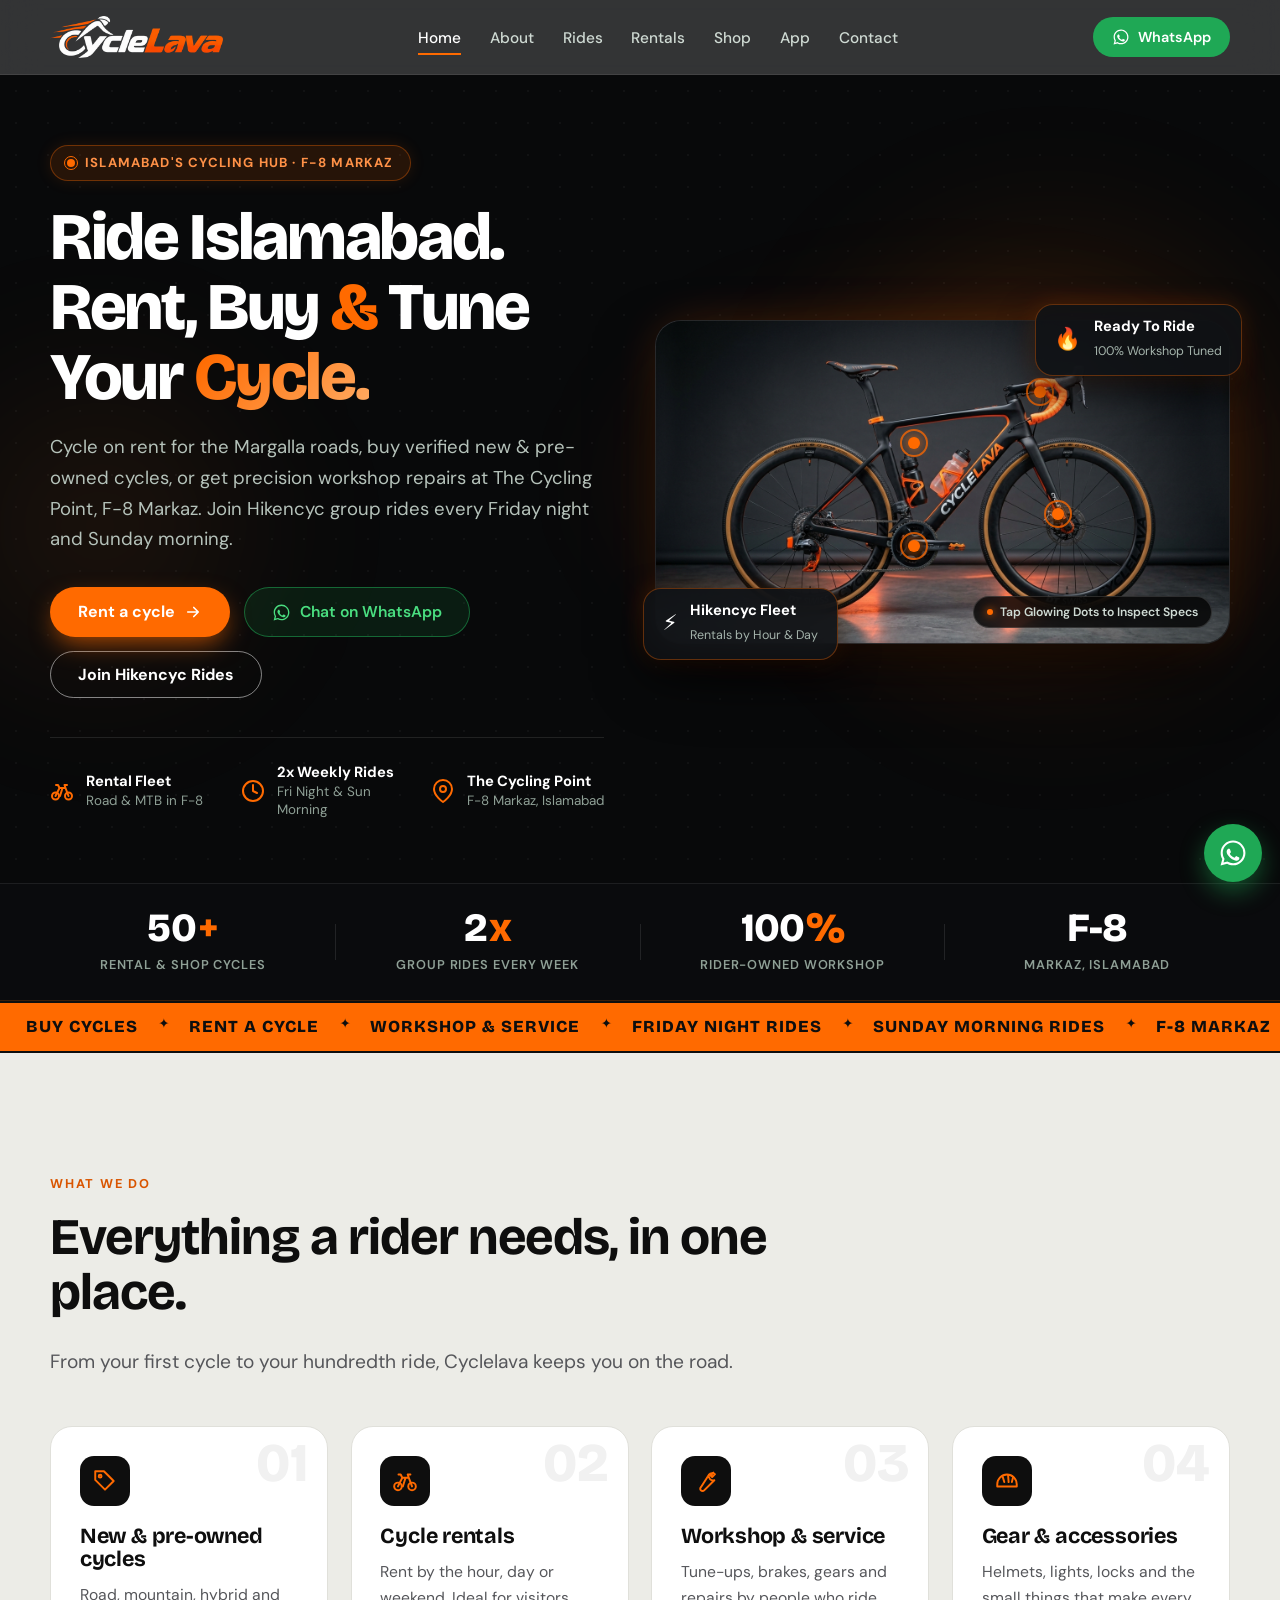
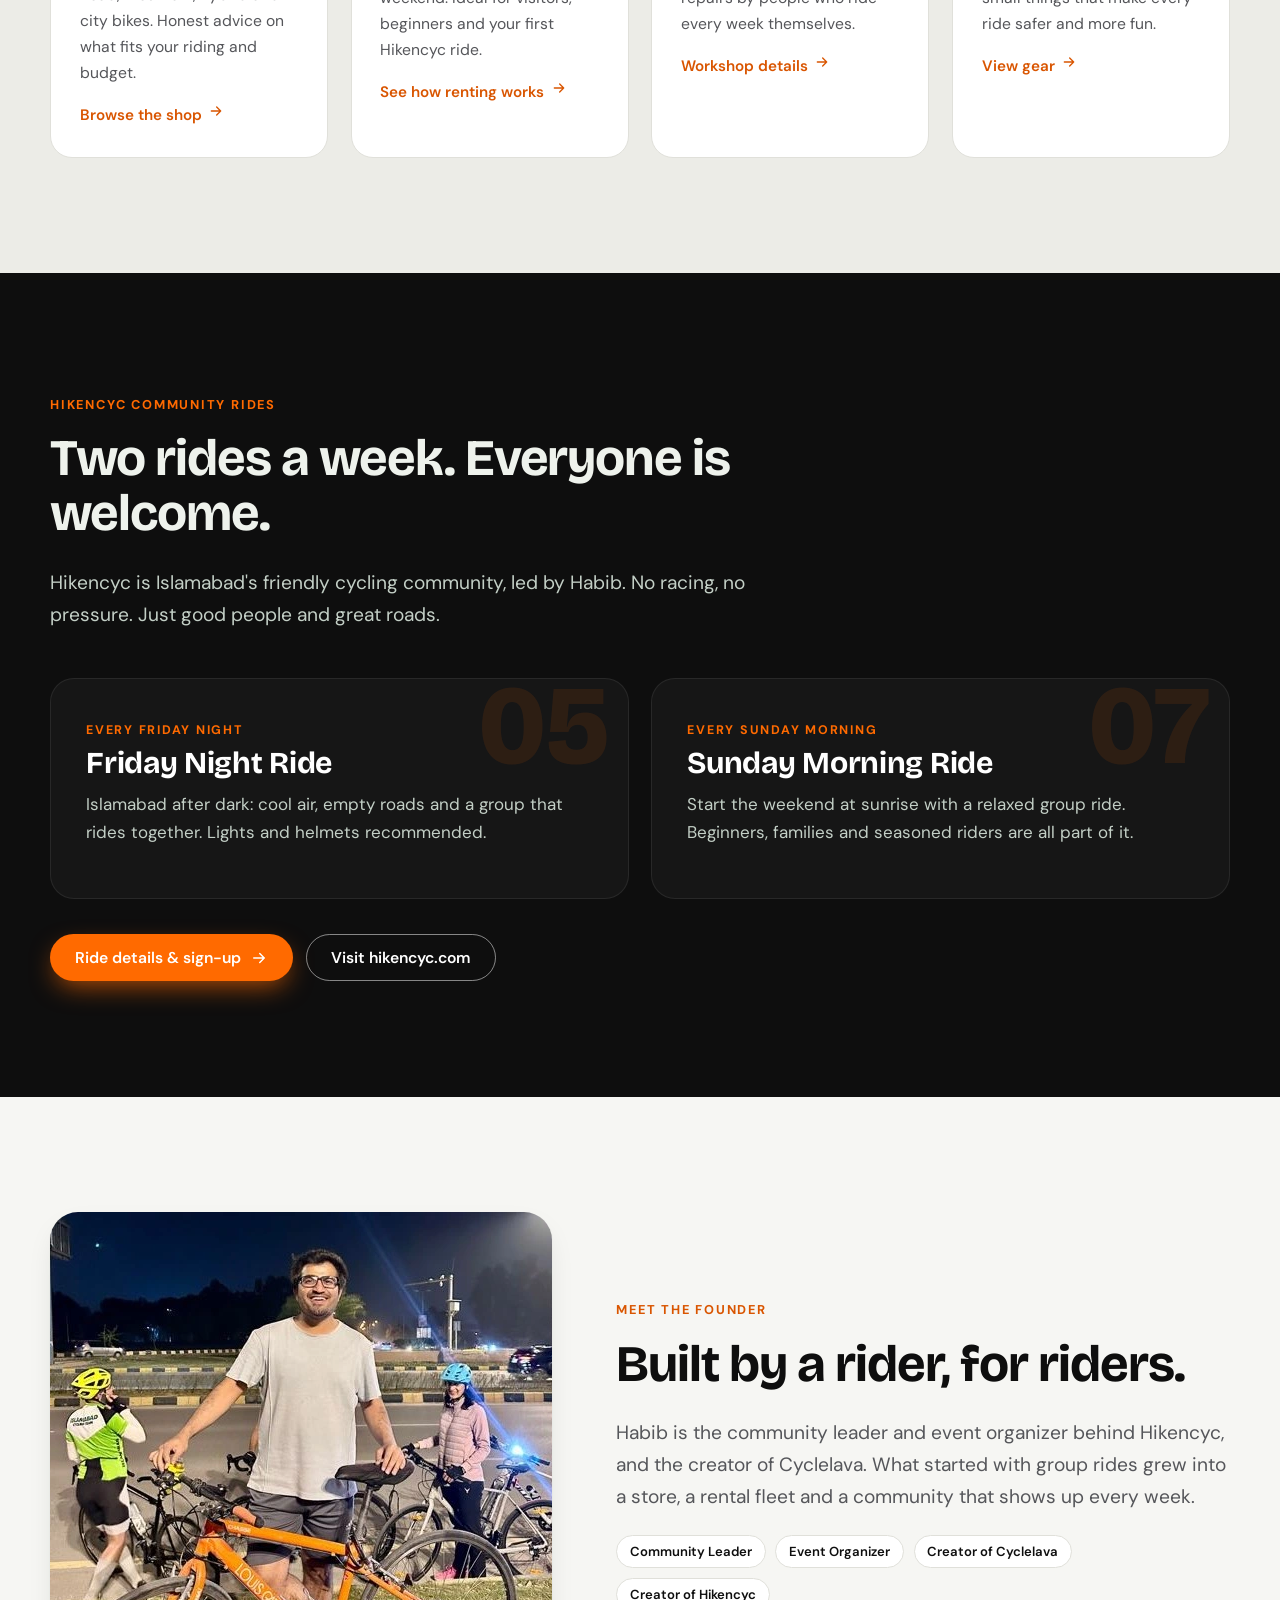
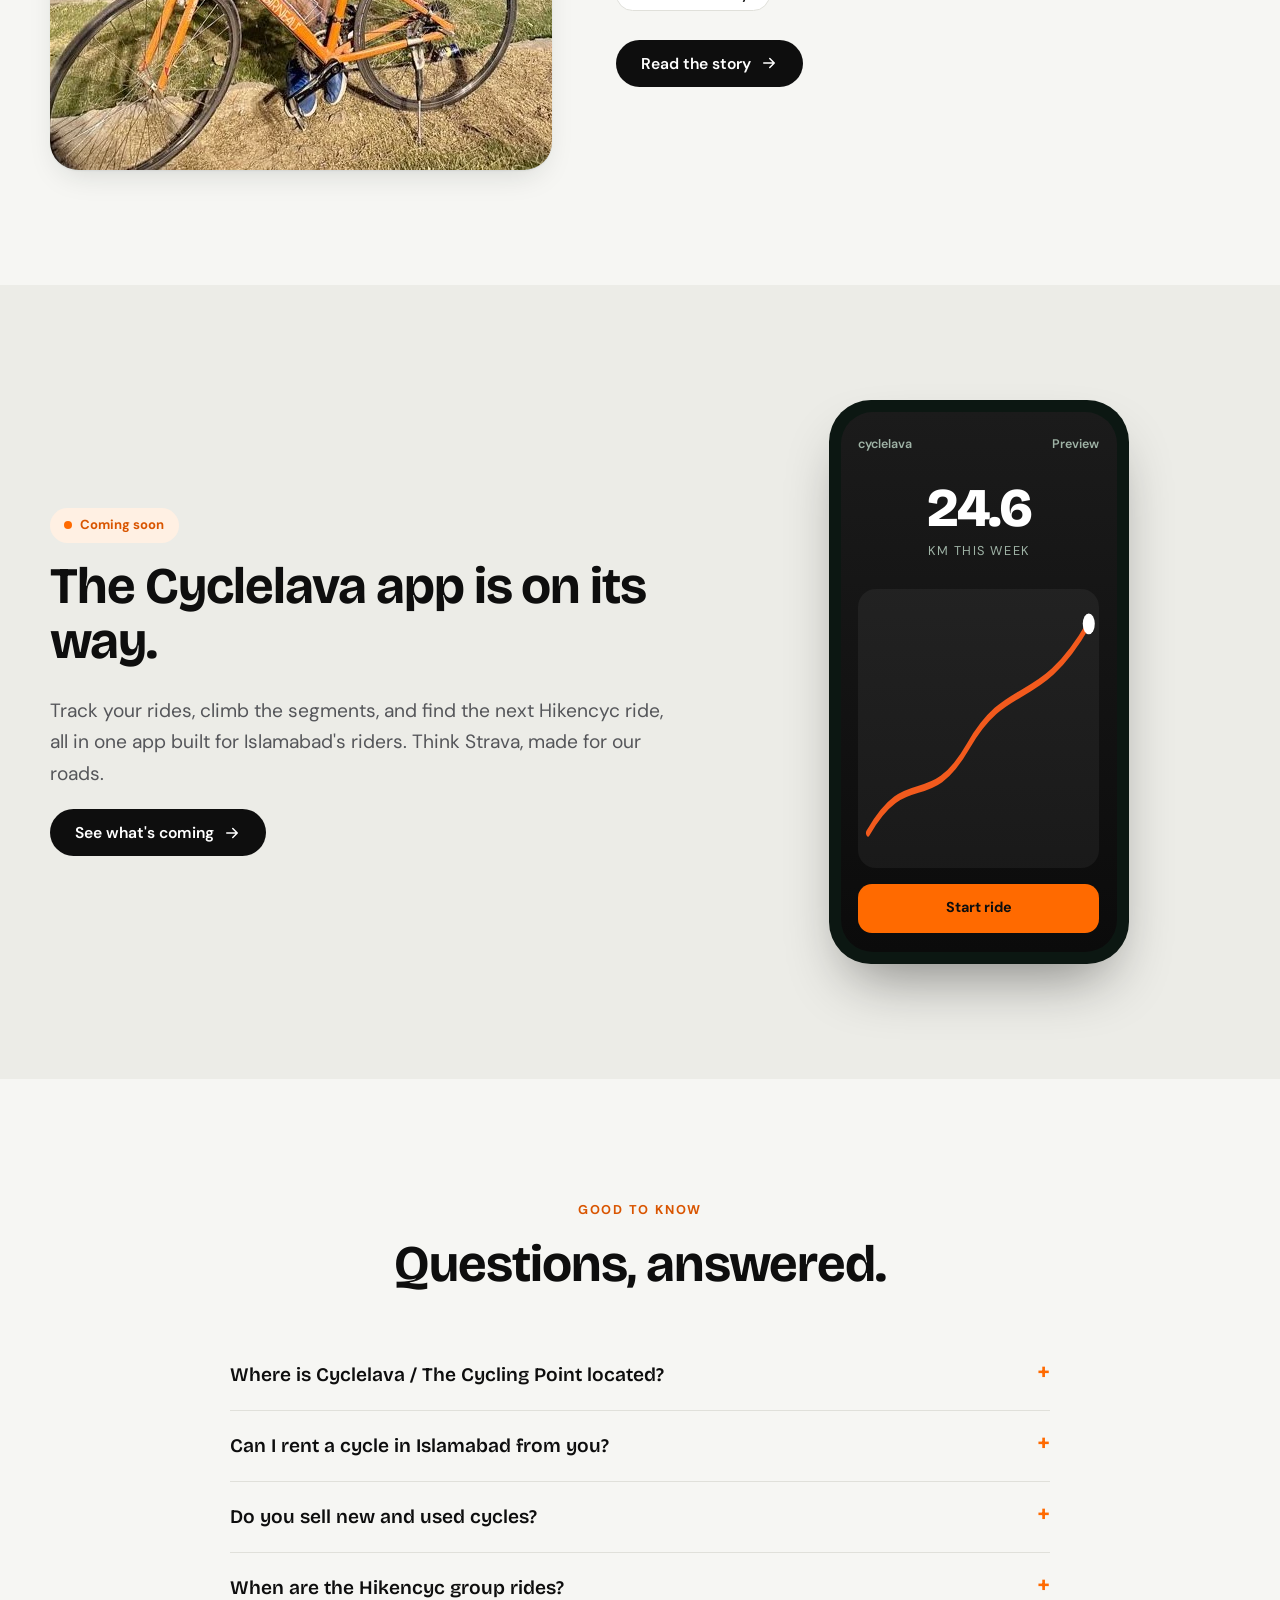
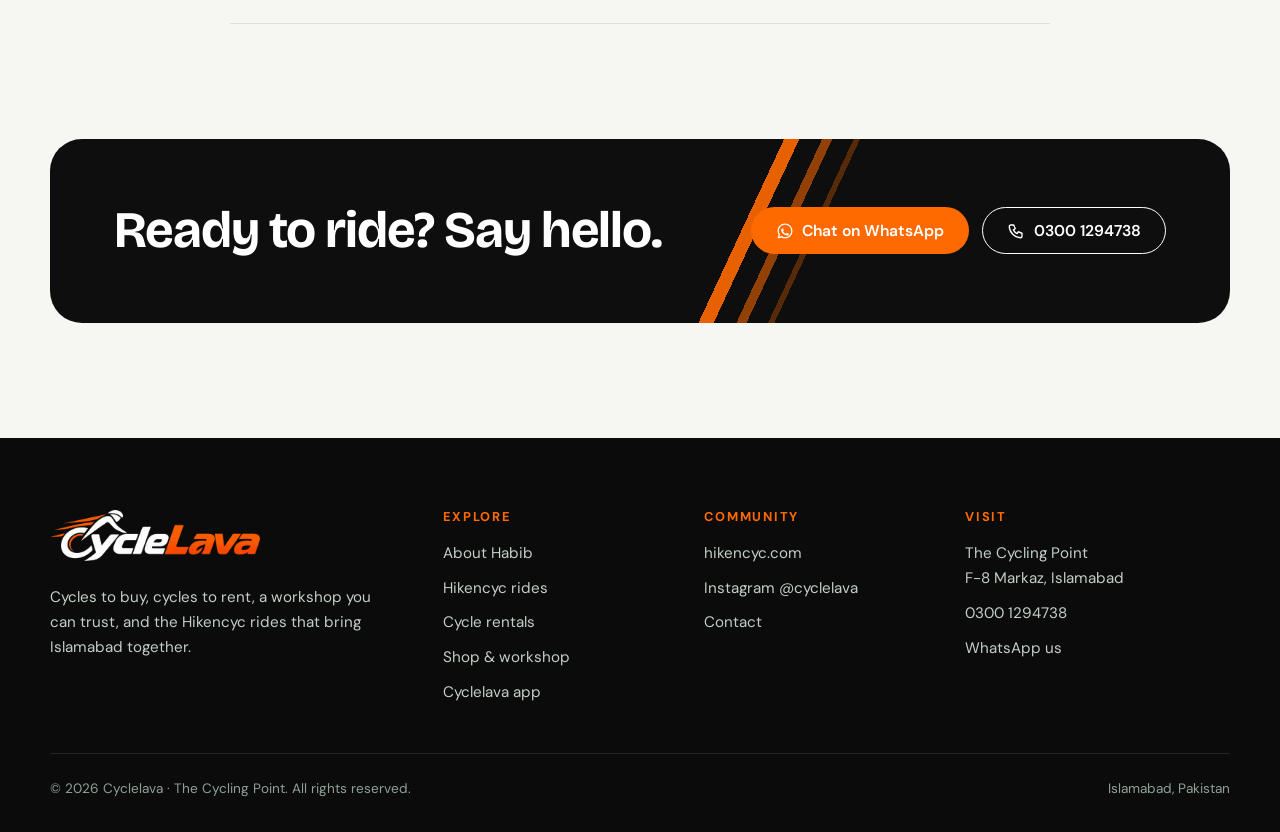
==== index.html @ e8e916fb "Number changed" ====
<!DOCTYPE html>
<html lang="en">
<head>
  <!-- Google tag (gtag.js) -->
<script async src="https://www.googletagmanager.com/gtag/js?id=G-CWY3N822QC"></script>
<script>
  window.dataLayer = window.dataLayer || [];
  function gtag(){dataLayer.push(arguments);}
  gtag('js', new Date());

  gtag('config', 'G-CWY3N822QC');
</script>
<meta charset="UTF-8">
<meta name="viewport" content="width=device-width, initial-scale=1">
<title>Cycle Shop &amp; Cycle on Rent in Islamabad | Cyclelava</title>
<meta name="description" content="Rent cycles, buy new and used bicycles, or get repairs at The Cycling Point, F-8 Markaz, Islamabad. Join Hikencyc group rides. WhatsApp us to book.">
<link rel="canonical" href="https://cyclelava.com/">
<meta name="robots" content="index, follow, max-image-preview:large">
<meta name="theme-color" content="#f6f2ea">
<meta name="author" content="Habib">
<meta name="geo.region" content="PK-IS"><meta name="geo.placename" content="Islamabad">
<meta property="og:site_name" content="Cyclelava">
<meta property="og:type" content="website">
<meta property="og:title" content="Cycle Shop &amp; Cycle on Rent in Islamabad | Cyclelava">
<meta property="og:description" content="Rent cycles, buy new and used bicycles, or get repairs at The Cycling Point, F-8 Markaz, Islamabad. Join Hikencyc group rides. WhatsApp 0300 1294738 to book.">
<meta property="og:url" content="https://cyclelava.com/">
<meta property="og:image" content="https://cyclelava.com/assets/images/og-logo.webp">
<meta property="og:locale" content="en_PK">
<meta name="twitter:card" content="summary_large_image">
<meta name="twitter:title" content="Cycle Shop &amp; Cycle on Rent in Islamabad | Cyclelava">
<meta name="twitter:description" content="Rent cycles, buy new and used bicycles, or get repairs at The Cycling Point, F-8 Markaz, Islamabad. Join Hikencyc group rides. WhatsApp 0300 1294738 to book.">
<meta name="twitter:image" content="https://cyclelava.com/assets/images/og-logo.webp">
<link rel="icon" type="image/png" href="/assets/images/favicon.webp">
<link rel="apple-touch-icon" href="/assets/images/apple-touch-icon.webp">
<link rel="preconnect" href="https://fonts.googleapis.com"><link rel="preconnect" href="https://fonts.gstatic.com" crossorigin><link href="https://fonts.googleapis.com/css2?family=Bricolage+Grotesque:opsz,wght@12..96,500;12..96,700;12..96,800&family=DM+Sans:wght@400;500;600;700&display=swap" rel="stylesheet">
<link rel="stylesheet" href="/assets/css/style.css?v=4">
<script type="application/ld+json">{"@context": "https://schema.org", "@type": ["BikeStore", "LocalBusiness"], "@id": "https://cyclelava.com/#business", "name": "Cyclelava | The Cycling Point", "alternateName": ["Cyclelava", "The Cycling Point Islamabad"], "description": "Bicycle store in F-8 Markaz, Islamabad: new and pre-owned cycles, bicycle rentals, accessories, repairs and home of the Hikencyc cycling community.", "url": "https://cyclelava.com/", "image": "https://cyclelava.com/assets/images/habib.jpg", "logo": "https://cyclelava.com/assets/images/logo.webp", "telephone": "+923028001000", "sameAs": ["https://instagram.com/cyclelava", "https://hikencyc.com"], "priceRange": "$$", "hasMap": "https://www.google.com/maps/search/?api=1&query=The+Cycling+Point+F-8+Markaz+Islamabad", "address": {"@type": "PostalAddress", "streetAddress": "The Cycling Point, F-8 Markaz", "addressLocality": "Islamabad", "addressRegion": "Islamabad Capital Territory", "addressCountry": "PK"}, "founder": {"@id": "https://cyclelava.com/about/#habib"}, "areaServed": "Islamabad"}</script><script type="application/ld+json">{"@context": "https://schema.org", "@type": "WebSite", "name": "Cyclelava", "url": "https://cyclelava.com/", "publisher": {"@id": "https://cyclelava.com/#business"}}</script><script type="application/ld+json">{"@context": "https://schema.org", "@type": "FAQPage", "mainEntity": [{"@type": "Question", "name": "Where is Cyclelava / The Cycling Point located?", "acceptedAnswer": {"@type": "Answer", "text": "We are at The Cycling Point in F-8 Markaz, Islamabad. Message us on WhatsApp at 0300 1294738 and we will share the exact location pin."}}, {"@type": "Question", "name": "Can I rent a cycle in Islamabad from you?", "acceptedAnswer": {"@type": "Answer", "text": "Yes. Rental cycles are available from The Cycling Point in F-8 Markaz. Send us the cycle type and duration on WhatsApp and we will confirm the rate and availability."}}, {"@type": "Question", "name": "Do you sell new and used cycles?", "acceptedAnswer": {"@type": "Answer", "text": "Yes. We sell both new and pre-owned bicycles, along with helmets, lights and other cycling accessories, and our workshop services what we sell."}}, {"@type": "Question", "name": "When are the Hikencyc group rides?", "acceptedAnswer": {"@type": "Answer", "text": "Hikencyc rides run every Friday night and every Sunday morning in Islamabad. Message us on WhatsApp for the latest meeting point and time."}}]}</script>
<meta name="google-site-verification" content="ncvYaAMF984yE5NrZD3NUzK6ipdsHXLYg_5XrM_vUbw" />
</head>

<body>
<a class="skip" href="#main">Skip to content</a>
<header class="site-header"><div class="container nav">
<a class="logo" href="/" aria-label="CycleLava home"><img src="/assets/images/logo-speedmark-light.webp" width="576" height="140" alt="CycleLava"></a>
<nav aria-label="Main"><ul class="nav-links"><li><a href="/" aria-current="page">Home</a></li><li><a href="/about/">About</a></li><li><a href="/events/">Rides</a></li><li><a href="/rentals/">Rentals</a></li><li><a href="/shop/">Shop</a></li><li><a href="/app/">App</a></li><li><a href="/contact/">Contact</a></li><li class="menu-cta"><a class="btn btn-wa" href="https://wa.me/923028001000?text=Assalam-o-Alaikum%21%20I%20found%20you%20through%20the%20Cyclelava%20website." target="_blank" rel="noopener"><svg viewBox="0 0 24 24" fill="currentColor"><path d="M12.04 2c-5.46 0-9.91 4.45-9.91 9.91 0 1.75.46 3.45 1.32 4.95L2.05 22l5.25-1.38c1.45.79 3.08 1.21 4.74 1.21 5.46 0 9.91-4.45 9.91-9.91 0-2.65-1.03-5.14-2.9-7.01A9.816 9.816 0 0012.04 2m.01 1.67c2.2 0 4.26.86 5.82 2.42a8.225 8.225 0 012.41 5.83c0 4.54-3.7 8.24-8.24 8.24-1.48 0-2.93-.4-4.2-1.15l-.3-.18-3.12.82.83-3.04-.2-.31a8.196 8.196 0 01-1.26-4.38c0-4.54 3.7-8.24 8.24-8.24m4.52 11.64c-.25-.13-1.47-.72-1.7-.81-.23-.08-.39-.13-.56.13-.17.25-.64.81-.79.97-.14.17-.29.19-.54.06-.25-.13-1.06-.39-2.01-1.24-.74-.66-1.25-1.48-1.39-1.73-.14-.25-.01-.39.11-.51.11-.11.25-.29.37-.43.13-.15.17-.25.25-.42.08-.17.04-.31-.02-.44-.06-.13-.56-1.35-.77-1.85-.2-.49-.41-.42-.56-.43h-.48c-.17 0-.44.06-.67.31-.23.25-.88.86-.88 2.1 0 1.24.9 2.44 1.03 2.61.13.17 1.78 2.71 4.3 3.8 2.53 1.08 2.53.72 2.98.68.46-.05 1.47-.6 1.68-1.18.21-.58.21-1.08.15-1.18-.06-.1-.23-.17-.48-.29z"/></svg> Chat on WhatsApp</a><a class="btn btn-ghost" href="tel:+923028001000"><svg viewBox="0 0 24 24" fill="none" stroke="currentColor" stroke-width="1.8" stroke-linecap="round" stroke-linejoin="round"><path d="M5 4h4l2 5-2.5 1.5a11 11 0 005 5L15 13l5 2v4a2 2 0 01-2 2A16 16 0 013 6a2 2 0 012-2z"/></svg> Call 0300 1294738</a></li></ul></nav>
<a class="btn btn-wa btn-sm nav-cta" href="https://wa.me/923028001000?text=Assalam-o-Alaikum%21%20I%20found%20you%20through%20the%20Cyclelava%20website." target="_blank" rel="noopener"><svg viewBox="0 0 24 24" fill="currentColor"><path d="M12.04 2c-5.46 0-9.91 4.45-9.91 9.91 0 1.75.46 3.45 1.32 4.95L2.05 22l5.25-1.38c1.45.79 3.08 1.21 4.74 1.21 5.46 0 9.91-4.45 9.91-9.91 0-2.65-1.03-5.14-2.9-7.01A9.816 9.816 0 0012.04 2m.01 1.67c2.2 0 4.26.86 5.82 2.42a8.225 8.225 0 012.41 5.83c0 4.54-3.7 8.24-8.24 8.24-1.48 0-2.93-.4-4.2-1.15l-.3-.18-3.12.82.83-3.04-.2-.31a8.196 8.196 0 01-1.26-4.38c0-4.54 3.7-8.24 8.24-8.24m4.52 11.64c-.25-.13-1.47-.72-1.7-.81-.23-.08-.39-.13-.56.13-.17.25-.64.81-.79.97-.14.17-.29.19-.54.06-.25-.13-1.06-.39-2.01-1.24-.74-.66-1.25-1.48-1.39-1.73-.14-.25-.01-.39.11-.51.11-.11.25-.29.37-.43.13-.15.17-.25.25-.42.08-.17.04-.31-.02-.44-.06-.13-.56-1.35-.77-1.85-.2-.49-.41-.42-.56-.43h-.48c-.17 0-.44.06-.67.31-.23.25-.88.86-.88 2.1 0 1.24.9 2.44 1.03 2.61.13.17 1.78 2.71 4.3 3.8 2.53 1.08 2.53.72 2.98.68.46-.05 1.47-.6 1.68-1.18.21-.58.21-1.08.15-1.18-.06-.1-.23-.17-.48-.29z"/></svg> WhatsApp</a>
<button class="nav-toggle" aria-label="Menu" aria-expanded="false"><span></span></button>
</div></header>
<main id="main">

<section class="hero hero-dark on-dark hero-lava" id="top">
  <!-- Glowing ambient lights -->
  <div class="hero-glow hero-glow-1" aria-hidden="true"></div>
  <div class="hero-glow hero-glow-2" aria-hidden="true"></div>

  <div class="container hero-grid">
    <!-- Left: Content -->
    <div class="hero-content">
      <div class="hero-badge-pill">
        <span class="pulse-dot"></span>
        <span class="badge-text">Islamabad's Cycling Hub &middot; F-8 Markaz</span>
      </div>

      <h1 class="hero-title">
        Ride Islamabad.<br>
        Rent, Buy <span class="highlight-lava">&amp;</span> Tune<br>
        Your <span class="gradient-text">Cycle.</span>
      </h1>

      <p class="hero-lead">
        Cycle on rent for the Margalla roads, buy verified new &amp; pre-owned cycles, or get precision workshop repairs at The Cycling Point, F-8 Markaz. Join Hikencyc group rides every Friday night and Sunday morning.
      </p>

      <div class="hero-actions">
        <a class="btn btn-primary btn-lg" href="/rentals/">
          Rent a cycle
          <svg viewBox="0 0 24 24" fill="none" stroke="currentColor" stroke-width="2.2" stroke-linecap="round" stroke-linejoin="round"><path d="M5 12h14M13 6l6 6-6 6"/></svg>
        </a>
        <a class="btn btn-wa-outline btn-lg" href="https://wa.me/923028001000?text=Assalam-o-Alaikum%21%20I%20am%20interested%20in%20Cyclelava%20rentals%20and%20cycles." target="_blank" rel="noopener">
          <svg viewBox="0 0 24 24" fill="currentColor"><path d="M12.04 2c-5.46 0-9.91 4.45-9.91 9.91 0 1.75.46 3.45 1.32 4.95L2.05 22l5.25-1.38c1.45.79 3.08 1.21 4.74 1.21 5.46 0 9.91-4.45 9.91-9.91 0-2.65-1.03-5.14-2.9-7.01A9.816 9.816 0 0012.04 2m.01 1.67c2.2 0 4.26.86 5.82 2.42a8.225 8.225 0 012.41 5.83c0 4.54-3.7 8.24-8.24 8.24-1.48 0-2.93-.4-4.2-1.15l-.3-.18-3.12.82.83-3.04-.2-.31a8.196 8.196 0 01-1.26-4.38c0-4.54 3.7-8.24 8.24-8.24m4.52 11.64c-.25-.13-1.47-.72-1.7-.81-.23-.08-.39-.13-.56.13-.17.25-.64.81-.79.97-.14.17-.29.19-.54.06-.25-.13-1.06-.39-2.01-1.24-.74-.66-1.25-1.48-1.39-1.73-.14-.25-.01-.39.11-.51.11-.11.25-.29.37-.43.13-.15.17-.25.25-.42.08-.17.04-.31-.02-.44-.06-.13-.56-1.35-.77-1.85-.2-.49-.41-.42-.56-.43h-.48c-.17 0-.44.06-.67.31-.23.25-.88.86-.88 2.1 0 1.24.9 2.44 1.03 2.61.13.17 1.78 2.71 4.3 3.8 2.53 1.08 2.53.72 2.98.68.46-.05 1.47-.6 1.68-1.18.21-.58.21-1.08.15-1.18-.06-.1-.23-.17-.48-.29z"/></svg>
          Chat on WhatsApp
        </a>
        <a class="btn btn-ghost btn-lg" href="/events/">
          Join Hikencyc Rides
        </a>
      </div>

      <!-- Quick Trust Indicators -->
      <div class="hero-trust-bar">
        <div class="trust-item">
          <svg class="trust-icon" viewBox="0 0 24 24" fill="none" stroke="currentColor" stroke-width="2" stroke-linecap="round" stroke-linejoin="round"><circle cx="5.5" cy="17" r="3.5"/><circle cx="18.5" cy="17" r="3.5"/><path d="M5.5 17l4-8h6l3 8M9.5 9L8 6H6m6.5 3L10 17m5.5-8l-1-3h2.5"/></svg>
          <div>
            <strong>Rental Fleet</strong>
            <span>Road &amp; MTB in F-8</span>
          </div>
        </div>
        <div class="trust-item">
          <svg class="trust-icon" viewBox="0 0 24 24" fill="none" stroke="currentColor" stroke-width="2" stroke-linecap="round" stroke-linejoin="round"><circle cx="12" cy="12" r="10"/><polyline points="12 6 12 12 16 14"/></svg>
          <div>
            <strong>2x Weekly Rides</strong>
            <span>Fri Night &amp; Sun Morning</span>
          </div>
        </div>
        <div class="trust-item">
          <svg class="trust-icon" viewBox="0 0 24 24" fill="none" stroke="currentColor" stroke-width="2" stroke-linecap="round" stroke-linejoin="round"><path d="M21 10c0 7-9 13-9 13s-9-6-9-13a9 9 0 0 1 18 0z"/><circle cx="12" cy="10" r="3"/></svg>
          <div>
            <strong>The Cycling Point</strong>
            <span>F-8 Markaz, Islamabad</span>
          </div>
        </div>
      </div>
    </div>

    <!-- Right: Realistic Cycle Showcase with Interactive Hotspots -->
    <div class="hero-visual-wrapper">
      <div class="hero-bike-stage" id="heroBikeStage">
        <!-- Ambient radial glow behind bike -->
        <div class="bike-glow-disc" aria-hidden="true"></div>

        <!-- Realistic Cycle Card & Interactive Hotspots -->
        <div class="bike-card">
          <img src="/assets/images/hero-bike.jpg" alt="Cyclelava Custom Road &amp; Gravel Bicycle at The Cycling Point Islamabad" class="hero-bike-img" width="1280" height="720" fetchpriority="high">

          <!-- Hotspot 1: Cockpit / Handlebars -->
          <div class="bike-hotspot" style="top: 22%; right: 28%;" data-spot="cockpit">
            <button class="hotspot-trigger" aria-label="Explore Carbon Cockpit">
              <span class="hotspot-core"></span>
              <span class="hotspot-ripple"></span>
            </button>
            <div class="hotspot-card">
              <span class="hc-badge">Cockpit</span>
              <strong>Aero Drop Bars</strong>
              <p>Shock-absorbing lava grip tape with integrated cable routing for comfort &amp; high-speed control.</p>
            </div>
          </div>

          <!-- Hotspot 2: Frame & Livery -->
          <div class="bike-hotspot" style="top: 38%; left: 45%;" data-spot="frame">
            <button class="hotspot-trigger" aria-label="Explore Carbon Frame">
              <span class="hotspot-core"></span>
              <span class="hotspot-ripple"></span>
            </button>
            <div class="hotspot-card">
              <span class="hc-badge">Frame</span>
              <strong>Cyclelava Carbon Frame</strong>
              <p>Ultra-stiff lightweight monocoque design in matte obsidian black with speed lava livery.</p>
            </div>
          </div>

          <!-- Hotspot 3: Hydraulic Disc Brakes -->
          <div class="bike-hotspot" style="top: 60%; right: 25%;" data-spot="brakes">
            <button class="hotspot-trigger" aria-label="Explore Hydraulic Brakes">
              <span class="hotspot-core"></span>
              <span class="hotspot-ripple"></span>
            </button>
            <div class="hotspot-card">
              <span class="hc-badge">Brakes &amp; Wheels</span>
              <strong>Hydraulic Disc Brakes</strong>
              <p>DT Swiss deep carbon wheelset with 160mm rotors for instant stopping power down Margalla roads.</p>
            </div>
          </div>

          <!-- Hotspot 4: Drivetrain -->
          <div class="bike-hotspot" style="top: 70%; left: 45%;" data-spot="drivetrain">
            <button class="hotspot-trigger" aria-label="Explore Pro Drivetrain">
              <span class="hotspot-core"></span>
              <span class="hotspot-ripple"></span>
            </button>
            <div class="hotspot-card">
              <span class="hc-badge">Drivetrain</span>
              <strong>Workshop Tuned Gearing</strong>
              <p>Chain &amp; crankset tuned in F-8 Markaz for effortless power transfer on steep Islamabad climbs.</p>
            </div>
          </div>
        </div>

        <!-- Floating Interactive Badges -->
        <div class="floating-badge badge-top-right">
          <div class="f-icon">🔥</div>
          <div class="f-info">
            <strong>Ready To Ride</strong>
            <span>100% Workshop Tuned</span>
          </div>
        </div>

        <div class="floating-badge badge-bottom-left">
          <div class="f-icon">⚡</div>
          <div class="f-info">
            <strong>Hikencyc Fleet</strong>
            <span>Rentals by Hour &amp; Day</span>
          </div>
        </div>

        <div class="floating-spec-tag">
          <span class="spec-dot"></span>
          <span>Tap Glowing Dots to Inspect Specs</span>
        </div>
      </div>
    </div>
  </div>

  <!-- Hero Bottom Stats Strip with Live Counter Targets -->
  <div class="hero-stats-strip">
    <div class="container stats-strip-grid">
      <div class="stat-box">
        <span class="stat-number" data-target="50" data-suffix="+">50<em>+</em></span>
        <span class="stat-label">Rental &amp; Shop Cycles</span>
      </div>
      <div class="stat-divider"></div>
      <div class="stat-box">
        <span class="stat-number" data-target="2" data-suffix="x">2<em>x</em></span>
        <span class="stat-label">Group Rides Every Week</span>
      </div>
      <div class="stat-divider"></div>
      <div class="stat-box">
        <span class="stat-number" data-target="100" data-suffix="%">100<em>%</em></span>
        <span class="stat-label">Rider-Owned Workshop</span>
      </div>
      <div class="stat-divider"></div>
      <div class="stat-box">
        <span class="stat-number">F-8</span>
        <span class="stat-label">Markaz, Islamabad</span>
      </div>
    </div>
  </div>
</section>
<div class="marquee" aria-hidden="true"><div class="marquee-track"><span>Buy cycles</span><span>Rent a cycle</span><span>Workshop &amp; service</span><span>Friday night rides</span><span>Sunday morning rides</span><span>F-8 Markaz</span><span>Buy cycles</span><span>Rent a cycle</span><span>Workshop &amp; service</span><span>Friday night rides</span><span>Sunday morning rides</span><span>F-8 Markaz</span></div></div>

<section class="section section-soft"><div class="container">
<div class="section-head reveal"><span class="eyebrow">What we do</span><h2>Everything a rider needs, in one place.</h2><p class="lead">From your first cycle to your hundredth ride, Cyclelava keeps you on the road.</p></div>
<div class="grid grid-4 swipe">
<article class="card reveal"><div class="icon"><svg viewBox="0 0 24 24" fill="none" stroke="currentColor" stroke-width="1.8" stroke-linecap="round" stroke-linejoin="round"><path d="M20 12l-8 8-9-9V3h8z"/><circle cx="7.5" cy="7.5" r="1.3"/></svg></div><span class="num">01</span><h3>New &amp; pre-owned cycles</h3><p>Road, mountain, hybrid and city bikes. Honest advice on what fits your riding and budget.</p><a class="card-link" href="/shop/">Browse the shop <svg width='16' height='16' viewBox="0 0 24 24" fill="none" stroke="currentColor" stroke-width="2" stroke-linecap="round" stroke-linejoin="round"><path d="M5 12h14M13 6l6 6-6 6"/></svg></a></article>
<article class="card reveal"><div class="icon"><svg viewBox="0 0 24 24" fill="none" stroke="currentColor" stroke-width="1.8" stroke-linecap="round" stroke-linejoin="round"><circle cx="5.5" cy="17" r="3.5"/><circle cx="18.5" cy="17" r="3.5"/><path d="M5.5 17l4-8h6l3 8M9.5 9L8 6H6m6.5 3L10 17m5.5-8l-1-3h2.5"/></svg></div><span class="num">02</span><h3>Cycle rentals</h3><p>Rent by the hour, day or weekend. Ideal for visitors, beginners and your first Hikencyc ride.</p><a class="card-link" href="/rentals/">See how renting works <svg width='16' height='16' viewBox="0 0 24 24" fill="none" stroke="currentColor" stroke-width="2" stroke-linecap="round" stroke-linejoin="round"><path d="M5 12h14M13 6l6 6-6 6"/></svg></a></article>
<article class="card reveal"><div class="icon"><svg viewBox="0 0 24 24" fill="none" stroke="currentColor" stroke-width="1.8" stroke-linecap="round" stroke-linejoin="round"><path d="M14.7 6.3a4 4 0 005 5l-9.4 9.4a2.1 2.1 0 01-3-3z"/><path d="M14.7 6.3a4 4 0 015.6-.6l-2.6 2.6-1.4-1.4 2.6-2.6"/></svg></div><span class="num">03</span><h3>Workshop &amp; service</h3><p>Tune-ups, brakes, gears and repairs by people who ride every week themselves.</p><a class="card-link" href="/shop/#workshop">Workshop details <svg width='16' height='16' viewBox="0 0 24 24" fill="none" stroke="currentColor" stroke-width="2" stroke-linecap="round" stroke-linejoin="round"><path d="M5 12h14M13 6l6 6-6 6"/></svg></a></article>
<article class="card reveal"><div class="icon"><svg viewBox="0 0 24 24" fill="none" stroke="currentColor" stroke-width="1.8" stroke-linecap="round" stroke-linejoin="round"><path d="M3 15a9 9 0 0118 0v2H3z"/><path d="M8 8l1.5 5M13 6.5l.5 6.5M17.5 9l-1 4"/></svg></div><span class="num">04</span><h3>Gear &amp; accessories</h3><p>Helmets, lights, locks and the small things that make every ride safer and more fun.</p><a class="card-link" href="/shop/#gear">View gear <svg width='16' height='16' viewBox="0 0 24 24" fill="none" stroke="currentColor" stroke-width="2" stroke-linecap="round" stroke-linejoin="round"><path d="M5 12h14M13 6l6 6-6 6"/></svg></a></article>
</div></div></section>

<section class="section section-dark on-dark"><div class="container">
<div class="section-head reveal"><span class="eyebrow">Hikencyc community rides</span><h2>Two rides a week. Everyone is welcome.</h2><p class="lead">Hikencyc is Islamabad's friendly cycling community, led by Habib. No racing, no pressure. Just good people and great roads.</p></div>
<div class="grid grid-2">
<article class="ride-card reveal"><span class="ghost-num">05</span><span class="day">Every Friday night</span><h3>Friday Night Ride</h3><p>Islamabad after dark: cool air, empty roads and a group that rides together. Lights and helmets recommended.</p></article>
<article class="ride-card reveal"><span class="ghost-num">07</span><span class="day">Every Sunday morning</span><h3>Sunday Morning Ride</h3><p>Start the weekend at sunrise with a relaxed group ride. Beginners, families and seasoned riders are all part of it.</p></article>
</div>
<div class="btn-row reveal" style="margin-top:2.2rem"><a class="btn btn-primary" href="/events/">Ride details &amp; sign-up <svg viewBox="0 0 24 24" fill="none" stroke="currentColor" stroke-width="2" stroke-linecap="round" stroke-linejoin="round"><path d="M5 12h14M13 6l6 6-6 6"/></svg></a><a class="btn btn-ghost" href="https://hikencyc.com" target="_blank" rel="noopener">Visit hikencyc.com</a></div>
</div></section>

<section class="section"><div class="container split">
<div class="photo-card reveal"><img src="/assets/images/habib.webp" width="612" height="558" loading="lazy" alt="Habib with an orange Louis Garneau bicycle during a Hikencyc ride in Islamabad"></div>
<div class="reveal">
<span class="eyebrow">Meet the founder</span>
<h2>Built by a rider, for riders.</h2>
<p class="lead">Habib is the community leader and event organizer behind Hikencyc, and the creator of Cyclelava. What started with group rides grew into a store, a rental fleet and a community that shows up every week.</p>
<div class="role-list"><span class="chip">Community Leader</span><span class="chip">Event Organizer</span><span class="chip">Creator of Cyclelava</span><span class="chip">Creator of Hikencyc</span></div>
<a class="btn btn-dark" href="/about/">Read the story <svg viewBox="0 0 24 24" fill="none" stroke="currentColor" stroke-width="2" stroke-linecap="round" stroke-linejoin="round"><path d="M5 12h14M13 6l6 6-6 6"/></svg></a>
</div></div></section>

<section class="section section-soft"><div class="container split flip">
<div class="reveal">
<span class="badge-soon">Coming soon</span>
<h2 style="margin-top:1rem">The Cyclelava app is on its way.</h2>
<p class="lead">Track your rides, climb the segments, and find the next Hikencyc ride, all in one app built for Islamabad's riders. Think Strava, made for our roads.</p>
<div class="btn-row"><a class="btn btn-dark" href="/app/">See what's coming <svg viewBox="0 0 24 24" fill="none" stroke="currentColor" stroke-width="2" stroke-linecap="round" stroke-linejoin="round"><path d="M5 12h14M13 6l6 6-6 6"/></svg></a></div>
</div>
<div class="reveal"><div class="phone"><div class="phone-screen">
<div class="phone-top"><span>cyclelava</span><span>Preview</span></div>
<div class="phone-big"><strong>24.6</strong><span>km this week</span></div>
<div class="phone-map"><svg viewBox="0 0 240 160" preserveAspectRatio="none"><path d="M10 140 C 50 100, 70 130, 110 90 S 180 70, 230 20" fill="none" stroke="#f25a1d" stroke-width="4" stroke-linecap="round"/><circle cx="230" cy="20" r="6" fill="#fff"/></svg></div>
<div class="phone-cta">Start ride</div></div></div></div>
</div></section>

<section class="section"><div class="container">
<div class="section-head center reveal"><span class="eyebrow">Good to know</span><h2>Questions, answered.</h2></div>
<div class="faq"><details><summary>Where is Cyclelava / The Cycling Point located?</summary><p>We are at The Cycling Point in F-8 Markaz, Islamabad. Message us on WhatsApp at 0300 1294738 and we will share the exact location pin.</p></details><details><summary>Can I rent a cycle in Islamabad from you?</summary><p>Yes. Rental cycles are available from The Cycling Point in F-8 Markaz. Send us the cycle type and duration on WhatsApp and we will confirm the rate and availability.</p></details><details><summary>Do you sell new and used cycles?</summary><p>Yes. We sell both new and pre-owned bicycles, along with helmets, lights and other cycling accessories, and our workshop services what we sell.</p></details><details><summary>When are the Hikencyc group rides?</summary><p>Hikencyc rides run every Friday night and every Sunday morning in Islamabad. Message us on WhatsApp for the latest meeting point and time.</p></details></div>
</div></section>
<section class="section" style="padding-top:0"><div class="container"><div class="cta-band reveal"><h2>Ready to ride? Say hello.</h2><div class="btn-row"><a class="btn btn-dark" href="https://wa.me/923028001000?text=Assalam-o-Alaikum%21%20I%20have%20a%20question%20about%20Cyclelava." target="_blank" rel="noopener"><svg viewBox="0 0 24 24" fill="currentColor"><path d="M12.04 2c-5.46 0-9.91 4.45-9.91 9.91 0 1.75.46 3.45 1.32 4.95L2.05 22l5.25-1.38c1.45.79 3.08 1.21 4.74 1.21 5.46 0 9.91-4.45 9.91-9.91 0-2.65-1.03-5.14-2.9-7.01A9.816 9.816 0 0012.04 2m.01 1.67c2.2 0 4.26.86 5.82 2.42a8.225 8.225 0 012.41 5.83c0 4.54-3.7 8.24-8.24 8.24-1.48 0-2.93-.4-4.2-1.15l-.3-.18-3.12.82.83-3.04-.2-.31a8.196 8.196 0 01-1.26-4.38c0-4.54 3.7-8.24 8.24-8.24m4.52 11.64c-.25-.13-1.47-.72-1.7-.81-.23-.08-.39-.13-.56.13-.17.25-.64.81-.79.97-.14.17-.29.19-.54.06-.25-.13-1.06-.39-2.01-1.24-.74-.66-1.25-1.48-1.39-1.73-.14-.25-.01-.39.11-.51.11-.11.25-.29.37-.43.13-.15.17-.25.25-.42.08-.17.04-.31-.02-.44-.06-.13-.56-1.35-.77-1.85-.2-.49-.41-.42-.56-.43h-.48c-.17 0-.44.06-.67.31-.23.25-.88.86-.88 2.1 0 1.24.9 2.44 1.03 2.61.13.17 1.78 2.71 4.3 3.8 2.53 1.08 2.53.72 2.98.68.46-.05 1.47-.6 1.68-1.18.21-.58.21-1.08.15-1.18-.06-.1-.23-.17-.48-.29z"/></svg> Chat on WhatsApp</a><a class="btn btn-ghost" style="border-color:#fff;color:#fff" href="tel:+923028001000"><svg viewBox="0 0 24 24" fill="none" stroke="currentColor" stroke-width="1.8" stroke-linecap="round" stroke-linejoin="round"><path d="M5 4h4l2 5-2.5 1.5a11 11 0 005 5L15 13l5 2v4a2 2 0 01-2 2A16 16 0 013 6a2 2 0 012-2z"/></svg> 0300 1294738</a></div></div></div></section>

</main>
<footer class="site-footer"><div class="container">
<div class="footer-grid">
<div><a class="footer-logo" href="/" aria-label="CycleLava home"><img src="/assets/images/logo-speedmark-light.webp" width="576" height="140" loading="lazy" alt="CycleLava"></a>
<p style="margin-top:1rem;max-width:34ch">Cycles to buy, cycles to rent, a workshop you can trust, and the Hikencyc rides that bring Islamabad together.</p></div>
<div><h4>Explore</h4><ul><li><a href="/about/">About Habib</a></li><li><a href="/events/">Hikencyc rides</a></li><li><a href="/rentals/">Cycle rentals</a></li><li><a href="/shop/">Shop &amp; workshop</a></li><li><a href="/app/">Cyclelava app</a></li></ul></div>
<div><h4>Community</h4><ul><li><a href="https://hikencyc.com" target="_blank" rel="noopener">hikencyc.com</a></li><li><a href="https://instagram.com/cyclelava" target="_blank" rel="noopener">Instagram @cyclelava</a></li><li><a href="/contact/">Contact</a></li></ul></div>
<div><h4>Visit</h4><ul><li>The Cycling Point<br>F-8 Markaz, Islamabad</li><li><a href="tel:+923028001000">0300 1294738</a></li><li><a href="https://wa.me/923028001000" target="_blank" rel="noopener">WhatsApp us</a></li></ul></div>
</div>
<div class="footer-bar"><span>&copy; <span data-year>2026</span> Cyclelava &middot; The Cycling Point. All rights reserved.</span><span>Islamabad, Pakistan</span></div>
</div></footer>
<nav class="m-bar" aria-label="Quick actions"><a href="tel:+923028001000"><svg viewBox="0 0 24 24" fill="none" stroke="currentColor" stroke-width="1.8" stroke-linecap="round" stroke-linejoin="round"><path d="M5 4h4l2 5-2.5 1.5a11 11 0 005 5L15 13l5 2v4a2 2 0 01-2 2A16 16 0 013 6a2 2 0 012-2z"/></svg><span>Call</span></a><a class="m-wa" href="https://wa.me/923028001000?text=Assalam-o-Alaikum%21%20I%20am%20visiting%20the%20Cyclelava%20website." target="_blank" rel="noopener"><svg viewBox="0 0 24 24" fill="currentColor"><path d="M12.04 2c-5.46 0-9.91 4.45-9.91 9.91 0 1.75.46 3.45 1.32 4.95L2.05 22l5.25-1.38c1.45.79 3.08 1.21 4.74 1.21 5.46 0 9.91-4.45 9.91-9.91 0-2.65-1.03-5.14-2.9-7.01A9.816 9.816 0 0012.04 2m.01 1.67c2.2 0 4.26.86 5.82 2.42a8.225 8.225 0 012.41 5.83c0 4.54-3.7 8.24-8.24 8.24-1.48 0-2.93-.4-4.2-1.15l-.3-.18-3.12.82.83-3.04-.2-.31a8.196 8.196 0 01-1.26-4.38c0-4.54 3.7-8.24 8.24-8.24m4.52 11.64c-.25-.13-1.47-.72-1.7-.81-.23-.08-.39-.13-.56.13-.17.25-.64.81-.79.97-.14.17-.29.19-.54.06-.25-.13-1.06-.39-2.01-1.24-.74-.66-1.25-1.48-1.39-1.73-.14-.25-.01-.39.11-.51.11-.11.25-.29.37-.43.13-.15.17-.25.25-.42.08-.17.04-.31-.02-.44-.06-.13-.56-1.35-.77-1.85-.2-.49-.41-.42-.56-.43h-.48c-.17 0-.44.06-.67.31-.23.25-.88.86-.88 2.1 0 1.24.9 2.44 1.03 2.61.13.17 1.78 2.71 4.3 3.8 2.53 1.08 2.53.72 2.98.68.46-.05 1.47-.6 1.68-1.18.21-.58.21-1.08.15-1.18-.06-.1-.23-.17-.48-.29z"/></svg><span>WhatsApp</span></a><a href="https://www.google.com/maps/search/?api=1&query=The+Cycling+Point+F-8+Markaz+Islamabad" target="_blank" rel="noopener"><svg viewBox="0 0 24 24" fill="none" stroke="currentColor" stroke-width="1.8" stroke-linecap="round" stroke-linejoin="round"><path d="M12 21s7-6.2 7-11.5A7 7 0 005 9.5C5 14.800 12 21 12 21z"/><circle cx="12" cy="9.5" r="2.5"/></svg><span>Directions</span></a><a href="/events/"><svg viewBox="0 0 24 24" fill="none" stroke="currentColor" stroke-width="1.8" stroke-linecap="round" stroke-linejoin="round"><circle cx="5.5" cy="17" r="3.5"/><circle cx="18.5" cy="17" r="3.5"/><path d="M5.5 17l4-8h6l3 8M9.5 9L8 6H6m6.5 3L10 17m5.5-8l-1-3h2.5"/></svg><span>Rides</span></a></nav>
<a class="wa-float" href="https://wa.me/923028001000?text=Assalam-o-Alaikum%21%20I%20am%20visiting%20the%20Cyclelava%20website." target="_blank" rel="noopener" aria-label="Chat on WhatsApp"><svg viewBox="0 0 24 24" fill="currentColor"><path d="M12.04 2c-5.46 0-9.91 4.45-9.91 9.91 0 1.75.46 3.45 1.32 4.95L2.05 22l5.25-1.38c1.45.79 3.08 1.21 4.74 1.21 5.46 0 9.91-4.45 9.91-9.91 0-2.65-1.03-5.14-2.9-7.01A9.816 9.816 0 0012.04 2m.01 1.67c2.2 0 4.26.86 5.82 2.42a8.225 8.225 0 012.41 5.83c0 4.54-3.7 8.24-8.24 8.24-1.48 0-2.93-.4-4.2-1.15l-.3-.18-3.12.82.83-3.04-.2-.31a8.196 8.196 0 01-1.26-4.38c0-4.54 3.7-8.24 8.24-8.24m4.52 11.64c-.25-.13-1.47-.72-1.7-.81-.23-.08-.39-.13-.56.13-.17.25-.64.81-.79.97-.14.17-.29.19-.54.06-.25-.13-1.06-.39-2.01-1.24-.74-.66-1.25-1.48-1.39-1.73-.14-.25-.01-.39.11-.51.11-.11.25-.29.37-.43.13-.15.17-.25.25-.42.08-.17.04-.31-.02-.44-.06-.13-.56-1.35-.77-1.85-.2-.49-.41-.42-.56-.43h-.48c-.17 0-.44.06-.67.31-.23.25-.88.86-.88 2.1 0 1.24.9 2.44 1.03 2.61.13.17 1.78 2.71 4.3 3.8 2.53 1.08 2.53.72 2.98.68.46-.05 1.47-.6 1.68-1.18.21-.58.21-1.08.15-1.18-.06-.1-.23-.17-.48-.29z"/></svg></a>
<script src="/assets/js/main.js?v=3" defer></script>
</body>
</html>
---- assets/css/style.css ----
/* Cyclelava — The Cycling Point, F-8 Markaz Islamabad */
:root {
  --bg: #f6f2ea;
  --bg-soft: #efe9dd;
  --surface: #ffffff;
  --ink: #14201a;
  --ink-soft: #4a5750;
  --line: #ded7c8;
  --forest: #14281f;
  --forest-2: #1d3a2d;
  --accent: #f25a1d;
  --accent-ink: #c8430c;
  --wa: #1fa855;
  --radius: 20px;
  --font-head: "Bricolage Grotesque", "Segoe UI", system-ui, sans-serif;
  --font-body: "DM Sans", "Segoe UI", system-ui, sans-serif;
  --shadow: 0 1px 2px rgba(20, 32, 26, .06), 0 12px 32px -12px rgba(20, 32, 26, .18);
}

*, *::before, *::after { box-sizing: border-box; }
html { scroll-behavior: smooth; -webkit-text-size-adjust: 100%; }
body {
  margin: 0;
  background: var(--bg);
  color: var(--ink);
  font-family: var(--font-body);
  font-size: 17px;
  line-height: 1.65;
  -webkit-font-smoothing: antialiased;
}
img { max-width: 100%; display: block; }
a { color: inherit; }
h1, h2, h3, h4 { font-family: var(--font-head); line-height: 1.08; letter-spacing: -0.02em; margin: 0 0 .5em; font-weight: 700; }
h1 { font-size: clamp(2.6rem, 6.4vw, 5rem); letter-spacing: -0.035em; }
h2 { font-size: clamp(2rem, 4.2vw, 3.2rem); }
h3 { font-size: 1.35rem; letter-spacing: -0.01em; }
p { margin: 0 0 1em; }
.container { width: min(1180px, 100% - 40px); margin-inline: auto; }
.skip { position: absolute; left: -999px; top: 8px; background: var(--ink); color: #fff; padding: .6rem 1rem; border-radius: 8px; z-index: 100; }
.skip:focus { left: 8px; }
:focus-visible { outline: 3px solid var(--accent); outline-offset: 3px; border-radius: 6px; }

/* ---------- Buttons ---------- */
.btn {
  display: inline-flex; align-items: center; gap: .55rem;
  padding: .85rem 1.5rem; border-radius: 999px; border: 1.5px solid transparent;
  font: 600 .98rem/1 var(--font-body); text-decoration: none; cursor: pointer;
  transition: transform .18s ease, background .18s ease, border-color .18s ease, color .18s ease;
}
.btn:hover { transform: translateY(-2px); }
.btn svg { width: 18px; height: 18px; flex: none; }
.btn-primary { background: var(--accent); color: #fff; }
.btn-primary:hover { background: var(--accent-ink); }
.btn-dark { background: var(--ink); color: #fff; }
.btn-dark:hover { background: #000; }
.btn-ghost { border-color: var(--ink); color: var(--ink); background: transparent; }
.btn-ghost:hover { background: var(--ink); color: #fff; }
.on-dark .btn-ghost { border-color: rgba(255,255,255,.5); color: #fff; }
.on-dark .btn-ghost:hover { background: #fff; color: var(--ink); }
.btn-wa { background: var(--wa); color: #fff; }
.btn-wa:hover { background: #17893f; }
.btn-sm { padding: .62rem 1.1rem; font-size: .9rem; }
.btn-row { display: flex; flex-wrap: wrap; gap: .8rem; }

/* ---------- Header ---------- */
.site-header {
  position: sticky; top: 0; z-index: 50;
  background: rgba(8, 9, 11, 0.85);
  backdrop-filter: blur(16px); -webkit-backdrop-filter: blur(16px);
  border-bottom: 1px solid rgba(255, 255, 255, 0.08);
  transition: border-color .25s ease, background .25s ease, box-shadow .25s ease;
}
.site-header.scrolled {
  background: rgba(8, 9, 11, 0.96);
  border-bottom-color: rgba(255, 106, 0, 0.25);
  box-shadow: 0 10px 30px rgba(0, 0, 0, 0.6);
}
.nav { display: flex; align-items: center; justify-content: space-between; height: 74px; gap: 1rem; }
.logo { font-family: var(--font-head); font-weight: 800; font-size: 1.55rem; letter-spacing: -0.04em; text-decoration: none; display: inline-flex; align-items: baseline; }
.logo i { width: .42em; height: .42em; border-radius: 50%; background: var(--accent); display: inline-block; margin-left: 2px; }
.nav-links { display: flex; align-items: center; gap: 1.8rem; list-style: none; margin: 0; padding: 0; }
.nav-links a { text-decoration: none; font-weight: 500; font-size: .96rem; color: #cfdad3; padding: .3rem 0; border-bottom: 2px solid transparent; transition: color .15s, border-color .15s; }
.nav-links a:hover, .nav-links a[aria-current="page"] { color: #ffffff; border-color: var(--accent); }
.nav-toggle { display: none; background: none; border: 0; width: 44px; height: 44px; cursor: pointer; padding: 0; }
.nav-toggle span, .nav-toggle span::before, .nav-toggle span::after { display: block; width: 24px; height: 2px; background: #ffffff; position: relative; margin: auto; transition: transform .2s, background .2s; }
.nav-toggle span::before, .nav-toggle span::after { content: ""; position: absolute; left: 0; }
.nav-toggle span::before { top: -7px; } .nav-toggle span::after { top: 7px; }
.nav-open .nav-toggle span { background: transparent; }
.nav-open .nav-toggle span::before { transform: translateY(7px) rotate(45deg); }
.nav-open .nav-toggle span::after { transform: translateY(-7px) rotate(-45deg); }

/* ---------- Sections ---------- */
.section { padding: clamp(4rem, 9vw, 7.5rem) 0; }
.section-soft { background: var(--bg-soft); }
.section-dark { background: var(--forest); color: #eef2ec; }
.section-dark .eyebrow { color: #ff9a6b; }
.section-dark p, .section-dark .lead { color: #c3cfc6; }
.eyebrow { display: inline-block; font-weight: 700; font-size: .8rem; letter-spacing: .14em; text-transform: uppercase; color: var(--accent-ink); margin-bottom: 1rem; }
.lead { font-size: 1.2rem; color: var(--ink-soft); max-width: 60ch; }
.section-head { max-width: 760px; margin-bottom: 3rem; }
.section-head.center { margin-inline: auto; text-align: center; }
.section-head.center .lead { margin-inline: auto; }

/* ---------- Hero ---------- */
.hero { padding: clamp(2.5rem, 6vw, 5rem) 0 clamp(3rem, 7vw, 6rem); }
.hero-grid { display: grid; grid-template-columns: 1.15fr .85fr; gap: clamp(2rem, 5vw, 5rem); align-items: center; }
.hero h1 em { font-style: normal; color: var(--accent); }
.hero .lead { margin: 1.4rem 0 2rem; }
.hero-meta { display: flex; flex-wrap: wrap; gap: .6rem 1.6rem; margin-top: 2.2rem; padding-top: 1.6rem; border-top: 1px solid var(--line); color: var(--ink-soft); font-size: .95rem; }
.hero-meta strong { color: var(--ink); }
.photo-card { position: relative; }
.photo-card img { width: 100%; aspect-ratio: 612 / 558; object-fit: cover; border-radius: 28px; box-shadow: var(--shadow); }
.photo-card.tilt img { transform: rotate(2deg); }
.photo-tag {
  position: absolute; left: -14px; bottom: 24px; background: var(--surface); border-radius: 16px;
  padding: .8rem 1.1rem; box-shadow: var(--shadow); font-size: .92rem; line-height: 1.35;
}
.photo-tag strong { display: block; font-family: var(--font-head); font-size: 1.05rem; }
.photo-tag span { color: var(--ink-soft); }

/* ---------- Cards / grids ---------- */
.grid { display: grid; gap: 1.4rem; }
.grid-4 { grid-template-columns: repeat(4, 1fr); }
.grid-3 { grid-template-columns: repeat(3, 1fr); }
.grid-2 { grid-template-columns: repeat(2, 1fr); }
.card { background: var(--surface); border: 1px solid var(--line); border-radius: var(--radius); padding: 1.8rem; transition: transform .2s ease, box-shadow .2s ease; }
.card:hover { transform: translateY(-4px); box-shadow: var(--shadow); }
.card p { color: var(--ink-soft); margin: 0; font-size: .98rem; }
.card .icon { width: 50px; height: 50px; border-radius: 14px; background: #fde9df; color: var(--accent-ink); display: grid; place-items: center; margin-bottom: 1.2rem; }
.card .icon svg { width: 26px; height: 26px; }
.card-link { display: inline-flex; gap: .4rem; margin-top: 1.1rem; font-weight: 600; font-size: .95rem; text-decoration: none; color: var(--accent-ink); }
.card-link:hover { text-decoration: underline; }
.chip { display: inline-block; padding: .3rem .8rem; border-radius: 999px; background: var(--bg-soft); font-size: .82rem; font-weight: 600; color: var(--ink-soft); }

/* ---------- Rides ---------- */
.ride-card { border-radius: 24px; padding: 2.2rem; background: var(--forest-2); border: 1px solid rgba(255,255,255,.08); position: relative; overflow: hidden; }
.ride-card h3 { font-size: 1.9rem; color: #fff; margin: .3rem 0 .6rem; }
.ride-card .day { font-weight: 700; letter-spacing: .14em; text-transform: uppercase; font-size: .78rem; color: #ff9a6b; }
.ride-card .next { margin-top: 1.4rem; padding-top: 1.2rem; border-top: 1px solid rgba(255,255,255,.12); font-size: .95rem; color: #c3cfc6; }
.ride-card .next strong { color: #fff; }
.ride-card .ghost-num { position: absolute; right: 1.2rem; top: -.6rem; font: 800 7rem/1 var(--font-head); color: rgba(255,255,255,.04); pointer-events: none; }
.checklist { list-style: none; padding: 0; margin: 1.2rem 0; display: grid; gap: .7rem; }
.checklist li { display: flex; gap: .7rem; align-items: flex-start; }
.checklist li::before { content: ""; flex: none; width: 20px; height: 20px; margin-top: 3px; border-radius: 50%; background: var(--accent) url("data:image/svg+xml,%3Csvg xmlns='http://www.w3.org/2000/svg' viewBox='0 0 24 24' fill='none' stroke='white' stroke-width='3.5' stroke-linecap='round' stroke-linejoin='round'%3E%3Cpath d='M5 12l4.5 4.5L19 7'/%3E%3C/svg%3E") center/70% no-repeat; }

/* ---------- Split / about ---------- */
.split { display: grid; grid-template-columns: .9fr 1.1fr; gap: clamp(2rem, 5vw, 5rem); align-items: center; }
.split.flip { grid-template-columns: 1.1fr .9fr; }
.role-list { display: flex; flex-wrap: wrap; gap: .6rem; margin: 1.4rem 0 1.8rem; }
.role-list .chip { background: var(--surface); border: 1px solid var(--line); color: var(--ink); }
.stat-row { display: grid; grid-template-columns: repeat(3, 1fr); gap: 1rem; margin-top: 2rem; }
.stat { border-top: 2px solid var(--ink); padding-top: .8rem; }
.stat strong { display: block; font-family: var(--font-head); font-size: 1.5rem; letter-spacing: -.02em; }
.stat span { color: var(--ink-soft); font-size: .9rem; }
.quote { font-family: var(--font-head); font-size: clamp(1.5rem, 3vw, 2.2rem); line-height: 1.25; letter-spacing: -.02em; font-weight: 600; }
.quote small { display: block; margin-top: 1rem; font: 500 .95rem var(--font-body); color: var(--ink-soft); letter-spacing: 0; }

/* ---------- Page head ---------- */
.page-head { padding: clamp(3rem, 7vw, 5.5rem) 0 clamp(2rem, 4vw, 3rem); }
.page-head h1 { font-size: clamp(2.4rem, 5.6vw, 4.2rem); max-width: 18ch; }
.crumbs { font-size: .88rem; color: var(--ink-soft); margin-bottom: 1.4rem; }
.crumbs a { text-decoration: none; } .crumbs a:hover { text-decoration: underline; }

/* ---------- App ---------- */
.phone { width: min(300px, 100%); margin-inline: auto; background: #0c1712; border-radius: 42px; padding: 12px; box-shadow: 0 30px 60px -20px rgba(0,0,0,.45); }
.phone-screen { background: linear-gradient(180deg, #17301f, #0f1f17); border-radius: 32px; padding: 1.4rem 1.1rem 1.2rem; color: #fff; min-height: 540px; display: flex; flex-direction: column; gap: 1rem; }
.phone-top { display: flex; justify-content: space-between; font-size: .78rem; color: #9fb3a6; font-weight: 600; }
.phone-big { text-align: center; padding: .6rem 0; }
.phone-big strong { font: 800 3.4rem/1 var(--font-head); letter-spacing: -.04em; display: block; }
.phone-big span { color: #9fb3a6; font-size: .8rem; text-transform: uppercase; letter-spacing: .12em; }
.phone-stats { display: grid; grid-template-columns: repeat(3, 1fr); gap: .5rem; }
.phone-stats div { background: rgba(255,255,255,.06); border-radius: 12px; padding: .6rem; text-align: center; }
.phone-stats b { display: block; font-size: 1rem; } .phone-stats small { color: #9fb3a6; font-size: .68rem; }
.phone-map { flex: 1; min-height: 160px; border-radius: 18px; background: rgba(255,255,255,.05); position: relative; overflow: hidden; }
.phone-map svg { position: absolute; inset: 0; width: 100%; height: 100%; }
.phone-cta { background: var(--accent); border-radius: 14px; text-align: center; padding: .8rem; font-weight: 700; font-size: .9rem; }
.badge-soon { display: inline-flex; align-items: center; gap: .5rem; padding: .4rem .9rem; border-radius: 999px; background: #fde9df; color: var(--accent-ink); font-weight: 700; font-size: .82rem; }
.badge-soon::before { content: ""; width: 8px; height: 8px; border-radius: 50%; background: var(--accent); animation: pulse 1.8s infinite; }
@keyframes pulse { 0%,100% { opacity: 1; transform: scale(1); } 50% { opacity: .4; transform: scale(.7); } }

/* ---------- Forms ---------- */
.form-card { background: var(--surface); border: 1px solid var(--line); border-radius: 24px; padding: clamp(1.5rem, 3vw, 2.4rem); box-shadow: var(--shadow); }
.field { margin-bottom: 1.1rem; }
.field label { display: block; font-weight: 600; font-size: .9rem; margin-bottom: .4rem; }
.field input, .field select, .field textarea {
  width: 100%; padding: .85rem 1rem; border: 1.5px solid var(--line); border-radius: 12px; background: var(--bg);
  font: inherit; color: var(--ink); transition: border-color .15s;
}
.field input:focus, .field select:focus, .field textarea:focus { outline: none; border-color: var(--accent); }
.field-row { display: grid; grid-template-columns: 1fr 1fr; gap: 1rem; }
.form-note { font-size: .85rem; color: var(--ink-soft); margin-top: .9rem; }

/* ---------- FAQ ---------- */
.faq { max-width: 820px; margin-inline: auto; }
.faq details { border-bottom: 1px solid var(--line); padding: 1.2rem 0; }
.faq summary { cursor: pointer; font-family: var(--font-head); font-size: 1.2rem; font-weight: 600; list-style: none; display: flex; justify-content: space-between; gap: 1rem; }
.faq summary::-webkit-details-marker { display: none; }
.faq summary::after { content: "+"; font-size: 1.6rem; line-height: 1; color: var(--accent); transition: transform .2s; }
.faq details[open] summary::after { transform: rotate(45deg); }
.faq details p { margin: .8rem 0 0; color: var(--ink-soft); }

/* ---------- Contact ---------- */
.contact-list { list-style: none; padding: 0; margin: 0; display: grid; gap: 1.4rem; }
.contact-list li { display: flex; gap: 1rem; }
.contact-list .icon { width: 46px; height: 46px; flex: none; border-radius: 14px; background: #fde9df; color: var(--accent-ink); display: grid; place-items: center; }
.contact-list svg { width: 22px; height: 22px; }
.contact-list small { display: block; color: var(--ink-soft); font-size: .85rem; }
.contact-list a { text-decoration: none; font-weight: 600; } .contact-list a:hover { color: var(--accent-ink); }
.map-frame { border: 0; width: 100%; height: 100%; min-height: 380px; border-radius: 24px; filter: saturate(.85); }

/* ---------- CTA band ---------- */
.cta-band { background: var(--accent); color: #fff; border-radius: 32px; padding: clamp(2rem, 5vw, 4rem); display: flex; flex-wrap: wrap; align-items: center; justify-content: space-between; gap: 2rem; }
.cta-band h2 { margin: 0; max-width: 18ch; }
.cta-band .btn-dark:hover { background: #000; }

/* ---------- Footer ---------- */
.site-footer { background: var(--forest); color: #c3cfc6; padding: 4.5rem 0 2rem; font-size: .95rem; }
.footer-grid { display: grid; grid-template-columns: 1.6fr 1fr 1fr 1.2fr; gap: 2.5rem; }
.site-footer .logo { color: #fff; font-size: 1.8rem; }
.site-footer h4 { color: #fff; font-size: .8rem; letter-spacing: .14em; text-transform: uppercase; font-family: var(--font-body); margin-bottom: 1.1rem; }
.site-footer ul { list-style: none; padding: 0; margin: 0; display: grid; gap: .6rem; }
.site-footer a { text-decoration: none; } .site-footer a:hover { color: #fff; text-decoration: underline; }
.footer-bar { margin-top: 3rem; padding-top: 1.5rem; border-top: 1px solid rgba(255,255,255,.1); display: flex; flex-wrap: wrap; justify-content: space-between; gap: .6rem; font-size: .85rem; color: #8ea196; }

/* ---------- Floating WhatsApp ---------- */
.wa-float { position: fixed; right: 18px; bottom: 18px; z-index: 40; width: 58px; height: 58px; border-radius: 50%; background: var(--wa); color: #fff; display: grid; place-items: center; box-shadow: 0 10px 24px rgba(31,168,85,.45); transition: transform .2s; }
.wa-float:hover { transform: scale(1.08); }
.wa-float svg { width: 30px; height: 30px; }

/* ---------- Reveal ---------- */
.reveal { opacity: 0; transform: translateY(18px); transition: opacity .6s ease, transform .6s ease; }
.reveal.in { opacity: 1; transform: none; }
@media (prefers-reduced-motion: reduce) {
  *, *::before, *::after { animation: none !important; transition: none !important; }
  .reveal { opacity: 1; transform: none; }
  html { scroll-behavior: auto; }
}

/* ---------- Responsive ---------- */
@media (max-width: 1000px) {
  .grid-4 { grid-template-columns: repeat(2, 1fr); }
  .grid-3 { grid-template-columns: repeat(2, 1fr); }
  .footer-grid { grid-template-columns: 1fr 1fr; }
}
@media (max-width: 860px) {
  .nav-toggle { display: block; z-index: 60; }
  .nav-links, .nav-cta { display: none; }
  .hero-grid, .split, .split.flip { grid-template-columns: 1fr; }
  .photo-card { max-width: 440px; }
  .photo-tag { left: 12px; }
  .nav { height: 64px; }
}
@media (max-width: 620px) {
  body { font-size: 16px; }
  .grid-4, .grid-3, .grid-2, .field-row { grid-template-columns: 1fr; }
  .footer-grid { grid-template-columns: 1fr; }
  .stat-row { grid-template-columns: 1fr; }
  .btn-row .btn { width: 100%; justify-content: center; }
}

/* ---------- Mobile app-like polish ---------- */
.m-bar, .menu-cta { display: none; }
@media (max-width: 860px) {
  .wa-float { display: none; }
  body { padding-bottom: 76px; }
  .m-bar {
    display: grid; grid-template-columns: repeat(4, 1fr); position: fixed; z-index: 60;
    left: 10px; right: 10px; bottom: calc(10px + env(safe-area-inset-bottom));
    background: rgba(14, 16, 20, 0.96); backdrop-filter: blur(16px); -webkit-backdrop-filter: blur(16px);
    border: 1px solid rgba(255, 255, 255, 0.1);
    border-radius: 22px; padding: 6px; box-shadow: 0 14px 34px rgba(0,0,0,.6);
  }
  .m-bar a { display: flex; flex-direction: column; align-items: center; gap: 3px; padding: 8px 0; border-radius: 16px; color: #dfe8e1; text-decoration: none; font-size: .7rem; font-weight: 600; -webkit-tap-highlight-color: transparent; }
  .m-bar a:active { background: rgba(255,255,255,.1); }
  .m-bar svg { width: 22px; height: 22px; }
  .m-bar .m-wa { background: var(--wa); color: #fff; }

  /* full-screen dark glassmorphic menu */
  body.menu-open { overflow: hidden; }
  .site-header.nav-open {
    background: rgba(8, 9, 11, 0.98) !important;
    border-bottom: 1px solid rgba(255, 255, 255, 0.1);
  }
  .nav-open .nav-links {
    display: flex !important;
    flex-direction: column;
    align-items: stretch;
    position: fixed;
    inset: 64px 0 0 0;
    top: 64px;
    background: #090a0d !important;
    background: linear-gradient(180deg, #090a0d 0%, #0d0f14 100%) !important;
    padding: 1.2rem 24px calc(90px + env(safe-area-inset-bottom)) !important;
    overflow-y: auto;
    border: 0;
    gap: 0;
    z-index: 55;
  }
  .nav-open .nav-links li {
    width: 100%;
    list-style: none;
  }
  .nav-open .nav-links a {
    display: flex;
    align-items: center;
    justify-content: space-between;
    font-family: var(--font-head);
    font-size: 1.55rem;
    font-weight: 700;
    letter-spacing: -0.02em;
    padding: 0.85rem 0.4rem;
    border-bottom: 1px solid rgba(255, 255, 255, 0.08);
    color: #e2ebe5 !important;
    text-decoration: none;
    transition: color 0.18s ease, transform 0.18s ease, padding 0.18s ease;
  }
  .nav-open .nav-links a:hover,
  .nav-open .nav-links a:active {
    color: #ffffff !important;
    transform: translateX(4px);
  }
  .nav-open .nav-links a[aria-current="page"] {
    color: var(--accent) !important;
    border-bottom-color: rgba(242, 90, 29, 0.35);
  }
  .nav-open .nav-links a[aria-current="page"]::after {
    content: "●";
    font-size: 0.65rem;
    color: var(--accent);
  }
  .nav-open .menu-cta {
    display: grid !important;
    gap: 0.85rem;
    margin-top: 1.8rem;
    padding-top: 1rem;
    border-top: 1px solid rgba(255, 255, 255, 0.06);
  }
  .nav-open .menu-cta a {
    font-family: var(--font-body) !important;
    font-size: 0.98rem !important;
    font-weight: 600 !important;
    padding: 0.9rem 1.4rem !important;
    border-radius: 999px !important;
    justify-content: center !important;
    border: 1px solid transparent !important;
    letter-spacing: normal !important;
    transform: none !important;
  }
  .nav-open .menu-cta .btn-wa {
    background: var(--wa) !important;
    color: #ffffff !important;
    border-color: var(--wa) !important;
    box-shadow: 0 4px 20px rgba(31, 168, 85, 0.35);
  }
  .nav-open .menu-cta .btn-ghost {
    background: rgba(255, 255, 255, 0.05) !important;
    border-color: rgba(255, 255, 255, 0.18) !important;
    color: #ffffff !important;
  }

  /* spacing & type */
  .section { padding: 3.2rem 0; }
  .section-head { margin-bottom: 1.8rem; }
  .lead { font-size: 1.05rem; }
  h1 { font-size: clamp(2.3rem, 11vw, 3rem); }
  h2 { font-size: clamp(1.8rem, 8vw, 2.3rem); }
  .hero { padding-top: 1.2rem; }
  .hero .lead { margin: 1rem 0 1.4rem; }
  .hero-grid { gap: 1.8rem; }
  .hero-meta { flex-direction: column; gap: .3rem; margin-top: 1.6rem; padding-top: 1.1rem; }
  .photo-card { max-width: none; }
  .photo-card img { border-radius: 22px; }
  .photo-card.tilt img { transform: none; }
  .photo-tag { left: 12px; bottom: 12px; padding: .6rem .9rem; }
  .hero .btn-row { display: grid; grid-template-columns: 1fr 1fr; gap: .6rem; }
  .hero .btn-row .btn { padding: .95rem .6rem; justify-content: center; }
  .card { padding: 1.4rem; }
  .ride-card { padding: 1.6rem; border-radius: 20px; }
  .ride-card h3 { font-size: 1.6rem; }
  .ride-card .ghost-num { font-size: 5rem; }
  .cta-band { border-radius: 24px; padding: 1.8rem 1.4rem; }
  .cta-band .btn-row .btn { width: 100%; }
  .form-card { padding: 1.3rem; border-radius: 20px; }
  .field input, .field select, .field textarea { font-size: 16px; } /* no iOS zoom */
  .btn { min-height: 48px; }
  .faq summary { font-size: 1.08rem; }
  .map-frame { min-height: 300px; }
  .page-head { padding: 2rem 0 1.2rem; }
  .footer-grid { grid-template-columns: 1fr 1fr; gap: 2rem 1.2rem; }
  .footer-grid > div:first-child { grid-column: 1 / -1; }
  .footer-bar { padding-bottom: 1rem; }
  /* grids become swipeable rows where it helps */
  .swipe { display: flex; overflow-x: auto; scroll-snap-type: x mandatory; gap: 1rem; margin-inline: -20px; padding: 0 20px 1rem; scrollbar-width: none; }
  .swipe::-webkit-scrollbar { display: none; }
  .swipe > * { flex: 0 0 82%; scroll-snap-align: center; }
}
@media (max-width: 620px) { .footer-grid { grid-template-columns: 1fr 1fr; } }
@media (max-width: 860px) {
  .site-header.nav-open { backdrop-filter: none; -webkit-backdrop-filter: none; background: var(--bg); }
}
body.menu-open { overflow: hidden; }
body.menu-open .m-bar { display: none; }

/* ---------- Logo ---------- */
.logo img { height: 38px; width: auto; border-radius: 9px; display: block; }
.footer-logo { display: inline-block; }
.footer-logo img { width: 170px; height: auto; border-radius: 22px; }
@media (max-width: 860px) { .logo img { height: 32px; } .footer-logo img { width: 140px; } }

/* =====================================================================
   BRAND THEME v2 — black / orange / white (matches the CycleLava logo)
   ===================================================================== */
:root {
  --bg: #f6f6f3;
  --bg-soft: #ecece7;
  --ink: #0e0e0e;
  --ink-soft: #55565a;
  --line: #e0e0da;
  --forest: #0e0e0e;
  --forest-2: #1b1b1b;
  --accent: #ff6a00;
  --accent-ink: #d95500;
  --font-head: "Bricolage Grotesque", "Segoe UI", system-ui, sans-serif;
}
body { background: var(--bg); }
.site-header {
  background: rgba(8, 9, 11, 0.82);
  backdrop-filter: blur(18px); -webkit-backdrop-filter: blur(18px);
  border-bottom: 1px solid rgba(255, 255, 255, 0.08);
  transition: background .25s ease, border-color .25s ease, box-shadow .25s ease;
}
.site-header.scrolled {
  background: rgba(8, 9, 11, 0.95);
  border-bottom-color: rgba(255, 106, 0, 0.22);
  box-shadow: 0 12px 30px -8px rgba(0, 0, 0, 0.65);
}
.site-header .nav-links a { color: #cfdad3; }
.site-header .nav-links a:hover, .site-header .nav-links a[aria-current="page"] { color: #ffffff; border-color: var(--accent); }
.site-header .nav-toggle span, .site-header .nav-toggle span::before, .site-header .nav-toggle span::after { background: #ffffff; }
.site-header .btn-ghost { border-color: rgba(255, 255, 255, 0.25); color: #ffffff; }
.site-header .btn-ghost:hover { background: #ffffff; color: #08090a; }
.logo img { height: 42px; width: auto; border-radius: 0; }
.nav { height: 74px; }
.btn-primary {
  position: relative;
  overflow: hidden;
  box-shadow: 0 10px 26px -6px rgba(255, 106, 0, 0.7);
}
.btn-primary:hover { background: #ff7f26; }
/* CTA Button Lava Shimmer */
.btn-primary::after {
  content: "";
  position: absolute;
  top: -50%;
  left: -80%;
  width: 50%;
  height: 200%;
  background: linear-gradient(90deg, transparent 0%, rgba(255, 255, 255, 0.45) 50%, transparent 100%);
  transform: skewX(-25deg);
  animation: btnShimmer 4.8s ease-in-out infinite;
  pointer-events: none;
}
@keyframes btnShimmer {
  0% { transform: translateX(-150%) skewX(-25deg); }
  25%, 100% { transform: translateX(450%) skewX(-25deg); }
}
.card .icon { background: var(--ink); color: var(--accent); }
.checklist li::before { background-color: var(--accent); }
.section-dark .eyebrow, .ride-card .day { color: var(--accent); }
.eyebrow { color: var(--accent-ink); }
.badge-soon, .card .icon { }
.badge-soon { background: #fff0e3; }
.contact-list .icon { background: var(--ink); color: var(--accent); }
.cta-band { background: var(--ink); position: relative; overflow: hidden; }
.cta-band::before, .page-head::before {
  content: ""; position: absolute; inset: 0; pointer-events: none;
  background:
    linear-gradient(115deg, transparent 58%, rgba(255,106,0,.9) 58%, rgba(255,106,0,.9) 59.2%, transparent 59.2%),
    linear-gradient(115deg, transparent 61%, rgba(255,106,0,.55) 61%, rgba(255,106,0,.55) 61.8%, transparent 61.8%),
    linear-gradient(115deg, transparent 63.5%, rgba(255,106,0,.3) 63.5%, rgba(255,106,0,.3) 64%, transparent 64%);
}
.cta-band > * { position: relative; }
.cta-band .btn-dark { background: var(--accent); }
.cta-band .btn-dark:hover { background: #ff7f26; }

/* =====================================================================
   PREMIUM HERO SECTION (hero-lava)
   ===================================================================== */
.hero-dark { position: relative; overflow: hidden; background: #08090a; color: #fff; }
.hero-lava {
  padding: clamp(2.8rem, 5.5vw, 4.8rem) 0 0;
  background-color: #08090a;
  background-image: radial-gradient(rgba(255, 255, 255, 0.035) 1px, transparent 1px);
  background-size: 32px 32px;
}
.hero-lava .hero-grid {
  display: grid;
  grid-template-columns: 1.08fr 1.12fr;
  gap: clamp(2rem, 4vw, 4.2rem);
  align-items: center;
  position: relative;
  z-index: 2;
}

/* Ambient glow orbs */
.hero-glow { position: absolute; border-radius: 50%; pointer-events: none; z-index: 1; }
.hero-glow-1 {
  right: -5%;
  top: 10%;
  width: 580px;
  height: 580px;
  background: radial-gradient(circle, rgba(255, 106, 0, 0.22) 0%, rgba(255, 106, 0, 0.04) 55%, transparent 75%);
  filter: blur(55px);
}
.hero-glow-2 {
  left: -120px;
  top: 25%;
  width: 440px;
  height: 440px;
  background: radial-gradient(circle, rgba(255, 120, 30, 0.1) 0%, transparent 70%);
  filter: blur(65px);
}

/* Pill badge */
.hero-badge-pill {
  display: inline-flex;
  align-items: center;
  gap: 10px;
  padding: 6px 16px;
  border-radius: 999px;
  background: rgba(255, 106, 0, 0.12);
  border: 1px solid rgba(255, 106, 0, 0.35);
  box-shadow: 0 0 16px rgba(255, 106, 0, 0.12);
  margin-bottom: 1.4rem;
}
.hero-badge-pill .badge-text {
  font-size: 0.82rem;
  font-weight: 700;
  color: #ff9147;
  text-transform: uppercase;
  letter-spacing: 0.09em;
}
.pulse-dot {
  width: 8px;
  height: 8px;
  border-radius: 50%;
  background: var(--accent);
  position: relative;
  display: inline-block;
}
.pulse-dot::after {
  content: "";
  position: absolute;
  inset: -3px;
  border-radius: 50%;
  border: 1.5px solid var(--accent);
  animation: pulseRing 2s cubic-bezier(0.2, 0.8, 0.2, 1) infinite;
}
@keyframes pulseRing {
  0% { transform: scale(1); opacity: 0.9; }
  100% { transform: scale(2.5); opacity: 0; }
}

/* Typography */
.hero-title {
  font-family: var(--font-head);
  font-size: clamp(2.5rem, 5.2vw, 4.2rem);
  font-weight: 800;
  line-height: 1.05;
  letter-spacing: -0.035em;
  color: #ffffff;
  margin-bottom: 1.2rem;
}
.gradient-text {
  background: linear-gradient(135deg, #ff6a00 10%, #ffad66 100%);
  -webkit-background-clip: text;
  -webkit-text-fill-color: transparent;
}
.highlight-lava {
  color: var(--accent);
}
.hero-lead {
  font-size: clamp(1.02rem, 1.6vw, 1.16rem);
  line-height: 1.65;
  color: #b5c2ba;
  max-width: 54ch;
  margin-bottom: 2rem;
}

/* Action buttons */
.hero-actions {
  display: flex;
  flex-wrap: wrap;
  gap: 0.85rem;
  align-items: center;
  margin-bottom: 2.4rem;
}
.btn-lg {
  padding: 0.92rem 1.7rem;
  font-size: 1rem;
  font-weight: 700;
}
.btn-wa-outline {
  display: inline-flex;
  align-items: center;
  gap: .55rem;
  border: 1.5px solid rgba(31, 168, 85, 0.55);
  background: rgba(31, 168, 85, 0.12);
  color: #4ade80;
  border-radius: 999px;
  font: 600 .98rem/1 var(--font-body);
  text-decoration: none;
  cursor: pointer;
  transition: transform .18s ease, background .18s ease, border-color .18s ease, color .18s ease, box-shadow .18s ease;
}
.btn-wa-outline:hover {
  background: var(--wa);
  color: #fff;
  border-color: var(--wa);
  transform: translateY(-2px);
  box-shadow: 0 8px 20px -6px rgba(31, 168, 85, 0.6);
}
.btn-wa-outline svg {
  width: 19px;
  height: 19px;
  flex: none;
}

/* Trust bar */
.hero-trust-bar {
  display: grid;
  grid-template-columns: repeat(3, 1fr);
  gap: 1.1rem;
  padding-top: 1.6rem;
  border-top: 1px solid rgba(255, 255, 255, 0.1);
}
.trust-item {
  display: flex;
  align-items: center;
  gap: 0.75rem;
  font-size: 0.84rem;
  line-height: 1.35;
}
.trust-icon {
  width: 24px;
  height: 24px;
  color: var(--accent);
  flex-shrink: 0;
}
.trust-item strong {
  display: block;
  color: #ffffff;
  font-size: 0.92rem;
  font-weight: 700;
}
.trust-item span {
  color: #8fa096;
}

/* Right: Visual Showcase */
.hero-visual-wrapper {
  display: flex;
  justify-content: center;
  align-items: center;
  position: relative;
  z-index: 2;
}
.hero-bike-stage {
  position: relative;
  width: 100%;
  max-width: 620px;
  transition: transform 0.25s ease-out;
}
.bike-glow-disc {
  position: absolute;
  inset: -15% -12%;
  background: radial-gradient(ellipse at center, rgba(255, 106, 0, 0.28) 0%, rgba(255, 106, 0, 0.05) 55%, transparent 75%);
  filter: blur(40px);
  pointer-events: none;
  z-index: 1;
}
.bike-card {
  position: relative;
  z-index: 2;
  border-radius: 26px;
  overflow: visible;
  background: linear-gradient(160deg, rgba(26, 28, 32, 0.7) 0%, rgba(10, 11, 13, 0.92) 100%);
  border: 1px solid rgba(255, 255, 255, 0.1);
  box-shadow: 0 30px 75px -15px rgba(0, 0, 0, 0.85), 0 0 50px -10px rgba(255, 106, 0, 0.28);
  transition: transform 0.4s cubic-bezier(0.16, 1, 0.3, 1), box-shadow 0.4s ease, border-color 0.4s ease;
}
.bike-card:hover {
  transform: translateY(-4px) scale(1.01);
  border-color: rgba(255, 106, 0, 0.45);
  box-shadow: 0 35px 85px -15px rgba(0, 0, 0, 0.9), 0 0 65px -5px rgba(255, 106, 0, 0.4);
}
.hero-bike-img {
  width: 100%;
  height: auto;
  aspect-ratio: 16 / 9;
  object-fit: cover;
  display: block;
  border-radius: 25px;
}

/* Entrance Animations */
.hero-content > * {
  animation: heroFadeUp 0.8s cubic-bezier(0.16, 1, 0.3, 1) both;
}
.hero-content .hero-badge-pill { animation-delay: 0.1s; }
.hero-content .hero-title { animation-delay: 0.2s; }
.hero-content .hero-lead { animation-delay: 0.3s; }
.hero-content .hero-actions { animation-delay: 0.4s; }
.hero-content .hero-trust-bar { animation-delay: 0.5s; }
.hero-visual-wrapper {
  animation: heroFadeScale 1s cubic-bezier(0.16, 1, 0.3, 1) 0.25s both;
}

@keyframes heroFadeUp {
  from { opacity: 0; transform: translateY(22px); }
  to { opacity: 1; transform: translateY(0); }
}
@keyframes heroFadeScale {
  from { opacity: 0; transform: scale(0.95) translateY(16px); }
  to { opacity: 1; transform: scale(1) translateY(0); }
}

/* Interactive Bike Hotspots */
.bike-hotspot {
  position: absolute;
  z-index: 10;
  transform: translate(-50%, -50%);
}
.hotspot-trigger {
  width: 28px;
  height: 28px;
  border-radius: 50%;
  border: 0;
  padding: 0;
  background: transparent;
  cursor: pointer;
  display: grid;
  place-items: center;
  position: relative;
  outline: none;
}
.hotspot-core {
  width: 12px;
  height: 12px;
  border-radius: 50%;
  background: var(--accent);
  box-shadow: 0 0 12px var(--accent);
  transition: transform 0.25s cubic-bezier(0.2, 0.8, 0.2, 1), background-color 0.25s ease, box-shadow 0.25s ease;
  position: relative;
  z-index: 2;
}
.hotspot-ripple {
  position: absolute;
  inset: 0;
  border-radius: 50%;
  border: 2px solid rgba(255, 106, 0, 0.75);
  animation: hotspotRipple 2.2s cubic-bezier(0.2, 0.8, 0.2, 1) infinite;
  pointer-events: none;
}
@keyframes hotspotRipple {
  0% { transform: scale(0.6); opacity: 1; }
  100% { transform: scale(2.4); opacity: 0; }
}
.hotspot-trigger:hover .hotspot-core,
.bike-hotspot.active .hotspot-core,
.hotspot-trigger:focus-visible .hotspot-core {
  transform: scale(1.4);
  background: #ffffff;
  box-shadow: 0 0 16px #ffffff, 0 0 28px var(--accent);
}

/* Tooltip card */
.hotspot-card {
  position: absolute;
  bottom: calc(100% + 14px);
  left: 50%;
  transform: translateX(-50%) translateY(8px);
  width: 220px;
  background: rgba(14, 16, 20, 0.95);
  backdrop-filter: blur(18px);
  -webkit-backdrop-filter: blur(18px);
  border: 1px solid rgba(255, 106, 0, 0.4);
  border-radius: 14px;
  padding: 12px 14px;
  box-shadow: 0 20px 40px rgba(0, 0, 0, 0.8), 0 0 24px rgba(255, 106, 0, 0.2);
  color: #fff;
  opacity: 0;
  visibility: hidden;
  pointer-events: none;
  transition: opacity 0.25s ease, transform 0.25s ease, visibility 0.25s ease;
  z-index: 50;
}
.hotspot-card::after {
  content: "";
  position: absolute;
  top: 100%;
  left: 50%;
  transform: translateX(-50%);
  border-width: 6px 6px 0;
  border-style: solid;
  border-color: rgba(14, 16, 20, 0.95) transparent transparent;
}
.bike-hotspot:hover .hotspot-card,
.bike-hotspot.active .hotspot-card,
.hotspot-trigger:focus-visible + .hotspot-card {
  opacity: 1;
  visibility: visible;
  pointer-events: auto;
  transform: translateX(-50%) translateY(0);
}
.hc-badge {
  display: inline-block;
  font-size: 0.68rem;
  font-weight: 700;
  letter-spacing: 0.08em;
  text-transform: uppercase;
  color: var(--accent);
  margin-bottom: 4px;
}
.hotspot-card strong {
  display: block;
  font-size: 0.92rem;
  font-weight: 700;
  color: #fff;
  margin-bottom: 4px;
  line-height: 1.25;
}
.hotspot-card p {
  font-size: 0.76rem;
  color: #a4b5ab;
  margin: 0;
  line-height: 1.4;
}

/* Floating Badges */
.floating-badge {
  position: absolute;
  z-index: 6;
  display: flex;
  align-items: center;
  gap: 0.8rem;
  padding: 0.75rem 1.15rem;
  background: rgba(16, 18, 22, 0.9);
  backdrop-filter: blur(14px);
  -webkit-backdrop-filter: blur(14px);
  border: 1px solid rgba(255, 106, 0, 0.35);
  border-radius: 18px;
  box-shadow: 0 16px 36px rgba(0, 0, 0, 0.6), 0 0 24px rgba(255, 106, 0, 0.18);
  transition: transform 0.3s ease, border-color 0.3s;
}
.floating-badge:hover {
  border-color: var(--accent);
}
.floating-badge .f-icon {
  font-size: 1.35rem;
  line-height: 1;
}
.floating-badge .f-info strong {
  display: block;
  font-size: 0.92rem;
  color: #ffffff;
  font-weight: 700;
  line-height: 1.25;
}
.floating-badge .f-info span {
  font-size: 0.78rem;
  color: #a4b3ab;
  line-height: 1.25;
}
.badge-top-right {
  top: -16px;
  right: -12px;
  animation: floatTop 4.2s ease-in-out infinite;
}
.badge-bottom-left {
  bottom: -16px;
  left: -12px;
  animation: floatBottom 4.8s ease-in-out infinite 0.6s;
}
@keyframes floatTop {
  0%, 100% { transform: translateY(0); }
  50% { transform: translateY(-7px); }
}
@keyframes floatBottom {
  0%, 100% { transform: translateY(0); }
  50% { transform: translateY(7px); }
}

.floating-spec-tag {
  position: absolute;
  bottom: 16px;
  right: 18px;
  z-index: 4;
  background: rgba(0, 0, 0, 0.78);
  backdrop-filter: blur(10px);
  -webkit-backdrop-filter: blur(10px);
  padding: 5px 13px;
  border-radius: 999px;
  border: 1px solid rgba(255, 255, 255, 0.14);
  font-size: 0.76rem;
  font-weight: 600;
  color: #cfdbd4;
  display: flex;
  align-items: center;
  gap: 7px;
}
.spec-dot {
  width: 6px;
  height: 6px;
  border-radius: 50%;
  background: #ff6a00;
  box-shadow: 0 0 8px #ff6a00;
}

/* Hero Bottom Stats Strip */
.hero-stats-strip {
  margin-top: clamp(2.8rem, 5vw, 4.4rem);
  background: rgba(11, 12, 14, 0.94);
  border-top: 1px solid rgba(255, 255, 255, 0.08);
  border-bottom: 1px solid rgba(255, 106, 0, 0.2);
  backdrop-filter: blur(12px);
  -webkit-backdrop-filter: blur(12px);
  padding: 1.5rem 0;
  position: relative;
  z-index: 3;
}
.stats-strip-grid {
  display: grid;
  grid-template-columns: 1fr auto 1fr auto 1fr auto 1fr;
  align-items: center;
  gap: 1.2rem;
  text-align: center;
}
.stat-box {
  display: flex;
  flex-direction: column;
  gap: 2px;
}
.stat-number {
  font-family: var(--font-head);
  font-size: clamp(1.8rem, 3.2vw, 2.5rem);
  font-weight: 800;
  color: #ffffff;
  letter-spacing: -0.02em;
  line-height: 1;
}
.stat-number em {
  color: var(--accent);
  font-style: normal;
  margin-left: 2px;
}
.stat-label {
  font-size: 0.8rem;
  color: #8fa096;
  font-weight: 600;
  text-transform: uppercase;
  letter-spacing: 0.07em;
  margin-top: 4px;
}
.stat-divider {
  width: 1px;
  height: 36px;
  background: rgba(255, 255, 255, 0.1);
}

/* Responsive tweaks for hero */
@media (max-width: 960px) {
  .hero-lava .hero-grid { grid-template-columns: 1fr; gap: 2.6rem; }
  .hero-lava { padding-top: 2rem; }
  .hero-trust-bar { grid-template-columns: 1fr 1fr; gap: 1rem; }
  .badge-top-right { top: -10px; right: 0; }
  .badge-bottom-left { bottom: -10px; left: 0; }
  .stats-strip-grid { grid-template-columns: 1fr 1fr; gap: 1.4rem; }
  .stat-divider { display: none; }
}
@media (max-width: 620px) {
  .hero-actions { flex-direction: column; width: 100%; }
  .hero-actions .btn, .hero-actions .btn-wa-outline { width: 100%; justify-content: center; }
  .hero-trust-bar { grid-template-columns: 1fr; gap: 0.8rem; }
  .floating-badge { padding: 0.6rem 0.9rem; }
  .floating-badge .f-icon { font-size: 1.15rem; }
  .floating-badge .f-info strong { font-size: 0.84rem; }
  .floating-badge .f-info span { font-size: 0.72rem; }
  .floating-spec-tag { font-size: 0.7rem; padding: 4px 10px; right: 10px; bottom: 10px; }
}

/* marquee band */
.marquee { background: var(--accent); color: #0e0e0e; overflow: hidden; white-space: nowrap; border-block: 2px solid #0e0e0e; }
.marquee-track { display: inline-flex; animation: scrollx 32s linear infinite; padding: .85rem 0; }
.marquee-track span { font: 800 1.05rem var(--font-head); letter-spacing: .06em; text-transform: uppercase; padding: 0 1.6rem; position: relative; }
.marquee-track span::after { content: "✦"; position: absolute; right: -.45rem; font-size: .8em; }
@keyframes scrollx { to { transform: translateX(-50%); } }

/* numbered service cards */
.card { border-radius: 22px; position: relative; overflow: hidden; }
.card:hover { border-color: var(--accent); }
.card .num { position: absolute; right: 1.2rem; top: .6rem; font: 800 3.4rem/1 var(--font-head); color: rgba(14,14,14,.06); }

/* dark page heads on inner pages */
.page-head { position: relative; overflow: hidden; background: #0b0b0b; color: #fff; padding: clamp(3rem, 7vw, 5.5rem) 0 clamp(2.5rem, 5vw, 4rem); }
.page-head > .container { position: relative; z-index: 1; }
.page-head h1 { color: #fff; }
.page-head .lead { color: #c9c9c9; }
.page-head .eyebrow { color: var(--accent); }
.page-head .crumbs, .page-head .crumbs a { color: #a8a8a8; }
.page-head .btn-ghost { border-color: rgba(255,255,255,.5); color: #fff; }
.page-head .badge-soon { background: rgba(255,106,0,.15); color: #ffae73; }
.page-head .phone { box-shadow: 0 0 0 1px rgba(255,255,255,.1), 0 30px 60px -20px rgba(0,0,0,.6); }

/* footer */
.site-footer { background: #0b0b0b; }
.footer-logo img { width: 210px; border-radius: 0; }
.site-footer h4 { color: var(--accent); }

/* rides */
.ride-card { background: #161616; border-color: rgba(255,255,255,.08); border-radius: 24px; }
.ride-card:hover { border-color: var(--accent); }
.ride-card .ghost-num { color: rgba(255,106,0,.1); }

/* phone mockup in brand colours */
.phone-screen { background: linear-gradient(180deg, #1b1b1b, #0b0b0b); }
.phone-cta { background: var(--accent); color: #0e0e0e; }

@media (prefers-reduced-motion: reduce) { .marquee-track { animation: none; } }
@media (max-width: 860px) {
  .logo img { height: 36px; }
  .nav { height: 64px; }
  .hero-dark .photo-card img { box-shadow: 10px 10px 0 var(--accent); }
  .hero-dark .photo-tag { left: 8px; }
  .hero-dark::before, .page-head::before { opacity: .55; }
  .footer-logo img { width: 170px; }
  .marquee-track span { font-size: .9rem; }
  .site-header.nav-open { background: rgba(8, 9, 11, 0.98); }
}
@media (max-width: 860px) { .m-bar { background: rgba(28,28,28,.96); border: 1px solid rgba(255,255,255,.12); } }
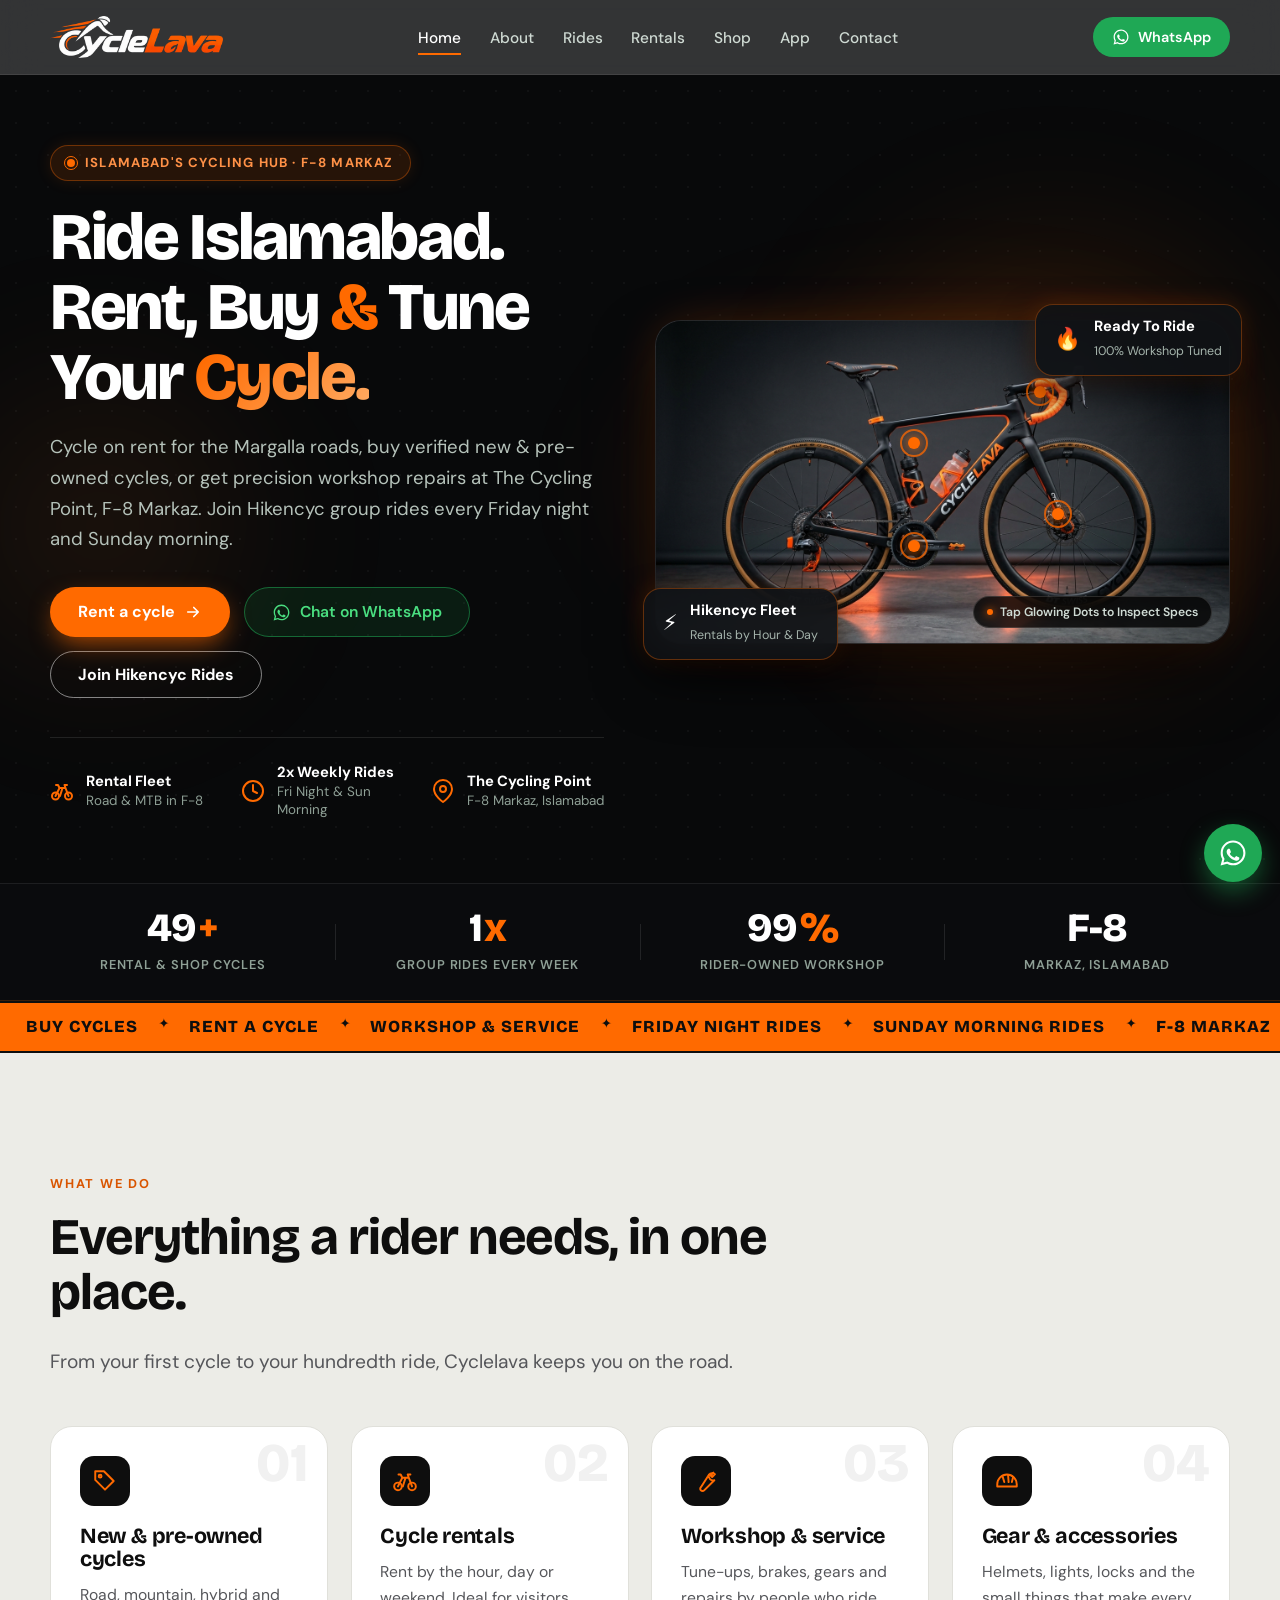
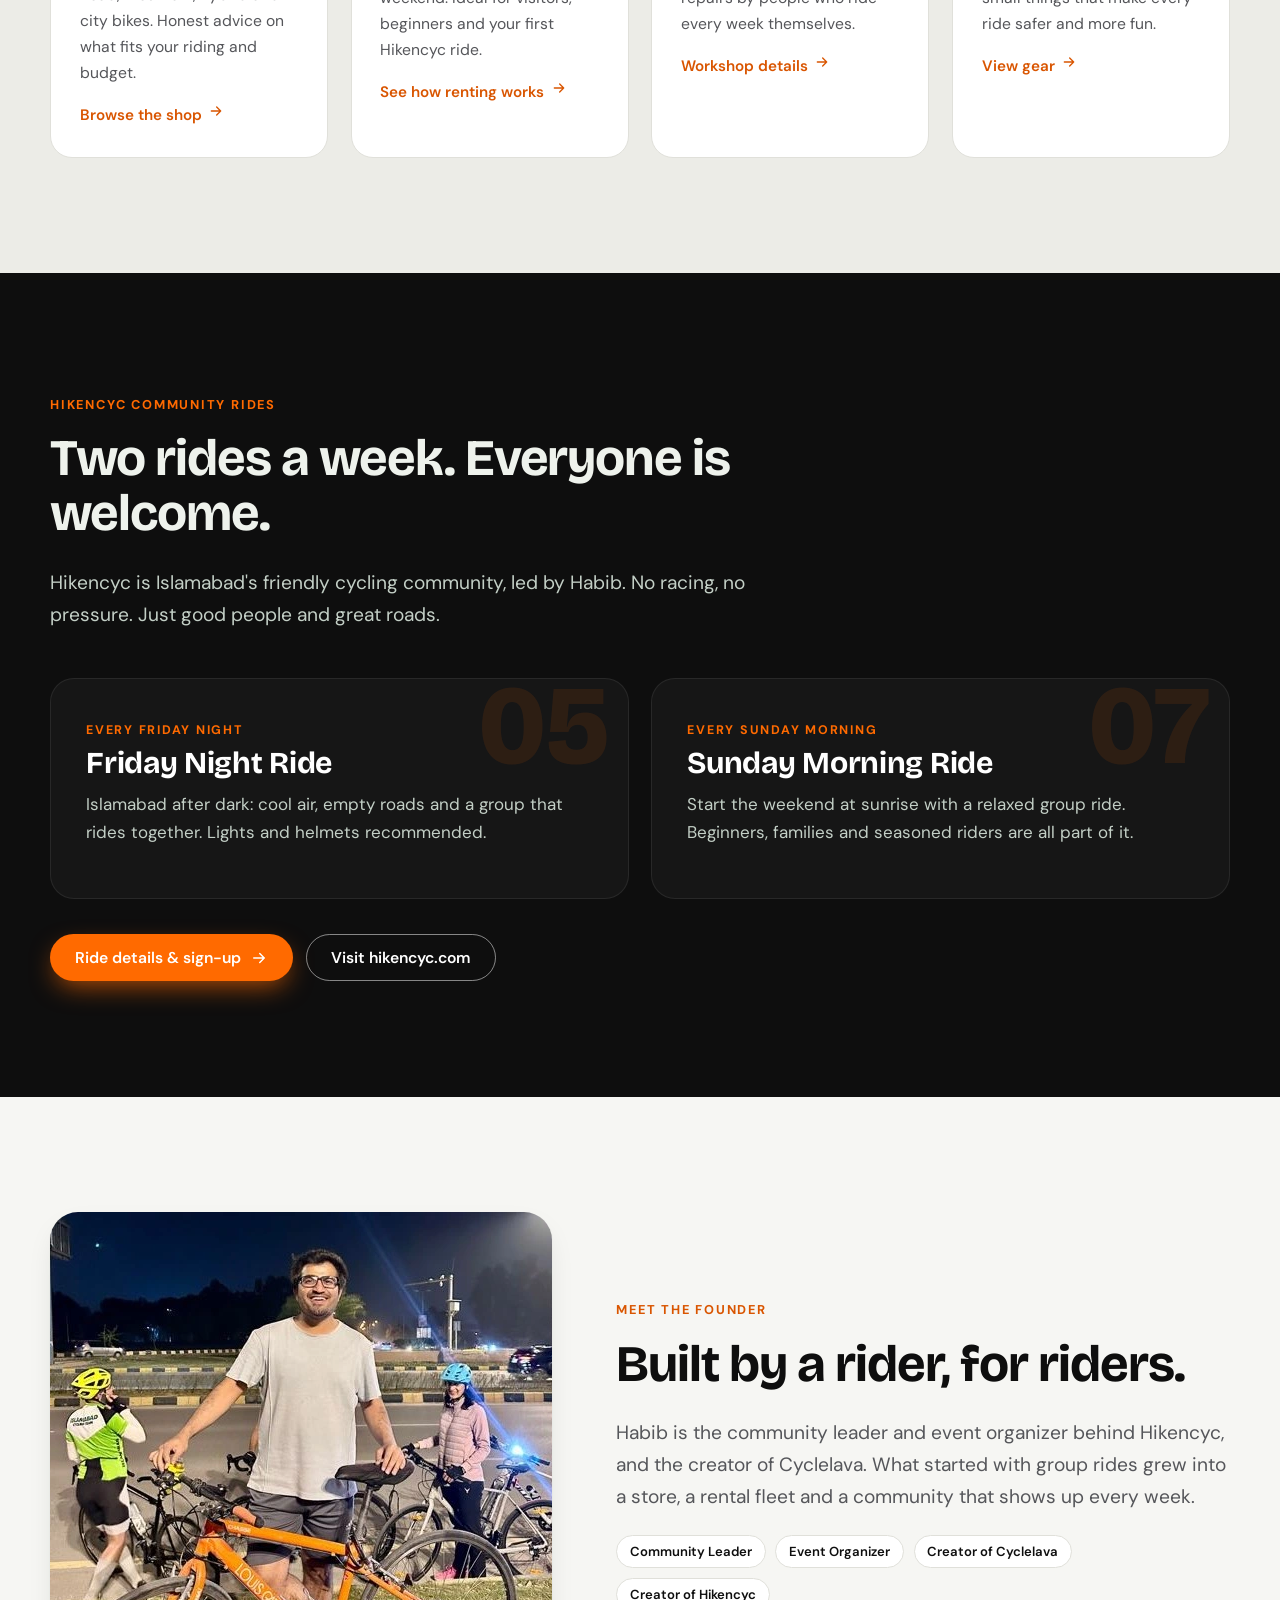
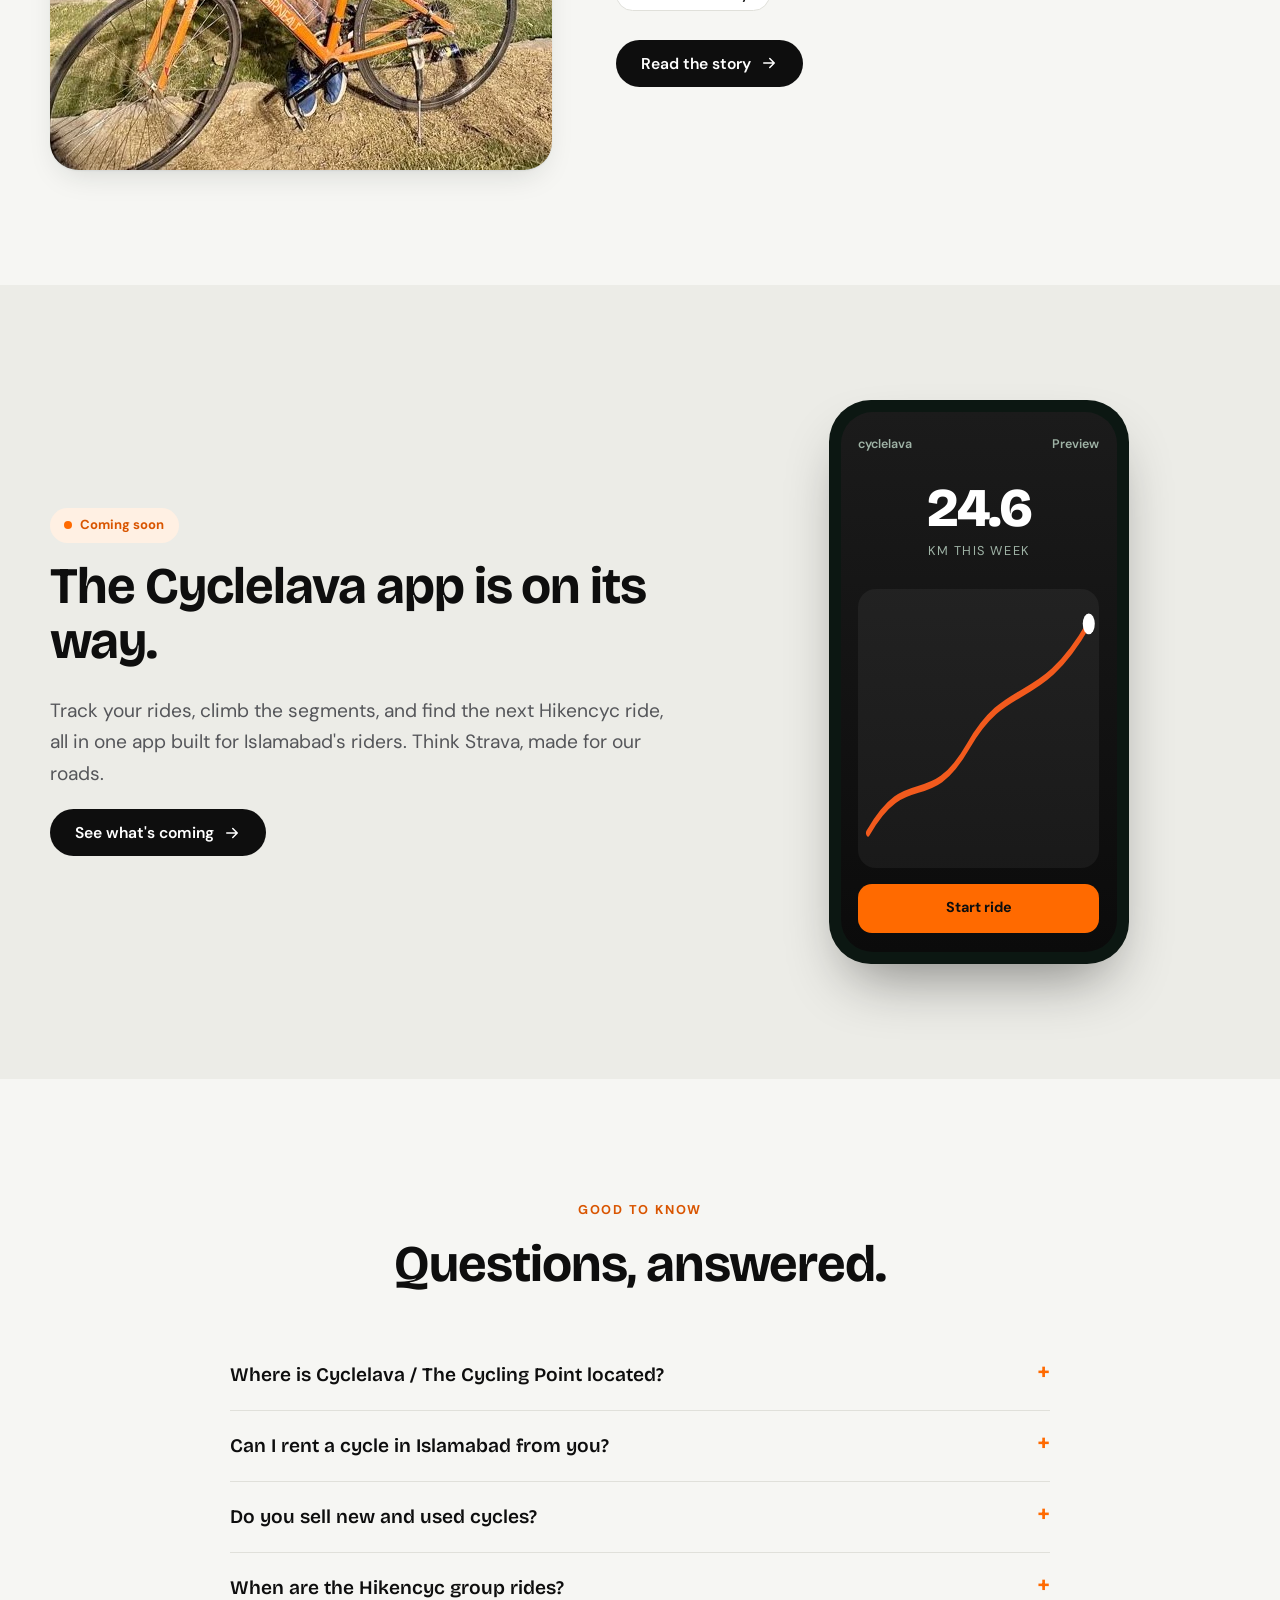
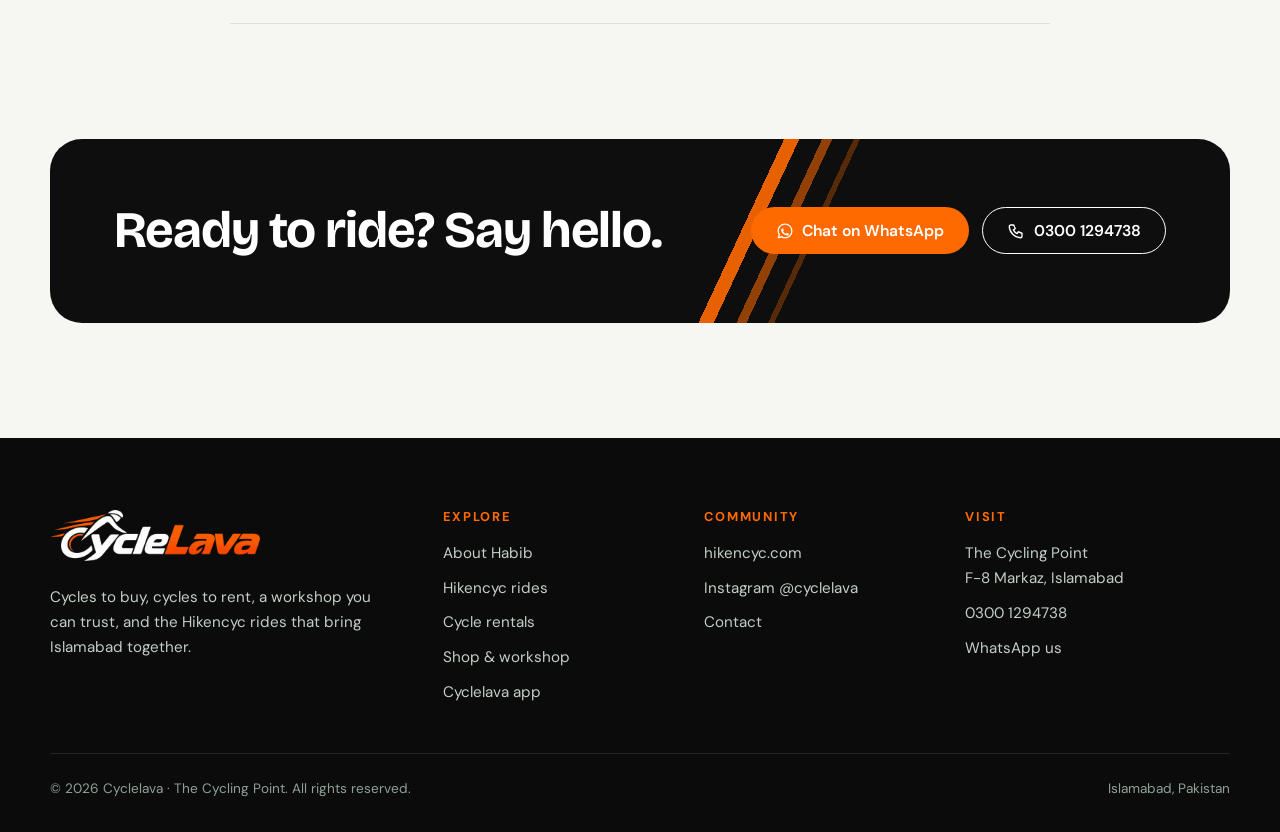
==== commit e875e95c: "Number changed" ====
--- a/index.html
+++ b/index.html
@@ -34,7 +34,7 @@
 <link rel="apple-touch-icon" href="/assets/images/apple-touch-icon.webp">
 <link rel="preconnect" href="https://fonts.googleapis.com"><link rel="preconnect" href="https://fonts.gstatic.com" crossorigin><link href="https://fonts.googleapis.com/css2?family=Bricolage+Grotesque:opsz,wght@12..96,500;12..96,700;12..96,800&family=DM+Sans:wght@400;500;600;700&display=swap" rel="stylesheet">
 <link rel="stylesheet" href="/assets/css/style.css?v=4">
-<script type="application/ld+json">{"@context": "https://schema.org", "@type": ["BikeStore", "LocalBusiness"], "@id": "https://cyclelava.com/#business", "name": "Cyclelava | The Cycling Point", "alternateName": ["Cyclelava", "The Cycling Point Islamabad"], "description": "Bicycle store in F-8 Markaz, Islamabad: new and pre-owned cycles, bicycle rentals, accessories, repairs and home of the Hikencyc cycling community.", "url": "https://cyclelava.com/", "image": "https://cyclelava.com/assets/images/habib.jpg", "logo": "https://cyclelava.com/assets/images/logo.webp", "telephone": "+923028001000", "sameAs": ["https://instagram.com/cyclelava", "https://hikencyc.com"], "priceRange": "$$", "hasMap": "https://www.google.com/maps/search/?api=1&query=The+Cycling+Point+F-8+Markaz+Islamabad", "address": {"@type": "PostalAddress", "streetAddress": "The Cycling Point, F-8 Markaz", "addressLocality": "Islamabad", "addressRegion": "Islamabad Capital Territory", "addressCountry": "PK"}, "founder": {"@id": "https://cyclelava.com/about/#habib"}, "areaServed": "Islamabad"}</script><script type="application/ld+json">{"@context": "https://schema.org", "@type": "WebSite", "name": "Cyclelava", "url": "https://cyclelava.com/", "publisher": {"@id": "https://cyclelava.com/#business"}}</script><script type="application/ld+json">{"@context": "https://schema.org", "@type": "FAQPage", "mainEntity": [{"@type": "Question", "name": "Where is Cyclelava / The Cycling Point located?", "acceptedAnswer": {"@type": "Answer", "text": "We are at The Cycling Point in F-8 Markaz, Islamabad. Message us on WhatsApp at 0300 1294738 and we will share the exact location pin."}}, {"@type": "Question", "name": "Can I rent a cycle in Islamabad from you?", "acceptedAnswer": {"@type": "Answer", "text": "Yes. Rental cycles are available from The Cycling Point in F-8 Markaz. Send us the cycle type and duration on WhatsApp and we will confirm the rate and availability."}}, {"@type": "Question", "name": "Do you sell new and used cycles?", "acceptedAnswer": {"@type": "Answer", "text": "Yes. We sell both new and pre-owned bicycles, along with helmets, lights and other cycling accessories, and our workshop services what we sell."}}, {"@type": "Question", "name": "When are the Hikencyc group rides?", "acceptedAnswer": {"@type": "Answer", "text": "Hikencyc rides run every Friday night and every Sunday morning in Islamabad. Message us on WhatsApp for the latest meeting point and time."}}]}</script>
+<script type="application/ld+json">{"@context": "https://schema.org", "@type": ["BikeStore", "LocalBusiness"], "@id": "https://cyclelava.com/#business", "name": "Cyclelava | The Cycling Point", "alternateName": ["Cyclelava", "The Cycling Point Islamabad"], "description": "Bicycle store in F-8 Markaz, Islamabad: new and pre-owned cycles, bicycle rentals, accessories, repairs and home of the Hikencyc cycling community.", "url": "https://cyclelava.com/", "image": "https://cyclelava.com/assets/images/habib.jpg", "logo": "https://cyclelava.com/assets/images/logo.webp", "telephone": "+923001294738", "sameAs": ["https://instagram.com/cyclelava", "https://hikencyc.com"], "priceRange": "$$", "hasMap": "https://www.google.com/maps/search/?api=1&query=The+Cycling+Point+F-8+Markaz+Islamabad", "address": {"@type": "PostalAddress", "streetAddress": "The Cycling Point, F-8 Markaz", "addressLocality": "Islamabad", "addressRegion": "Islamabad Capital Territory", "addressCountry": "PK"}, "founder": {"@id": "https://cyclelava.com/about/#habib"}, "areaServed": "Islamabad"}</script><script type="application/ld+json">{"@context": "https://schema.org", "@type": "WebSite", "name": "Cyclelava", "url": "https://cyclelava.com/", "publisher": {"@id": "https://cyclelava.com/#business"}}</script><script type="application/ld+json">{"@context": "https://schema.org", "@type": "FAQPage", "mainEntity": [{"@type": "Question", "name": "Where is Cyclelava / The Cycling Point located?", "acceptedAnswer": {"@type": "Answer", "text": "We are at The Cycling Point in F-8 Markaz, Islamabad. Message us on WhatsApp at 0300 1294738 and we will share the exact location pin."}}, {"@type": "Question", "name": "Can I rent a cycle in Islamabad from you?", "acceptedAnswer": {"@type": "Answer", "text": "Yes. Rental cycles are available from The Cycling Point in F-8 Markaz. Send us the cycle type and duration on WhatsApp and we will confirm the rate and availability."}}, {"@type": "Question", "name": "Do you sell new and used cycles?", "acceptedAnswer": {"@type": "Answer", "text": "Yes. We sell both new and pre-owned bicycles, along with helmets, lights and other cycling accessories, and our workshop services what we sell."}}, {"@type": "Question", "name": "When are the Hikencyc group rides?", "acceptedAnswer": {"@type": "Answer", "text": "Hikencyc rides run every Friday night and every Sunday morning in Islamabad. Message us on WhatsApp for the latest meeting point and time."}}]}</script>
 <meta name="google-site-verification" content="ncvYaAMF984yE5NrZD3NUzK6ipdsHXLYg_5XrM_vUbw" />
 </head>
 
@@ -42,8 +42,8 @@
 <a class="skip" href="#main">Skip to content</a>
 <header class="site-header"><div class="container nav">
 <a class="logo" href="/" aria-label="CycleLava home"><img src="/assets/images/logo-speedmark-light.webp" width="576" height="140" alt="CycleLava"></a>
-<nav aria-label="Main"><ul class="nav-links"><li><a href="/" aria-current="page">Home</a></li><li><a href="/about/">About</a></li><li><a href="/events/">Rides</a></li><li><a href="/rentals/">Rentals</a></li><li><a href="/shop/">Shop</a></li><li><a href="/app/">App</a></li><li><a href="/contact/">Contact</a></li><li class="menu-cta"><a class="btn btn-wa" href="https://wa.me/923028001000?text=Assalam-o-Alaikum%21%20I%20found%20you%20through%20the%20Cyclelava%20website." target="_blank" rel="noopener"><svg viewBox="0 0 24 24" fill="currentColor"><path d="M12.04 2c-5.46 0-9.91 4.45-9.91 9.91 0 1.75.46 3.45 1.32 4.95L2.05 22l5.25-1.38c1.45.79 3.08 1.21 4.74 1.21 5.46 0 9.91-4.45 9.91-9.91 0-2.65-1.03-5.14-2.9-7.01A9.816 9.816 0 0012.04 2m.01 1.67c2.2 0 4.26.86 5.82 2.42a8.225 8.225 0 012.41 5.83c0 4.54-3.7 8.24-8.24 8.24-1.48 0-2.93-.4-4.2-1.15l-.3-.18-3.12.82.83-3.04-.2-.31a8.196 8.196 0 01-1.26-4.38c0-4.54 3.7-8.24 8.24-8.24m4.52 11.64c-.25-.13-1.47-.72-1.7-.81-.23-.08-.39-.13-.56.13-.17.25-.64.81-.79.97-.14.17-.29.19-.54.06-.25-.13-1.06-.39-2.01-1.24-.74-.66-1.25-1.48-1.39-1.73-.14-.25-.01-.39.11-.51.11-.11.25-.29.37-.43.13-.15.17-.25.25-.42.08-.17.04-.31-.02-.44-.06-.13-.56-1.35-.77-1.85-.2-.49-.41-.42-.56-.43h-.48c-.17 0-.44.06-.67.31-.23.25-.88.86-.88 2.1 0 1.24.9 2.44 1.03 2.61.13.17 1.78 2.71 4.3 3.8 2.53 1.08 2.53.72 2.98.68.46-.05 1.47-.6 1.68-1.18.21-.58.21-1.08.15-1.18-.06-.1-.23-.17-.48-.29z"/></svg> Chat on WhatsApp</a><a class="btn btn-ghost" href="tel:+923028001000"><svg viewBox="0 0 24 24" fill="none" stroke="currentColor" stroke-width="1.8" stroke-linecap="round" stroke-linejoin="round"><path d="M5 4h4l2 5-2.5 1.5a11 11 0 005 5L15 13l5 2v4a2 2 0 01-2 2A16 16 0 013 6a2 2 0 012-2z"/></svg> Call 0300 1294738</a></li></ul></nav>
-<a class="btn btn-wa btn-sm nav-cta" href="https://wa.me/923028001000?text=Assalam-o-Alaikum%21%20I%20found%20you%20through%20the%20Cyclelava%20website." target="_blank" rel="noopener"><svg viewBox="0 0 24 24" fill="currentColor"><path d="M12.04 2c-5.46 0-9.91 4.45-9.91 9.91 0 1.75.46 3.45 1.32 4.95L2.05 22l5.25-1.38c1.45.79 3.08 1.21 4.74 1.21 5.46 0 9.91-4.45 9.91-9.91 0-2.65-1.03-5.14-2.9-7.01A9.816 9.816 0 0012.04 2m.01 1.67c2.2 0 4.26.86 5.82 2.42a8.225 8.225 0 012.41 5.83c0 4.54-3.7 8.24-8.24 8.24-1.48 0-2.93-.4-4.2-1.15l-.3-.18-3.12.82.83-3.04-.2-.31a8.196 8.196 0 01-1.26-4.38c0-4.54 3.7-8.24 8.24-8.24m4.52 11.64c-.25-.13-1.47-.72-1.7-.81-.23-.08-.39-.13-.56.13-.17.25-.64.81-.79.97-.14.17-.29.19-.54.06-.25-.13-1.06-.39-2.01-1.24-.74-.66-1.25-1.48-1.39-1.73-.14-.25-.01-.39.11-.51.11-.11.25-.29.37-.43.13-.15.17-.25.25-.42.08-.17.04-.31-.02-.44-.06-.13-.56-1.35-.77-1.85-.2-.49-.41-.42-.56-.43h-.48c-.17 0-.44.06-.67.31-.23.25-.88.86-.88 2.1 0 1.24.9 2.44 1.03 2.61.13.17 1.78 2.71 4.3 3.8 2.53 1.08 2.53.72 2.98.68.46-.05 1.47-.6 1.68-1.18.21-.58.21-1.08.15-1.18-.06-.1-.23-.17-.48-.29z"/></svg> WhatsApp</a>
+<nav aria-label="Main"><ul class="nav-links"><li><a href="/" aria-current="page">Home</a></li><li><a href="/about/">About</a></li><li><a href="/events/">Rides</a></li><li><a href="/rentals/">Rentals</a></li><li><a href="/shop/">Shop</a></li><li><a href="/app/">App</a></li><li><a href="/contact/">Contact</a></li><li class="menu-cta"><a class="btn btn-wa" href="https://wa.me/923001294738?text=Assalam-o-Alaikum%21%20I%20found%20you%20through%20the%20Cyclelava%20website." target="_blank" rel="noopener"><svg viewBox="0 0 24 24" fill="currentColor"><path d="M12.04 2c-5.46 0-9.91 4.45-9.91 9.91 0 1.75.46 3.45 1.32 4.95L2.05 22l5.25-1.38c1.45.79 3.08 1.21 4.74 1.21 5.46 0 9.91-4.45 9.91-9.91 0-2.65-1.03-5.14-2.9-7.01A9.816 9.816 0 0012.04 2m.01 1.67c2.2 0 4.26.86 5.82 2.42a8.225 8.225 0 012.41 5.83c0 4.54-3.7 8.24-8.24 8.24-1.48 0-2.93-.4-4.2-1.15l-.3-.18-3.12.82.83-3.04-.2-.31a8.196 8.196 0 01-1.26-4.38c0-4.54 3.7-8.24 8.24-8.24m4.52 11.64c-.25-.13-1.47-.72-1.7-.81-.23-.08-.39-.13-.56.13-.17.25-.64.81-.79.97-.14.17-.29.19-.54.06-.25-.13-1.06-.39-2.01-1.24-.74-.66-1.25-1.48-1.39-1.73-.14-.25-.01-.39.11-.51.11-.11.25-.29.37-.43.13-.15.17-.25.25-.42.08-.17.04-.31-.02-.44-.06-.13-.56-1.35-.77-1.85-.2-.49-.41-.42-.56-.43h-.48c-.17 0-.44.06-.67.31-.23.25-.88.86-.88 2.1 0 1.24.9 2.44 1.03 2.61.13.17 1.78 2.71 4.3 3.8 2.53 1.08 2.53.72 2.98.68.46-.05 1.47-.6 1.68-1.18.21-.58.21-1.08.15-1.18-.06-.1-.23-.17-.48-.29z"/></svg> Chat on WhatsApp</a><a class="btn btn-ghost" href="tel:+923001294738"><svg viewBox="0 0 24 24" fill="none" stroke="currentColor" stroke-width="1.8" stroke-linecap="round" stroke-linejoin="round"><path d="M5 4h4l2 5-2.5 1.5a11 11 0 005 5L15 13l5 2v4a2 2 0 01-2 2A16 16 0 013 6a2 2 0 012-2z"/></svg> Call 0300 1294738</a></li></ul></nav>
+<a class="btn btn-wa btn-sm nav-cta" href="https://wa.me/923001294738?text=Assalam-o-Alaikum%21%20I%20found%20you%20through%20the%20Cyclelava%20website." target="_blank" rel="noopener"><svg viewBox="0 0 24 24" fill="currentColor"><path d="M12.04 2c-5.46 0-9.91 4.45-9.91 9.91 0 1.75.46 3.45 1.32 4.95L2.05 22l5.25-1.38c1.45.79 3.08 1.21 4.74 1.21 5.46 0 9.91-4.45 9.91-9.91 0-2.65-1.03-5.14-2.9-7.01A9.816 9.816 0 0012.04 2m.01 1.67c2.2 0 4.26.86 5.82 2.42a8.225 8.225 0 012.41 5.83c0 4.54-3.7 8.24-8.24 8.24-1.48 0-2.93-.4-4.2-1.15l-.3-.18-3.12.82.83-3.04-.2-.31a8.196 8.196 0 01-1.26-4.38c0-4.54 3.7-8.24 8.24-8.24m4.52 11.64c-.25-.13-1.47-.72-1.7-.81-.23-.08-.39-.13-.56.13-.17.25-.64.81-.79.97-.14.17-.29.19-.54.06-.25-.13-1.06-.39-2.01-1.24-.74-.66-1.25-1.48-1.39-1.73-.14-.25-.01-.39.11-.51.11-.11.25-.29.37-.43.13-.15.17-.25.25-.42.08-.17.04-.31-.02-.44-.06-.13-.56-1.35-.77-1.85-.2-.49-.41-.42-.56-.43h-.48c-.17 0-.44.06-.67.31-.23.25-.88.86-.88 2.1 0 1.24.9 2.44 1.03 2.61.13.17 1.78 2.71 4.3 3.8 2.53 1.08 2.53.72 2.98.68.46-.05 1.47-.6 1.68-1.18.21-.58.21-1.08.15-1.18-.06-.1-.23-.17-.48-.29z"/></svg> WhatsApp</a>
 <button class="nav-toggle" aria-label="Menu" aria-expanded="false"><span></span></button>
 </div></header>
 <main id="main">
@@ -76,7 +76,7 @@
           Rent a cycle
           <svg viewBox="0 0 24 24" fill="none" stroke="currentColor" stroke-width="2.2" stroke-linecap="round" stroke-linejoin="round"><path d="M5 12h14M13 6l6 6-6 6"/></svg>
         </a>
-        <a class="btn btn-wa-outline btn-lg" href="https://wa.me/923028001000?text=Assalam-o-Alaikum%21%20I%20am%20interested%20in%20Cyclelava%20rentals%20and%20cycles." target="_blank" rel="noopener">
+        <a class="btn btn-wa-outline btn-lg" href="https://wa.me/923001294738?text=Assalam-o-Alaikum%21%20I%20am%20interested%20in%20Cyclelava%20rentals%20and%20cycles." target="_blank" rel="noopener">
           <svg viewBox="0 0 24 24" fill="currentColor"><path d="M12.04 2c-5.46 0-9.91 4.45-9.91 9.91 0 1.75.46 3.45 1.32 4.95L2.05 22l5.25-1.38c1.45.79 3.08 1.21 4.74 1.21 5.46 0 9.91-4.45 9.91-9.91 0-2.65-1.03-5.14-2.9-7.01A9.816 9.816 0 0012.04 2m.01 1.67c2.2 0 4.26.86 5.82 2.42a8.225 8.225 0 012.41 5.83c0 4.54-3.7 8.24-8.24 8.24-1.48 0-2.93-.4-4.2-1.15l-.3-.18-3.12.82.83-3.04-.2-.31a8.196 8.196 0 01-1.26-4.38c0-4.54 3.7-8.24 8.24-8.24m4.52 11.64c-.25-.13-1.47-.72-1.7-.81-.23-.08-.39-.13-.56.13-.17.25-.64.81-.79.97-.14.17-.29.19-.54.06-.25-.13-1.06-.39-2.01-1.24-.74-.66-1.25-1.48-1.39-1.73-.14-.25-.01-.39.11-.51.11-.11.25-.29.37-.43.13-.15.17-.25.25-.42.08-.17.04-.31-.02-.44-.06-.13-.56-1.35-.77-1.85-.2-.49-.41-.42-.56-.43h-.48c-.17 0-.44.06-.67.31-.23.25-.88.86-.88 2.1 0 1.24.9 2.44 1.03 2.61.13.17 1.78 2.71 4.3 3.8 2.53 1.08 2.53.72 2.98.68.46-.05 1.47-.6 1.68-1.18.21-.58.21-1.08.15-1.18-.06-.1-.23-.17-.48-.29z"/></svg>
           Chat on WhatsApp
         </a>
@@ -272,7 +272,7 @@
 <div class="section-head center reveal"><span class="eyebrow">Good to know</span><h2>Questions, answered.</h2></div>
 <div class="faq"><details><summary>Where is Cyclelava / The Cycling Point located?</summary><p>We are at The Cycling Point in F-8 Markaz, Islamabad. Message us on WhatsApp at 0300 1294738 and we will share the exact location pin.</p></details><details><summary>Can I rent a cycle in Islamabad from you?</summary><p>Yes. Rental cycles are available from The Cycling Point in F-8 Markaz. Send us the cycle type and duration on WhatsApp and we will confirm the rate and availability.</p></details><details><summary>Do you sell new and used cycles?</summary><p>Yes. We sell both new and pre-owned bicycles, along with helmets, lights and other cycling accessories, and our workshop services what we sell.</p></details><details><summary>When are the Hikencyc group rides?</summary><p>Hikencyc rides run every Friday night and every Sunday morning in Islamabad. Message us on WhatsApp for the latest meeting point and time.</p></details></div>
 </div></section>
-<section class="section" style="padding-top:0"><div class="container"><div class="cta-band reveal"><h2>Ready to ride? Say hello.</h2><div class="btn-row"><a class="btn btn-dark" href="https://wa.me/923028001000?text=Assalam-o-Alaikum%21%20I%20have%20a%20question%20about%20Cyclelava." target="_blank" rel="noopener"><svg viewBox="0 0 24 24" fill="currentColor"><path d="M12.04 2c-5.46 0-9.91 4.45-9.91 9.91 0 1.75.46 3.45 1.32 4.95L2.05 22l5.25-1.38c1.45.79 3.08 1.21 4.74 1.21 5.46 0 9.91-4.45 9.91-9.91 0-2.65-1.03-5.14-2.9-7.01A9.816 9.816 0 0012.04 2m.01 1.67c2.2 0 4.26.86 5.82 2.42a8.225 8.225 0 012.41 5.83c0 4.54-3.7 8.24-8.24 8.24-1.48 0-2.93-.4-4.2-1.15l-.3-.18-3.12.82.83-3.04-.2-.31a8.196 8.196 0 01-1.26-4.38c0-4.54 3.7-8.24 8.24-8.24m4.52 11.64c-.25-.13-1.47-.72-1.7-.81-.23-.08-.39-.13-.56.13-.17.25-.64.81-.79.97-.14.17-.29.19-.54.06-.25-.13-1.06-.39-2.01-1.24-.74-.66-1.25-1.48-1.39-1.73-.14-.25-.01-.39.11-.51.11-.11.25-.29.37-.43.13-.15.17-.25.25-.42.08-.17.04-.31-.02-.44-.06-.13-.56-1.35-.77-1.85-.2-.49-.41-.42-.56-.43h-.48c-.17 0-.44.06-.67.31-.23.25-.88.86-.88 2.1 0 1.24.9 2.44 1.03 2.61.13.17 1.78 2.71 4.3 3.8 2.53 1.08 2.53.72 2.98.68.46-.05 1.47-.6 1.68-1.18.21-.58.21-1.08.15-1.18-.06-.1-.23-.17-.48-.29z"/></svg> Chat on WhatsApp</a><a class="btn btn-ghost" style="border-color:#fff;color:#fff" href="tel:+923028001000"><svg viewBox="0 0 24 24" fill="none" stroke="currentColor" stroke-width="1.8" stroke-linecap="round" stroke-linejoin="round"><path d="M5 4h4l2 5-2.5 1.5a11 11 0 005 5L15 13l5 2v4a2 2 0 01-2 2A16 16 0 013 6a2 2 0 012-2z"/></svg> 0300 1294738</a></div></div></div></section>
+<section class="section" style="padding-top:0"><div class="container"><div class="cta-band reveal"><h2>Ready to ride? Say hello.</h2><div class="btn-row"><a class="btn btn-dark" href="https://wa.me/923001294738?text=Assalam-o-Alaikum%21%20I%20have%20a%20question%20about%20Cyclelava." target="_blank" rel="noopener"><svg viewBox="0 0 24 24" fill="currentColor"><path d="M12.04 2c-5.46 0-9.91 4.45-9.91 9.91 0 1.75.46 3.45 1.32 4.95L2.05 22l5.25-1.38c1.45.79 3.08 1.21 4.74 1.21 5.46 0 9.91-4.45 9.91-9.91 0-2.65-1.03-5.14-2.9-7.01A9.816 9.816 0 0012.04 2m.01 1.67c2.2 0 4.26.86 5.82 2.42a8.225 8.225 0 012.41 5.83c0 4.54-3.7 8.24-8.24 8.24-1.48 0-2.93-.4-4.2-1.15l-.3-.18-3.12.82.83-3.04-.2-.31a8.196 8.196 0 01-1.26-4.38c0-4.54 3.7-8.24 8.24-8.24m4.52 11.64c-.25-.13-1.47-.72-1.7-.81-.23-.08-.39-.13-.56.13-.17.25-.64.81-.79.97-.14.17-.29.19-.54.06-.25-.13-1.06-.39-2.01-1.24-.74-.66-1.25-1.48-1.39-1.73-.14-.25-.01-.39.11-.51.11-.11.25-.29.37-.43.13-.15.17-.25.25-.42.08-.17.04-.31-.02-.44-.06-.13-.56-1.35-.77-1.85-.2-.49-.41-.42-.56-.43h-.48c-.17 0-.44.06-.67.31-.23.25-.88.86-.88 2.1 0 1.24.9 2.44 1.03 2.61.13.17 1.78 2.71 4.3 3.8 2.53 1.08 2.53.72 2.98.68.46-.05 1.47-.6 1.68-1.18.21-.58.21-1.08.15-1.18-.06-.1-.23-.17-.48-.29z"/></svg> Chat on WhatsApp</a><a class="btn btn-ghost" style="border-color:#fff;color:#fff" href="tel:+923001294738"><svg viewBox="0 0 24 24" fill="none" stroke="currentColor" stroke-width="1.8" stroke-linecap="round" stroke-linejoin="round"><path d="M5 4h4l2 5-2.5 1.5a11 11 0 005 5L15 13l5 2v4a2 2 0 01-2 2A16 16 0 013 6a2 2 0 012-2z"/></svg> 0300 1294738</a></div></div></div></section>
 
 </main>
 <footer class="site-footer"><div class="container">
@@ -281,12 +281,12 @@
 <p style="margin-top:1rem;max-width:34ch">Cycles to buy, cycles to rent, a workshop you can trust, and the Hikencyc rides that bring Islamabad together.</p></div>
 <div><h4>Explore</h4><ul><li><a href="/about/">About Habib</a></li><li><a href="/events/">Hikencyc rides</a></li><li><a href="/rentals/">Cycle rentals</a></li><li><a href="/shop/">Shop &amp; workshop</a></li><li><a href="/app/">Cyclelava app</a></li></ul></div>
 <div><h4>Community</h4><ul><li><a href="https://hikencyc.com" target="_blank" rel="noopener">hikencyc.com</a></li><li><a href="https://instagram.com/cyclelava" target="_blank" rel="noopener">Instagram @cyclelava</a></li><li><a href="/contact/">Contact</a></li></ul></div>
-<div><h4>Visit</h4><ul><li>The Cycling Point<br>F-8 Markaz, Islamabad</li><li><a href="tel:+923028001000">0300 1294738</a></li><li><a href="https://wa.me/923028001000" target="_blank" rel="noopener">WhatsApp us</a></li></ul></div>
+<div><h4>Visit</h4><ul><li>The Cycling Point<br>F-8 Markaz, Islamabad</li><li><a href="tel:+923001294738">0300 1294738</a></li><li><a href="https://wa.me/923001294738" target="_blank" rel="noopener">WhatsApp us</a></li></ul></div>
 </div>
 <div class="footer-bar"><span>&copy; <span data-year>2026</span> Cyclelava &middot; The Cycling Point. All rights reserved.</span><span>Islamabad, Pakistan</span></div>
 </div></footer>
-<nav class="m-bar" aria-label="Quick actions"><a href="tel:+923028001000"><svg viewBox="0 0 24 24" fill="none" stroke="currentColor" stroke-width="1.8" stroke-linecap="round" stroke-linejoin="round"><path d="M5 4h4l2 5-2.5 1.5a11 11 0 005 5L15 13l5 2v4a2 2 0 01-2 2A16 16 0 013 6a2 2 0 012-2z"/></svg><span>Call</span></a><a class="m-wa" href="https://wa.me/923028001000?text=Assalam-o-Alaikum%21%20I%20am%20visiting%20the%20Cyclelava%20website." target="_blank" rel="noopener"><svg viewBox="0 0 24 24" fill="currentColor"><path d="M12.04 2c-5.46 0-9.91 4.45-9.91 9.91 0 1.75.46 3.45 1.32 4.95L2.05 22l5.25-1.38c1.45.79 3.08 1.21 4.74 1.21 5.46 0 9.91-4.45 9.91-9.91 0-2.65-1.03-5.14-2.9-7.01A9.816 9.816 0 0012.04 2m.01 1.67c2.2 0 4.26.86 5.82 2.42a8.225 8.225 0 012.41 5.83c0 4.54-3.7 8.24-8.24 8.24-1.48 0-2.93-.4-4.2-1.15l-.3-.18-3.12.82.83-3.04-.2-.31a8.196 8.196 0 01-1.26-4.38c0-4.54 3.7-8.24 8.24-8.24m4.52 11.64c-.25-.13-1.47-.72-1.7-.81-.23-.08-.39-.13-.56.13-.17.25-.64.81-.79.97-.14.17-.29.19-.54.06-.25-.13-1.06-.39-2.01-1.24-.74-.66-1.25-1.48-1.39-1.73-.14-.25-.01-.39.11-.51.11-.11.25-.29.37-.43.13-.15.17-.25.25-.42.08-.17.04-.31-.02-.44-.06-.13-.56-1.35-.77-1.85-.2-.49-.41-.42-.56-.43h-.48c-.17 0-.44.06-.67.31-.23.25-.88.86-.88 2.1 0 1.24.9 2.44 1.03 2.61.13.17 1.78 2.71 4.3 3.8 2.53 1.08 2.53.72 2.98.68.46-.05 1.47-.6 1.68-1.18.21-.58.21-1.08.15-1.18-.06-.1-.23-.17-.48-.29z"/></svg><span>WhatsApp</span></a><a href="https://www.google.com/maps/search/?api=1&query=The+Cycling+Point+F-8+Markaz+Islamabad" target="_blank" rel="noopener"><svg viewBox="0 0 24 24" fill="none" stroke="currentColor" stroke-width="1.8" stroke-linecap="round" stroke-linejoin="round"><path d="M12 21s7-6.2 7-11.5A7 7 0 005 9.5C5 14.800 12 21 12 21z"/><circle cx="12" cy="9.5" r="2.5"/></svg><span>Directions</span></a><a href="/events/"><svg viewBox="0 0 24 24" fill="none" stroke="currentColor" stroke-width="1.8" stroke-linecap="round" stroke-linejoin="round"><circle cx="5.5" cy="17" r="3.5"/><circle cx="18.5" cy="17" r="3.5"/><path d="M5.5 17l4-8h6l3 8M9.5 9L8 6H6m6.5 3L10 17m5.5-8l-1-3h2.5"/></svg><span>Rides</span></a></nav>
-<a class="wa-float" href="https://wa.me/923028001000?text=Assalam-o-Alaikum%21%20I%20am%20visiting%20the%20Cyclelava%20website." target="_blank" rel="noopener" aria-label="Chat on WhatsApp"><svg viewBox="0 0 24 24" fill="currentColor"><path d="M12.04 2c-5.46 0-9.91 4.45-9.91 9.91 0 1.75.46 3.45 1.32 4.95L2.05 22l5.25-1.38c1.45.79 3.08 1.21 4.74 1.21 5.46 0 9.91-4.45 9.91-9.91 0-2.65-1.03-5.14-2.9-7.01A9.816 9.816 0 0012.04 2m.01 1.67c2.2 0 4.26.86 5.82 2.42a8.225 8.225 0 012.41 5.83c0 4.54-3.7 8.24-8.24 8.24-1.48 0-2.93-.4-4.2-1.15l-.3-.18-3.12.82.83-3.04-.2-.31a8.196 8.196 0 01-1.26-4.38c0-4.54 3.7-8.24 8.24-8.24m4.52 11.64c-.25-.13-1.47-.72-1.7-.81-.23-.08-.39-.13-.56.13-.17.25-.64.81-.79.97-.14.17-.29.19-.54.06-.25-.13-1.06-.39-2.01-1.24-.74-.66-1.25-1.48-1.39-1.73-.14-.25-.01-.39.11-.51.11-.11.25-.29.37-.43.13-.15.17-.25.25-.42.08-.17.04-.31-.02-.44-.06-.13-.56-1.35-.77-1.85-.2-.49-.41-.42-.56-.43h-.48c-.17 0-.44.06-.67.31-.23.25-.88.86-.88 2.1 0 1.24.9 2.44 1.03 2.61.13.17 1.78 2.71 4.3 3.8 2.53 1.08 2.53.72 2.98.68.46-.05 1.47-.6 1.68-1.18.21-.58.21-1.08.15-1.18-.06-.1-.23-.17-.48-.29z"/></svg></a>
+<nav class="m-bar" aria-label="Quick actions"><a href="tel:+923001294738"><svg viewBox="0 0 24 24" fill="none" stroke="currentColor" stroke-width="1.8" stroke-linecap="round" stroke-linejoin="round"><path d="M5 4h4l2 5-2.5 1.5a11 11 0 005 5L15 13l5 2v4a2 2 0 01-2 2A16 16 0 013 6a2 2 0 012-2z"/></svg><span>Call</span></a><a class="m-wa" href="https://wa.me/923001294738?text=Assalam-o-Alaikum%21%20I%20am%20visiting%20the%20Cyclelava%20website." target="_blank" rel="noopener"><svg viewBox="0 0 24 24" fill="currentColor"><path d="M12.04 2c-5.46 0-9.91 4.45-9.91 9.91 0 1.75.46 3.45 1.32 4.95L2.05 22l5.25-1.38c1.45.79 3.08 1.21 4.74 1.21 5.46 0 9.91-4.45 9.91-9.91 0-2.65-1.03-5.14-2.9-7.01A9.816 9.816 0 0012.04 2m.01 1.67c2.2 0 4.26.86 5.82 2.42a8.225 8.225 0 012.41 5.83c0 4.54-3.7 8.24-8.24 8.24-1.48 0-2.93-.4-4.2-1.15l-.3-.18-3.12.82.83-3.04-.2-.31a8.196 8.196 0 01-1.26-4.38c0-4.54 3.7-8.24 8.24-8.24m4.52 11.64c-.25-.13-1.47-.72-1.7-.81-.23-.08-.39-.13-.56.13-.17.25-.64.81-.79.97-.14.17-.29.19-.54.06-.25-.13-1.06-.39-2.01-1.24-.74-.66-1.25-1.48-1.39-1.73-.14-.25-.01-.39.11-.51.11-.11.25-.29.37-.43.13-.15.17-.25.25-.42.08-.17.04-.31-.02-.44-.06-.13-.56-1.35-.77-1.85-.2-.49-.41-.42-.56-.43h-.48c-.17 0-.44.06-.67.31-.23.25-.88.86-.88 2.1 0 1.24.9 2.44 1.03 2.61.13.17 1.78 2.71 4.3 3.8 2.53 1.08 2.53.72 2.98.68.46-.05 1.47-.6 1.68-1.18.21-.58.21-1.08.15-1.18-.06-.1-.23-.17-.48-.29z"/></svg><span>WhatsApp</span></a><a href="https://www.google.com/maps/search/?api=1&query=The+Cycling+Point+F-8+Markaz+Islamabad" target="_blank" rel="noopener"><svg viewBox="0 0 24 24" fill="none" stroke="currentColor" stroke-width="1.8" stroke-linecap="round" stroke-linejoin="round"><path d="M12 21s7-6.2 7-11.5A7 7 0 005 9.5C5 14.800 12 21 12 21z"/><circle cx="12" cy="9.5" r="2.5"/></svg><span>Directions</span></a><a href="/events/"><svg viewBox="0 0 24 24" fill="none" stroke="currentColor" stroke-width="1.8" stroke-linecap="round" stroke-linejoin="round"><circle cx="5.5" cy="17" r="3.5"/><circle cx="18.5" cy="17" r="3.5"/><path d="M5.5 17l4-8h6l3 8M9.5 9L8 6H6m6.5 3L10 17m5.5-8l-1-3h2.5"/></svg><span>Rides</span></a></nav>
+<a class="wa-float" href="https://wa.me/923001294738?text=Assalam-o-Alaikum%21%20I%20am%20visiting%20the%20Cyclelava%20website." target="_blank" rel="noopener" aria-label="Chat on WhatsApp"><svg viewBox="0 0 24 24" fill="currentColor"><path d="M12.04 2c-5.46 0-9.91 4.45-9.91 9.91 0 1.75.46 3.45 1.32 4.95L2.05 22l5.25-1.38c1.45.79 3.08 1.21 4.74 1.21 5.46 0 9.91-4.45 9.91-9.91 0-2.65-1.03-5.14-2.9-7.01A9.816 9.816 0 0012.04 2m.01 1.67c2.2 0 4.26.86 5.82 2.42a8.225 8.225 0 012.41 5.83c0 4.54-3.7 8.24-8.24 8.24-1.48 0-2.93-.4-4.2-1.15l-.3-.18-3.12.82.83-3.04-.2-.31a8.196 8.196 0 01-1.26-4.38c0-4.54 3.7-8.24 8.24-8.24m4.52 11.64c-.25-.13-1.47-.72-1.7-.81-.23-.08-.39-.13-.56.13-.17.25-.64.81-.79.97-.14.17-.29.19-.54.06-.25-.13-1.06-.39-2.01-1.24-.74-.66-1.25-1.48-1.39-1.73-.14-.25-.01-.39.11-.51.11-.11.25-.29.37-.43.13-.15.17-.25.25-.42.08-.17.04-.31-.02-.44-.06-.13-.56-1.35-.77-1.85-.2-.49-.41-.42-.56-.43h-.48c-.17 0-.44.06-.67.31-.23.25-.88.86-.88 2.1 0 1.24.9 2.44 1.03 2.61.13.17 1.78 2.71 4.3 3.8 2.53 1.08 2.53.72 2.98.68.46-.05 1.47-.6 1.68-1.18.21-.58.21-1.08.15-1.18-.06-.1-.23-.17-.48-.29z"/></svg></a>
 <script src="/assets/js/main.js?v=3" defer></script>
 </body>
 </html>
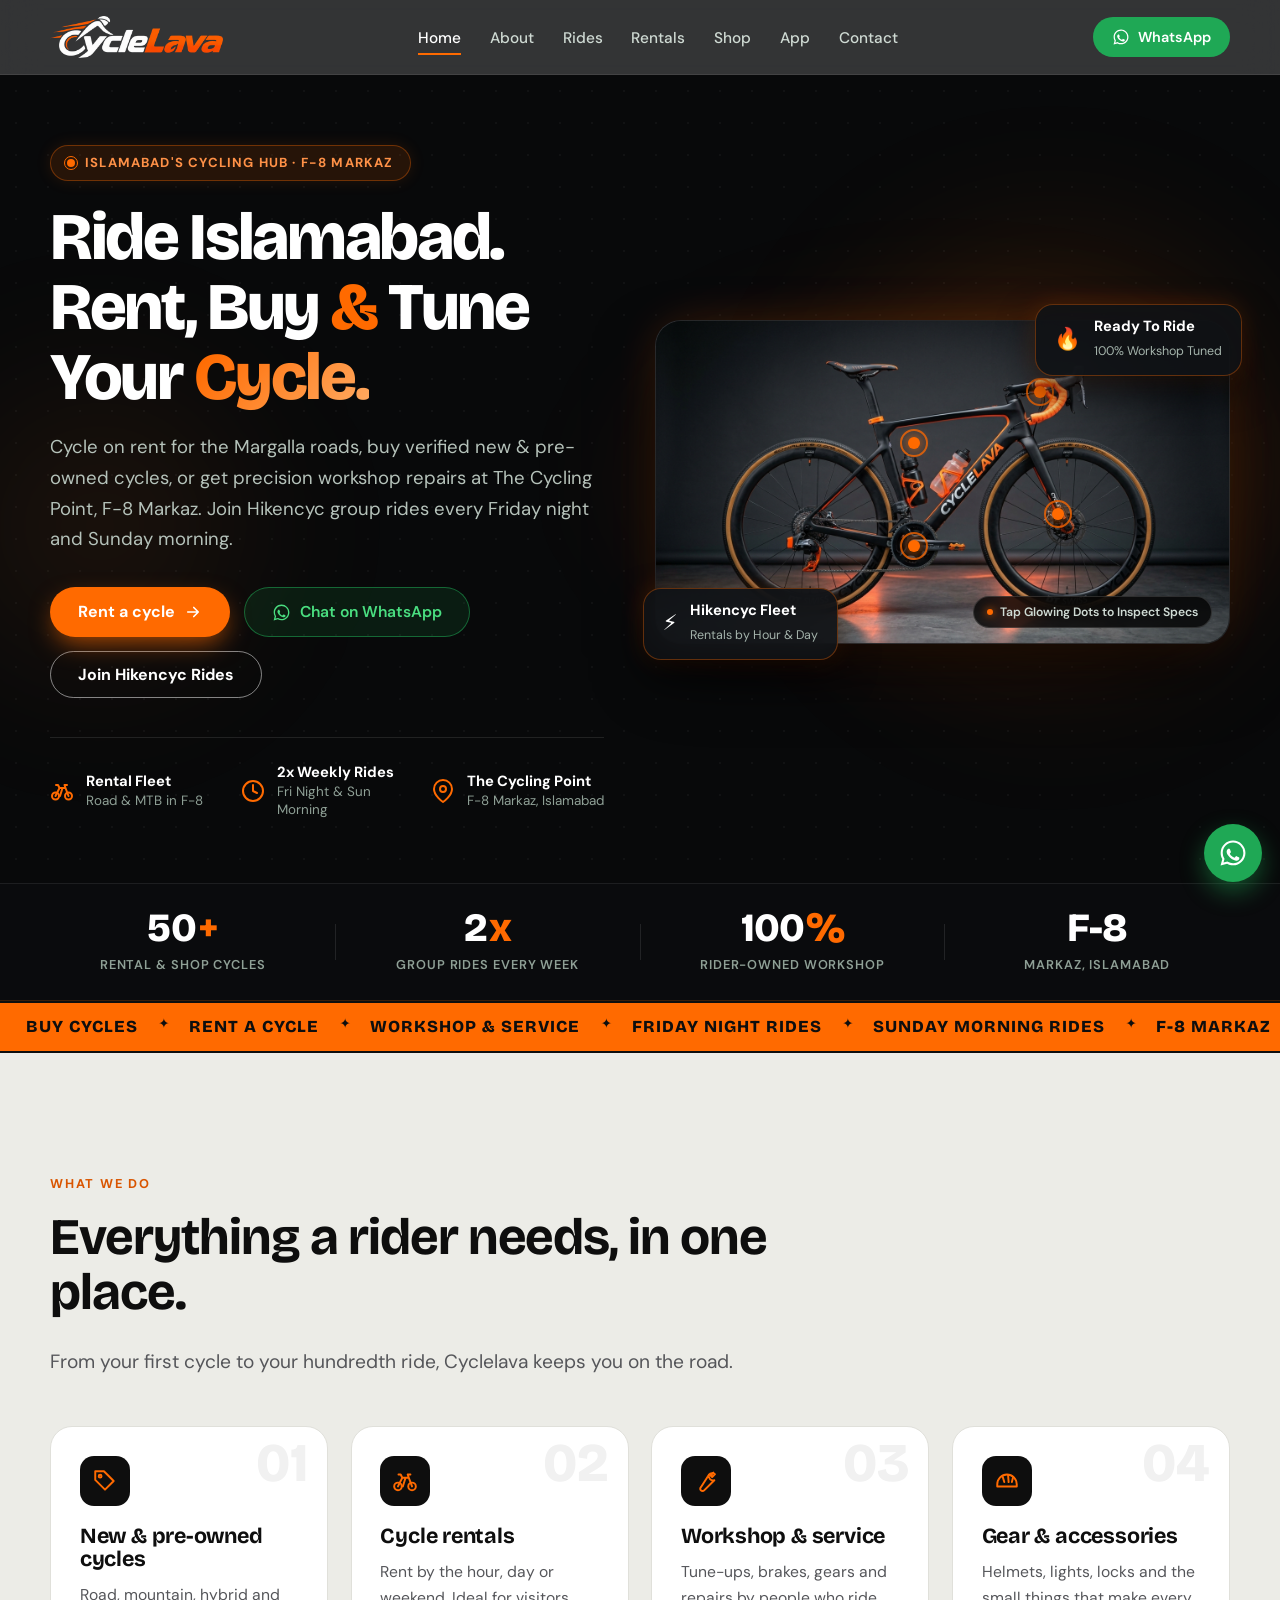
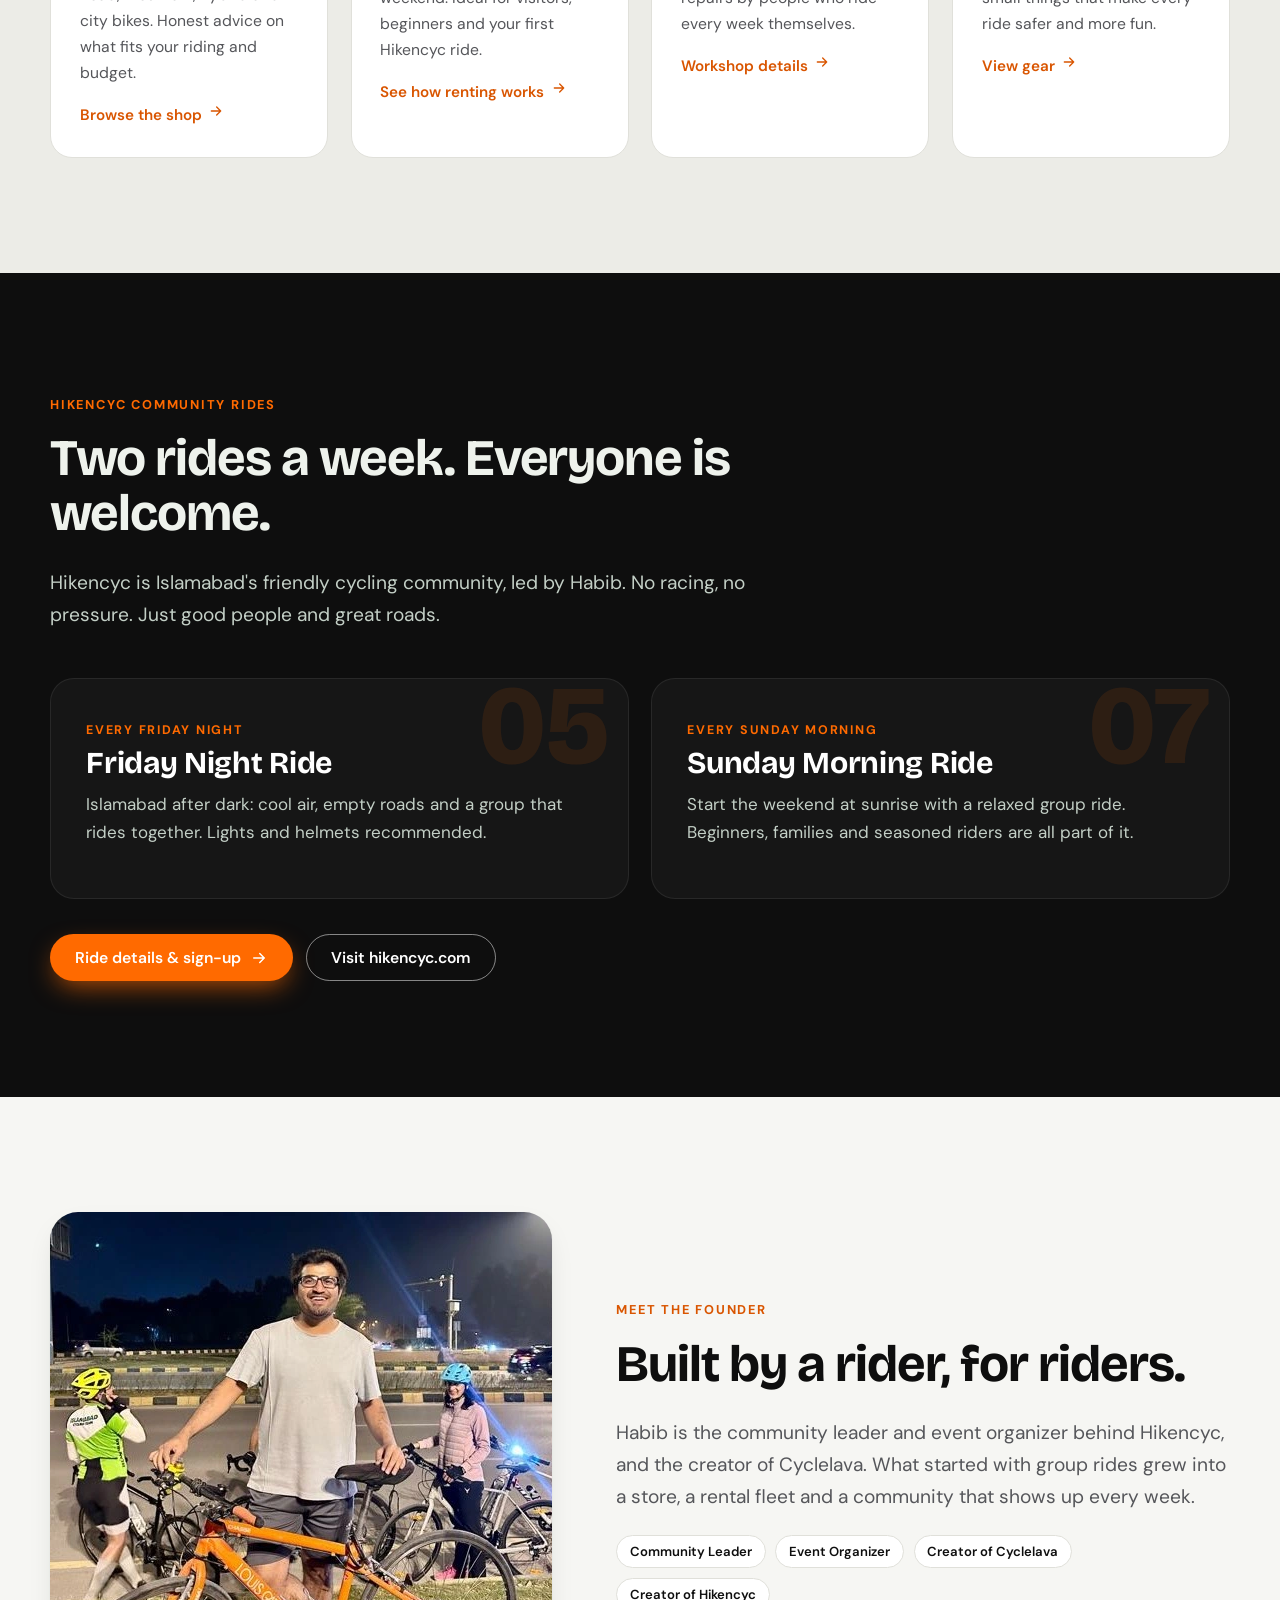
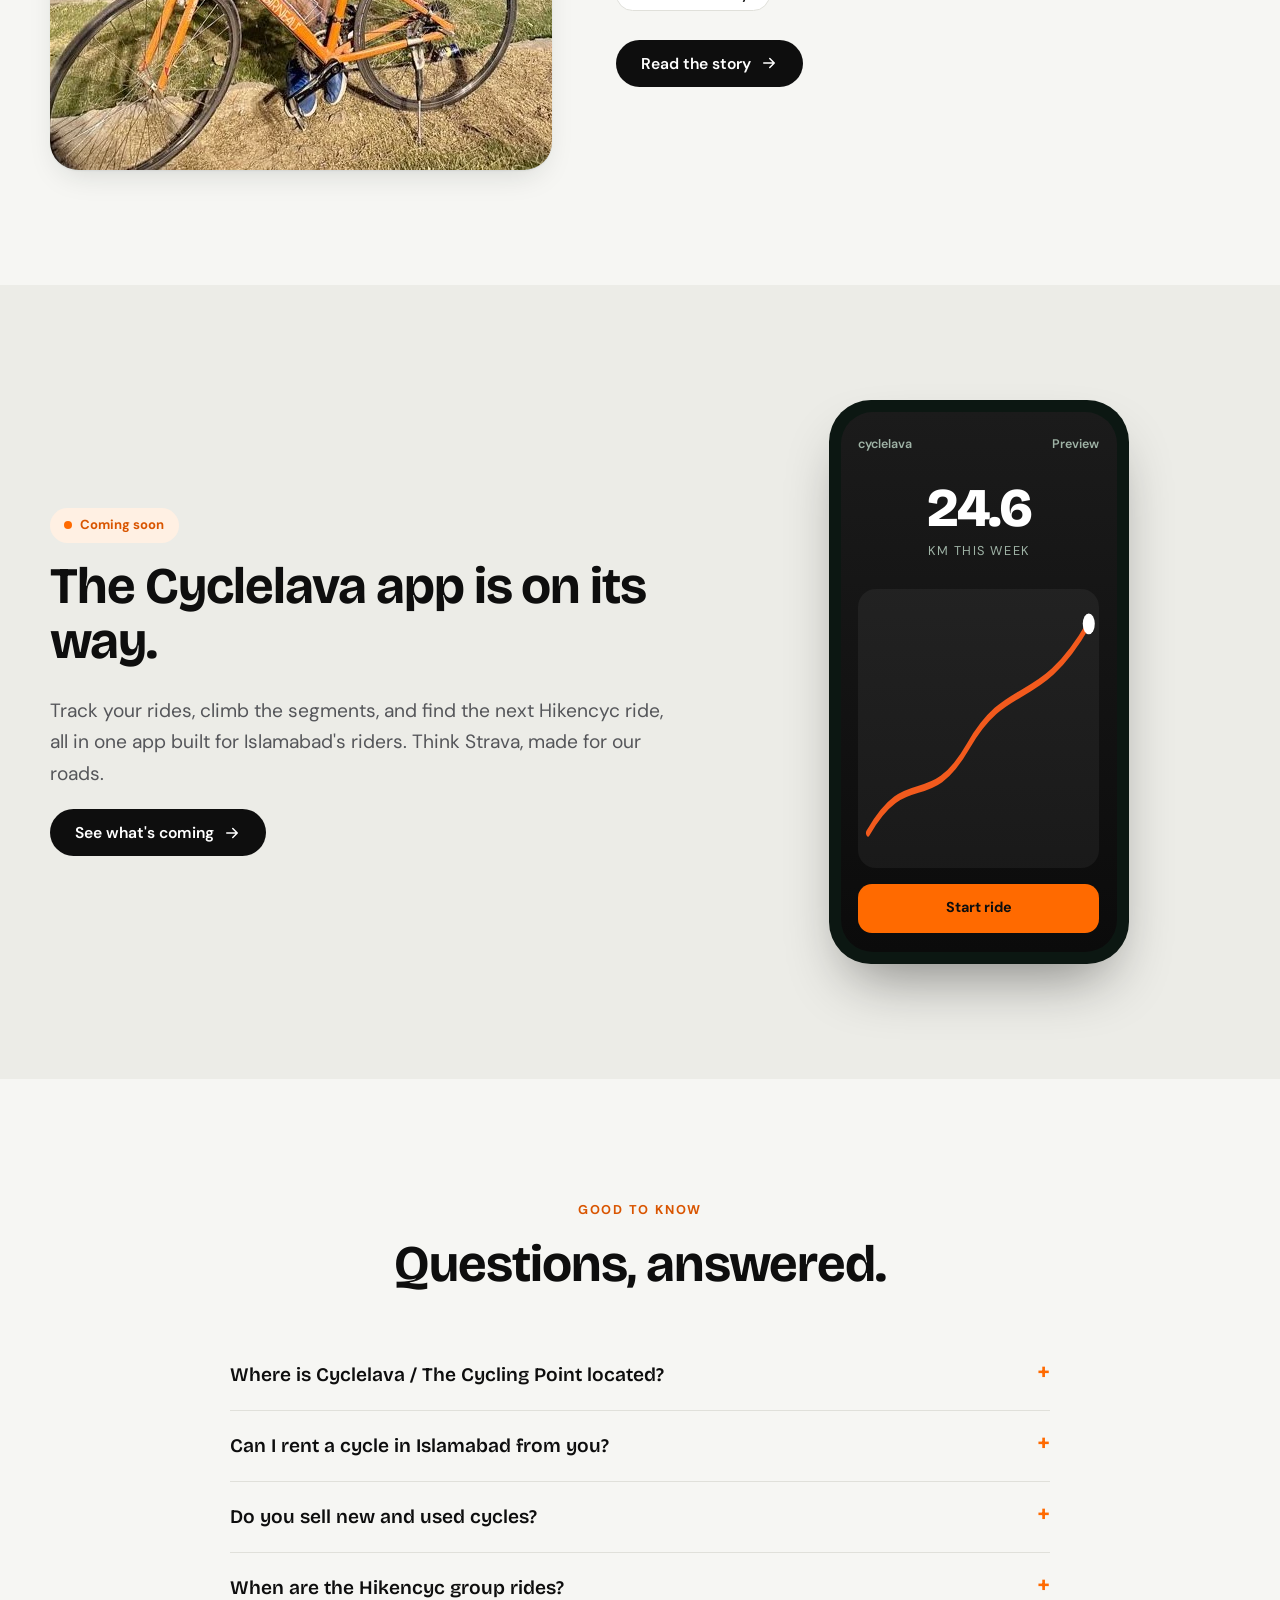
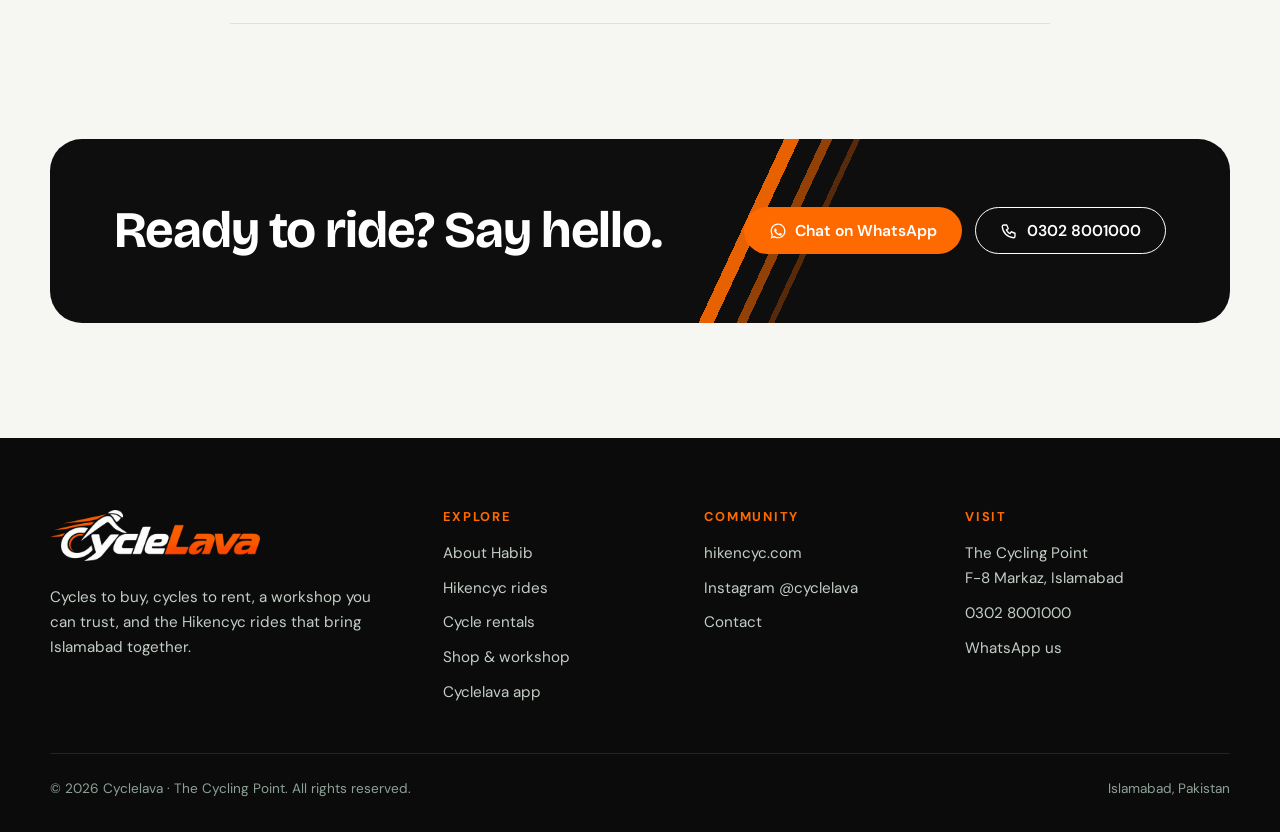
==== commit 80a3a067: "Revise title and description in index.html Updated the title and description meta tags for better SE" ====
--- a/index.html
+++ b/index.html
@@ -12,8 +12,8 @@
 </script>
 <meta charset="UTF-8">
 <meta name="viewport" content="width=device-width, initial-scale=1">
-<title>Cycle Shop &amp; Cycle on Rent in Islamabad | Cyclelava</title>
-<meta name="description" content="Rent cycles, buy new and used bicycles, or get repairs at The Cycling Point, F-8 Markaz, Islamabad. Join Hikencyc group rides. WhatsApp us to book.">
+<title>Bicycle Shop &amp; Cycle on Rent in Islamabad | Cyclelava</title>
+<meta name="description" content="Buy new & used bicycles, rent by the hour or day, and get repairs at The Cycling Point, F-8 Markaz, Islamabad. Weekly group rides. WhatsApp us to book.">
 <link rel="canonical" href="https://cyclelava.com/">
 <meta name="robots" content="index, follow, max-image-preview:large">
 <meta name="theme-color" content="#f6f2ea">
@@ -22,19 +22,19 @@
 <meta property="og:site_name" content="Cyclelava">
 <meta property="og:type" content="website">
 <meta property="og:title" content="Cycle Shop &amp; Cycle on Rent in Islamabad | Cyclelava">
-<meta property="og:description" content="Rent cycles, buy new and used bicycles, or get repairs at The Cycling Point, F-8 Markaz, Islamabad. Join Hikencyc group rides. WhatsApp 0300 1294738 to book.">
+<meta property="og:description" content="Rent cycles, buy new and used bicycles, or get repairs at The Cycling Point, F-8 Markaz, Islamabad. Join Hikencyc group rides. WhatsApp 0302 8001000 to book.">
 <meta property="og:url" content="https://cyclelava.com/">
 <meta property="og:image" content="https://cyclelava.com/assets/images/og-logo.webp">
 <meta property="og:locale" content="en_PK">
 <meta name="twitter:card" content="summary_large_image">
 <meta name="twitter:title" content="Cycle Shop &amp; Cycle on Rent in Islamabad | Cyclelava">
-<meta name="twitter:description" content="Rent cycles, buy new and used bicycles, or get repairs at The Cycling Point, F-8 Markaz, Islamabad. Join Hikencyc group rides. WhatsApp 0300 1294738 to book.">
+<meta name="twitter:description" content="Rent cycles, buy new and used bicycles, or get repairs at The Cycling Point, F-8 Markaz, Islamabad. Join Hikencyc group rides. WhatsApp 0302 8001000 to book.">
 <meta name="twitter:image" content="https://cyclelava.com/assets/images/og-logo.webp">
 <link rel="icon" type="image/png" href="/assets/images/favicon.webp">
 <link rel="apple-touch-icon" href="/assets/images/apple-touch-icon.webp">
 <link rel="preconnect" href="https://fonts.googleapis.com"><link rel="preconnect" href="https://fonts.gstatic.com" crossorigin><link href="https://fonts.googleapis.com/css2?family=Bricolage+Grotesque:opsz,wght@12..96,500;12..96,700;12..96,800&family=DM+Sans:wght@400;500;600;700&display=swap" rel="stylesheet">
 <link rel="stylesheet" href="/assets/css/style.css?v=4">
-<script type="application/ld+json">{"@context": "https://schema.org", "@type": ["BikeStore", "LocalBusiness"], "@id": "https://cyclelava.com/#business", "name": "Cyclelava | The Cycling Point", "alternateName": ["Cyclelava", "The Cycling Point Islamabad"], "description": "Bicycle store in F-8 Markaz, Islamabad: new and pre-owned cycles, bicycle rentals, accessories, repairs and home of the Hikencyc cycling community.", "url": "https://cyclelava.com/", "image": "https://cyclelava.com/assets/images/habib.jpg", "logo": "https://cyclelava.com/assets/images/logo.webp", "telephone": "+923001294738", "sameAs": ["https://instagram.com/cyclelava", "https://hikencyc.com"], "priceRange": "$$", "hasMap": "https://www.google.com/maps/search/?api=1&query=The+Cycling+Point+F-8+Markaz+Islamabad", "address": {"@type": "PostalAddress", "streetAddress": "The Cycling Point, F-8 Markaz", "addressLocality": "Islamabad", "addressRegion": "Islamabad Capital Territory", "addressCountry": "PK"}, "founder": {"@id": "https://cyclelava.com/about/#habib"}, "areaServed": "Islamabad"}</script><script type="application/ld+json">{"@context": "https://schema.org", "@type": "WebSite", "name": "Cyclelava", "url": "https://cyclelava.com/", "publisher": {"@id": "https://cyclelava.com/#business"}}</script><script type="application/ld+json">{"@context": "https://schema.org", "@type": "FAQPage", "mainEntity": [{"@type": "Question", "name": "Where is Cyclelava / The Cycling Point located?", "acceptedAnswer": {"@type": "Answer", "text": "We are at The Cycling Point in F-8 Markaz, Islamabad. Message us on WhatsApp at 0300 1294738 and we will share the exact location pin."}}, {"@type": "Question", "name": "Can I rent a cycle in Islamabad from you?", "acceptedAnswer": {"@type": "Answer", "text": "Yes. Rental cycles are available from The Cycling Point in F-8 Markaz. Send us the cycle type and duration on WhatsApp and we will confirm the rate and availability."}}, {"@type": "Question", "name": "Do you sell new and used cycles?", "acceptedAnswer": {"@type": "Answer", "text": "Yes. We sell both new and pre-owned bicycles, along with helmets, lights and other cycling accessories, and our workshop services what we sell."}}, {"@type": "Question", "name": "When are the Hikencyc group rides?", "acceptedAnswer": {"@type": "Answer", "text": "Hikencyc rides run every Friday night and every Sunday morning in Islamabad. Message us on WhatsApp for the latest meeting point and time."}}]}</script>
+<script type="application/ld+json">{"@context": "https://schema.org", "@type": ["BikeStore", "LocalBusiness"], "@id": "https://cyclelava.com/#business", "name": "Cyclelava | The Cycling Point", "alternateName": ["Cyclelava", "The Cycling Point Islamabad"], "description": "Bicycle store in F-8 Markaz, Islamabad: new and pre-owned cycles, bicycle rentals, accessories, repairs and home of the Hikencyc cycling community.", "url": "https://cyclelava.com/", "image": "https://cyclelava.com/assets/images/habib.jpg", "logo": "https://cyclelava.com/assets/images/logo.webp", "telephone": "+923028001000", "sameAs": ["https://instagram.com/cyclelava", "https://hikencyc.com"], "priceRange": "$$", "hasMap": "https://www.google.com/maps/search/?api=1&query=The+Cycling+Point+F-8+Markaz+Islamabad", "address": {"@type": "PostalAddress", "streetAddress": "The Cycling Point, F-8 Markaz", "addressLocality": "Islamabad", "addressRegion": "Islamabad Capital Territory", "addressCountry": "PK"}, "founder": {"@id": "https://cyclelava.com/about/#habib"}, "areaServed": "Islamabad"}</script><script type="application/ld+json">{"@context": "https://schema.org", "@type": "WebSite", "name": "Cyclelava", "url": "https://cyclelava.com/", "publisher": {"@id": "https://cyclelava.com/#business"}}</script><script type="application/ld+json">{"@context": "https://schema.org", "@type": "FAQPage", "mainEntity": [{"@type": "Question", "name": "Where is Cyclelava / The Cycling Point located?", "acceptedAnswer": {"@type": "Answer", "text": "We are at The Cycling Point in F-8 Markaz, Islamabad. Message us on WhatsApp at 0302 8001000 and we will share the exact location pin."}}, {"@type": "Question", "name": "Can I rent a cycle in Islamabad from you?", "acceptedAnswer": {"@type": "Answer", "text": "Yes. Rental cycles are available from The Cycling Point in F-8 Markaz. Send us the cycle type and duration on WhatsApp and we will confirm the rate and availability."}}, {"@type": "Question", "name": "Do you sell new and used cycles?", "acceptedAnswer": {"@type": "Answer", "text": "Yes. We sell both new and pre-owned bicycles, along with helmets, lights and other cycling accessories, and our workshop services what we sell."}}, {"@type": "Question", "name": "When are the Hikencyc group rides?", "acceptedAnswer": {"@type": "Answer", "text": "Hikencyc rides run every Friday night and every Sunday morning in Islamabad. Message us on WhatsApp for the latest meeting point and time."}}]}</script>
 <meta name="google-site-verification" content="ncvYaAMF984yE5NrZD3NUzK6ipdsHXLYg_5XrM_vUbw" />
 </head>
 
@@ -42,8 +42,8 @@
 <a class="skip" href="#main">Skip to content</a>
 <header class="site-header"><div class="container nav">
 <a class="logo" href="/" aria-label="CycleLava home"><img src="/assets/images/logo-speedmark-light.webp" width="576" height="140" alt="CycleLava"></a>
-<nav aria-label="Main"><ul class="nav-links"><li><a href="/" aria-current="page">Home</a></li><li><a href="/about/">About</a></li><li><a href="/events/">Rides</a></li><li><a href="/rentals/">Rentals</a></li><li><a href="/shop/">Shop</a></li><li><a href="/app/">App</a></li><li><a href="/contact/">Contact</a></li><li class="menu-cta"><a class="btn btn-wa" href="https://wa.me/923001294738?text=Assalam-o-Alaikum%21%20I%20found%20you%20through%20the%20Cyclelava%20website." target="_blank" rel="noopener"><svg viewBox="0 0 24 24" fill="currentColor"><path d="M12.04 2c-5.46 0-9.91 4.45-9.91 9.91 0 1.75.46 3.45 1.32 4.95L2.05 22l5.25-1.38c1.45.79 3.08 1.21 4.74 1.21 5.46 0 9.91-4.45 9.91-9.91 0-2.65-1.03-5.14-2.9-7.01A9.816 9.816 0 0012.04 2m.01 1.67c2.2 0 4.26.86 5.82 2.42a8.225 8.225 0 012.41 5.83c0 4.54-3.7 8.24-8.24 8.24-1.48 0-2.93-.4-4.2-1.15l-.3-.18-3.12.82.83-3.04-.2-.31a8.196 8.196 0 01-1.26-4.38c0-4.54 3.7-8.24 8.24-8.24m4.52 11.64c-.25-.13-1.47-.72-1.7-.81-.23-.08-.39-.13-.56.13-.17.25-.64.81-.79.97-.14.17-.29.19-.54.06-.25-.13-1.06-.39-2.01-1.24-.74-.66-1.25-1.48-1.39-1.73-.14-.25-.01-.39.11-.51.11-.11.25-.29.37-.43.13-.15.17-.25.25-.42.08-.17.04-.31-.02-.44-.06-.13-.56-1.35-.77-1.85-.2-.49-.41-.42-.56-.43h-.48c-.17 0-.44.06-.67.31-.23.25-.88.86-.88 2.1 0 1.24.9 2.44 1.03 2.61.13.17 1.78 2.71 4.3 3.8 2.53 1.08 2.53.72 2.98.68.46-.05 1.47-.6 1.68-1.18.21-.58.21-1.08.15-1.18-.06-.1-.23-.17-.48-.29z"/></svg> Chat on WhatsApp</a><a class="btn btn-ghost" href="tel:+923001294738"><svg viewBox="0 0 24 24" fill="none" stroke="currentColor" stroke-width="1.8" stroke-linecap="round" stroke-linejoin="round"><path d="M5 4h4l2 5-2.5 1.5a11 11 0 005 5L15 13l5 2v4a2 2 0 01-2 2A16 16 0 013 6a2 2 0 012-2z"/></svg> Call 0300 1294738</a></li></ul></nav>
-<a class="btn btn-wa btn-sm nav-cta" href="https://wa.me/923001294738?text=Assalam-o-Alaikum%21%20I%20found%20you%20through%20the%20Cyclelava%20website." target="_blank" rel="noopener"><svg viewBox="0 0 24 24" fill="currentColor"><path d="M12.04 2c-5.46 0-9.91 4.45-9.91 9.91 0 1.75.46 3.45 1.32 4.95L2.05 22l5.25-1.38c1.45.79 3.08 1.21 4.74 1.21 5.46 0 9.91-4.45 9.91-9.91 0-2.65-1.03-5.14-2.9-7.01A9.816 9.816 0 0012.04 2m.01 1.67c2.2 0 4.26.86 5.82 2.42a8.225 8.225 0 012.41 5.83c0 4.54-3.7 8.24-8.24 8.24-1.48 0-2.93-.4-4.2-1.15l-.3-.18-3.12.82.83-3.04-.2-.31a8.196 8.196 0 01-1.26-4.38c0-4.54 3.7-8.24 8.24-8.24m4.52 11.64c-.25-.13-1.47-.72-1.7-.81-.23-.08-.39-.13-.56.13-.17.25-.64.81-.79.97-.14.17-.29.19-.54.06-.25-.13-1.06-.39-2.01-1.24-.74-.66-1.25-1.48-1.39-1.73-.14-.25-.01-.39.11-.51.11-.11.25-.29.37-.43.13-.15.17-.25.25-.42.08-.17.04-.31-.02-.44-.06-.13-.56-1.35-.77-1.85-.2-.49-.41-.42-.56-.43h-.48c-.17 0-.44.06-.67.31-.23.25-.88.86-.88 2.1 0 1.24.9 2.44 1.03 2.61.13.17 1.78 2.71 4.3 3.8 2.53 1.08 2.53.72 2.98.68.46-.05 1.47-.6 1.68-1.18.21-.58.21-1.08.15-1.18-.06-.1-.23-.17-.48-.29z"/></svg> WhatsApp</a>
+<nav aria-label="Main"><ul class="nav-links"><li><a href="/" aria-current="page">Home</a></li><li><a href="/about/">About</a></li><li><a href="/events/">Rides</a></li><li><a href="/rentals/">Rentals</a></li><li><a href="/shop/">Shop</a></li><li><a href="/app/">App</a></li><li><a href="/contact/">Contact</a></li><li class="menu-cta"><a class="btn btn-wa" href="https://wa.me/923028001000?text=Assalam-o-Alaikum%21%20I%20found%20you%20through%20the%20Cyclelava%20website." target="_blank" rel="noopener"><svg viewBox="0 0 24 24" fill="currentColor"><path d="M12.04 2c-5.46 0-9.91 4.45-9.91 9.91 0 1.75.46 3.45 1.32 4.95L2.05 22l5.25-1.38c1.45.79 3.08 1.21 4.74 1.21 5.46 0 9.91-4.45 9.91-9.91 0-2.65-1.03-5.14-2.9-7.01A9.816 9.816 0 0012.04 2m.01 1.67c2.2 0 4.26.86 5.82 2.42a8.225 8.225 0 012.41 5.83c0 4.54-3.7 8.24-8.24 8.24-1.48 0-2.93-.4-4.2-1.15l-.3-.18-3.12.82.83-3.04-.2-.31a8.196 8.196 0 01-1.26-4.38c0-4.54 3.7-8.24 8.24-8.24m4.52 11.64c-.25-.13-1.47-.72-1.7-.81-.23-.08-.39-.13-.56.13-.17.25-.64.81-.79.97-.14.17-.29.19-.54.06-.25-.13-1.06-.39-2.01-1.24-.74-.66-1.25-1.48-1.39-1.73-.14-.25-.01-.39.11-.51.11-.11.25-.29.37-.43.13-.15.17-.25.25-.42.08-.17.04-.31-.02-.44-.06-.13-.56-1.35-.77-1.85-.2-.49-.41-.42-.56-.43h-.48c-.17 0-.44.06-.67.31-.23.25-.88.86-.88 2.1 0 1.24.9 2.44 1.03 2.61.13.17 1.78 2.71 4.3 3.8 2.53 1.08 2.53.72 2.98.68.46-.05 1.47-.6 1.68-1.18.21-.58.21-1.08.15-1.18-.06-.1-.23-.17-.48-.29z"/></svg> Chat on WhatsApp</a><a class="btn btn-ghost" href="tel:+923028001000"><svg viewBox="0 0 24 24" fill="none" stroke="currentColor" stroke-width="1.8" stroke-linecap="round" stroke-linejoin="round"><path d="M5 4h4l2 5-2.5 1.5a11 11 0 005 5L15 13l5 2v4a2 2 0 01-2 2A16 16 0 013 6a2 2 0 012-2z"/></svg> Call 0302 8001000</a></li></ul></nav>
+<a class="btn btn-wa btn-sm nav-cta" href="https://wa.me/923028001000?text=Assalam-o-Alaikum%21%20I%20found%20you%20through%20the%20Cyclelava%20website." target="_blank" rel="noopener"><svg viewBox="0 0 24 24" fill="currentColor"><path d="M12.04 2c-5.46 0-9.91 4.45-9.91 9.91 0 1.75.46 3.45 1.32 4.95L2.05 22l5.25-1.38c1.45.79 3.08 1.21 4.74 1.21 5.46 0 9.91-4.45 9.91-9.91 0-2.65-1.03-5.14-2.9-7.01A9.816 9.816 0 0012.04 2m.01 1.67c2.2 0 4.26.86 5.82 2.42a8.225 8.225 0 012.41 5.83c0 4.54-3.7 8.24-8.24 8.24-1.48 0-2.93-.4-4.2-1.15l-.3-.18-3.12.82.83-3.04-.2-.31a8.196 8.196 0 01-1.26-4.38c0-4.54 3.7-8.24 8.24-8.24m4.52 11.64c-.25-.13-1.47-.72-1.7-.81-.23-.08-.39-.13-.56.13-.17.25-.64.81-.79.97-.14.17-.29.19-.54.06-.25-.13-1.06-.39-2.01-1.24-.74-.66-1.25-1.48-1.39-1.73-.14-.25-.01-.39.11-.51.11-.11.25-.29.37-.43.13-.15.17-.25.25-.42.08-.17.04-.31-.02-.44-.06-.13-.56-1.35-.77-1.85-.2-.49-.41-.42-.56-.43h-.48c-.17 0-.44.06-.67.31-.23.25-.88.86-.88 2.1 0 1.24.9 2.44 1.03 2.61.13.17 1.78 2.71 4.3 3.8 2.53 1.08 2.53.72 2.98.68.46-.05 1.47-.6 1.68-1.18.21-.58.21-1.08.15-1.18-.06-.1-.23-.17-.48-.29z"/></svg> WhatsApp</a>
 <button class="nav-toggle" aria-label="Menu" aria-expanded="false"><span></span></button>
 </div></header>
 <main id="main">
@@ -76,7 +76,7 @@
           Rent a cycle
           <svg viewBox="0 0 24 24" fill="none" stroke="currentColor" stroke-width="2.2" stroke-linecap="round" stroke-linejoin="round"><path d="M5 12h14M13 6l6 6-6 6"/></svg>
         </a>
-        <a class="btn btn-wa-outline btn-lg" href="https://wa.me/923001294738?text=Assalam-o-Alaikum%21%20I%20am%20interested%20in%20Cyclelava%20rentals%20and%20cycles." target="_blank" rel="noopener">
+        <a class="btn btn-wa-outline btn-lg" href="https://wa.me/923028001000?text=Assalam-o-Alaikum%21%20I%20am%20interested%20in%20Cyclelava%20rentals%20and%20cycles." target="_blank" rel="noopener">
           <svg viewBox="0 0 24 24" fill="currentColor"><path d="M12.04 2c-5.46 0-9.91 4.45-9.91 9.91 0 1.75.46 3.45 1.32 4.95L2.05 22l5.25-1.38c1.45.79 3.08 1.21 4.74 1.21 5.46 0 9.91-4.45 9.91-9.91 0-2.65-1.03-5.14-2.9-7.01A9.816 9.816 0 0012.04 2m.01 1.67c2.2 0 4.26.86 5.82 2.42a8.225 8.225 0 012.41 5.83c0 4.54-3.7 8.24-8.24 8.24-1.48 0-2.93-.4-4.2-1.15l-.3-.18-3.12.82.83-3.04-.2-.31a8.196 8.196 0 01-1.26-4.38c0-4.54 3.7-8.24 8.24-8.24m4.52 11.64c-.25-.13-1.47-.72-1.7-.81-.23-.08-.39-.13-.56.13-.17.25-.64.81-.79.97-.14.17-.29.19-.54.06-.25-.13-1.06-.39-2.01-1.24-.74-.66-1.25-1.48-1.39-1.73-.14-.25-.01-.39.11-.51.11-.11.25-.29.37-.43.13-.15.17-.25.25-.42.08-.17.04-.31-.02-.44-.06-.13-.56-1.35-.77-1.85-.2-.49-.41-.42-.56-.43h-.48c-.17 0-.44.06-.67.31-.23.25-.88.86-.88 2.1 0 1.24.9 2.44 1.03 2.61.13.17 1.78 2.71 4.3 3.8 2.53 1.08 2.53.72 2.98.68.46-.05 1.47-.6 1.68-1.18.21-.58.21-1.08.15-1.18-.06-.1-.23-.17-.48-.29z"/></svg>
           Chat on WhatsApp
         </a>
@@ -270,9 +270,9 @@
 
 <section class="section"><div class="container">
 <div class="section-head center reveal"><span class="eyebrow">Good to know</span><h2>Questions, answered.</h2></div>
-<div class="faq"><details><summary>Where is Cyclelava / The Cycling Point located?</summary><p>We are at The Cycling Point in F-8 Markaz, Islamabad. Message us on WhatsApp at 0300 1294738 and we will share the exact location pin.</p></details><details><summary>Can I rent a cycle in Islamabad from you?</summary><p>Yes. Rental cycles are available from The Cycling Point in F-8 Markaz. Send us the cycle type and duration on WhatsApp and we will confirm the rate and availability.</p></details><details><summary>Do you sell new and used cycles?</summary><p>Yes. We sell both new and pre-owned bicycles, along with helmets, lights and other cycling accessories, and our workshop services what we sell.</p></details><details><summary>When are the Hikencyc group rides?</summary><p>Hikencyc rides run every Friday night and every Sunday morning in Islamabad. Message us on WhatsApp for the latest meeting point and time.</p></details></div>
+<div class="faq"><details><summary>Where is Cyclelava / The Cycling Point located?</summary><p>We are at The Cycling Point in F-8 Markaz, Islamabad. Message us on WhatsApp at 0302 8001000 and we will share the exact location pin.</p></details><details><summary>Can I rent a cycle in Islamabad from you?</summary><p>Yes. Rental cycles are available from The Cycling Point in F-8 Markaz. Send us the cycle type and duration on WhatsApp and we will confirm the rate and availability.</p></details><details><summary>Do you sell new and used cycles?</summary><p>Yes. We sell both new and pre-owned bicycles, along with helmets, lights and other cycling accessories, and our workshop services what we sell.</p></details><details><summary>When are the Hikencyc group rides?</summary><p>Hikencyc rides run every Friday night and every Sunday morning in Islamabad. Message us on WhatsApp for the latest meeting point and time.</p></details></div>
 </div></section>
-<section class="section" style="padding-top:0"><div class="container"><div class="cta-band reveal"><h2>Ready to ride? Say hello.</h2><div class="btn-row"><a class="btn btn-dark" href="https://wa.me/923001294738?text=Assalam-o-Alaikum%21%20I%20have%20a%20question%20about%20Cyclelava." target="_blank" rel="noopener"><svg viewBox="0 0 24 24" fill="currentColor"><path d="M12.04 2c-5.46 0-9.91 4.45-9.91 9.91 0 1.75.46 3.45 1.32 4.95L2.05 22l5.25-1.38c1.45.79 3.08 1.21 4.74 1.21 5.46 0 9.91-4.45 9.91-9.91 0-2.65-1.03-5.14-2.9-7.01A9.816 9.816 0 0012.04 2m.01 1.67c2.2 0 4.26.86 5.82 2.42a8.225 8.225 0 012.41 5.83c0 4.54-3.7 8.24-8.24 8.24-1.48 0-2.93-.4-4.2-1.15l-.3-.18-3.12.82.83-3.04-.2-.31a8.196 8.196 0 01-1.26-4.38c0-4.54 3.7-8.24 8.24-8.24m4.52 11.64c-.25-.13-1.47-.72-1.7-.81-.23-.08-.39-.13-.56.13-.17.25-.64.81-.79.97-.14.17-.29.19-.54.06-.25-.13-1.06-.39-2.01-1.24-.74-.66-1.25-1.48-1.39-1.73-.14-.25-.01-.39.11-.51.11-.11.25-.29.37-.43.13-.15.17-.25.25-.42.08-.17.04-.31-.02-.44-.06-.13-.56-1.35-.77-1.85-.2-.49-.41-.42-.56-.43h-.48c-.17 0-.44.06-.67.31-.23.25-.88.86-.88 2.1 0 1.24.9 2.44 1.03 2.61.13.17 1.78 2.71 4.3 3.8 2.53 1.08 2.53.72 2.98.68.46-.05 1.47-.6 1.68-1.18.21-.58.21-1.08.15-1.18-.06-.1-.23-.17-.48-.29z"/></svg> Chat on WhatsApp</a><a class="btn btn-ghost" style="border-color:#fff;color:#fff" href="tel:+923001294738"><svg viewBox="0 0 24 24" fill="none" stroke="currentColor" stroke-width="1.8" stroke-linecap="round" stroke-linejoin="round"><path d="M5 4h4l2 5-2.5 1.5a11 11 0 005 5L15 13l5 2v4a2 2 0 01-2 2A16 16 0 013 6a2 2 0 012-2z"/></svg> 0300 1294738</a></div></div></div></section>
+<section class="section" style="padding-top:0"><div class="container"><div class="cta-band reveal"><h2>Ready to ride? Say hello.</h2><div class="btn-row"><a class="btn btn-dark" href="https://wa.me/923028001000?text=Assalam-o-Alaikum%21%20I%20have%20a%20question%20about%20Cyclelava." target="_blank" rel="noopener"><svg viewBox="0 0 24 24" fill="currentColor"><path d="M12.04 2c-5.46 0-9.91 4.45-9.91 9.91 0 1.75.46 3.45 1.32 4.95L2.05 22l5.25-1.38c1.45.79 3.08 1.21 4.74 1.21 5.46 0 9.91-4.45 9.91-9.91 0-2.65-1.03-5.14-2.9-7.01A9.816 9.816 0 0012.04 2m.01 1.67c2.2 0 4.26.86 5.82 2.42a8.225 8.225 0 012.41 5.83c0 4.54-3.7 8.24-8.24 8.24-1.48 0-2.93-.4-4.2-1.15l-.3-.18-3.12.82.83-3.04-.2-.31a8.196 8.196 0 01-1.26-4.38c0-4.54 3.7-8.24 8.24-8.24m4.52 11.64c-.25-.13-1.47-.72-1.7-.81-.23-.08-.39-.13-.56.13-.17.25-.64.81-.79.97-.14.17-.29.19-.54.06-.25-.13-1.06-.39-2.01-1.24-.74-.66-1.25-1.48-1.39-1.73-.14-.25-.01-.39.11-.51.11-.11.25-.29.37-.43.13-.15.17-.25.25-.42.08-.17.04-.31-.02-.44-.06-.13-.56-1.35-.77-1.85-.2-.49-.41-.42-.56-.43h-.48c-.17 0-.44.06-.67.31-.23.25-.88.86-.88 2.1 0 1.24.9 2.44 1.03 2.61.13.17 1.78 2.71 4.3 3.8 2.53 1.08 2.53.72 2.98.68.46-.05 1.47-.6 1.68-1.18.21-.58.21-1.08.15-1.18-.06-.1-.23-.17-.48-.29z"/></svg> Chat on WhatsApp</a><a class="btn btn-ghost" style="border-color:#fff;color:#fff" href="tel:+923028001000"><svg viewBox="0 0 24 24" fill="none" stroke="currentColor" stroke-width="1.8" stroke-linecap="round" stroke-linejoin="round"><path d="M5 4h4l2 5-2.5 1.5a11 11 0 005 5L15 13l5 2v4a2 2 0 01-2 2A16 16 0 013 6a2 2 0 012-2z"/></svg> 0302 8001000</a></div></div></div></section>
 
 </main>
 <footer class="site-footer"><div class="container">
@@ -281,12 +281,12 @@
 <p style="margin-top:1rem;max-width:34ch">Cycles to buy, cycles to rent, a workshop you can trust, and the Hikencyc rides that bring Islamabad together.</p></div>
 <div><h4>Explore</h4><ul><li><a href="/about/">About Habib</a></li><li><a href="/events/">Hikencyc rides</a></li><li><a href="/rentals/">Cycle rentals</a></li><li><a href="/shop/">Shop &amp; workshop</a></li><li><a href="/app/">Cyclelava app</a></li></ul></div>
 <div><h4>Community</h4><ul><li><a href="https://hikencyc.com" target="_blank" rel="noopener">hikencyc.com</a></li><li><a href="https://instagram.com/cyclelava" target="_blank" rel="noopener">Instagram @cyclelava</a></li><li><a href="/contact/">Contact</a></li></ul></div>
-<div><h4>Visit</h4><ul><li>The Cycling Point<br>F-8 Markaz, Islamabad</li><li><a href="tel:+923001294738">0300 1294738</a></li><li><a href="https://wa.me/923001294738" target="_blank" rel="noopener">WhatsApp us</a></li></ul></div>
+<div><h4>Visit</h4><ul><li>The Cycling Point<br>F-8 Markaz, Islamabad</li><li><a href="tel:+923028001000">0302 8001000</a></li><li><a href="https://wa.me/923028001000" target="_blank" rel="noopener">WhatsApp us</a></li></ul></div>
 </div>
 <div class="footer-bar"><span>&copy; <span data-year>2026</span> Cyclelava &middot; The Cycling Point. All rights reserved.</span><span>Islamabad, Pakistan</span></div>
 </div></footer>
-<nav class="m-bar" aria-label="Quick actions"><a href="tel:+923001294738"><svg viewBox="0 0 24 24" fill="none" stroke="currentColor" stroke-width="1.8" stroke-linecap="round" stroke-linejoin="round"><path d="M5 4h4l2 5-2.5 1.5a11 11 0 005 5L15 13l5 2v4a2 2 0 01-2 2A16 16 0 013 6a2 2 0 012-2z"/></svg><span>Call</span></a><a class="m-wa" href="https://wa.me/923001294738?text=Assalam-o-Alaikum%21%20I%20am%20visiting%20the%20Cyclelava%20website." target="_blank" rel="noopener"><svg viewBox="0 0 24 24" fill="currentColor"><path d="M12.04 2c-5.46 0-9.91 4.45-9.91 9.91 0 1.75.46 3.45 1.32 4.95L2.05 22l5.25-1.38c1.45.79 3.08 1.21 4.74 1.21 5.46 0 9.91-4.45 9.91-9.91 0-2.65-1.03-5.14-2.9-7.01A9.816 9.816 0 0012.04 2m.01 1.67c2.2 0 4.26.86 5.82 2.42a8.225 8.225 0 012.41 5.83c0 4.54-3.7 8.24-8.24 8.24-1.48 0-2.93-.4-4.2-1.15l-.3-.18-3.12.82.83-3.04-.2-.31a8.196 8.196 0 01-1.26-4.38c0-4.54 3.7-8.24 8.24-8.24m4.52 11.64c-.25-.13-1.47-.72-1.7-.81-.23-.08-.39-.13-.56.13-.17.25-.64.81-.79.97-.14.17-.29.19-.54.06-.25-.13-1.06-.39-2.01-1.24-.74-.66-1.25-1.48-1.39-1.73-.14-.25-.01-.39.11-.51.11-.11.25-.29.37-.43.13-.15.17-.25.25-.42.08-.17.04-.31-.02-.44-.06-.13-.56-1.35-.77-1.85-.2-.49-.41-.42-.56-.43h-.48c-.17 0-.44.06-.67.31-.23.25-.88.86-.88 2.1 0 1.24.9 2.44 1.03 2.61.13.17 1.78 2.71 4.3 3.8 2.53 1.08 2.53.72 2.98.68.46-.05 1.47-.6 1.68-1.18.21-.58.21-1.08.15-1.18-.06-.1-.23-.17-.48-.29z"/></svg><span>WhatsApp</span></a><a href="https://www.google.com/maps/search/?api=1&query=The+Cycling+Point+F-8+Markaz+Islamabad" target="_blank" rel="noopener"><svg viewBox="0 0 24 24" fill="none" stroke="currentColor" stroke-width="1.8" stroke-linecap="round" stroke-linejoin="round"><path d="M12 21s7-6.2 7-11.5A7 7 0 005 9.5C5 14.800 12 21 12 21z"/><circle cx="12" cy="9.5" r="2.5"/></svg><span>Directions</span></a><a href="/events/"><svg viewBox="0 0 24 24" fill="none" stroke="currentColor" stroke-width="1.8" stroke-linecap="round" stroke-linejoin="round"><circle cx="5.5" cy="17" r="3.5"/><circle cx="18.5" cy="17" r="3.5"/><path d="M5.5 17l4-8h6l3 8M9.5 9L8 6H6m6.5 3L10 17m5.5-8l-1-3h2.5"/></svg><span>Rides</span></a></nav>
-<a class="wa-float" href="https://wa.me/923001294738?text=Assalam-o-Alaikum%21%20I%20am%20visiting%20the%20Cyclelava%20website." target="_blank" rel="noopener" aria-label="Chat on WhatsApp"><svg viewBox="0 0 24 24" fill="currentColor"><path d="M12.04 2c-5.46 0-9.91 4.45-9.91 9.91 0 1.75.46 3.45 1.32 4.95L2.05 22l5.25-1.38c1.45.79 3.08 1.21 4.74 1.21 5.46 0 9.91-4.45 9.91-9.91 0-2.65-1.03-5.14-2.9-7.01A9.816 9.816 0 0012.04 2m.01 1.67c2.2 0 4.26.86 5.82 2.42a8.225 8.225 0 012.41 5.83c0 4.54-3.7 8.24-8.24 8.24-1.48 0-2.93-.4-4.2-1.15l-.3-.18-3.12.82.83-3.04-.2-.31a8.196 8.196 0 01-1.26-4.38c0-4.54 3.7-8.24 8.24-8.24m4.52 11.64c-.25-.13-1.47-.72-1.7-.81-.23-.08-.39-.13-.56.13-.17.25-.64.81-.79.97-.14.17-.29.19-.54.06-.25-.13-1.06-.39-2.01-1.24-.74-.66-1.25-1.48-1.39-1.73-.14-.25-.01-.39.11-.51.11-.11.25-.29.37-.43.13-.15.17-.25.25-.42.08-.17.04-.31-.02-.44-.06-.13-.56-1.35-.77-1.85-.2-.49-.41-.42-.56-.43h-.48c-.17 0-.44.06-.67.31-.23.25-.88.86-.88 2.1 0 1.24.9 2.44 1.03 2.61.13.17 1.78 2.71 4.3 3.8 2.53 1.08 2.53.72 2.98.68.46-.05 1.47-.6 1.68-1.18.21-.58.21-1.08.15-1.18-.06-.1-.23-.17-.48-.29z"/></svg></a>
+<nav class="m-bar" aria-label="Quick actions"><a href="tel:+923028001000"><svg viewBox="0 0 24 24" fill="none" stroke="currentColor" stroke-width="1.8" stroke-linecap="round" stroke-linejoin="round"><path d="M5 4h4l2 5-2.5 1.5a11 11 0 005 5L15 13l5 2v4a2 2 0 01-2 2A16 16 0 013 6a2 2 0 012-2z"/></svg><span>Call</span></a><a class="m-wa" href="https://wa.me/923028001000?text=Assalam-o-Alaikum%21%20I%20am%20visiting%20the%20Cyclelava%20website." target="_blank" rel="noopener"><svg viewBox="0 0 24 24" fill="currentColor"><path d="M12.04 2c-5.46 0-9.91 4.45-9.91 9.91 0 1.75.46 3.45 1.32 4.95L2.05 22l5.25-1.38c1.45.79 3.08 1.21 4.74 1.21 5.46 0 9.91-4.45 9.91-9.91 0-2.65-1.03-5.14-2.9-7.01A9.816 9.816 0 0012.04 2m.01 1.67c2.2 0 4.26.86 5.82 2.42a8.225 8.225 0 012.41 5.83c0 4.54-3.7 8.24-8.24 8.24-1.48 0-2.93-.4-4.2-1.15l-.3-.18-3.12.82.83-3.04-.2-.31a8.196 8.196 0 01-1.26-4.38c0-4.54 3.7-8.24 8.24-8.24m4.52 11.64c-.25-.13-1.47-.72-1.7-.81-.23-.08-.39-.13-.56.13-.17.25-.64.81-.79.97-.14.17-.29.19-.54.06-.25-.13-1.06-.39-2.01-1.24-.74-.66-1.25-1.48-1.39-1.73-.14-.25-.01-.39.11-.51.11-.11.25-.29.37-.43.13-.15.17-.25.25-.42.08-.17.04-.31-.02-.44-.06-.13-.56-1.35-.77-1.85-.2-.49-.41-.42-.56-.43h-.48c-.17 0-.44.06-.67.31-.23.25-.88.86-.88 2.1 0 1.24.9 2.44 1.03 2.61.13.17 1.78 2.71 4.3 3.8 2.53 1.08 2.53.72 2.98.68.46-.05 1.47-.6 1.68-1.18.21-.58.21-1.08.15-1.18-.06-.1-.23-.17-.48-.29z"/></svg><span>WhatsApp</span></a><a href="https://www.google.com/maps/search/?api=1&query=The+Cycling+Point+F-8+Markaz+Islamabad" target="_blank" rel="noopener"><svg viewBox="0 0 24 24" fill="none" stroke="currentColor" stroke-width="1.8" stroke-linecap="round" stroke-linejoin="round"><path d="M12 21s7-6.2 7-11.5A7 7 0 005 9.5C5 14.800 12 21 12 21z"/><circle cx="12" cy="9.5" r="2.5"/></svg><span>Directions</span></a><a href="/events/"><svg viewBox="0 0 24 24" fill="none" stroke="currentColor" stroke-width="1.8" stroke-linecap="round" stroke-linejoin="round"><circle cx="5.5" cy="17" r="3.5"/><circle cx="18.5" cy="17" r="3.5"/><path d="M5.5 17l4-8h6l3 8M9.5 9L8 6H6m6.5 3L10 17m5.5-8l-1-3h2.5"/></svg><span>Rides</span></a></nav>
+<a class="wa-float" href="https://wa.me/923028001000?text=Assalam-o-Alaikum%21%20I%20am%20visiting%20the%20Cyclelava%20website." target="_blank" rel="noopener" aria-label="Chat on WhatsApp"><svg viewBox="0 0 24 24" fill="currentColor"><path d="M12.04 2c-5.46 0-9.91 4.45-9.91 9.91 0 1.75.46 3.45 1.32 4.95L2.05 22l5.25-1.38c1.45.79 3.08 1.21 4.74 1.21 5.46 0 9.91-4.45 9.91-9.91 0-2.65-1.03-5.14-2.9-7.01A9.816 9.816 0 0012.04 2m.01 1.67c2.2 0 4.26.86 5.82 2.42a8.225 8.225 0 012.41 5.83c0 4.54-3.7 8.24-8.24 8.24-1.48 0-2.93-.4-4.2-1.15l-.3-.18-3.12.82.83-3.04-.2-.31a8.196 8.196 0 01-1.26-4.38c0-4.54 3.7-8.24 8.24-8.24m4.52 11.64c-.25-.13-1.47-.72-1.7-.81-.23-.08-.39-.13-.56.13-.17.25-.64.81-.79.97-.14.17-.29.19-.54.06-.25-.13-1.06-.39-2.01-1.24-.74-.66-1.25-1.48-1.39-1.73-.14-.25-.01-.39.11-.51.11-.11.25-.29.37-.43.13-.15.17-.25.25-.42.08-.17.04-.31-.02-.44-.06-.13-.56-1.35-.77-1.85-.2-.49-.41-.42-.56-.43h-.48c-.17 0-.44.06-.67.31-.23.25-.88.86-.88 2.1 0 1.24.9 2.44 1.03 2.61.13.17 1.78 2.71 4.3 3.8 2.53 1.08 2.53.72 2.98.68.46-.05 1.47-.6 1.68-1.18.21-.58.21-1.08.15-1.18-.06-.1-.23-.17-.48-.29z"/></svg></a>
 <script src="/assets/js/main.js?v=3" defer></script>
 </body>
 </html>
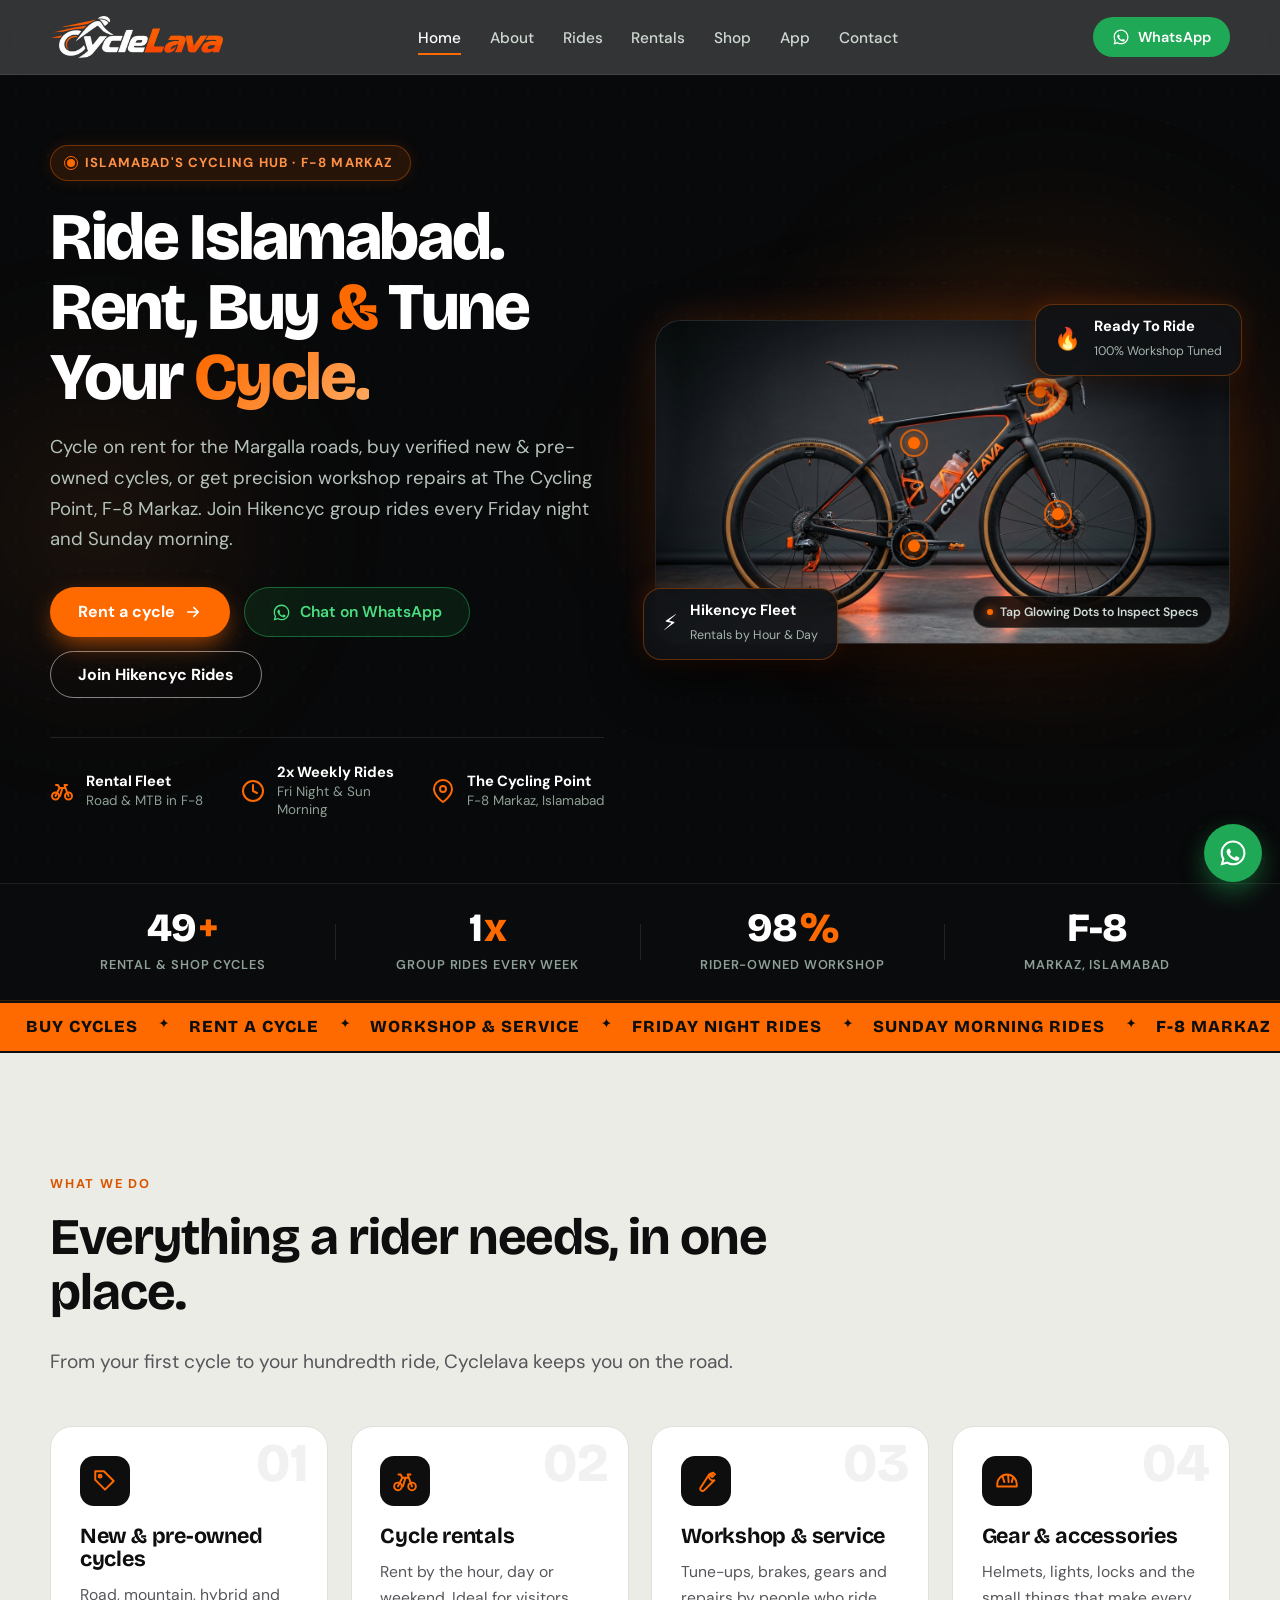
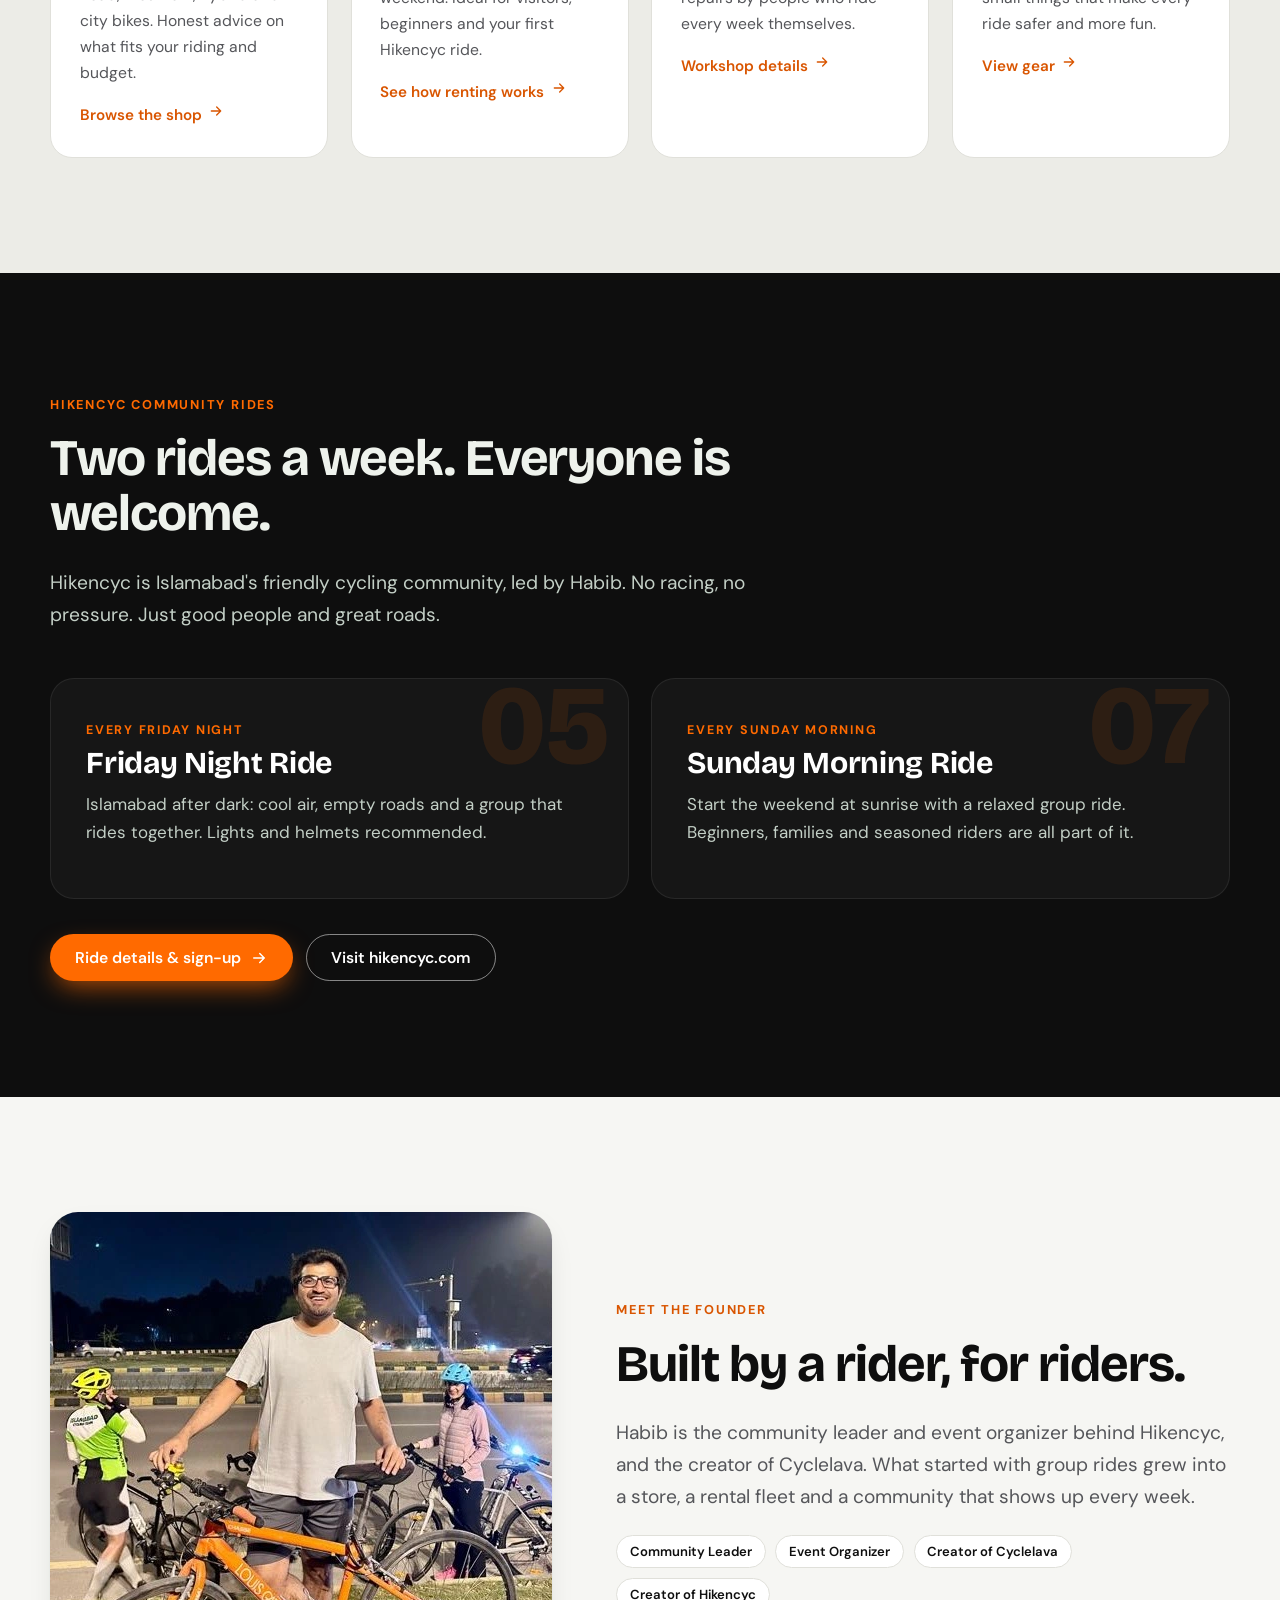
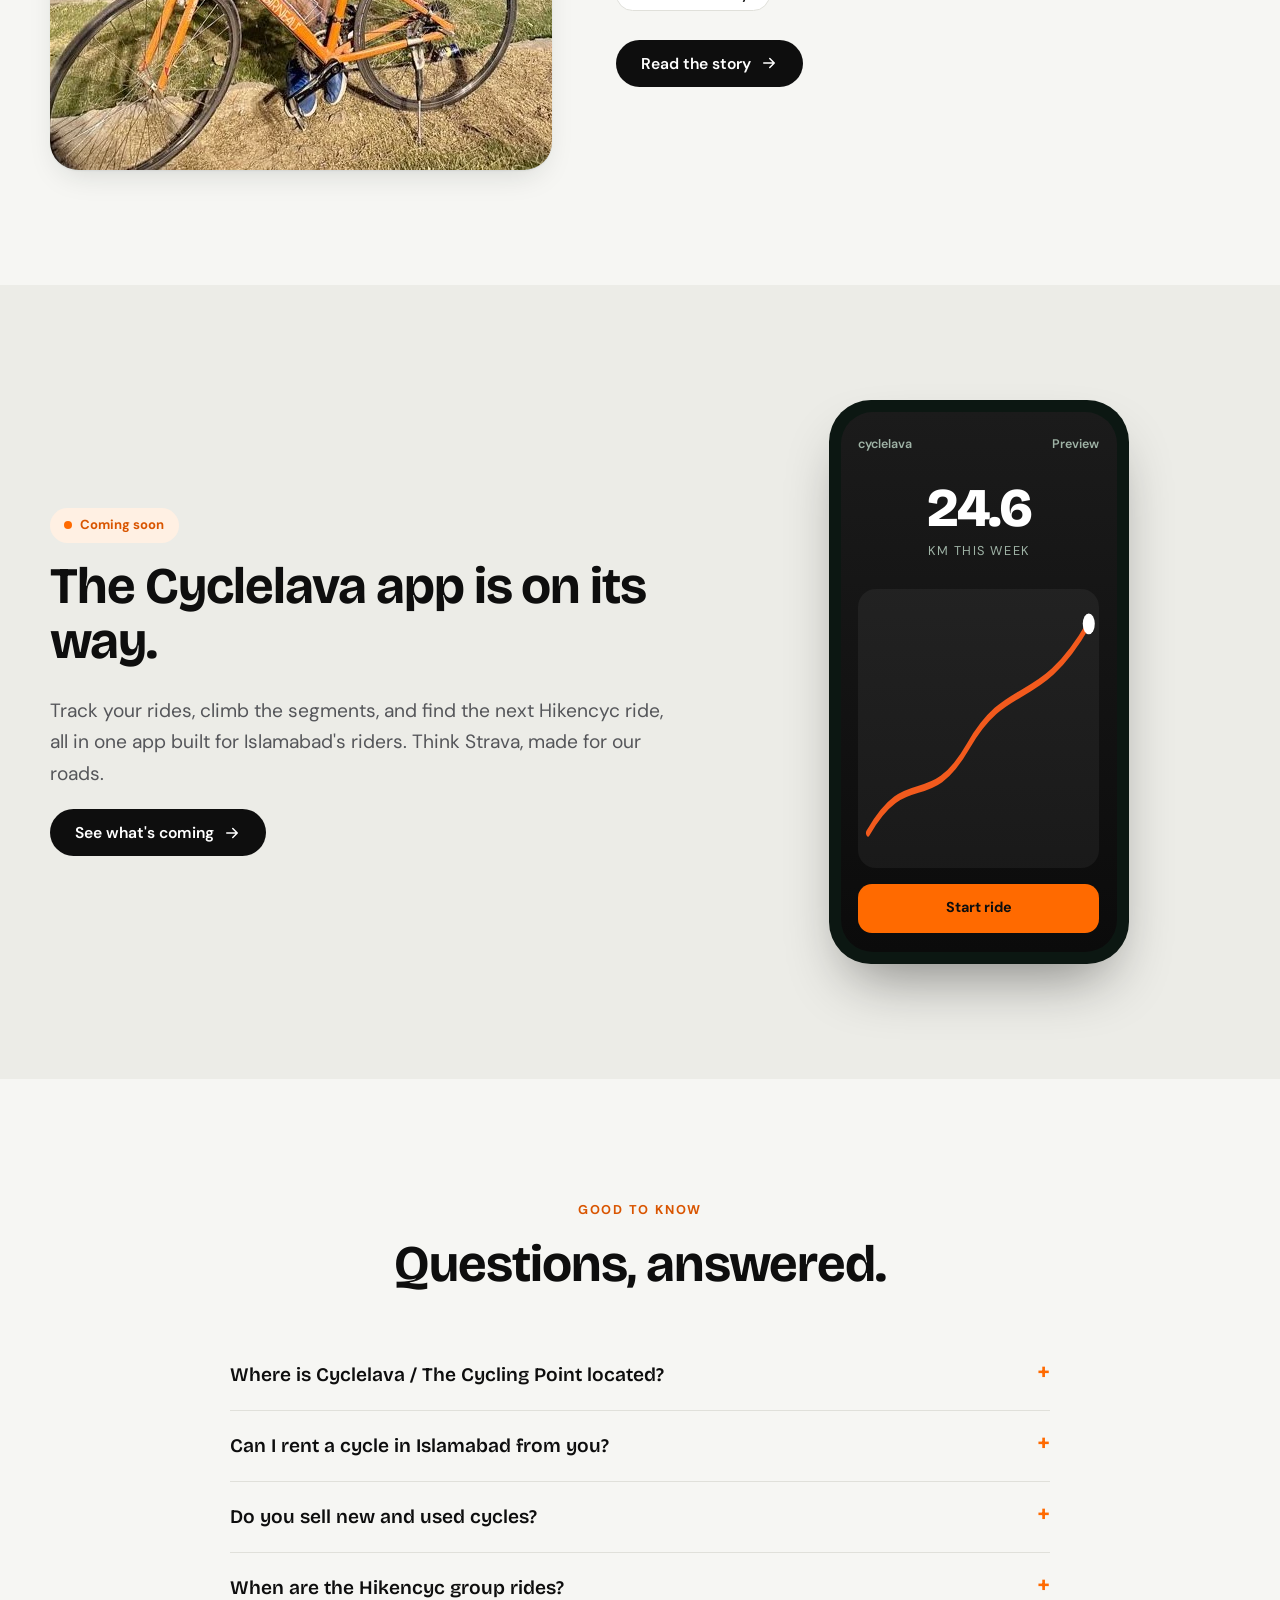
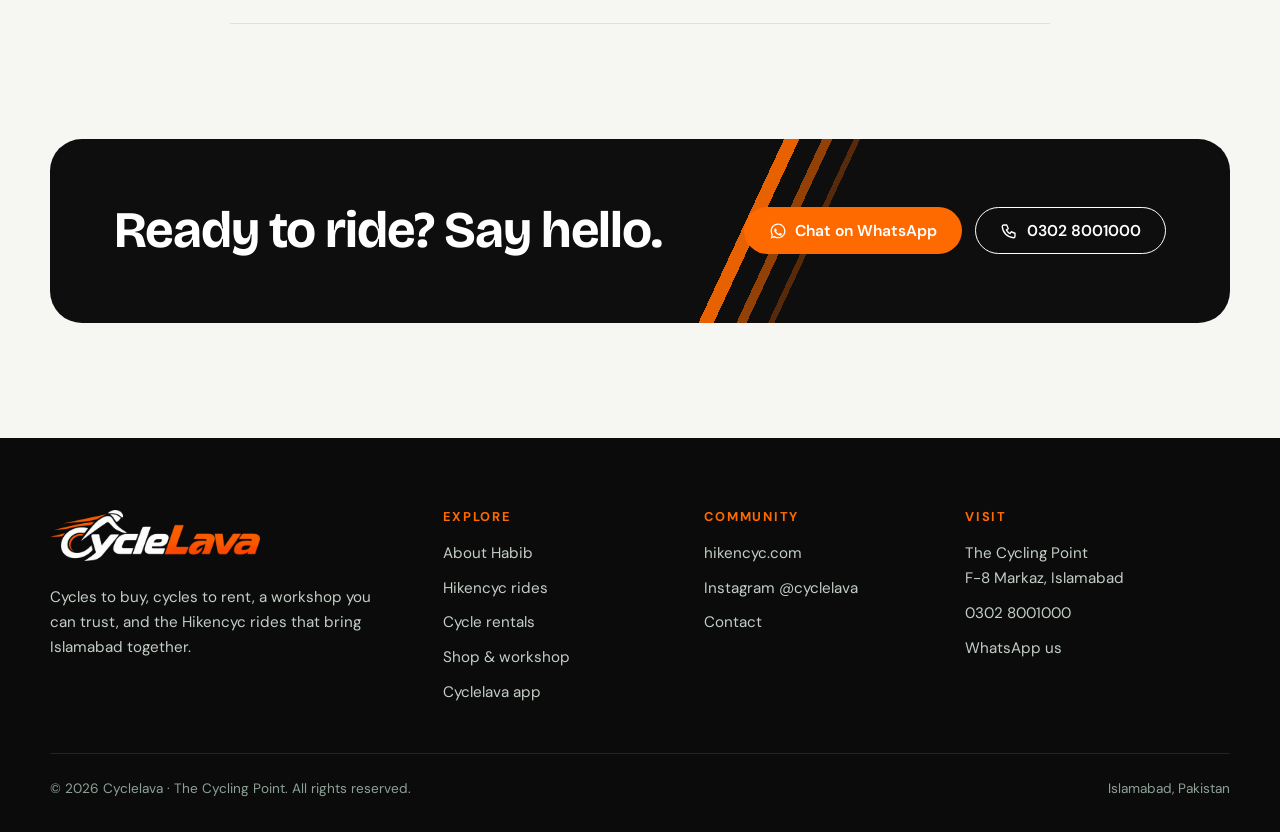
==== commit 7f227f01: "Update meta descriptions for SEO improvements" ====
--- a/index.html
+++ b/index.html
@@ -13,7 +13,7 @@
 <meta charset="UTF-8">
 <meta name="viewport" content="width=device-width, initial-scale=1">
 <title>Bicycle Shop &amp; Cycle on Rent in Islamabad | Cyclelava</title>
-<meta name="description" content="Buy new & used bicycles, rent by the hour or day, and get repairs at The Cycling Point, F-8 Markaz, Islamabad. Weekly group rides. WhatsApp us to book.">
+<meta name="description" content="Buy new &amp used bicycles, rent by the hour or day, and get repairs at The Cycling Point, F-8 Markaz, Islamabad. Weekly group rides. WhatsApp us to book.">
 <link rel="canonical" href="https://cyclelava.com/">
 <meta name="robots" content="index, follow, max-image-preview:large">
 <meta name="theme-color" content="#f6f2ea">
@@ -22,13 +22,13 @@
 <meta property="og:site_name" content="Cyclelava">
 <meta property="og:type" content="website">
 <meta property="og:title" content="Cycle Shop &amp; Cycle on Rent in Islamabad | Cyclelava">
-<meta property="og:description" content="Rent cycles, buy new and used bicycles, or get repairs at The Cycling Point, F-8 Markaz, Islamabad. Join Hikencyc group rides. WhatsApp 0302 8001000 to book.">
+<meta property="og:description" content="Buy new &amp used bicycles, rent by the hour or day, and get repairs at The Cycling Point, F-8 Markaz, Islamabad. Weekly group rides. WhatsApp us to book.">
 <meta property="og:url" content="https://cyclelava.com/">
 <meta property="og:image" content="https://cyclelava.com/assets/images/og-logo.webp">
 <meta property="og:locale" content="en_PK">
 <meta name="twitter:card" content="summary_large_image">
 <meta name="twitter:title" content="Cycle Shop &amp; Cycle on Rent in Islamabad | Cyclelava">
-<meta name="twitter:description" content="Rent cycles, buy new and used bicycles, or get repairs at The Cycling Point, F-8 Markaz, Islamabad. Join Hikencyc group rides. WhatsApp 0302 8001000 to book.">
+<meta name="twitter:description" content="Buy new &amp used bicycles, rent by the hour or day, and get repairs at The Cycling Point, F-8 Markaz, Islamabad. Weekly group rides. WhatsApp us to book.">
 <meta name="twitter:image" content="https://cyclelava.com/assets/images/og-logo.webp">
 <link rel="icon" type="image/png" href="/assets/images/favicon.webp">
 <link rel="apple-touch-icon" href="/assets/images/apple-touch-icon.webp">
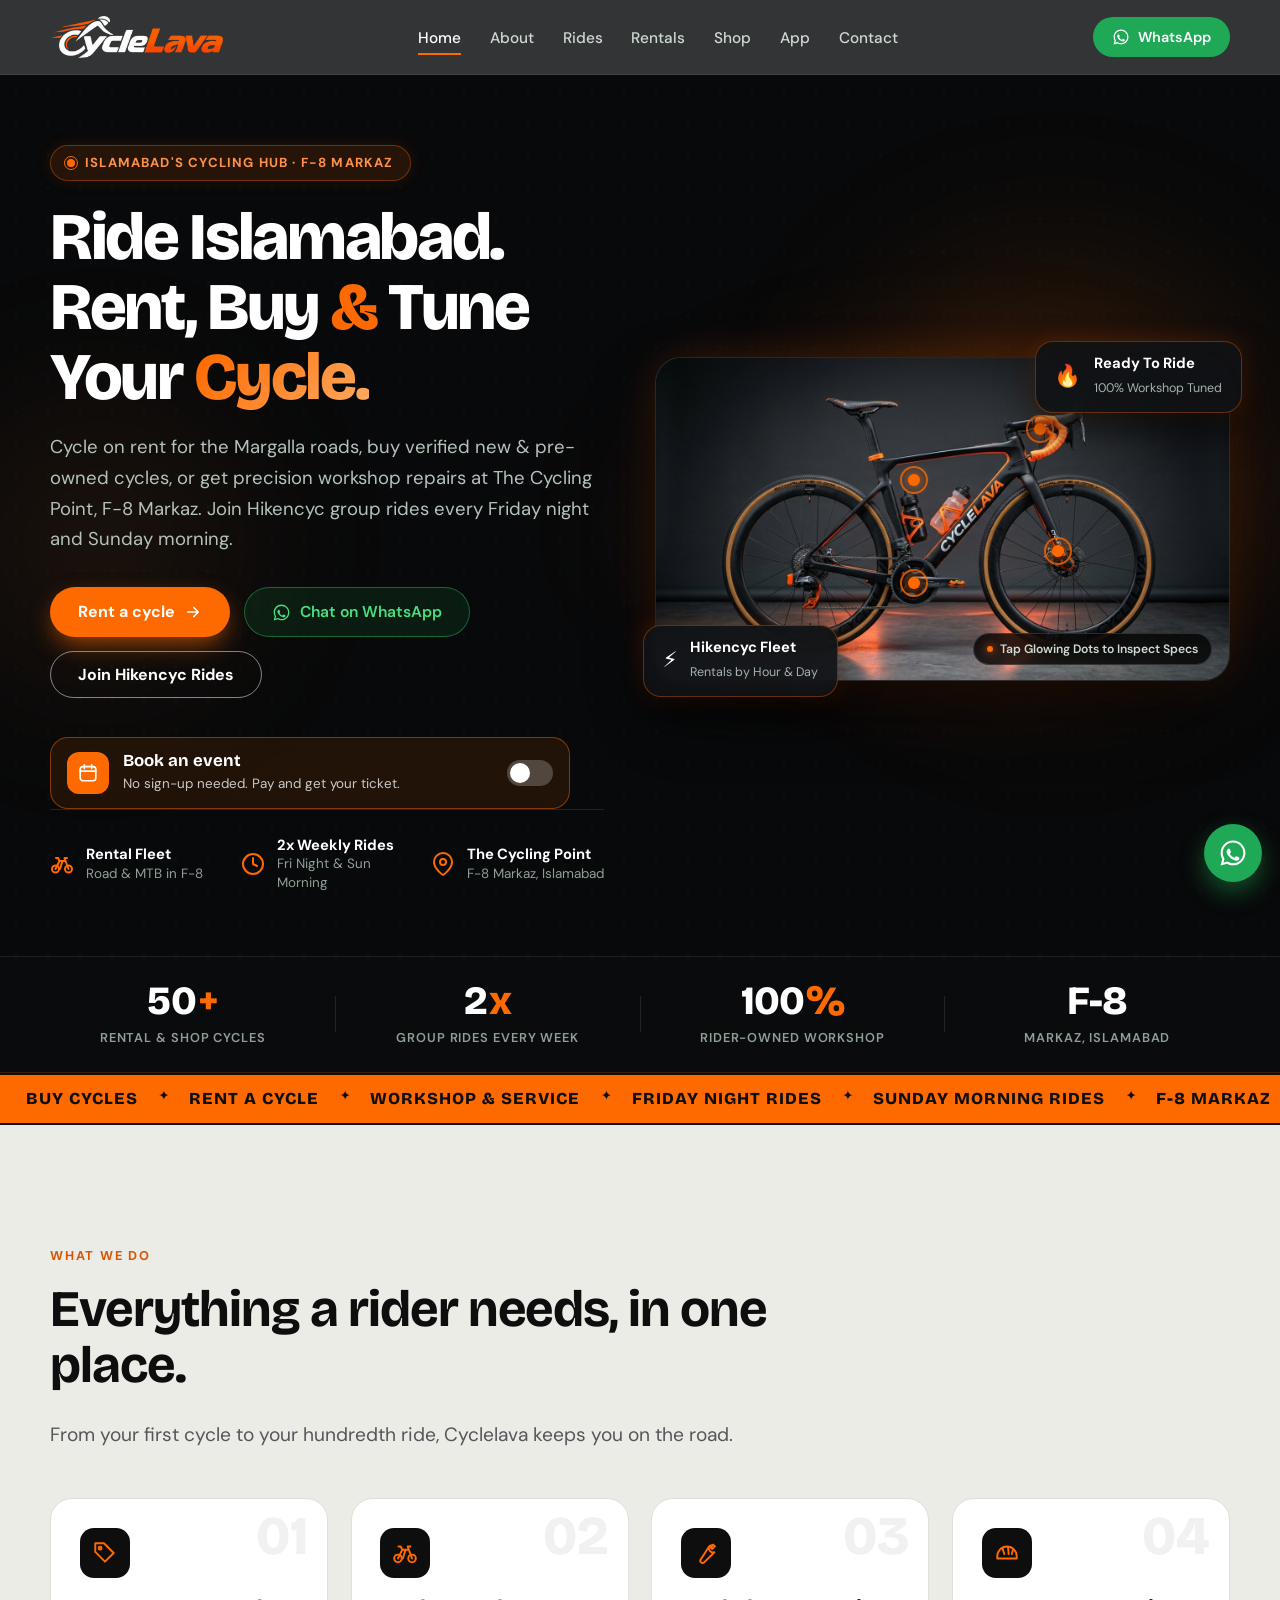
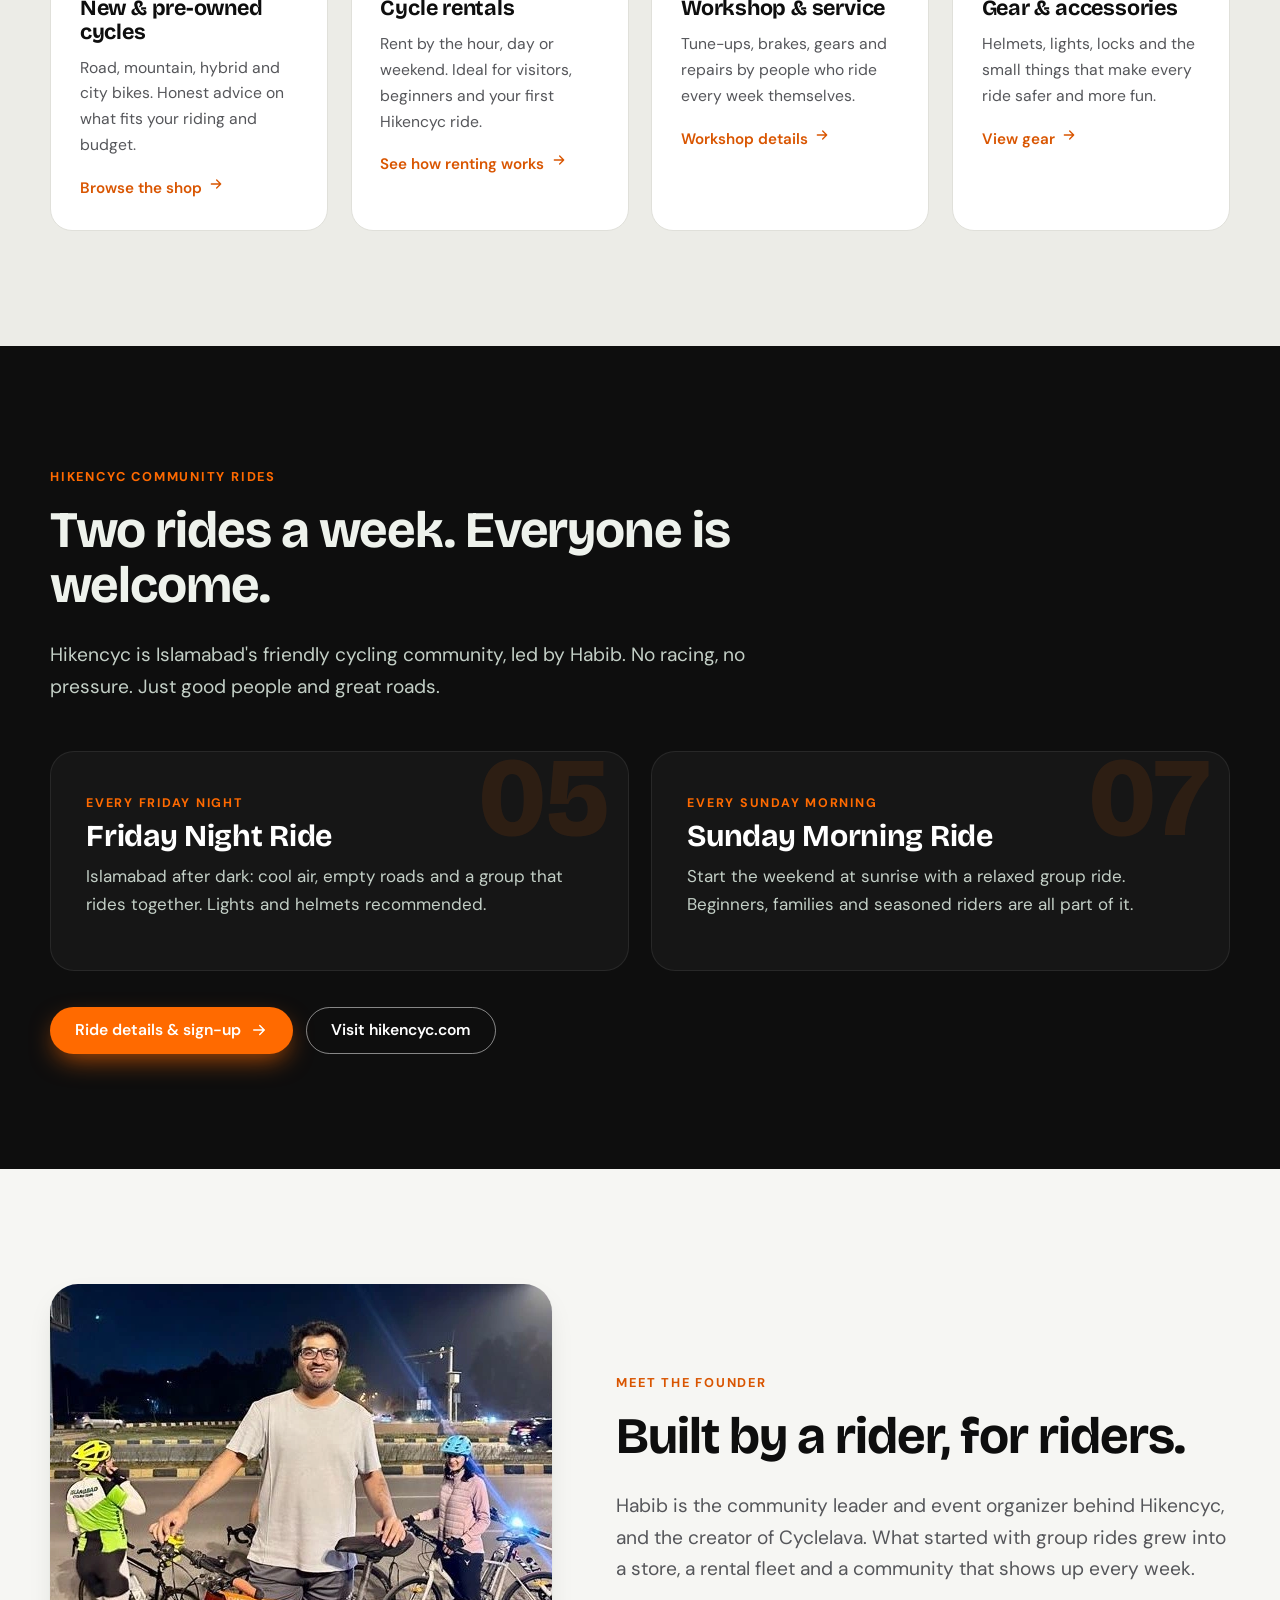
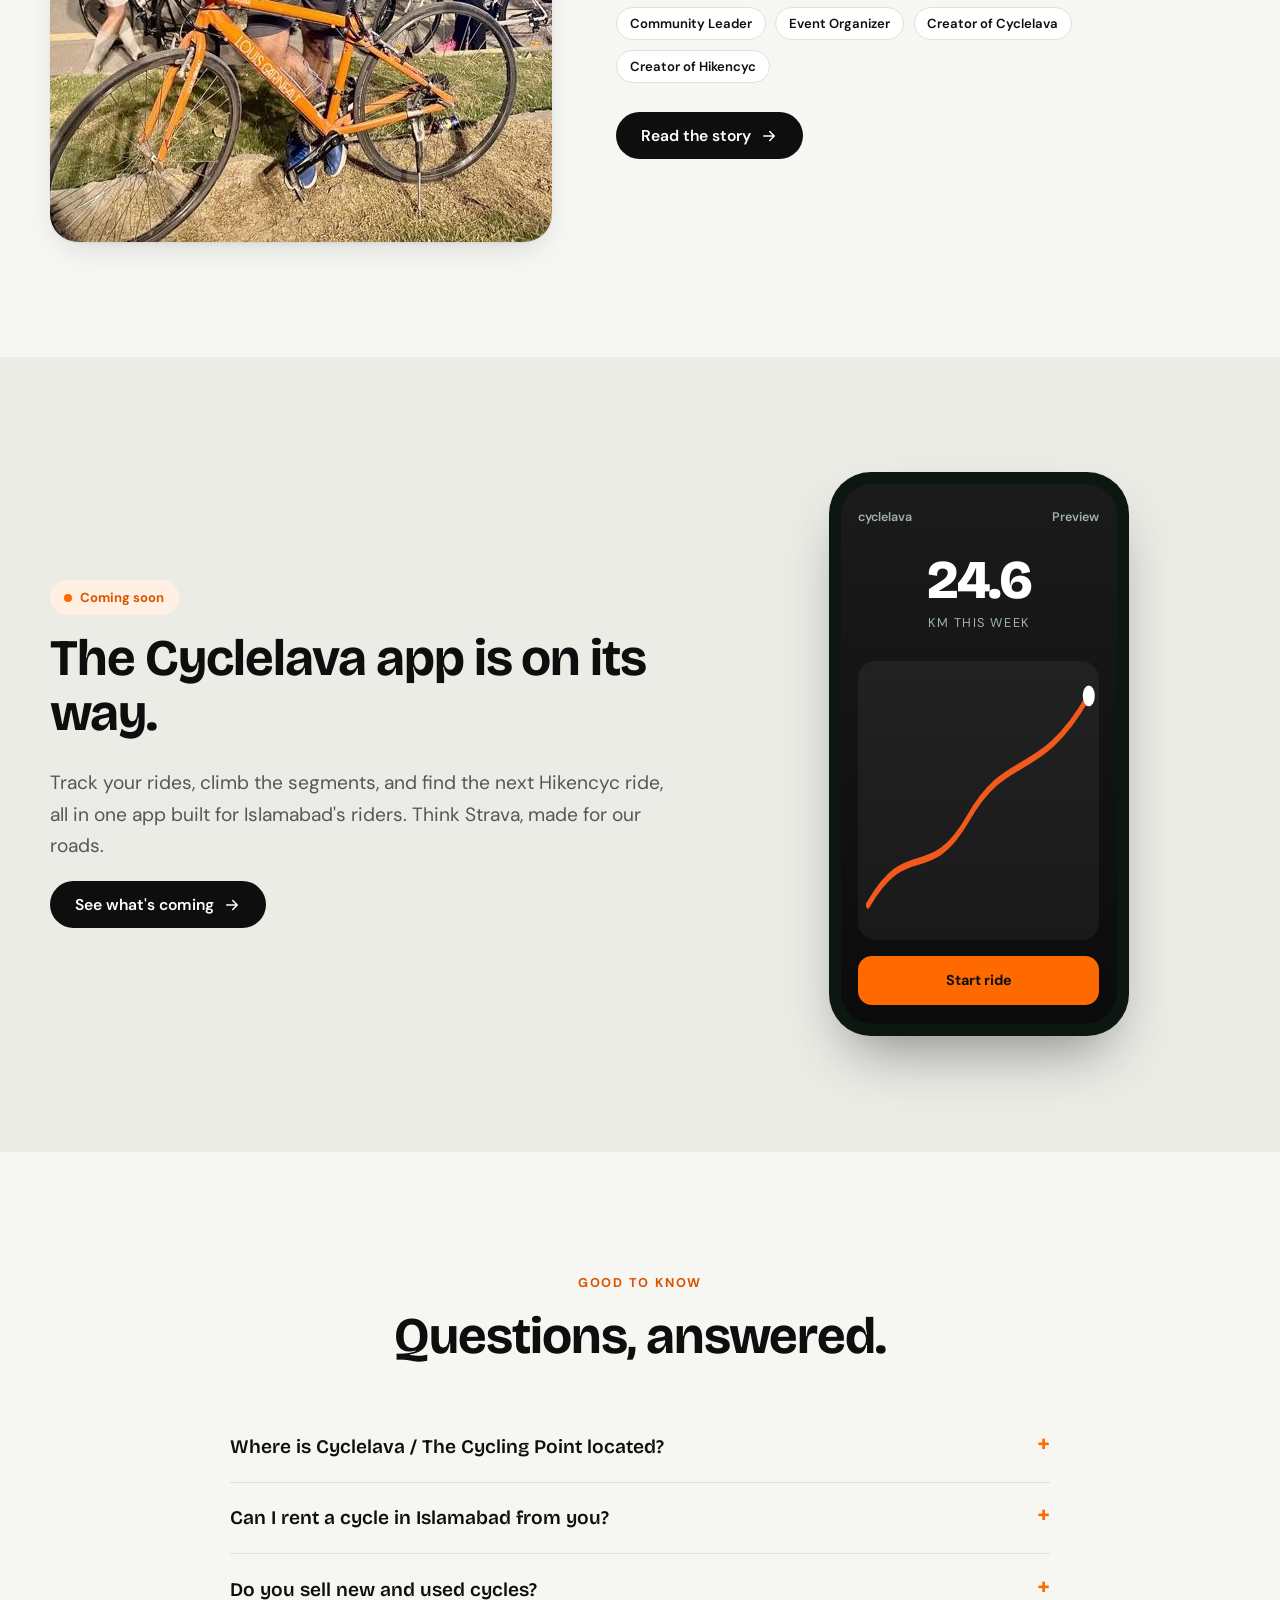
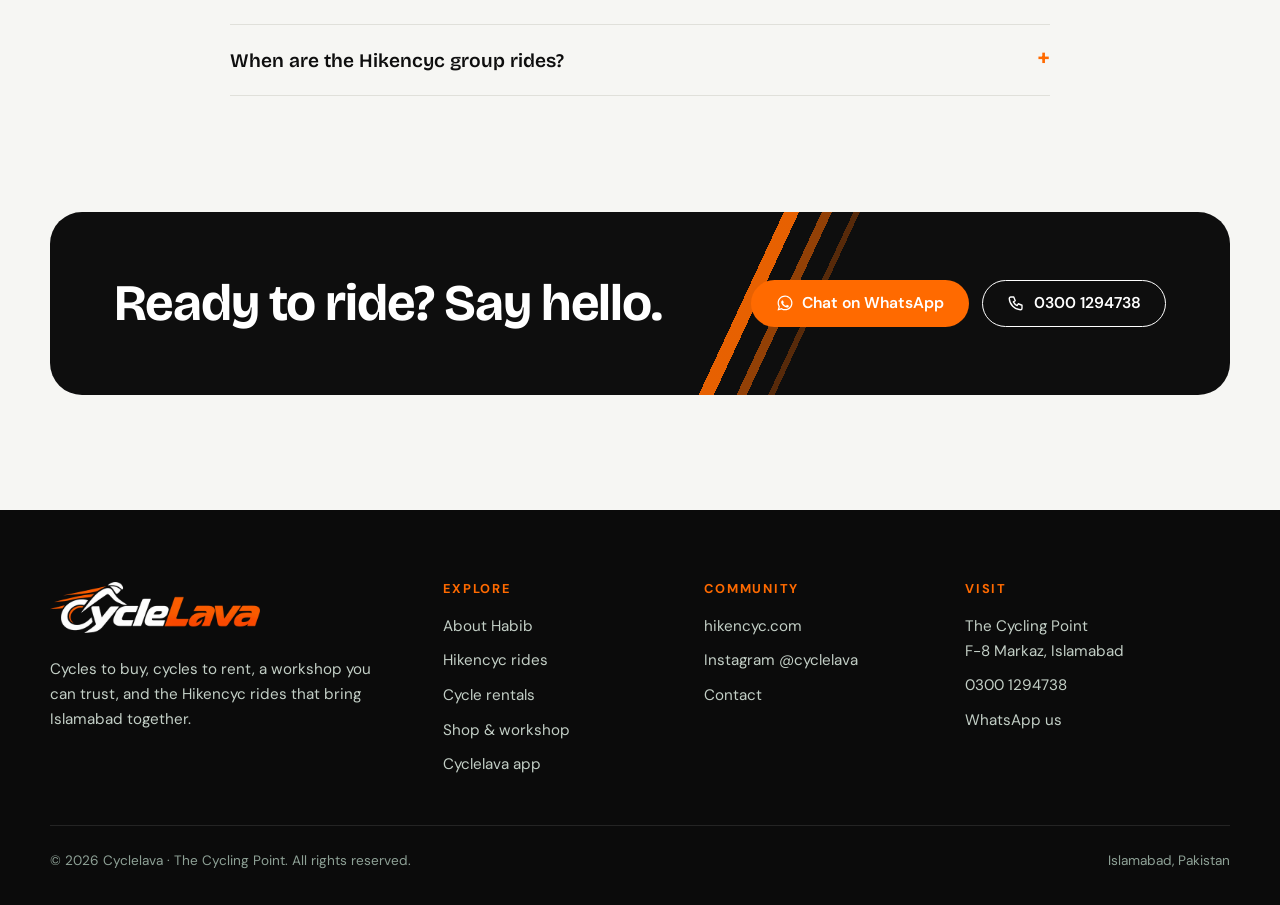
==== commit caf14844: "Check in" ====
--- a/index.html
+++ b/index.html
@@ -12,8 +12,8 @@
 </script>
 <meta charset="UTF-8">
 <meta name="viewport" content="width=device-width, initial-scale=1">
-<title>Bicycle Shop &amp; Cycle on Rent in Islamabad | Cyclelava</title>
-<meta name="description" content="Buy new &amp used bicycles, rent by the hour or day, and get repairs at The Cycling Point, F-8 Markaz, Islamabad. Weekly group rides. WhatsApp us to book.">
+<title>Cycle Shop &amp; Cycle on Rent in Islamabad | Cyclelava</title>
+<meta name="description" content="Rent cycles, buy new and used bicycles, or get repairs at The Cycling Point, F-8 Markaz, Islamabad. Join Hikencyc group rides. WhatsApp us to book.">
 <link rel="canonical" href="https://cyclelava.com/">
 <meta name="robots" content="index, follow, max-image-preview:large">
 <meta name="theme-color" content="#f6f2ea">
@@ -22,19 +22,20 @@
 <meta property="og:site_name" content="Cyclelava">
 <meta property="og:type" content="website">
 <meta property="og:title" content="Cycle Shop &amp; Cycle on Rent in Islamabad | Cyclelava">
-<meta property="og:description" content="Buy new &amp used bicycles, rent by the hour or day, and get repairs at The Cycling Point, F-8 Markaz, Islamabad. Weekly group rides. WhatsApp us to book.">
+<meta property="og:description" content="Rent cycles, buy new and used bicycles, or get repairs at The Cycling Point, F-8 Markaz, Islamabad. Join Hikencyc group rides. WhatsApp 0300 1294738 to book.">
 <meta property="og:url" content="https://cyclelava.com/">
 <meta property="og:image" content="https://cyclelava.com/assets/images/og-logo.webp">
 <meta property="og:locale" content="en_PK">
 <meta name="twitter:card" content="summary_large_image">
 <meta name="twitter:title" content="Cycle Shop &amp; Cycle on Rent in Islamabad | Cyclelava">
-<meta name="twitter:description" content="Buy new &amp used bicycles, rent by the hour or day, and get repairs at The Cycling Point, F-8 Markaz, Islamabad. Weekly group rides. WhatsApp us to book.">
+<meta name="twitter:description" content="Rent cycles, buy new and used bicycles, or get repairs at The Cycling Point, F-8 Markaz, Islamabad. Join Hikencyc group rides. WhatsApp 0300 1294738 to book.">
 <meta name="twitter:image" content="https://cyclelava.com/assets/images/og-logo.webp">
 <link rel="icon" type="image/png" href="/assets/images/favicon.webp">
 <link rel="apple-touch-icon" href="/assets/images/apple-touch-icon.webp">
 <link rel="preconnect" href="https://fonts.googleapis.com"><link rel="preconnect" href="https://fonts.gstatic.com" crossorigin><link href="https://fonts.googleapis.com/css2?family=Bricolage+Grotesque:opsz,wght@12..96,500;12..96,700;12..96,800&family=DM+Sans:wght@400;500;600;700&display=swap" rel="stylesheet">
 <link rel="stylesheet" href="/assets/css/style.css?v=4">
-<script type="application/ld+json">{"@context": "https://schema.org", "@type": ["BikeStore", "LocalBusiness"], "@id": "https://cyclelava.com/#business", "name": "Cyclelava | The Cycling Point", "alternateName": ["Cyclelava", "The Cycling Point Islamabad"], "description": "Bicycle store in F-8 Markaz, Islamabad: new and pre-owned cycles, bicycle rentals, accessories, repairs and home of the Hikencyc cycling community.", "url": "https://cyclelava.com/", "image": "https://cyclelava.com/assets/images/habib.jpg", "logo": "https://cyclelava.com/assets/images/logo.webp", "telephone": "+923028001000", "sameAs": ["https://instagram.com/cyclelava", "https://hikencyc.com"], "priceRange": "$$", "hasMap": "https://www.google.com/maps/search/?api=1&query=The+Cycling+Point+F-8+Markaz+Islamabad", "address": {"@type": "PostalAddress", "streetAddress": "The Cycling Point, F-8 Markaz", "addressLocality": "Islamabad", "addressRegion": "Islamabad Capital Territory", "addressCountry": "PK"}, "founder": {"@id": "https://cyclelava.com/about/#habib"}, "areaServed": "Islamabad"}</script><script type="application/ld+json">{"@context": "https://schema.org", "@type": "WebSite", "name": "Cyclelava", "url": "https://cyclelava.com/", "publisher": {"@id": "https://cyclelava.com/#business"}}</script><script type="application/ld+json">{"@context": "https://schema.org", "@type": "FAQPage", "mainEntity": [{"@type": "Question", "name": "Where is Cyclelava / The Cycling Point located?", "acceptedAnswer": {"@type": "Answer", "text": "We are at The Cycling Point in F-8 Markaz, Islamabad. Message us on WhatsApp at 0302 8001000 and we will share the exact location pin."}}, {"@type": "Question", "name": "Can I rent a cycle in Islamabad from you?", "acceptedAnswer": {"@type": "Answer", "text": "Yes. Rental cycles are available from The Cycling Point in F-8 Markaz. Send us the cycle type and duration on WhatsApp and we will confirm the rate and availability."}}, {"@type": "Question", "name": "Do you sell new and used cycles?", "acceptedAnswer": {"@type": "Answer", "text": "Yes. We sell both new and pre-owned bicycles, along with helmets, lights and other cycling accessories, and our workshop services what we sell."}}, {"@type": "Question", "name": "When are the Hikencyc group rides?", "acceptedAnswer": {"@type": "Answer", "text": "Hikencyc rides run every Friday night and every Sunday morning in Islamabad. Message us on WhatsApp for the latest meeting point and time."}}]}</script>
+<link rel="stylesheet" href="/assets/css/events.css?v=1">
+<script type="application/ld+json">{"@context": "https://schema.org", "@type": ["BikeStore", "LocalBusiness"], "@id": "https://cyclelava.com/#business", "name": "Cyclelava | The Cycling Point", "alternateName": ["Cyclelava", "The Cycling Point Islamabad"], "description": "Bicycle store in F-8 Markaz, Islamabad: new and pre-owned cycles, bicycle rentals, accessories, repairs and home of the Hikencyc cycling community.", "url": "https://cyclelava.com/", "image": "https://cyclelava.com/assets/images/habib.jpg", "logo": "https://cyclelava.com/assets/images/logo.webp", "telephone": "+923001294738", "sameAs": ["https://instagram.com/cyclelava", "https://hikencyc.com"], "priceRange": "$$", "hasMap": "https://www.google.com/maps/search/?api=1&query=The+Cycling+Point+F-8+Markaz+Islamabad", "address": {"@type": "PostalAddress", "streetAddress": "The Cycling Point, F-8 Markaz", "addressLocality": "Islamabad", "addressRegion": "Islamabad Capital Territory", "addressCountry": "PK"}, "founder": {"@id": "https://cyclelava.com/about/#habib"}, "areaServed": "Islamabad"}</script><script type="application/ld+json">{"@context": "https://schema.org", "@type": "WebSite", "name": "Cyclelava", "url": "https://cyclelava.com/", "publisher": {"@id": "https://cyclelava.com/#business"}}</script><script type="application/ld+json">{"@context": "https://schema.org", "@type": "FAQPage", "mainEntity": [{"@type": "Question", "name": "Where is Cyclelava / The Cycling Point located?", "acceptedAnswer": {"@type": "Answer", "text": "We are at The Cycling Point in F-8 Markaz, Islamabad. Message us on WhatsApp at 0300 1294738 and we will share the exact location pin."}}, {"@type": "Question", "name": "Can I rent a cycle in Islamabad from you?", "acceptedAnswer": {"@type": "Answer", "text": "Yes. Rental cycles are available from The Cycling Point in F-8 Markaz. Send us the cycle type and duration on WhatsApp and we will confirm the rate and availability."}}, {"@type": "Question", "name": "Do you sell new and used cycles?", "acceptedAnswer": {"@type": "Answer", "text": "Yes. We sell both new and pre-owned bicycles, along with helmets, lights and other cycling accessories, and our workshop services what we sell."}}, {"@type": "Question", "name": "When are the Hikencyc group rides?", "acceptedAnswer": {"@type": "Answer", "text": "Hikencyc rides run every Friday night and every Sunday morning in Islamabad. Message us on WhatsApp for the latest meeting point and time."}}]}</script>
 <meta name="google-site-verification" content="ncvYaAMF984yE5NrZD3NUzK6ipdsHXLYg_5XrM_vUbw" />
 </head>
 
@@ -42,8 +43,8 @@
 <a class="skip" href="#main">Skip to content</a>
 <header class="site-header"><div class="container nav">
 <a class="logo" href="/" aria-label="CycleLava home"><img src="/assets/images/logo-speedmark-light.webp" width="576" height="140" alt="CycleLava"></a>
-<nav aria-label="Main"><ul class="nav-links"><li><a href="/" aria-current="page">Home</a></li><li><a href="/about/">About</a></li><li><a href="/events/">Rides</a></li><li><a href="/rentals/">Rentals</a></li><li><a href="/shop/">Shop</a></li><li><a href="/app/">App</a></li><li><a href="/contact/">Contact</a></li><li class="menu-cta"><a class="btn btn-wa" href="https://wa.me/923028001000?text=Assalam-o-Alaikum%21%20I%20found%20you%20through%20the%20Cyclelava%20website." target="_blank" rel="noopener"><svg viewBox="0 0 24 24" fill="currentColor"><path d="M12.04 2c-5.46 0-9.91 4.45-9.91 9.91 0 1.75.46 3.45 1.32 4.95L2.05 22l5.25-1.38c1.45.79 3.08 1.21 4.74 1.21 5.46 0 9.91-4.45 9.91-9.91 0-2.65-1.03-5.14-2.9-7.01A9.816 9.816 0 0012.04 2m.01 1.67c2.2 0 4.26.86 5.82 2.42a8.225 8.225 0 012.41 5.83c0 4.54-3.7 8.24-8.24 8.24-1.48 0-2.93-.4-4.2-1.15l-.3-.18-3.12.82.83-3.04-.2-.31a8.196 8.196 0 01-1.26-4.38c0-4.54 3.7-8.24 8.24-8.24m4.52 11.64c-.25-.13-1.47-.72-1.7-.81-.23-.08-.39-.13-.56.13-.17.25-.64.81-.79.97-.14.17-.29.19-.54.06-.25-.13-1.06-.39-2.01-1.24-.74-.66-1.25-1.48-1.39-1.73-.14-.25-.01-.39.11-.51.11-.11.25-.29.37-.43.13-.15.17-.25.25-.42.08-.17.04-.31-.02-.44-.06-.13-.56-1.35-.77-1.85-.2-.49-.41-.42-.56-.43h-.48c-.17 0-.44.06-.67.31-.23.25-.88.86-.88 2.1 0 1.24.9 2.44 1.03 2.61.13.17 1.78 2.71 4.3 3.8 2.53 1.08 2.53.72 2.98.68.46-.05 1.47-.6 1.68-1.18.21-.58.21-1.08.15-1.18-.06-.1-.23-.17-.48-.29z"/></svg> Chat on WhatsApp</a><a class="btn btn-ghost" href="tel:+923028001000"><svg viewBox="0 0 24 24" fill="none" stroke="currentColor" stroke-width="1.8" stroke-linecap="round" stroke-linejoin="round"><path d="M5 4h4l2 5-2.5 1.5a11 11 0 005 5L15 13l5 2v4a2 2 0 01-2 2A16 16 0 013 6a2 2 0 012-2z"/></svg> Call 0302 8001000</a></li></ul></nav>
-<a class="btn btn-wa btn-sm nav-cta" href="https://wa.me/923028001000?text=Assalam-o-Alaikum%21%20I%20found%20you%20through%20the%20Cyclelava%20website." target="_blank" rel="noopener"><svg viewBox="0 0 24 24" fill="currentColor"><path d="M12.04 2c-5.46 0-9.91 4.45-9.91 9.91 0 1.75.46 3.45 1.32 4.95L2.05 22l5.25-1.38c1.45.79 3.08 1.21 4.74 1.21 5.46 0 9.91-4.45 9.91-9.91 0-2.65-1.03-5.14-2.9-7.01A9.816 9.816 0 0012.04 2m.01 1.67c2.2 0 4.26.86 5.82 2.42a8.225 8.225 0 012.41 5.83c0 4.54-3.7 8.24-8.24 8.24-1.48 0-2.93-.4-4.2-1.15l-.3-.18-3.12.82.83-3.04-.2-.31a8.196 8.196 0 01-1.26-4.38c0-4.54 3.7-8.24 8.24-8.24m4.52 11.64c-.25-.13-1.47-.72-1.7-.81-.23-.08-.39-.13-.56.13-.17.25-.64.81-.79.97-.14.17-.29.19-.54.06-.25-.13-1.06-.39-2.01-1.24-.74-.66-1.25-1.48-1.39-1.73-.14-.25-.01-.39.11-.51.11-.11.25-.29.37-.43.13-.15.17-.25.25-.42.08-.17.04-.31-.02-.44-.06-.13-.56-1.35-.77-1.85-.2-.49-.41-.42-.56-.43h-.48c-.17 0-.44.06-.67.31-.23.25-.88.86-.88 2.1 0 1.24.9 2.44 1.03 2.61.13.17 1.78 2.71 4.3 3.8 2.53 1.08 2.53.72 2.98.68.46-.05 1.47-.6 1.68-1.18.21-.58.21-1.08.15-1.18-.06-.1-.23-.17-.48-.29z"/></svg> WhatsApp</a>
+<nav aria-label="Main"><ul class="nav-links"><li><a href="/" aria-current="page">Home</a></li><li><a href="/about/">About</a></li><li><a href="/events/">Rides</a></li><li><a href="/rentals/">Rentals</a></li><li><a href="/shop/">Shop</a></li><li><a href="/app/">App</a></li><li><a href="/contact/">Contact</a></li><li class="menu-cta"><a class="btn btn-wa" href="https://wa.me/923001294738?text=Assalam-o-Alaikum%21%20I%20found%20you%20through%20the%20Cyclelava%20website." target="_blank" rel="noopener"><svg viewBox="0 0 24 24" fill="currentColor"><path d="M12.04 2c-5.46 0-9.91 4.45-9.91 9.91 0 1.75.46 3.45 1.32 4.95L2.05 22l5.25-1.38c1.45.79 3.08 1.21 4.74 1.21 5.46 0 9.91-4.45 9.91-9.91 0-2.65-1.03-5.14-2.9-7.01A9.816 9.816 0 0012.04 2m.01 1.67c2.2 0 4.26.86 5.82 2.42a8.225 8.225 0 012.41 5.83c0 4.54-3.7 8.24-8.24 8.24-1.48 0-2.93-.4-4.2-1.15l-.3-.18-3.12.82.83-3.04-.2-.31a8.196 8.196 0 01-1.26-4.38c0-4.54 3.7-8.24 8.24-8.24m4.52 11.64c-.25-.13-1.47-.72-1.7-.81-.23-.08-.39-.13-.56.13-.17.25-.64.81-.79.97-.14.17-.29.19-.54.06-.25-.13-1.06-.39-2.01-1.24-.74-.66-1.25-1.48-1.39-1.73-.14-.25-.01-.39.11-.51.11-.11.25-.29.37-.43.13-.15.17-.25.25-.42.08-.17.04-.31-.02-.44-.06-.13-.56-1.35-.77-1.85-.2-.49-.41-.42-.56-.43h-.48c-.17 0-.44.06-.67.31-.23.25-.88.86-.88 2.1 0 1.24.9 2.44 1.03 2.61.13.17 1.78 2.71 4.3 3.8 2.53 1.08 2.53.72 2.98.68.46-.05 1.47-.6 1.68-1.18.21-.58.21-1.08.15-1.18-.06-.1-.23-.17-.48-.29z"/></svg> Chat on WhatsApp</a><a class="btn btn-ghost" href="tel:+923001294738"><svg viewBox="0 0 24 24" fill="none" stroke="currentColor" stroke-width="1.8" stroke-linecap="round" stroke-linejoin="round"><path d="M5 4h4l2 5-2.5 1.5a11 11 0 005 5L15 13l5 2v4a2 2 0 01-2 2A16 16 0 013 6a2 2 0 012-2z"/></svg> Call 0300 1294738</a></li></ul></nav>
+<a class="btn btn-wa btn-sm nav-cta" href="https://wa.me/923001294738?text=Assalam-o-Alaikum%21%20I%20found%20you%20through%20the%20Cyclelava%20website." target="_blank" rel="noopener"><svg viewBox="0 0 24 24" fill="currentColor"><path d="M12.04 2c-5.46 0-9.91 4.45-9.91 9.91 0 1.75.46 3.45 1.32 4.95L2.05 22l5.25-1.38c1.45.79 3.08 1.21 4.74 1.21 5.46 0 9.91-4.45 9.91-9.91 0-2.65-1.03-5.14-2.9-7.01A9.816 9.816 0 0012.04 2m.01 1.67c2.2 0 4.26.86 5.82 2.42a8.225 8.225 0 012.41 5.83c0 4.54-3.7 8.24-8.24 8.24-1.48 0-2.93-.4-4.2-1.15l-.3-.18-3.12.82.83-3.04-.2-.31a8.196 8.196 0 01-1.26-4.38c0-4.54 3.7-8.24 8.24-8.24m4.52 11.64c-.25-.13-1.47-.72-1.7-.81-.23-.08-.39-.13-.56.13-.17.25-.64.81-.79.97-.14.17-.29.19-.54.06-.25-.13-1.06-.39-2.01-1.24-.74-.66-1.25-1.48-1.39-1.73-.14-.25-.01-.39.11-.51.11-.11.25-.29.37-.43.13-.15.17-.25.25-.42.08-.17.04-.31-.02-.44-.06-.13-.56-1.35-.77-1.85-.2-.49-.41-.42-.56-.43h-.48c-.17 0-.44.06-.67.31-.23.25-.88.86-.88 2.1 0 1.24.9 2.44 1.03 2.61.13.17 1.78 2.71 4.3 3.8 2.53 1.08 2.53.72 2.98.68.46-.05 1.47-.6 1.68-1.18.21-.58.21-1.08.15-1.18-.06-.1-.23-.17-.48-.29z"/></svg> WhatsApp</a>
 <button class="nav-toggle" aria-label="Menu" aria-expanded="false"><span></span></button>
 </div></header>
 <main id="main">
@@ -76,7 +77,7 @@
           Rent a cycle
           <svg viewBox="0 0 24 24" fill="none" stroke="currentColor" stroke-width="2.2" stroke-linecap="round" stroke-linejoin="round"><path d="M5 12h14M13 6l6 6-6 6"/></svg>
         </a>
-        <a class="btn btn-wa-outline btn-lg" href="https://wa.me/923028001000?text=Assalam-o-Alaikum%21%20I%20am%20interested%20in%20Cyclelava%20rentals%20and%20cycles." target="_blank" rel="noopener">
+        <a class="btn btn-wa-outline btn-lg" href="https://wa.me/923001294738?text=Assalam-o-Alaikum%21%20I%20am%20interested%20in%20Cyclelava%20rentals%20and%20cycles." target="_blank" rel="noopener">
           <svg viewBox="0 0 24 24" fill="currentColor"><path d="M12.04 2c-5.46 0-9.91 4.45-9.91 9.91 0 1.75.46 3.45 1.32 4.95L2.05 22l5.25-1.38c1.45.79 3.08 1.21 4.74 1.21 5.46 0 9.91-4.45 9.91-9.91 0-2.65-1.03-5.14-2.9-7.01A9.816 9.816 0 0012.04 2m.01 1.67c2.2 0 4.26.86 5.82 2.42a8.225 8.225 0 012.41 5.83c0 4.54-3.7 8.24-8.24 8.24-1.48 0-2.93-.4-4.2-1.15l-.3-.18-3.12.82.83-3.04-.2-.31a8.196 8.196 0 01-1.26-4.38c0-4.54 3.7-8.24 8.24-8.24m4.52 11.64c-.25-.13-1.47-.72-1.7-.81-.23-.08-.39-.13-.56.13-.17.25-.64.81-.79.97-.14.17-.29.19-.54.06-.25-.13-1.06-.39-2.01-1.24-.74-.66-1.25-1.48-1.39-1.73-.14-.25-.01-.39.11-.51.11-.11.25-.29.37-.43.13-.15.17-.25.25-.42.08-.17.04-.31-.02-.44-.06-.13-.56-1.35-.77-1.85-.2-.49-.41-.42-.56-.43h-.48c-.17 0-.44.06-.67.31-.23.25-.88.86-.88 2.1 0 1.24.9 2.44 1.03 2.61.13.17 1.78 2.71 4.3 3.8 2.53 1.08 2.53.72 2.98.68.46-.05 1.47-.6 1.68-1.18.21-.58.21-1.08.15-1.18-.06-.1-.23-.17-.48-.29z"/></svg>
           Chat on WhatsApp
         </a>
@@ -84,6 +85,13 @@
           Join Hikencyc Rides
         </a>
       </div>
+
+      <!-- Booking toggle: opens the event booking sheet (no sign-up) -->
+      <button class="hero-book" type="button" data-book-event aria-haspopup="dialog" aria-expanded="false">
+        <span class="hb-ico" aria-hidden="true"><svg viewBox="0 0 24 24" fill="none" stroke="currentColor" stroke-width="1.8" stroke-linecap="round" stroke-linejoin="round"><rect x="3.5" y="5" width="17" height="15.5" rx="3"/><path d="M3.5 10h17M8 3v4M16 3v4"/></svg></span>
+        <span class="hb-text"><strong>Book an event</strong><span data-next-event>No sign-up needed. Pay and get your ticket.</span></span>
+        <span class="hb-switch" aria-hidden="true"></span>
+      </button>
 
       <!-- Quick Trust Indicators -->
       <div class="hero-trust-bar">
@@ -240,6 +248,11 @@
 <div class="grid grid-2">
 <article class="ride-card reveal"><span class="ghost-num">05</span><span class="day">Every Friday night</span><h3>Friday Night Ride</h3><p>Islamabad after dark: cool air, empty roads and a group that rides together. Lights and helmets recommended.</p></article>
 <article class="ride-card reveal"><span class="ghost-num">07</span><span class="day">Every Sunday morning</span><h3>Sunday Morning Ride</h3><p>Start the weekend at sunrise with a relaxed group ride. Beginners, families and seasoned riders are all part of it.</p></article>
+</div>
+<div data-events-wrap data-hide-empty style="margin-top:2.6rem">
+<h3 style="color:#fff;font-size:1.5rem;margin-bottom:1.1rem">Upcoming events, book online</h3>
+<div class="ev-grid" data-events-grid data-limit="3" aria-live="polite"></div>
+<p data-events-more hidden style="margin-top:1.2rem"><a href="/events/#upcoming" style="text-decoration:underline">See all upcoming events</a></p>
 </div>
 <div class="btn-row reveal" style="margin-top:2.2rem"><a class="btn btn-primary" href="/events/">Ride details &amp; sign-up <svg viewBox="0 0 24 24" fill="none" stroke="currentColor" stroke-width="2" stroke-linecap="round" stroke-linejoin="round"><path d="M5 12h14M13 6l6 6-6 6"/></svg></a><a class="btn btn-ghost" href="https://hikencyc.com" target="_blank" rel="noopener">Visit hikencyc.com</a></div>
 </div></section>
@@ -270,9 +283,9 @@
 
 <section class="section"><div class="container">
 <div class="section-head center reveal"><span class="eyebrow">Good to know</span><h2>Questions, answered.</h2></div>
-<div class="faq"><details><summary>Where is Cyclelava / The Cycling Point located?</summary><p>We are at The Cycling Point in F-8 Markaz, Islamabad. Message us on WhatsApp at 0302 8001000 and we will share the exact location pin.</p></details><details><summary>Can I rent a cycle in Islamabad from you?</summary><p>Yes. Rental cycles are available from The Cycling Point in F-8 Markaz. Send us the cycle type and duration on WhatsApp and we will confirm the rate and availability.</p></details><details><summary>Do you sell new and used cycles?</summary><p>Yes. We sell both new and pre-owned bicycles, along with helmets, lights and other cycling accessories, and our workshop services what we sell.</p></details><details><summary>When are the Hikencyc group rides?</summary><p>Hikencyc rides run every Friday night and every Sunday morning in Islamabad. Message us on WhatsApp for the latest meeting point and time.</p></details></div>
+<div class="faq"><details><summary>Where is Cyclelava / The Cycling Point located?</summary><p>We are at The Cycling Point in F-8 Markaz, Islamabad. Message us on WhatsApp at 0300 1294738 and we will share the exact location pin.</p></details><details><summary>Can I rent a cycle in Islamabad from you?</summary><p>Yes. Rental cycles are available from The Cycling Point in F-8 Markaz. Send us the cycle type and duration on WhatsApp and we will confirm the rate and availability.</p></details><details><summary>Do you sell new and used cycles?</summary><p>Yes. We sell both new and pre-owned bicycles, along with helmets, lights and other cycling accessories, and our workshop services what we sell.</p></details><details><summary>When are the Hikencyc group rides?</summary><p>Hikencyc rides run every Friday night and every Sunday morning in Islamabad. Message us on WhatsApp for the latest meeting point and time.</p></details></div>
 </div></section>
-<section class="section" style="padding-top:0"><div class="container"><div class="cta-band reveal"><h2>Ready to ride? Say hello.</h2><div class="btn-row"><a class="btn btn-dark" href="https://wa.me/923028001000?text=Assalam-o-Alaikum%21%20I%20have%20a%20question%20about%20Cyclelava." target="_blank" rel="noopener"><svg viewBox="0 0 24 24" fill="currentColor"><path d="M12.04 2c-5.46 0-9.91 4.45-9.91 9.91 0 1.75.46 3.45 1.32 4.95L2.05 22l5.25-1.38c1.45.79 3.08 1.21 4.74 1.21 5.46 0 9.91-4.45 9.91-9.91 0-2.65-1.03-5.14-2.9-7.01A9.816 9.816 0 0012.04 2m.01 1.67c2.2 0 4.26.86 5.82 2.42a8.225 8.225 0 012.41 5.83c0 4.54-3.7 8.24-8.24 8.24-1.48 0-2.93-.4-4.2-1.15l-.3-.18-3.12.82.83-3.04-.2-.31a8.196 8.196 0 01-1.26-4.38c0-4.54 3.7-8.24 8.24-8.24m4.52 11.64c-.25-.13-1.47-.72-1.7-.81-.23-.08-.39-.13-.56.13-.17.25-.64.81-.79.97-.14.17-.29.19-.54.06-.25-.13-1.06-.39-2.01-1.24-.74-.66-1.25-1.48-1.39-1.73-.14-.25-.01-.39.11-.51.11-.11.25-.29.37-.43.13-.15.17-.25.25-.42.08-.17.04-.31-.02-.44-.06-.13-.56-1.35-.77-1.85-.2-.49-.41-.42-.56-.43h-.48c-.17 0-.44.06-.67.31-.23.25-.88.86-.88 2.1 0 1.24.9 2.44 1.03 2.61.13.17 1.78 2.71 4.3 3.8 2.53 1.08 2.53.72 2.98.68.46-.05 1.47-.6 1.68-1.18.21-.58.21-1.08.15-1.18-.06-.1-.23-.17-.48-.29z"/></svg> Chat on WhatsApp</a><a class="btn btn-ghost" style="border-color:#fff;color:#fff" href="tel:+923028001000"><svg viewBox="0 0 24 24" fill="none" stroke="currentColor" stroke-width="1.8" stroke-linecap="round" stroke-linejoin="round"><path d="M5 4h4l2 5-2.5 1.5a11 11 0 005 5L15 13l5 2v4a2 2 0 01-2 2A16 16 0 013 6a2 2 0 012-2z"/></svg> 0302 8001000</a></div></div></div></section>
+<section class="section" style="padding-top:0"><div class="container"><div class="cta-band reveal"><h2>Ready to ride? Say hello.</h2><div class="btn-row"><a class="btn btn-dark" href="https://wa.me/923001294738?text=Assalam-o-Alaikum%21%20I%20have%20a%20question%20about%20Cyclelava." target="_blank" rel="noopener"><svg viewBox="0 0 24 24" fill="currentColor"><path d="M12.04 2c-5.46 0-9.91 4.45-9.91 9.91 0 1.75.46 3.45 1.32 4.95L2.05 22l5.25-1.38c1.45.79 3.08 1.21 4.74 1.21 5.46 0 9.91-4.45 9.91-9.91 0-2.65-1.03-5.14-2.9-7.01A9.816 9.816 0 0012.04 2m.01 1.67c2.2 0 4.26.86 5.82 2.42a8.225 8.225 0 012.41 5.83c0 4.54-3.7 8.24-8.24 8.24-1.48 0-2.93-.4-4.2-1.15l-.3-.18-3.12.82.83-3.04-.2-.31a8.196 8.196 0 01-1.26-4.38c0-4.54 3.7-8.24 8.24-8.24m4.52 11.64c-.25-.13-1.47-.72-1.7-.81-.23-.08-.39-.13-.56.13-.17.25-.64.81-.79.97-.14.17-.29.19-.54.06-.25-.13-1.06-.39-2.01-1.24-.74-.66-1.25-1.48-1.39-1.73-.14-.25-.01-.39.11-.51.11-.11.25-.29.37-.43.13-.15.17-.25.25-.42.08-.17.04-.31-.02-.44-.06-.13-.56-1.35-.77-1.85-.2-.49-.41-.42-.56-.43h-.48c-.17 0-.44.06-.67.31-.23.25-.88.86-.88 2.1 0 1.24.9 2.44 1.03 2.61.13.17 1.78 2.71 4.3 3.8 2.53 1.08 2.53.72 2.98.68.46-.05 1.47-.6 1.68-1.18.21-.58.21-1.08.15-1.18-.06-.1-.23-.17-.48-.29z"/></svg> Chat on WhatsApp</a><a class="btn btn-ghost" style="border-color:#fff;color:#fff" href="tel:+923001294738"><svg viewBox="0 0 24 24" fill="none" stroke="currentColor" stroke-width="1.8" stroke-linecap="round" stroke-linejoin="round"><path d="M5 4h4l2 5-2.5 1.5a11 11 0 005 5L15 13l5 2v4a2 2 0 01-2 2A16 16 0 013 6a2 2 0 012-2z"/></svg> 0300 1294738</a></div></div></div></section>
 
 </main>
 <footer class="site-footer"><div class="container">
@@ -281,12 +294,13 @@
 <p style="margin-top:1rem;max-width:34ch">Cycles to buy, cycles to rent, a workshop you can trust, and the Hikencyc rides that bring Islamabad together.</p></div>
 <div><h4>Explore</h4><ul><li><a href="/about/">About Habib</a></li><li><a href="/events/">Hikencyc rides</a></li><li><a href="/rentals/">Cycle rentals</a></li><li><a href="/shop/">Shop &amp; workshop</a></li><li><a href="/app/">Cyclelava app</a></li></ul></div>
 <div><h4>Community</h4><ul><li><a href="https://hikencyc.com" target="_blank" rel="noopener">hikencyc.com</a></li><li><a href="https://instagram.com/cyclelava" target="_blank" rel="noopener">Instagram @cyclelava</a></li><li><a href="/contact/">Contact</a></li></ul></div>
-<div><h4>Visit</h4><ul><li>The Cycling Point<br>F-8 Markaz, Islamabad</li><li><a href="tel:+923028001000">0302 8001000</a></li><li><a href="https://wa.me/923028001000" target="_blank" rel="noopener">WhatsApp us</a></li></ul></div>
+<div><h4>Visit</h4><ul><li>The Cycling Point<br>F-8 Markaz, Islamabad</li><li><a href="tel:+923001294738">0300 1294738</a></li><li><a href="https://wa.me/923001294738" target="_blank" rel="noopener">WhatsApp us</a></li></ul></div>
 </div>
 <div class="footer-bar"><span>&copy; <span data-year>2026</span> Cyclelava &middot; The Cycling Point. All rights reserved.</span><span>Islamabad, Pakistan</span></div>
 </div></footer>
-<nav class="m-bar" aria-label="Quick actions"><a href="tel:+923028001000"><svg viewBox="0 0 24 24" fill="none" stroke="currentColor" stroke-width="1.8" stroke-linecap="round" stroke-linejoin="round"><path d="M5 4h4l2 5-2.5 1.5a11 11 0 005 5L15 13l5 2v4a2 2 0 01-2 2A16 16 0 013 6a2 2 0 012-2z"/></svg><span>Call</span></a><a class="m-wa" href="https://wa.me/923028001000?text=Assalam-o-Alaikum%21%20I%20am%20visiting%20the%20Cyclelava%20website." target="_blank" rel="noopener"><svg viewBox="0 0 24 24" fill="currentColor"><path d="M12.04 2c-5.46 0-9.91 4.45-9.91 9.91 0 1.75.46 3.45 1.32 4.95L2.05 22l5.25-1.38c1.45.79 3.08 1.21 4.74 1.21 5.46 0 9.91-4.45 9.91-9.91 0-2.65-1.03-5.14-2.9-7.01A9.816 9.816 0 0012.04 2m.01 1.67c2.2 0 4.26.86 5.82 2.42a8.225 8.225 0 012.41 5.83c0 4.54-3.7 8.24-8.24 8.24-1.48 0-2.93-.4-4.2-1.15l-.3-.18-3.12.82.83-3.04-.2-.31a8.196 8.196 0 01-1.26-4.38c0-4.54 3.7-8.24 8.24-8.24m4.52 11.64c-.25-.13-1.47-.72-1.7-.81-.23-.08-.39-.13-.56.13-.17.25-.64.81-.79.97-.14.17-.29.19-.54.06-.25-.13-1.06-.39-2.01-1.24-.74-.66-1.25-1.48-1.39-1.73-.14-.25-.01-.39.11-.51.11-.11.25-.29.37-.43.13-.15.17-.25.25-.42.08-.17.04-.31-.02-.44-.06-.13-.56-1.35-.77-1.85-.2-.49-.41-.42-.56-.43h-.48c-.17 0-.44.06-.67.31-.23.25-.88.86-.88 2.1 0 1.24.9 2.44 1.03 2.61.13.17 1.78 2.71 4.3 3.8 2.53 1.08 2.53.72 2.98.68.46-.05 1.47-.6 1.68-1.18.21-.58.21-1.08.15-1.18-.06-.1-.23-.17-.48-.29z"/></svg><span>WhatsApp</span></a><a href="https://www.google.com/maps/search/?api=1&query=The+Cycling+Point+F-8+Markaz+Islamabad" target="_blank" rel="noopener"><svg viewBox="0 0 24 24" fill="none" stroke="currentColor" stroke-width="1.8" stroke-linecap="round" stroke-linejoin="round"><path d="M12 21s7-6.2 7-11.5A7 7 0 005 9.5C5 14.800 12 21 12 21z"/><circle cx="12" cy="9.5" r="2.5"/></svg><span>Directions</span></a><a href="/events/"><svg viewBox="0 0 24 24" fill="none" stroke="currentColor" stroke-width="1.8" stroke-linecap="round" stroke-linejoin="round"><circle cx="5.5" cy="17" r="3.5"/><circle cx="18.5" cy="17" r="3.5"/><path d="M5.5 17l4-8h6l3 8M9.5 9L8 6H6m6.5 3L10 17m5.5-8l-1-3h2.5"/></svg><span>Rides</span></a></nav>
-<a class="wa-float" href="https://wa.me/923028001000?text=Assalam-o-Alaikum%21%20I%20am%20visiting%20the%20Cyclelava%20website." target="_blank" rel="noopener" aria-label="Chat on WhatsApp"><svg viewBox="0 0 24 24" fill="currentColor"><path d="M12.04 2c-5.46 0-9.91 4.45-9.91 9.91 0 1.75.46 3.45 1.32 4.95L2.05 22l5.25-1.38c1.45.79 3.08 1.21 4.74 1.21 5.46 0 9.91-4.45 9.91-9.91 0-2.65-1.03-5.14-2.9-7.01A9.816 9.816 0 0012.04 2m.01 1.67c2.2 0 4.26.86 5.82 2.42a8.225 8.225 0 012.41 5.83c0 4.54-3.7 8.24-8.24 8.24-1.48 0-2.93-.4-4.2-1.15l-.3-.18-3.12.82.83-3.04-.2-.31a8.196 8.196 0 01-1.26-4.38c0-4.54 3.7-8.24 8.24-8.24m4.52 11.64c-.25-.13-1.47-.72-1.7-.81-.23-.08-.39-.13-.56.13-.17.25-.64.81-.79.97-.14.17-.29.19-.54.06-.25-.13-1.06-.39-2.01-1.24-.74-.66-1.25-1.48-1.39-1.73-.14-.25-.01-.39.11-.51.11-.11.25-.29.37-.43.13-.15.17-.25.25-.42.08-.17.04-.31-.02-.44-.06-.13-.56-1.35-.77-1.85-.2-.49-.41-.42-.56-.43h-.48c-.17 0-.44.06-.67.31-.23.25-.88.86-.88 2.1 0 1.24.9 2.44 1.03 2.61.13.17 1.78 2.71 4.3 3.8 2.53 1.08 2.53.72 2.98.68.46-.05 1.47-.6 1.68-1.18.21-.58.21-1.08.15-1.18-.06-.1-.23-.17-.48-.29z"/></svg></a>
+<nav class="m-bar" aria-label="Quick actions"><a href="tel:+923001294738"><svg viewBox="0 0 24 24" fill="none" stroke="currentColor" stroke-width="1.8" stroke-linecap="round" stroke-linejoin="round"><path d="M5 4h4l2 5-2.5 1.5a11 11 0 005 5L15 13l5 2v4a2 2 0 01-2 2A16 16 0 013 6a2 2 0 012-2z"/></svg><span>Call</span></a><a class="m-wa" href="https://wa.me/923001294738?text=Assalam-o-Alaikum%21%20I%20am%20visiting%20the%20Cyclelava%20website." target="_blank" rel="noopener"><svg viewBox="0 0 24 24" fill="currentColor"><path d="M12.04 2c-5.46 0-9.91 4.45-9.91 9.91 0 1.75.46 3.45 1.32 4.95L2.05 22l5.25-1.38c1.45.79 3.08 1.21 4.74 1.21 5.46 0 9.91-4.45 9.91-9.91 0-2.65-1.03-5.14-2.9-7.01A9.816 9.816 0 0012.04 2m.01 1.67c2.2 0 4.26.86 5.82 2.42a8.225 8.225 0 012.41 5.83c0 4.54-3.7 8.24-8.24 8.24-1.48 0-2.93-.4-4.2-1.15l-.3-.18-3.12.82.83-3.04-.2-.31a8.196 8.196 0 01-1.26-4.38c0-4.54 3.7-8.24 8.24-8.24m4.52 11.64c-.25-.13-1.47-.72-1.7-.81-.23-.08-.39-.13-.56.13-.17.25-.64.81-.79.97-.14.17-.29.19-.54.06-.25-.13-1.06-.39-2.01-1.24-.74-.66-1.25-1.48-1.39-1.73-.14-.25-.01-.39.11-.51.11-.11.25-.29.37-.43.13-.15.17-.25.25-.42.08-.17.04-.31-.02-.44-.06-.13-.56-1.35-.77-1.85-.2-.49-.41-.42-.56-.43h-.48c-.17 0-.44.06-.67.31-.23.25-.88.86-.88 2.1 0 1.24.9 2.44 1.03 2.61.13.17 1.78 2.71 4.3 3.8 2.53 1.08 2.53.72 2.98.68.46-.05 1.47-.6 1.68-1.18.21-.58.21-1.08.15-1.18-.06-.1-.23-.17-.48-.29z"/></svg><span>WhatsApp</span></a><a href="https://www.google.com/maps/search/?api=1&query=The+Cycling+Point+F-8+Markaz+Islamabad" target="_blank" rel="noopener"><svg viewBox="0 0 24 24" fill="none" stroke="currentColor" stroke-width="1.8" stroke-linecap="round" stroke-linejoin="round"><path d="M12 21s7-6.2 7-11.5A7 7 0 005 9.5C5 14.800 12 21 12 21z"/><circle cx="12" cy="9.5" r="2.5"/></svg><span>Directions</span></a><a href="/events/"><svg viewBox="0 0 24 24" fill="none" stroke="currentColor" stroke-width="1.8" stroke-linecap="round" stroke-linejoin="round"><circle cx="5.5" cy="17" r="3.5"/><circle cx="18.5" cy="17" r="3.5"/><path d="M5.5 17l4-8h6l3 8M9.5 9L8 6H6m6.5 3L10 17m5.5-8l-1-3h2.5"/></svg><span>Rides</span></a></nav>
+<a class="wa-float" href="https://wa.me/923001294738?text=Assalam-o-Alaikum%21%20I%20am%20visiting%20the%20Cyclelava%20website." target="_blank" rel="noopener" aria-label="Chat on WhatsApp"><svg viewBox="0 0 24 24" fill="currentColor"><path d="M12.04 2c-5.46 0-9.91 4.45-9.91 9.91 0 1.75.46 3.45 1.32 4.95L2.05 22l5.25-1.38c1.45.79 3.08 1.21 4.74 1.21 5.46 0 9.91-4.45 9.91-9.91 0-2.65-1.03-5.14-2.9-7.01A9.816 9.816 0 0012.04 2m.01 1.67c2.2 0 4.26.86 5.82 2.42a8.225 8.225 0 012.41 5.83c0 4.54-3.7 8.24-8.24 8.24-1.48 0-2.93-.4-4.2-1.15l-.3-.18-3.12.82.83-3.04-.2-.31a8.196 8.196 0 01-1.26-4.38c0-4.54 3.7-8.24 8.24-8.24m4.52 11.64c-.25-.13-1.47-.72-1.7-.81-.23-.08-.39-.13-.56.13-.17.25-.64.81-.79.97-.14.17-.29.19-.54.06-.25-.13-1.06-.39-2.01-1.24-.74-.66-1.25-1.48-1.39-1.73-.14-.25-.01-.39.11-.51.11-.11.25-.29.37-.43.13-.15.17-.25.25-.42.08-.17.04-.31-.02-.44-.06-.13-.56-1.35-.77-1.85-.2-.49-.41-.42-.56-.43h-.48c-.17 0-.44.06-.67.31-.23.25-.88.86-.88 2.1 0 1.24.9 2.44 1.03 2.61.13.17 1.78 2.71 4.3 3.8 2.53 1.08 2.53.72 2.98.68.46-.05 1.47-.6 1.68-1.18.21-.58.21-1.08.15-1.18-.06-.1-.23-.17-.48-.29z"/></svg></a>
 <script src="/assets/js/main.js?v=3" defer></script>
+<script src="/assets/js/events.js?v=1" defer></script>
 </body>
 </html>
--- a/assets/css/events.css
+++ b/assets/css/events.css
@@ -0,0 +1,196 @@
+/* Cyclelava events — event cards, booking sheet, hero booking toggle. Uses the tokens from style.css */
+
+/* ---------- Event grid ---------- */
+.ev-grid { display: grid; grid-template-columns: repeat(auto-fill, minmax(280px, 1fr)); gap: 1.4rem; }
+.ev-card {
+  display: flex; flex-direction: column; background: var(--surface); color: var(--ink); border: 1px solid var(--line);
+  border-radius: 22px; overflow: hidden; transition: transform .2s ease, box-shadow .2s ease, border-color .2s ease;
+}
+.ev-card:hover { transform: translateY(-4px); box-shadow: var(--shadow); border-color: var(--accent); }
+.ev-img { position: relative; aspect-ratio: 16 / 10; background: linear-gradient(150deg, #1b1b1b, #0b0b0b); overflow: hidden; }
+.ev-img img { position: absolute; inset: 0; width: 100%; height: 100%; object-fit: cover; z-index: 1; }
+.ev-noimg { position: absolute; inset: 0; display: grid; place-items: center; color: rgba(255, 106, 0, .55); }
+.ev-noimg svg { width: 64px; height: 64px; }
+.ev-date {
+  position: absolute; z-index: 2; top: .8rem; left: .8rem; min-width: 54px; padding: .45rem .6rem; border-radius: 14px;
+  background: #fff; color: var(--ink); text-align: center; line-height: 1; box-shadow: 0 6px 18px rgba(0, 0, 0, .3);
+}
+.ev-date strong { display: block; font: 800 1.35rem/1 var(--font-head); }
+.ev-date span { display: block; margin-top: .2rem; font-size: .68rem; font-weight: 800; letter-spacing: .12em; text-transform: uppercase; color: var(--accent-ink); }
+.ev-body { padding: 1.2rem 1.3rem 1.4rem; display: flex; flex-direction: column; gap: .7rem; flex: 1; }
+.ev-title { font: 700 1.3rem/1.2 var(--font-head); letter-spacing: -.01em; margin: 0; color: var(--ink); }
+.ev-meta { list-style: none; margin: 0; padding: 0; display: grid; gap: .35rem; }
+.ev-meta li { display: flex; gap: .5rem; align-items: flex-start; font-size: .92rem; color: var(--ink-soft); }
+.ev-meta svg { width: 17px; height: 17px; flex: none; margin-top: 2px; color: var(--accent-ink); }
+.ev-desc { margin: 0; color: var(--ink-soft); font-size: .92rem; line-height: 1.55; display: -webkit-box; -webkit-line-clamp: 3; -webkit-box-orient: vertical; overflow: hidden; }
+.section-dark .ev-desc, .section-dark .ev-empty p { color: var(--ink-soft); }
+.ev-chips { display: flex; flex-wrap: wrap; gap: .4rem; }
+.ev-chip { display: inline-flex; align-items: center; gap: .35rem; padding: .32rem .7rem; border-radius: 999px; background: var(--bg-soft); color: var(--ink); font-size: .8rem; font-weight: 700; }
+.ev-chip svg { width: 15px; height: 15px; color: var(--accent-ink); }
+.ev-chip.free { background: #e6f6ec; color: #136b36; }
+.ev-chip.low { background: #fff2cc; color: #7a5200; }
+.ev-chip.full { background: #fde0dd; color: #a3241b; }
+.ev-book { margin-top: auto; justify-content: center; }
+.ev-book:disabled { opacity: .5; cursor: not-allowed; transform: none; }
+.ev-skel { height: 420px; border-radius: 22px; background: linear-gradient(100deg, #ecece7 30%, #f6f6f3 50%, #ecece7 70%); background-size: 200% 100%; animation: evShimmer 1.3s linear infinite; }
+.section-dark .ev-skel { background-image: linear-gradient(100deg, #1b1b1b 30%, #262626 50%, #1b1b1b 70%); }
+@keyframes evShimmer { to { background-position: -200% 0; } }
+.ev-empty { grid-column: 1 / -1; text-align: center; padding: 2.6rem 1.4rem; background: var(--surface); color: var(--ink); border: 1px dashed var(--line); border-radius: 22px; }
+.ev-empty h3 { color: var(--ink); margin-bottom: .5rem; }
+.ev-empty p { color: var(--ink-soft); max-width: 52ch; margin: 0 auto 1.2rem; }
+.ev-how { display: grid; grid-template-columns: repeat(3, 1fr); gap: 1rem; margin-top: 2rem; padding: 0; list-style: none; counter-reset: how; }
+.ev-how li { counter-increment: how; padding: 1.1rem 1.2rem; border: 1px solid var(--line); border-radius: 18px; background: var(--surface); font-size: .93rem; color: var(--ink-soft); }
+.ev-how li::before { content: counter(how); display: grid; place-items: center; width: 28px; height: 28px; margin-bottom: .6rem; border-radius: 50%; background: var(--ink); color: var(--accent); font: 800 .9rem var(--font-head); }
+.ev-how strong { display: block; color: var(--ink); margin-bottom: .15rem; }
+
+/* ---------- Your bookings ---------- */
+.my-bookings { margin-bottom: 2rem; padding: 1.2rem 1.3rem; border-radius: 22px; background: #0b0b0b; color: #fff; border: 1px solid rgba(255, 106, 0, .35); }
+.my-bookings h3 { color: #fff; font-size: 1.1rem; margin: 0 0 .8rem; }
+.my-list { display: grid; gap: .6rem; }
+.my-bk {
+  display: flex; align-items: center; justify-content: space-between; gap: 1rem; width: 100%; text-align: left; cursor: pointer;
+  padding: .8rem 1rem; border-radius: 14px; border: 1px solid rgba(255, 255, 255, .12); background: #161616; color: #fff; font: inherit;
+  transition: border-color .15s;
+}
+.my-bk:hover { border-color: var(--accent); }
+.my-bk strong { display: block; font-weight: 700; }
+.my-bk small { color: #a8a8a8; font-size: .82rem; }
+
+.bk-badge { flex: none; display: inline-block; padding: .3rem .75rem; border-radius: 999px; font-size: .72rem; font-weight: 800; letter-spacing: .06em; text-transform: uppercase; white-space: nowrap; }
+.bk-badge.wait { background: #fff2cc; color: #7a5200; }
+.bk-badge.ok { background: #d9f5e3; color: #0f6a33; }
+.bk-badge.no { background: #fde0dd; color: #a3241b; }
+
+/* ---------- Hero booking toggle ---------- */
+.hero-book {
+  display: flex; align-items: center; gap: .9rem; width: 100%; max-width: 520px; margin-top: 1.1rem; padding: .8rem 1rem; text-align: left;
+  border-radius: 18px; border: 1px solid rgba(255, 106, 0, .45); background: rgba(255, 106, 0, .1); color: #fff; font: inherit; cursor: pointer;
+  backdrop-filter: blur(8px); -webkit-backdrop-filter: blur(8px); transition: background .2s, border-color .2s, transform .2s;
+}
+.hero-book:hover { background: rgba(255, 106, 0, .18); border-color: var(--accent); }
+.hero-content .hero-book { animation-delay: .45s; }
+.hero-book .hb-ico { flex: none; display: grid; place-items: center; width: 42px; height: 42px; border-radius: 12px; background: var(--accent); color: #fff; }
+.hero-book .hb-ico svg { width: 22px; height: 22px; }
+.hero-book .hb-text { flex: 1; min-width: 0; display: grid; gap: .1rem; }
+.hero-book .hb-text strong { font: 700 1.05rem var(--font-head); }
+.hero-book .hb-text span { font-size: .84rem; color: #c9c9c9; white-space: nowrap; overflow: hidden; text-overflow: ellipsis; }
+.hero-book .hb-switch { flex: none; position: relative; width: 46px; height: 26px; border-radius: 999px; background: rgba(255, 255, 255, .22); transition: background .2s; }
+.hero-book .hb-switch::after { content: ""; position: absolute; top: 3px; left: 3px; width: 20px; height: 20px; border-radius: 50%; background: #fff; transition: transform .2s; }
+.hero-book[aria-expanded="true"] .hb-switch { background: var(--accent); }
+.hero-book[aria-expanded="true"] .hb-switch::after { transform: translateX(20px); }
+
+/* ---------- Booking sheet ---------- */
+.bk-overlay { position: fixed; inset: 0; background: rgba(0, 0, 0, .6); z-index: 90; opacity: 0; visibility: hidden; transition: opacity .25s, visibility .25s; }
+.bk-overlay.open { opacity: 1; visibility: visible; }
+.bk-sheet {
+  position: fixed; top: 0; right: 0; height: 100%; width: min(480px, 100%); z-index: 91; background: var(--bg); color: var(--ink);
+  display: flex; flex-direction: column; transform: translateX(100%); visibility: hidden; transition: transform .3s ease, visibility .3s;
+  box-shadow: -20px 0 50px rgba(0, 0, 0, .35);
+}
+.bk-sheet.open { transform: none; visibility: visible; }
+.bk-sheet:focus { outline: none; }
+.bk-head { flex: none; background: #0b0b0b; color: #fff; padding: 1.1rem 1.3rem; display: flex; justify-content: space-between; align-items: center; border-bottom: 2px solid var(--accent); }
+.bk-head h3 { margin: 0; color: #fff; font-size: 1.25rem; }
+.bk-close { background: rgba(255, 255, 255, .1); border: 0; color: #fff; width: 38px; height: 38px; border-radius: 50%; font-size: 1.4rem; line-height: 1; cursor: pointer; }
+.bk-close:hover { background: var(--accent); }
+.bk-body { flex: 1; overflow-y: auto; overscroll-behavior: contain; padding: 1.3rem 1.3rem calc(1.6rem + env(safe-area-inset-bottom, 0px)); }
+.bk-body h4 { font: 700 1.1rem var(--font-head); margin: 0 0 .4rem; color: var(--ink); }
+
+.bk-msg { text-align: center; padding: 3rem 1rem; color: var(--ink-soft); }
+.bk-msg .btn { margin-top: .6rem; }
+.bk-spin { width: 34px; height: 34px; margin: 0 auto 1rem; border-radius: 50%; border: 3px solid var(--line); border-top-color: var(--accent); animation: bkSpin .8s linear infinite; }
+@keyframes bkSpin { to { transform: rotate(360deg); } }
+
+.bk-event { display: flex; gap: .9rem; padding: .9rem; margin-bottom: 1.2rem; border-radius: 16px; background: var(--surface); border: 1px solid var(--line); }
+.bk-event > img { width: 84px; height: 84px; flex: none; object-fit: cover; border-radius: 12px; }
+.bk-event > div { min-width: 0; display: grid; gap: .25rem; align-content: start; }
+.bk-event strong { font: 700 1.05rem/1.25 var(--font-head); }
+.bk-event span { display: flex; gap: .4rem; align-items: flex-start; font-size: .86rem; color: var(--ink-soft); }
+.bk-event span svg { width: 15px; height: 15px; flex: none; margin-top: 2px; color: var(--accent-ink); }
+.bk-event .ev-chips { margin-top: .3rem; }
+
+.bk-form .field input, .bk-form .field select { background: var(--surface); font-size: 16px; }
+.bk-hint { display: block; margin-top: .35rem; font-size: .82rem; color: #a3241b; }
+.bk-hint[hidden] { display: none; }
+.bk-note { display: block; margin-top: .35rem; font-size: .82rem; color: var(--ink-soft); }
+.field label small { font-weight: 500; color: var(--ink-soft); }
+.bk-arrive { margin-top: .7rem !important; padding: .6rem .8rem; border-radius: 10px; background: #fff1e5; color: var(--ink) !important; }
+.bk-arrive strong { color: var(--accent-ink); }
+.bk-steps { display: grid; gap: .6rem; margin-bottom: 1.2rem; }
+.bk-step { display: flex; align-items: center; justify-content: space-between; gap: 1rem; padding: .75rem .9rem; border-radius: 14px; background: var(--surface); border: 1px solid var(--line); }
+.bk-step-l { display: block; font-weight: 700; font-size: .95rem; }
+.bk-step-h { display: block; font-size: .8rem; color: var(--ink-soft); }
+.bk-qty { flex: none; display: inline-flex; align-items: center; border: 1.5px solid var(--line); border-radius: 999px; background: var(--bg); }
+.bk-qty button { width: 40px; height: 40px; border: 0; background: transparent; font-size: 1.3rem; line-height: 1; cursor: pointer; color: var(--ink); border-radius: 50%; }
+.bk-qty button:hover { color: var(--accent); }
+.bk-qty output { min-width: 30px; text-align: center; font-weight: 800; }
+.bk-qty button:disabled { opacity: .3; cursor: not-allowed; color: var(--ink); }
+.bk-label { display: block; font-weight: 600; font-size: .9rem; margin-bottom: .4rem; }
+.bk-own { margin: 0; padding: 0 .2rem; font-size: .86rem; color: var(--ink-soft); }
+.bk-own.bad { color: #a3241b; font-weight: 600; }
+
+.bk-pay { margin-bottom: 1.2rem; padding: 1.1rem; border-radius: 16px; background: #0b0b0b; color: #fff; }
+.bk-pay h4 { color: #fff; }
+.bk-pay-sub { font-size: .86rem; color: #b9b9b9; margin: 0 0 .9rem; }
+.bk-dl { margin: 0; display: grid; gap: .5rem; }
+.bk-dl > div { display: flex; justify-content: space-between; gap: 1rem; font-size: .92rem; }
+.bk-dl dt { color: var(--ink-soft); flex: none; }
+.bk-dl dd { margin: 0; font-weight: 700; text-align: right; overflow-wrap: anywhere; }
+.bk-pay .bk-dl dt { color: #a8a8a8; }
+.bk-pay .bk-dl a { color: var(--accent); }
+.bk-acc { color: var(--accent); font-size: 1.02rem; letter-spacing: .02em; }
+.bk-sum { margin-top: .9rem; padding-top: .9rem; border-top: 1px dashed rgba(255, 255, 255, .22); }
+.bk-total dt { color: #fff !important; font-weight: 700; }
+.bk-total dd { font: 800 1.3rem var(--font-head); color: var(--accent); }
+.bk-copy { border: 1px solid currentColor; background: transparent; color: inherit; font: 700 .72rem var(--font-body); padding: .22rem .6rem; border-radius: 999px; cursor: pointer; opacity: .85; }
+.bk-copy:hover { opacity: 1; color: var(--accent); }
+.bk-upload {
+  display: flex; align-items: center; justify-content: center; gap: .6rem; margin-top: 1rem; padding: .95rem; cursor: pointer;
+  border: 1.5px dashed rgba(255, 255, 255, .4); border-radius: 14px; font-weight: 600; font-size: .93rem; color: #fff; text-align: center;
+}
+.bk-upload svg { width: 20px; height: 20px; flex: none; }
+.bk-upload span { overflow-wrap: anywhere; }
+.bk-upload:hover, .bk-upload.has { border-color: var(--accent); color: var(--accent); }
+.bk-upload.has { border-style: solid; background: rgba(255, 106, 0, .1); }
+
+.bk-error { margin-bottom: 1rem; padding: .8rem 1rem; border-radius: 12px; background: #fde0dd; color: #8f1d15; font-weight: 600; font-size: .9rem; }
+.bk-submit { width: 100%; justify-content: center; padding-block: 1.05rem; font-size: 1.02rem; }
+.bk-submit:disabled { opacity: .6; cursor: progress; transform: none; }
+.bk-submit:disabled::after { display: none; }
+
+/* status / ticket */
+.bk-status { display: grid; gap: 1.2rem; }
+.bk-status > .bk-dl { padding: 1rem 1.1rem; border-radius: 16px; background: var(--surface); border: 1px solid var(--line); }
+.bk-state, .bk-ticket { padding: 1.4rem 1.2rem; border-radius: 18px; text-align: center; background: var(--surface); border: 1px solid var(--line); }
+.bk-state h4 { margin: .8rem 0 .4rem; font-size: 1.25rem; }
+.bk-state p, .bk-ticket p { margin: 0; color: var(--ink-soft); font-size: .93rem; }
+.bk-state.wait { border-color: #f0d48a; }
+.bk-state.no { border-color: #f0b9b3; }
+.bk-ticket { border: 2px solid var(--accent); }
+.bk-qr { display: block; width: 190px; height: 190px; margin: 1rem auto .6rem; padding: 8px; background: #fff; border: 1px solid var(--line); border-radius: 14px; }
+.bk-code { font: 800 2rem var(--font-head); letter-spacing: .18em; color: var(--ink); }
+.bk-actions { display: flex; flex-wrap: wrap; gap: .7rem; }
+.bk-actions .btn { flex: 1 1 180px; justify-content: center; }
+.bk-keep { padding: 1rem 1.1rem; border-radius: 16px; background: var(--bg-soft); font-size: .88rem; }
+.bk-keep p { margin: .2rem 0 .7rem; color: var(--ink-soft); }
+.bk-linkrow { display: flex; gap: .5rem; align-items: center; }
+.bk-linkrow input { flex: 1; min-width: 0; padding: .55rem .7rem; border: 1px solid var(--line); border-radius: 10px; background: var(--surface); font: inherit; font-size: .82rem; color: var(--ink-soft); }
+
+@media (max-width: 720px) {
+  .ev-how { grid-template-columns: 1fr; }
+  .hero-book { max-width: none; }
+  .bk-sheet { top: auto; bottom: 0; height: min(94dvh, 100%); width: 100%; border-radius: 22px 22px 0 0; transform: translateY(100%); overflow: hidden; }
+  .bk-actions .btn { flex-basis: 100%; }
+}
+@media (prefers-reduced-motion: reduce) {
+  .bk-sheet, .bk-overlay, .ev-card, .hero-book { transition: none; }
+  .ev-skel, .bk-spin { animation: none; }
+}
+
+/* Printing with the sheet open prints only the ticket */
+@media print {
+  body.bk-open > *:not(.bk-sheet) { display: none !important; }
+  body.bk-open .bk-sheet { position: static; width: 100%; height: auto; transform: none; box-shadow: none; }
+  body.bk-open .bk-body { overflow: visible; }
+  body.bk-open .bk-close, body.bk-open .bk-actions, body.bk-open .bk-keep { display: none; }
+}
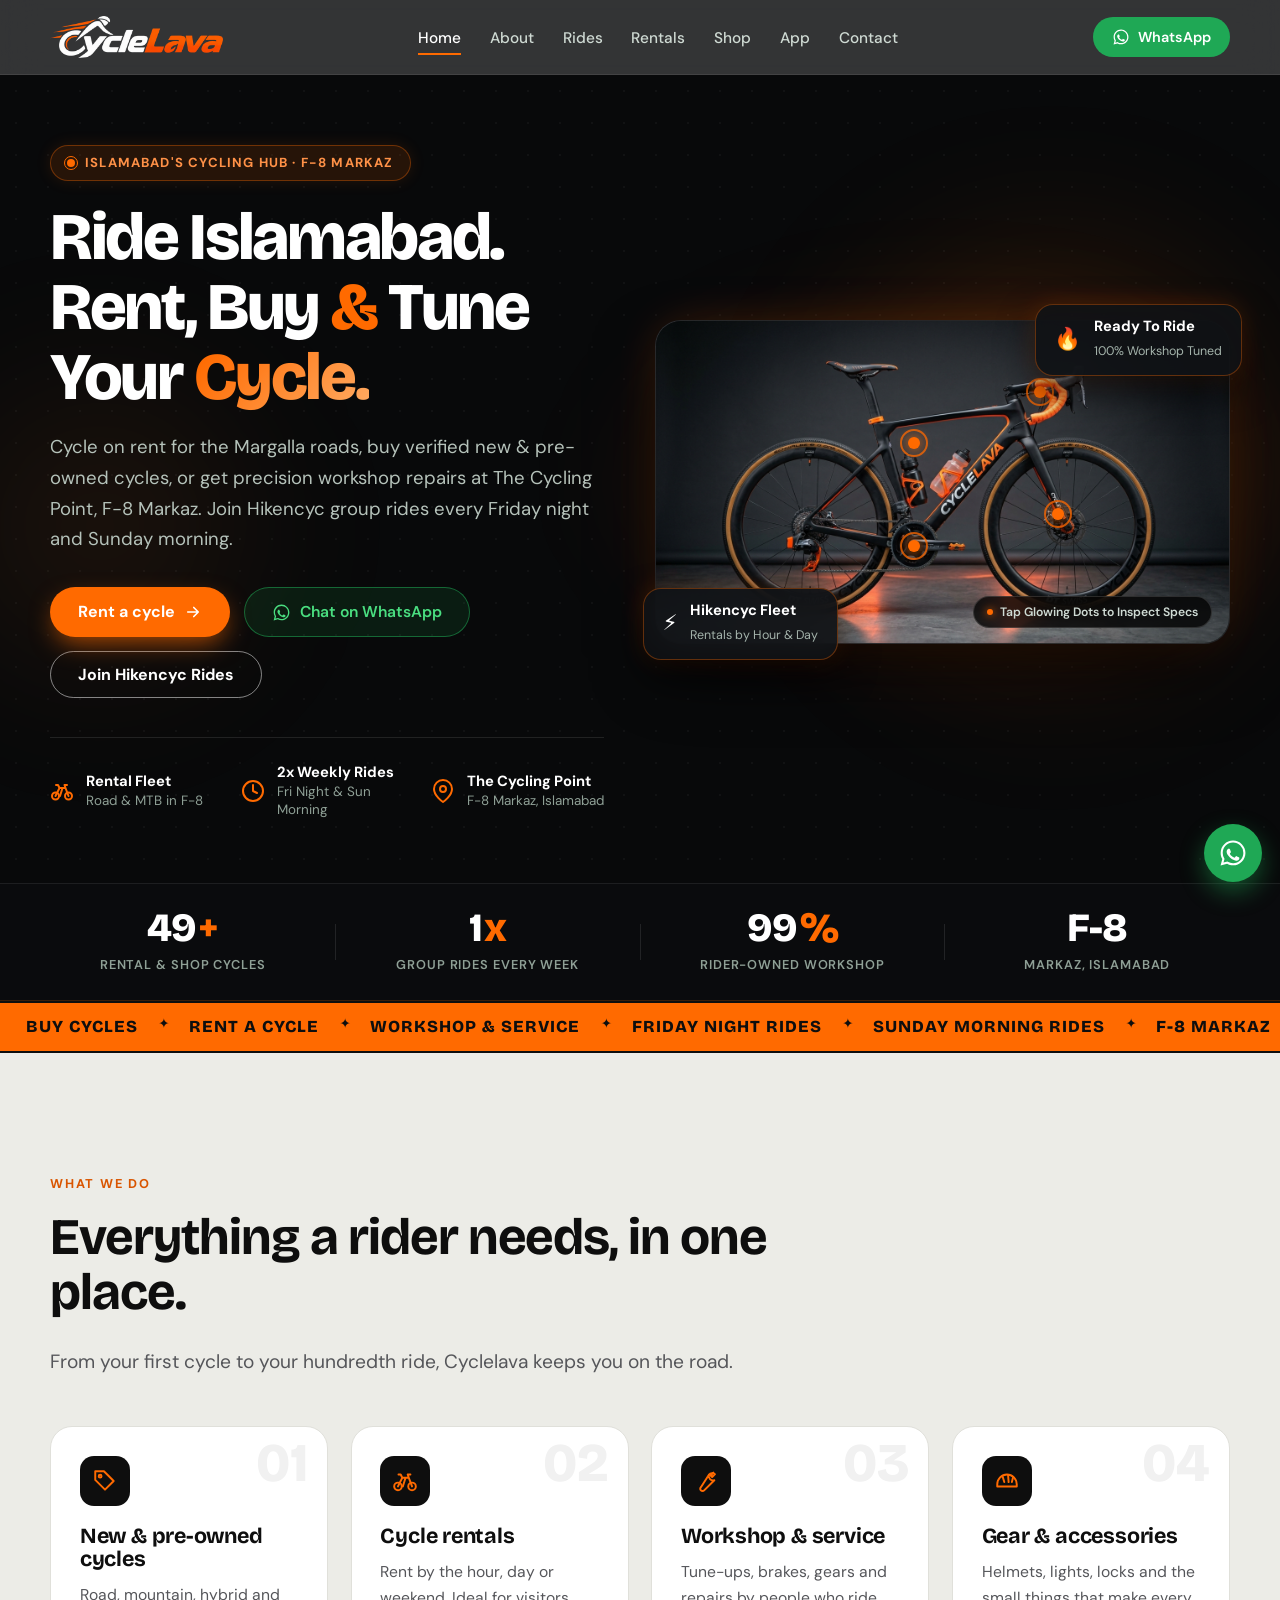
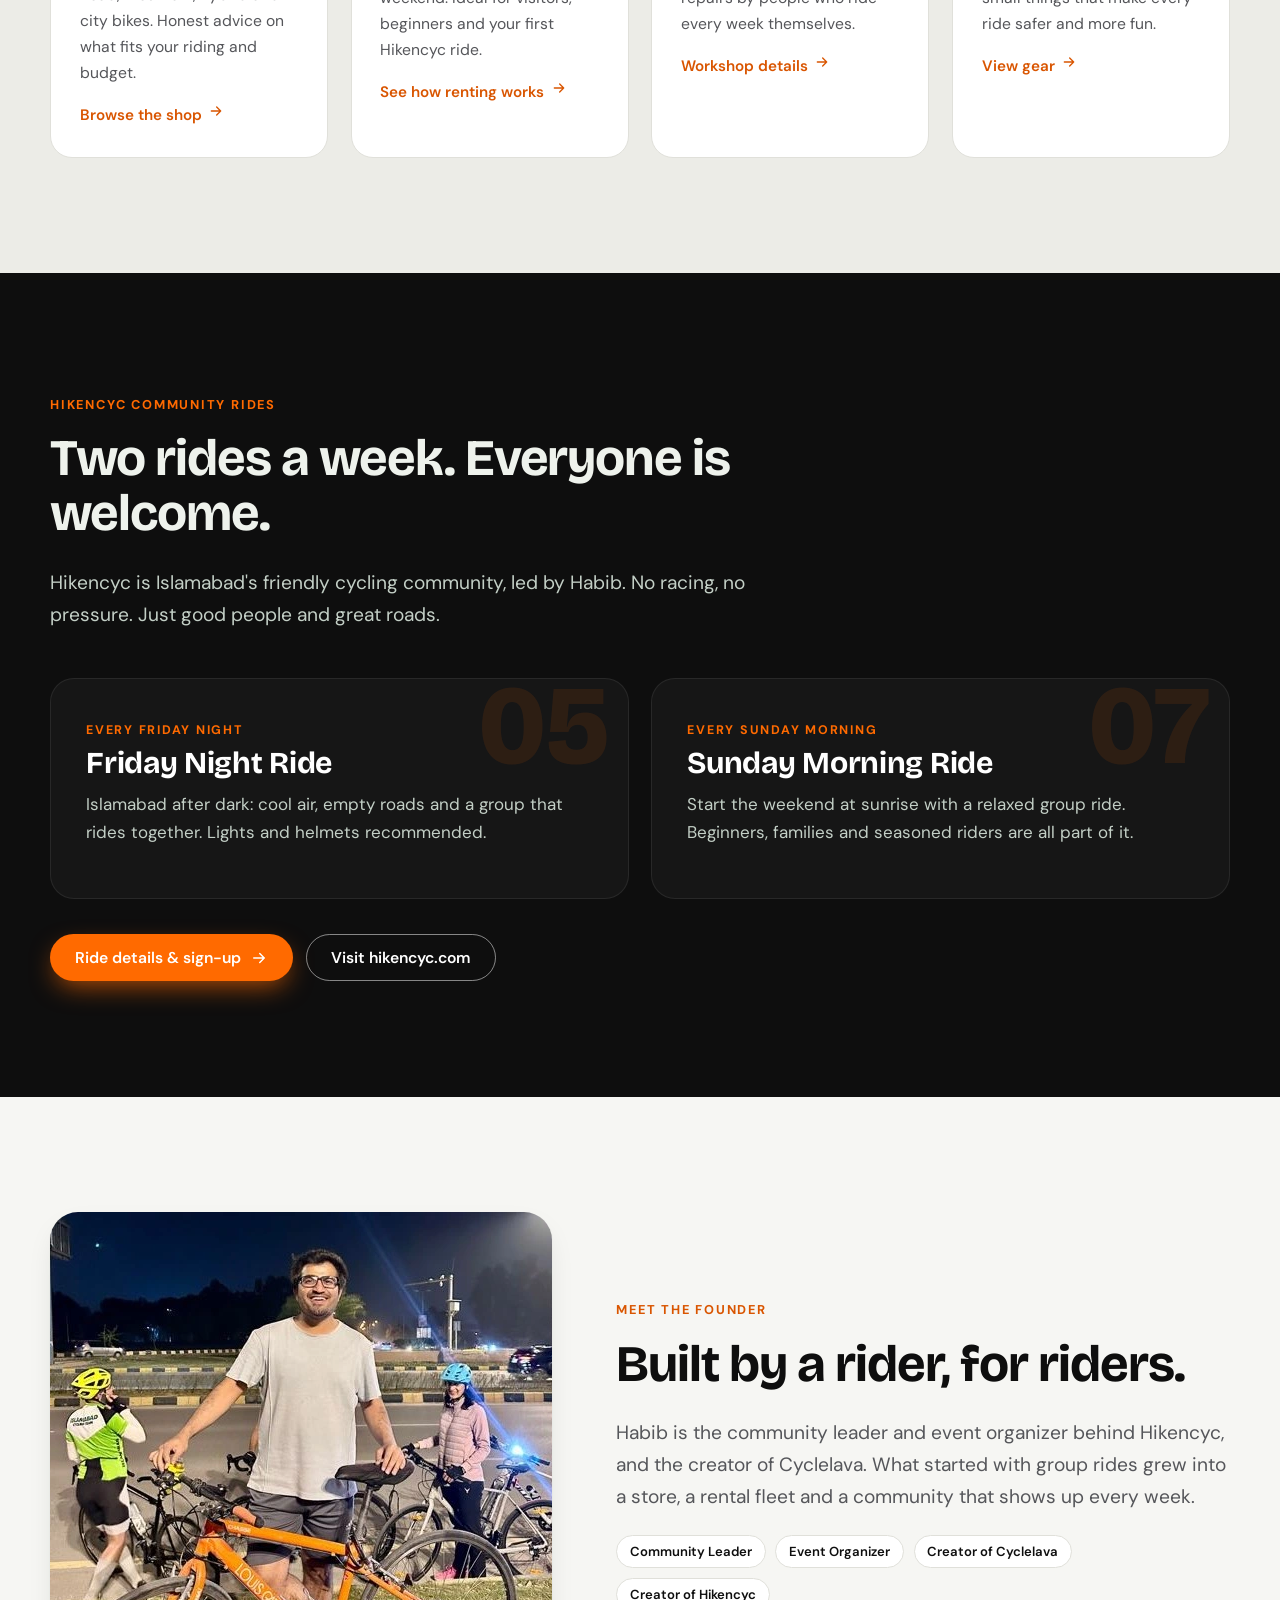
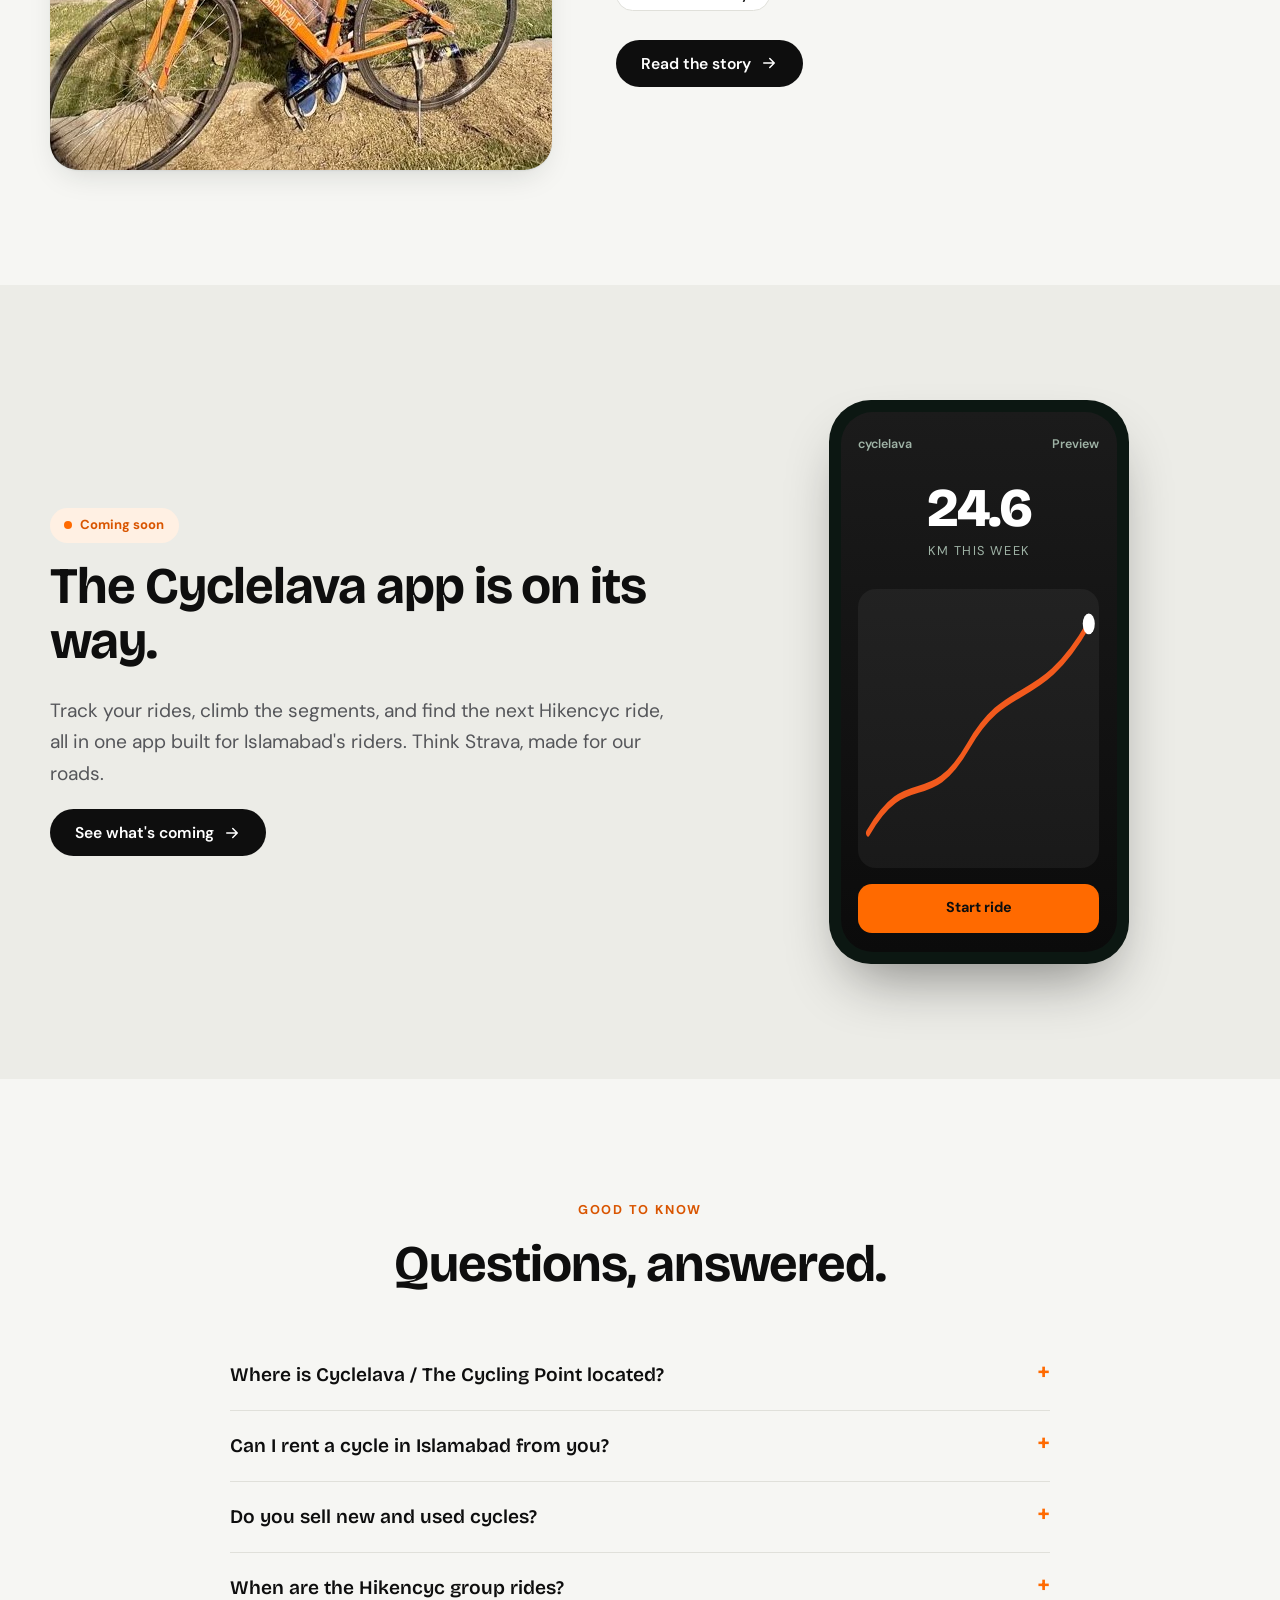
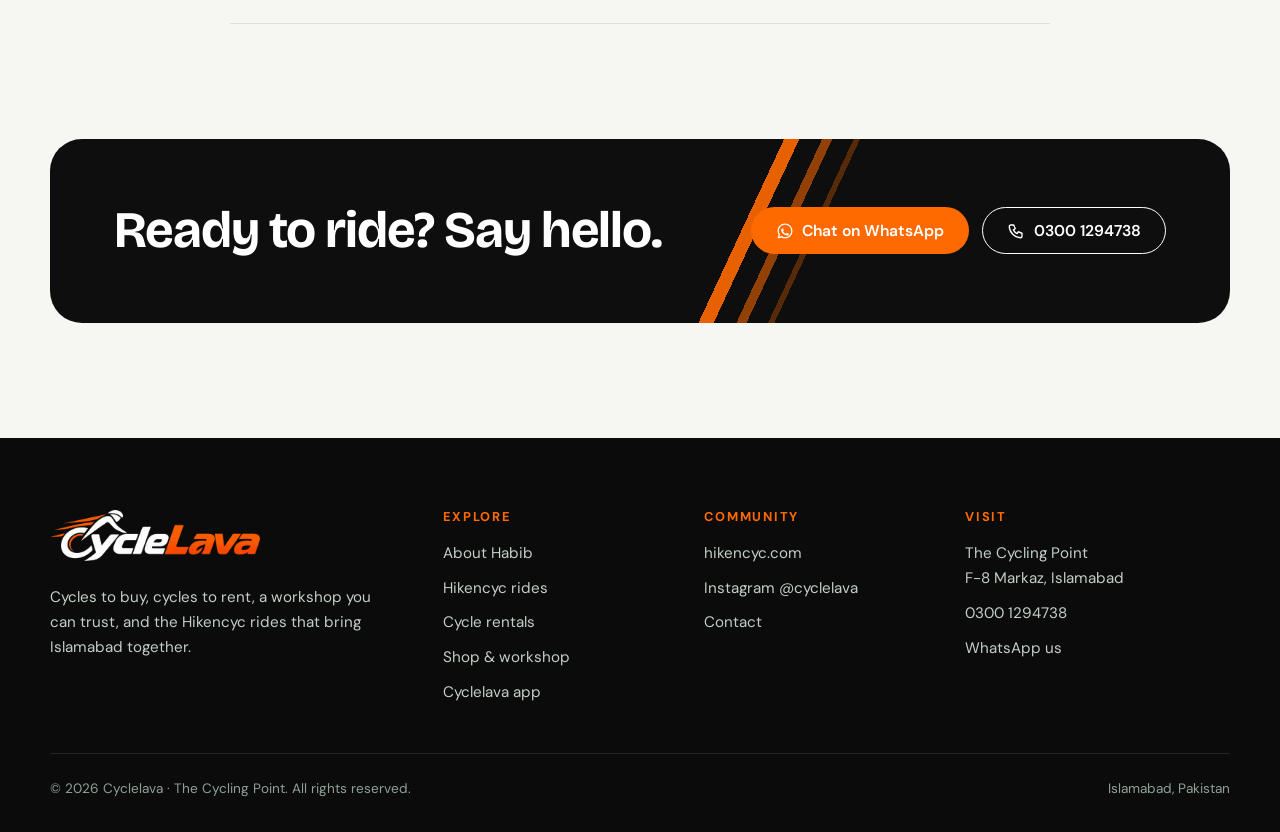
==== commit d3ec1e3e: "Check" ====
--- a/index.html
+++ b/index.html
@@ -34,7 +34,7 @@
 <link rel="apple-touch-icon" href="/assets/images/apple-touch-icon.webp">
 <link rel="preconnect" href="https://fonts.googleapis.com"><link rel="preconnect" href="https://fonts.gstatic.com" crossorigin><link href="https://fonts.googleapis.com/css2?family=Bricolage+Grotesque:opsz,wght@12..96,500;12..96,700;12..96,800&family=DM+Sans:wght@400;500;600;700&display=swap" rel="stylesheet">
 <link rel="stylesheet" href="/assets/css/style.css?v=4">
-<link rel="stylesheet" href="/assets/css/events.css?v=1">
+<link rel="stylesheet" href="/assets/css/events.css?v=2">
 <script type="application/ld+json">{"@context": "https://schema.org", "@type": ["BikeStore", "LocalBusiness"], "@id": "https://cyclelava.com/#business", "name": "Cyclelava | The Cycling Point", "alternateName": ["Cyclelava", "The Cycling Point Islamabad"], "description": "Bicycle store in F-8 Markaz, Islamabad: new and pre-owned cycles, bicycle rentals, accessories, repairs and home of the Hikencyc cycling community.", "url": "https://cyclelava.com/", "image": "https://cyclelava.com/assets/images/habib.jpg", "logo": "https://cyclelava.com/assets/images/logo.webp", "telephone": "+923001294738", "sameAs": ["https://instagram.com/cyclelava", "https://hikencyc.com"], "priceRange": "$$", "hasMap": "https://www.google.com/maps/search/?api=1&query=The+Cycling+Point+F-8+Markaz+Islamabad", "address": {"@type": "PostalAddress", "streetAddress": "The Cycling Point, F-8 Markaz", "addressLocality": "Islamabad", "addressRegion": "Islamabad Capital Territory", "addressCountry": "PK"}, "founder": {"@id": "https://cyclelava.com/about/#habib"}, "areaServed": "Islamabad"}</script><script type="application/ld+json">{"@context": "https://schema.org", "@type": "WebSite", "name": "Cyclelava", "url": "https://cyclelava.com/", "publisher": {"@id": "https://cyclelava.com/#business"}}</script><script type="application/ld+json">{"@context": "https://schema.org", "@type": "FAQPage", "mainEntity": [{"@type": "Question", "name": "Where is Cyclelava / The Cycling Point located?", "acceptedAnswer": {"@type": "Answer", "text": "We are at The Cycling Point in F-8 Markaz, Islamabad. Message us on WhatsApp at 0300 1294738 and we will share the exact location pin."}}, {"@type": "Question", "name": "Can I rent a cycle in Islamabad from you?", "acceptedAnswer": {"@type": "Answer", "text": "Yes. Rental cycles are available from The Cycling Point in F-8 Markaz. Send us the cycle type and duration on WhatsApp and we will confirm the rate and availability."}}, {"@type": "Question", "name": "Do you sell new and used cycles?", "acceptedAnswer": {"@type": "Answer", "text": "Yes. We sell both new and pre-owned bicycles, along with helmets, lights and other cycling accessories, and our workshop services what we sell."}}, {"@type": "Question", "name": "When are the Hikencyc group rides?", "acceptedAnswer": {"@type": "Answer", "text": "Hikencyc rides run every Friday night and every Sunday morning in Islamabad. Message us on WhatsApp for the latest meeting point and time."}}]}</script>
 <meta name="google-site-verification" content="ncvYaAMF984yE5NrZD3NUzK6ipdsHXLYg_5XrM_vUbw" />
 </head>
@@ -55,6 +55,10 @@
   <div class="hero-glow hero-glow-2" aria-hidden="true"></div>
 
   <div class="container hero-grid">
+    <!-- "Reserve your slot" toggle. Filled in by events.js with the next event from the portal;
+         stays hidden (and takes no space) while there is no event open for booking. -->
+    <button class="hero-reserve" type="button" data-hero-reserve data-book-event aria-haspopup="dialog" aria-expanded="false" hidden></button>
+
     <!-- Left: Content -->
     <div class="hero-content">
       <div class="hero-badge-pill">
@@ -85,13 +89,6 @@
           Join Hikencyc Rides
         </a>
       </div>
-
-      <!-- Booking toggle: opens the event booking sheet (no sign-up) -->
-      <button class="hero-book" type="button" data-book-event aria-haspopup="dialog" aria-expanded="false">
-        <span class="hb-ico" aria-hidden="true"><svg viewBox="0 0 24 24" fill="none" stroke="currentColor" stroke-width="1.8" stroke-linecap="round" stroke-linejoin="round"><rect x="3.5" y="5" width="17" height="15.5" rx="3"/><path d="M3.5 10h17M8 3v4M16 3v4"/></svg></span>
-        <span class="hb-text"><strong>Book an event</strong><span data-next-event>No sign-up needed. Pay and get your ticket.</span></span>
-        <span class="hb-switch" aria-hidden="true"></span>
-      </button>
 
       <!-- Quick Trust Indicators -->
       <div class="hero-trust-bar">
@@ -301,6 +298,6 @@
 <nav class="m-bar" aria-label="Quick actions"><a href="tel:+923001294738"><svg viewBox="0 0 24 24" fill="none" stroke="currentColor" stroke-width="1.8" stroke-linecap="round" stroke-linejoin="round"><path d="M5 4h4l2 5-2.5 1.5a11 11 0 005 5L15 13l5 2v4a2 2 0 01-2 2A16 16 0 013 6a2 2 0 012-2z"/></svg><span>Call</span></a><a class="m-wa" href="https://wa.me/923001294738?text=Assalam-o-Alaikum%21%20I%20am%20visiting%20the%20Cyclelava%20website." target="_blank" rel="noopener"><svg viewBox="0 0 24 24" fill="currentColor"><path d="M12.04 2c-5.46 0-9.91 4.45-9.91 9.91 0 1.75.46 3.45 1.32 4.95L2.05 22l5.25-1.38c1.45.79 3.08 1.21 4.74 1.21 5.46 0 9.91-4.45 9.91-9.91 0-2.65-1.03-5.14-2.9-7.01A9.816 9.816 0 0012.04 2m.01 1.67c2.2 0 4.26.86 5.82 2.42a8.225 8.225 0 012.41 5.83c0 4.54-3.7 8.24-8.24 8.24-1.48 0-2.93-.4-4.2-1.15l-.3-.18-3.12.82.83-3.04-.2-.31a8.196 8.196 0 01-1.26-4.38c0-4.54 3.7-8.24 8.24-8.24m4.52 11.64c-.25-.13-1.47-.72-1.7-.81-.23-.08-.39-.13-.56.13-.17.25-.64.81-.79.97-.14.17-.29.19-.54.06-.25-.13-1.06-.39-2.01-1.24-.74-.66-1.25-1.48-1.39-1.73-.14-.25-.01-.39.11-.51.11-.11.25-.29.37-.43.13-.15.17-.25.25-.42.08-.17.04-.31-.02-.44-.06-.13-.56-1.35-.77-1.85-.2-.49-.41-.42-.56-.43h-.48c-.17 0-.44.06-.67.31-.23.25-.88.86-.88 2.1 0 1.24.9 2.44 1.03 2.61.13.17 1.78 2.71 4.3 3.8 2.53 1.08 2.53.72 2.98.68.46-.05 1.47-.6 1.68-1.18.21-.58.21-1.08.15-1.18-.06-.1-.23-.17-.48-.29z"/></svg><span>WhatsApp</span></a><a href="https://www.google.com/maps/search/?api=1&query=The+Cycling+Point+F-8+Markaz+Islamabad" target="_blank" rel="noopener"><svg viewBox="0 0 24 24" fill="none" stroke="currentColor" stroke-width="1.8" stroke-linecap="round" stroke-linejoin="round"><path d="M12 21s7-6.2 7-11.5A7 7 0 005 9.5C5 14.800 12 21 12 21z"/><circle cx="12" cy="9.5" r="2.5"/></svg><span>Directions</span></a><a href="/events/"><svg viewBox="0 0 24 24" fill="none" stroke="currentColor" stroke-width="1.8" stroke-linecap="round" stroke-linejoin="round"><circle cx="5.5" cy="17" r="3.5"/><circle cx="18.5" cy="17" r="3.5"/><path d="M5.5 17l4-8h6l3 8M9.5 9L8 6H6m6.5 3L10 17m5.5-8l-1-3h2.5"/></svg><span>Rides</span></a></nav>
 <a class="wa-float" href="https://wa.me/923001294738?text=Assalam-o-Alaikum%21%20I%20am%20visiting%20the%20Cyclelava%20website." target="_blank" rel="noopener" aria-label="Chat on WhatsApp"><svg viewBox="0 0 24 24" fill="currentColor"><path d="M12.04 2c-5.46 0-9.91 4.45-9.91 9.91 0 1.75.46 3.45 1.32 4.95L2.05 22l5.25-1.38c1.45.79 3.08 1.21 4.74 1.21 5.46 0 9.91-4.45 9.91-9.91 0-2.65-1.03-5.14-2.9-7.01A9.816 9.816 0 0012.04 2m.01 1.67c2.2 0 4.26.86 5.82 2.42a8.225 8.225 0 012.41 5.83c0 4.54-3.7 8.24-8.24 8.24-1.48 0-2.93-.4-4.2-1.15l-.3-.18-3.12.82.83-3.04-.2-.31a8.196 8.196 0 01-1.26-4.38c0-4.54 3.7-8.24 8.24-8.24m4.52 11.64c-.25-.13-1.47-.72-1.7-.81-.23-.08-.39-.13-.56.13-.17.25-.64.81-.79.97-.14.17-.29.19-.54.06-.25-.13-1.06-.39-2.01-1.24-.74-.66-1.25-1.48-1.39-1.73-.14-.25-.01-.39.11-.51.11-.11.25-.29.37-.43.13-.15.17-.25.25-.42.08-.17.04-.31-.02-.44-.06-.13-.56-1.35-.77-1.85-.2-.49-.41-.42-.56-.43h-.48c-.17 0-.44.06-.67.31-.23.25-.88.86-.88 2.1 0 1.24.9 2.44 1.03 2.61.13.17 1.78 2.71 4.3 3.8 2.53 1.08 2.53.72 2.98.68.46-.05 1.47-.6 1.68-1.18.21-.58.21-1.08.15-1.18-.06-.1-.23-.17-.48-.29z"/></svg></a>
 <script src="/assets/js/main.js?v=3" defer></script>
-<script src="/assets/js/events.js?v=1" defer></script>
+<script src="/assets/js/events.js?v=2" defer></script>
 </body>
 </html>
--- a/assets/css/events.css
+++ b/assets/css/events.css
@@ -61,24 +61,52 @@
 .bk-badge.ok { background: #d9f5e3; color: #0f6a33; }
 .bk-badge.no { background: #fde0dd; color: #a3241b; }
 
-/* ---------- Hero booking toggle ---------- */
-.hero-book {
-  display: flex; align-items: center; gap: .9rem; width: 100%; max-width: 520px; margin-top: 1.1rem; padding: .8rem 1rem; text-align: left;
-  border-radius: 18px; border: 1px solid rgba(255, 106, 0, .45); background: rgba(255, 106, 0, .1); color: #fff; font: inherit; cursor: pointer;
-  backdrop-filter: blur(8px); -webkit-backdrop-filter: blur(8px); transition: background .2s, border-color .2s, transform .2s;
-}
-.hero-book:hover { background: rgba(255, 106, 0, .18); border-color: var(--accent); }
-.hero-content .hero-book { animation-delay: .45s; }
-.hero-book .hb-ico { flex: none; display: grid; place-items: center; width: 42px; height: 42px; border-radius: 12px; background: var(--accent); color: #fff; }
-.hero-book .hb-ico svg { width: 22px; height: 22px; }
-.hero-book .hb-text { flex: 1; min-width: 0; display: grid; gap: .1rem; }
-.hero-book .hb-text strong { font: 700 1.05rem var(--font-head); }
-.hero-book .hb-text span { font-size: .84rem; color: #c9c9c9; white-space: nowrap; overflow: hidden; text-overflow: ellipsis; }
-.hero-book .hb-switch { flex: none; position: relative; width: 46px; height: 26px; border-radius: 999px; background: rgba(255, 255, 255, .22); transition: background .2s; }
-.hero-book .hb-switch::after { content: ""; position: absolute; top: 3px; left: 3px; width: 20px; height: 20px; border-radius: 50%; background: #fff; transition: transform .2s; }
-.hero-book[aria-expanded="true"] .hb-switch { background: var(--accent); }
-.hero-book[aria-expanded="true"] .hb-switch::after { transform: translateX(20px); }
-
+/* ---------- Hero "Reserve your slot" toggle ---------- */
+.hero-reserve {
+  position: relative; z-index: 3; display: grid; gap: .85rem; width: 100%; max-width: 620px; justify-self: center; padding: 1rem 1.1rem 1.05rem;
+  text-align: left; font: inherit; color: #fff; cursor: pointer; border-radius: 22px; border: 1.5px solid var(--accent);
+  background: linear-gradient(135deg, rgba(255, 106, 0, .22), rgba(20, 20, 20, .92) 55%);
+  backdrop-filter: blur(10px); -webkit-backdrop-filter: blur(10px);
+  animation: hrGlow 1.6s ease-in-out infinite;
+}
+.hero-reserve[hidden] { display: none; }
+.hero-reserve:hover { background: linear-gradient(135deg, rgba(255, 106, 0, .34), rgba(20, 20, 20, .92) 60%); }
+@keyframes hrGlow {
+  0%, 100% { box-shadow: 0 0 0 0 rgba(255, 106, 0, .55), 0 18px 40px -18px rgba(255, 106, 0, .6); border-color: var(--accent); }
+  50% { box-shadow: 0 0 0 10px rgba(255, 106, 0, 0), 0 18px 46px -12px rgba(255, 106, 0, .9); border-color: #ffb37a; }
+}
+.hr-top { display: flex; align-items: center; justify-content: space-between; gap: 1rem; }
+.hr-live { display: inline-flex; align-items: center; gap: .55rem; font: 800 .82rem var(--font-body); letter-spacing: .16em; text-transform: uppercase; color: var(--accent); }
+.hr-dot { width: 10px; height: 10px; border-radius: 50%; background: var(--accent); animation: hrBlink 1s steps(2, start) infinite; box-shadow: 0 0 10px var(--accent); }
+@keyframes hrBlink { to { visibility: hidden; } }
+.hr-switch { flex: none; position: relative; width: 50px; height: 28px; border-radius: 999px; background: rgba(255, 255, 255, .22); transition: background .2s; animation: hrSwitch 1.6s ease-in-out infinite; }
+.hr-switch::after { content: ""; position: absolute; top: 3px; left: 3px; width: 22px; height: 22px; border-radius: 50%; background: #fff; transition: transform .2s; }
+@keyframes hrSwitch { 50% { background: rgba(255, 106, 0, .75); } }
+.hero-reserve[aria-expanded="true"] .hr-switch { background: var(--accent); animation: none; }
+.hero-reserve[aria-expanded="true"] .hr-switch::after { transform: translateX(22px); }
+.hr-main { display: flex; align-items: center; gap: .9rem; min-width: 0; }
+.hr-date { flex: none; min-width: 60px; padding: .5rem .6rem; border-radius: 14px; background: #fff; color: #0e0e0e; text-align: center; line-height: 1; }
+.hr-date strong { display: block; font: 800 1.6rem/1 var(--font-head); }
+.hr-date span { display: block; margin-top: .2rem; font-size: .7rem; font-weight: 800; letter-spacing: .12em; text-transform: uppercase; color: var(--accent-ink); }
+.hr-info { min-width: 0; display: grid; gap: .22rem; }
+.hr-title { font: 800 1.25rem/1.2 var(--font-head); letter-spacing: -.01em; color: #fff; overflow-wrap: anywhere; }
+.hr-line { display: flex; align-items: flex-start; gap: .4rem; font-size: .9rem; color: #d6d6d6; }
+.hr-line svg { width: 16px; height: 16px; flex: none; margin-top: 2px; color: var(--accent); }
+.hr-foot { display: flex; align-items: center; justify-content: space-between; gap: .7rem; flex-wrap: wrap; }
+.hr-foot .ev-chip { background: rgba(255, 255, 255, .12); color: #fff; }
+.hr-foot .ev-chip svg { color: var(--accent); }
+.hr-foot .ev-chip.free { background: rgba(31, 168, 85, .25); color: #9af0bd; }
+.hr-foot .ev-chip.low { background: #fff2cc; color: #7a5200; }
+.hr-cta { display: inline-flex; align-items: center; gap: .4rem; margin-left: auto; padding: .6rem 1.1rem; border-radius: 999px; background: var(--accent); color: #fff; font-weight: 700; font-size: .92rem; white-space: nowrap; }
+.hr-cta svg { width: 16px; height: 16px; }
+
+/* Desktop: the toggle sits top-right, above the bike; the text column spans both rows. */
+@media (min-width: 861px) {
+  .hero-lava .hero-grid.has-reserve { grid-template-rows: auto 1fr; row-gap: 2.6rem; }
+  .hero-grid.has-reserve > .hero-reserve { grid-column: 2; grid-row: 1; }
+  .hero-grid.has-reserve > .hero-content { grid-column: 1; grid-row: 1 / span 2; }
+  .hero-grid.has-reserve > .hero-visual-wrapper { grid-column: 2; grid-row: 2; align-self: start; }
+}
 /* ---------- Booking sheet ---------- */
 .bk-overlay { position: fixed; inset: 0; background: rgba(0, 0, 0, .6); z-index: 90; opacity: 0; visibility: hidden; transition: opacity .25s, visibility .25s; }
 .bk-overlay.open { opacity: 1; visibility: visible; }
@@ -178,12 +206,13 @@
 
 @media (max-width: 720px) {
   .ev-how { grid-template-columns: 1fr; }
-  .hero-book { max-width: none; }
+  .hero-reserve { max-width: none; }
   .bk-sheet { top: auto; bottom: 0; height: min(94dvh, 100%); width: 100%; border-radius: 22px 22px 0 0; transform: translateY(100%); overflow: hidden; }
   .bk-actions .btn { flex-basis: 100%; }
 }
 @media (prefers-reduced-motion: reduce) {
-  .bk-sheet, .bk-overlay, .ev-card, .hero-book { transition: none; }
+  .bk-sheet, .bk-overlay, .ev-card { transition: none; }
+  .hero-reserve, .hr-dot, .hr-switch { animation: none; }
   .ev-skel, .bk-spin { animation: none; }
 }
 
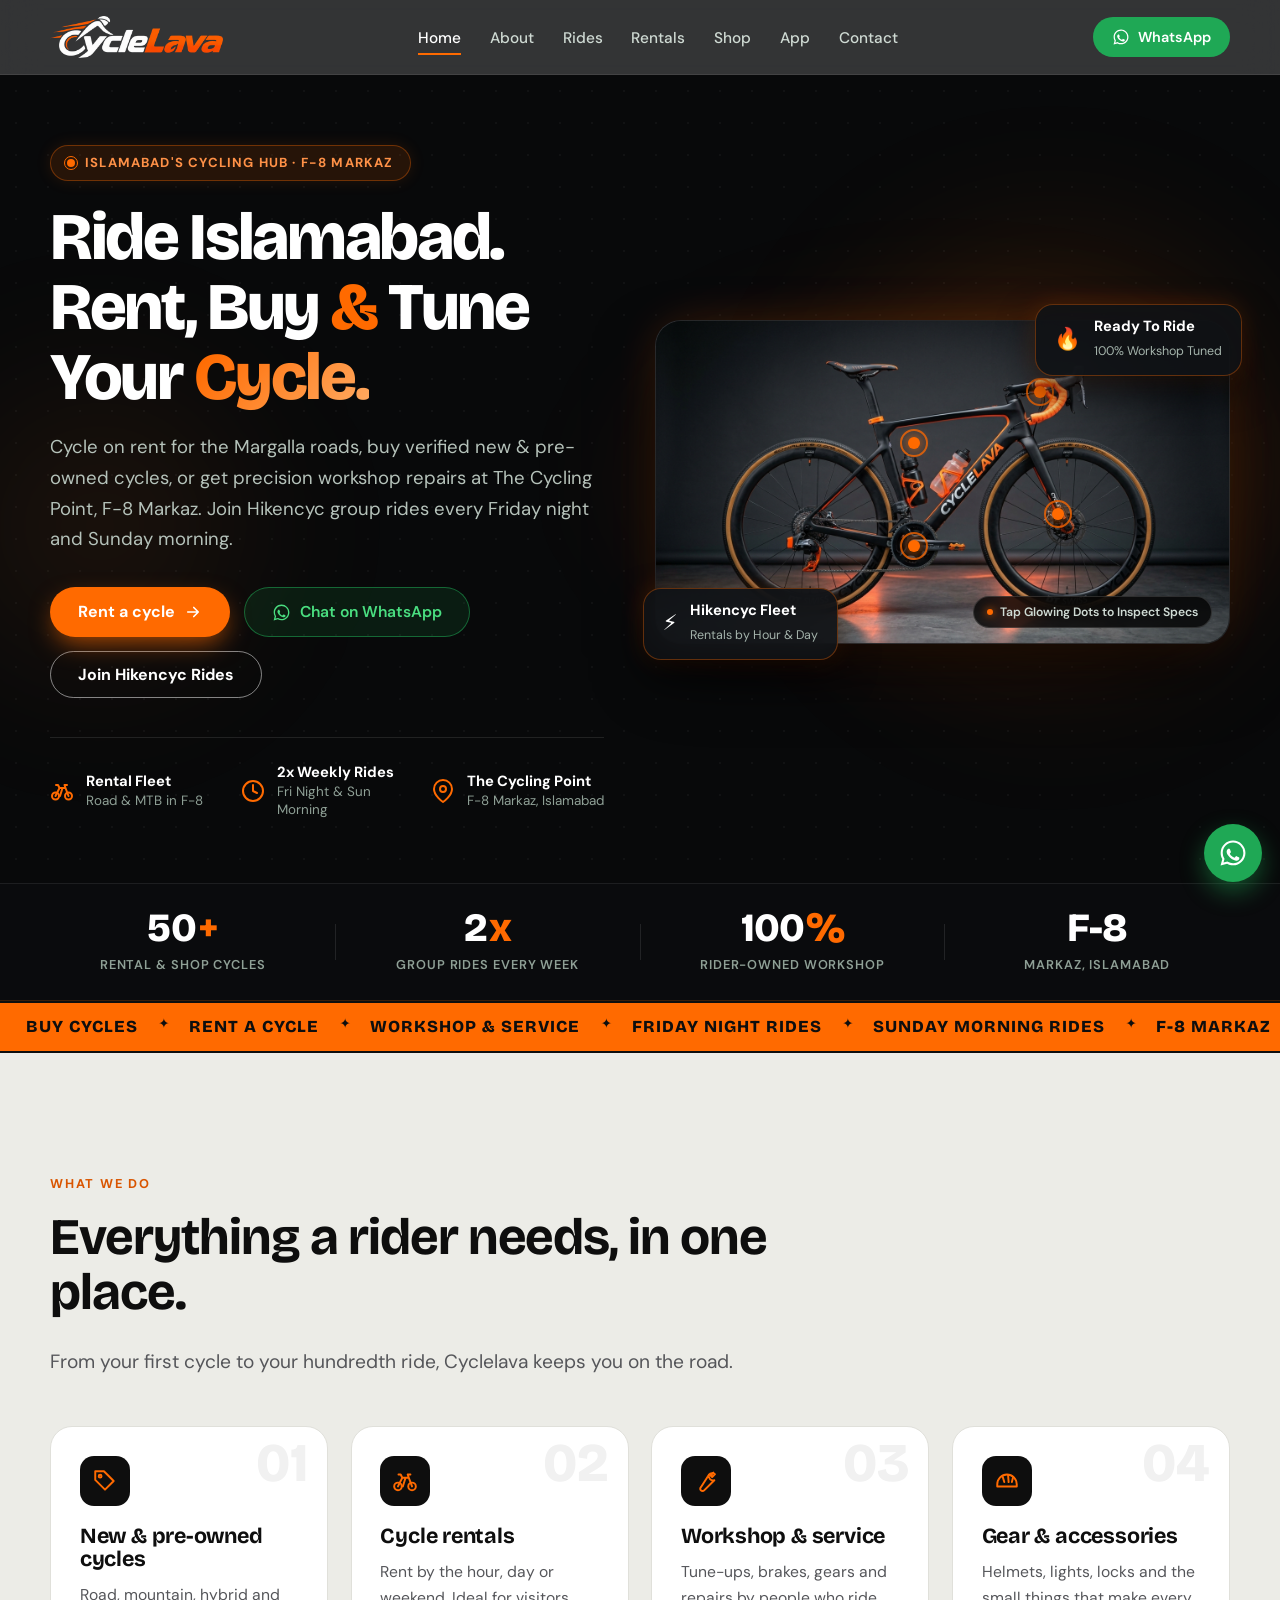
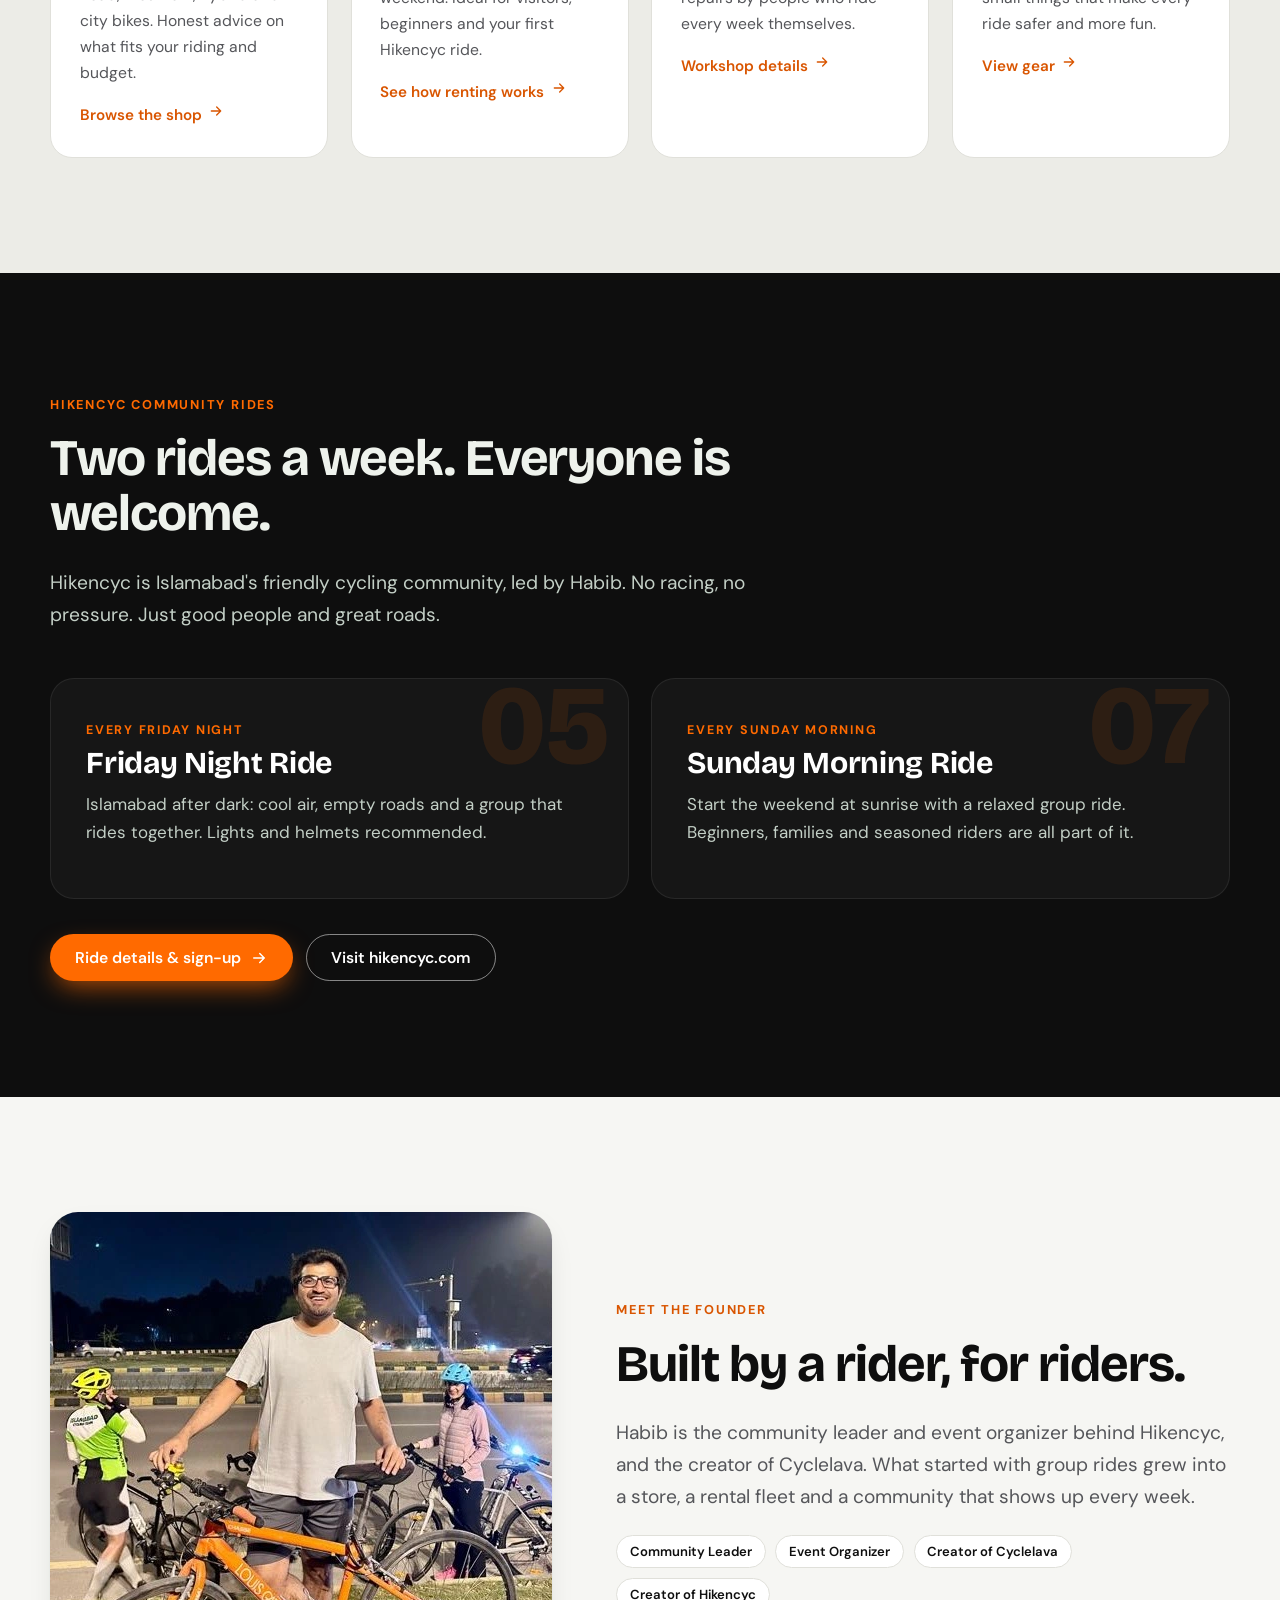
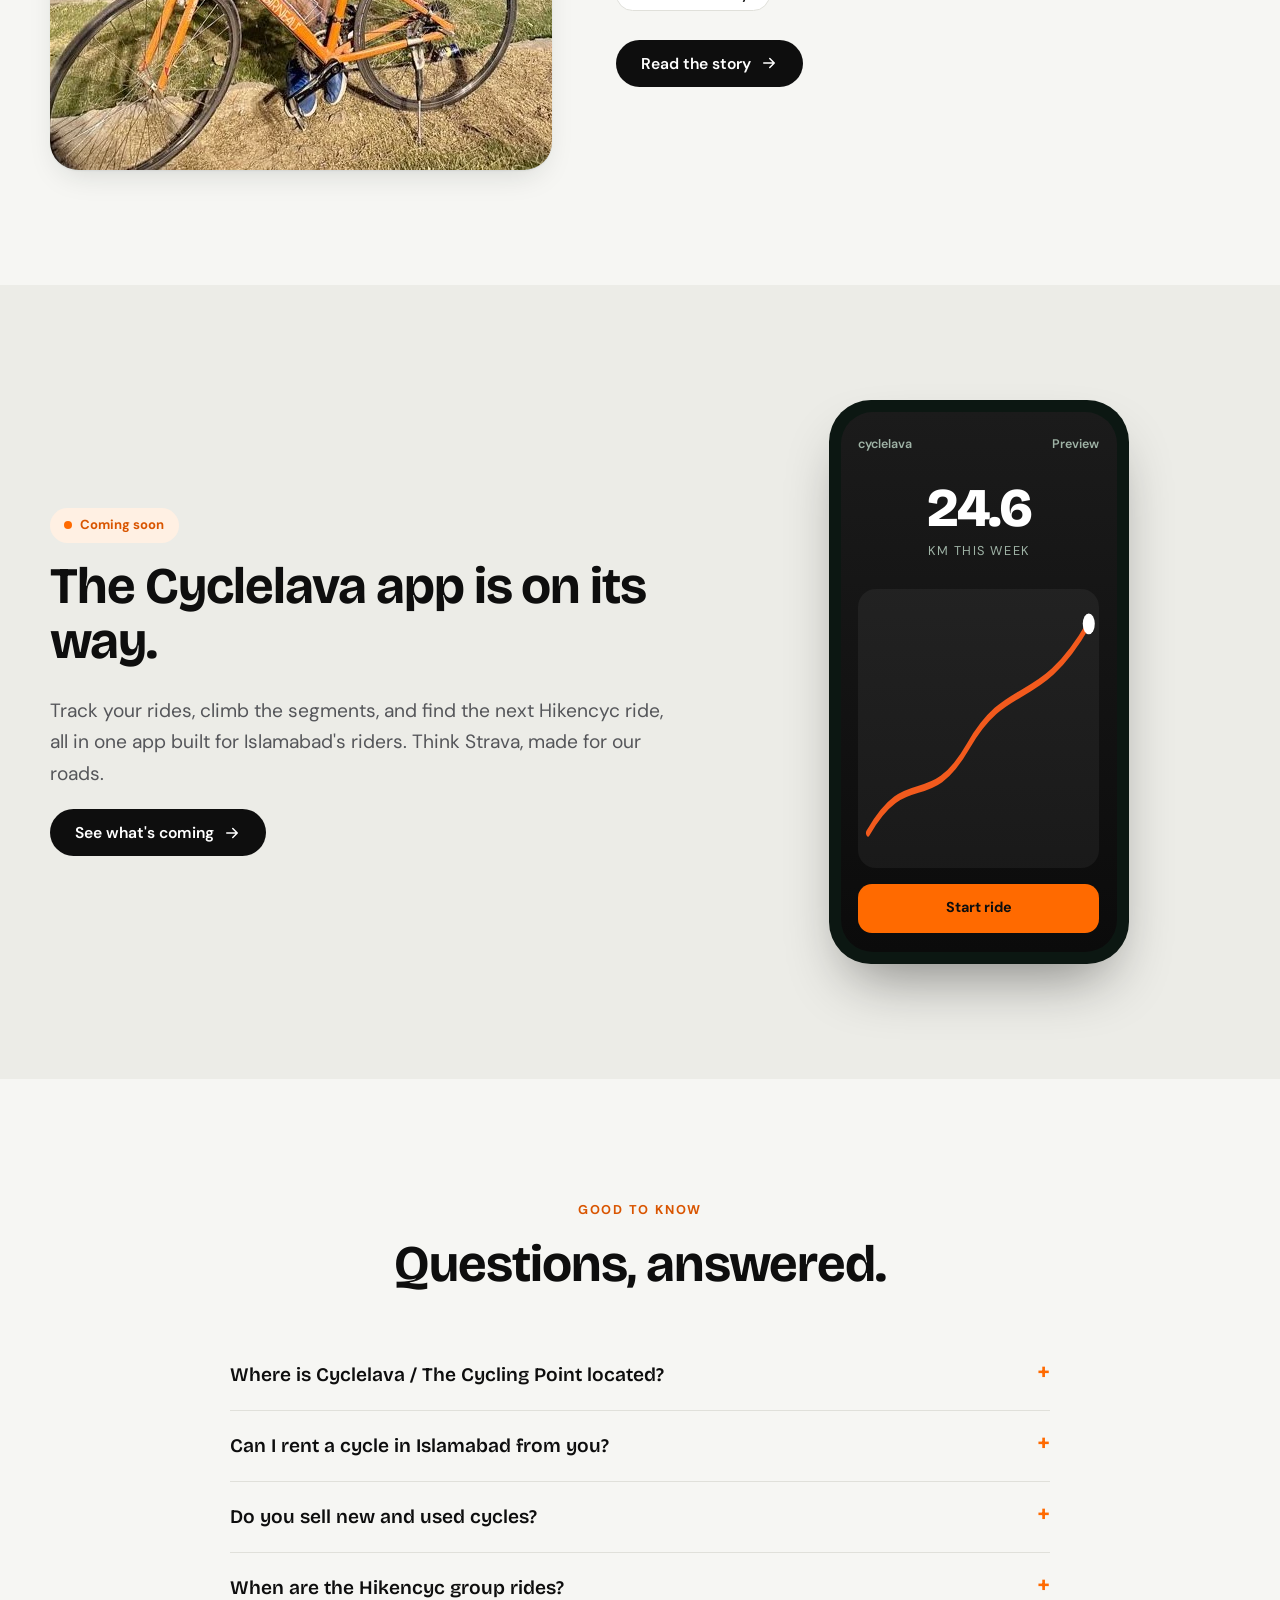
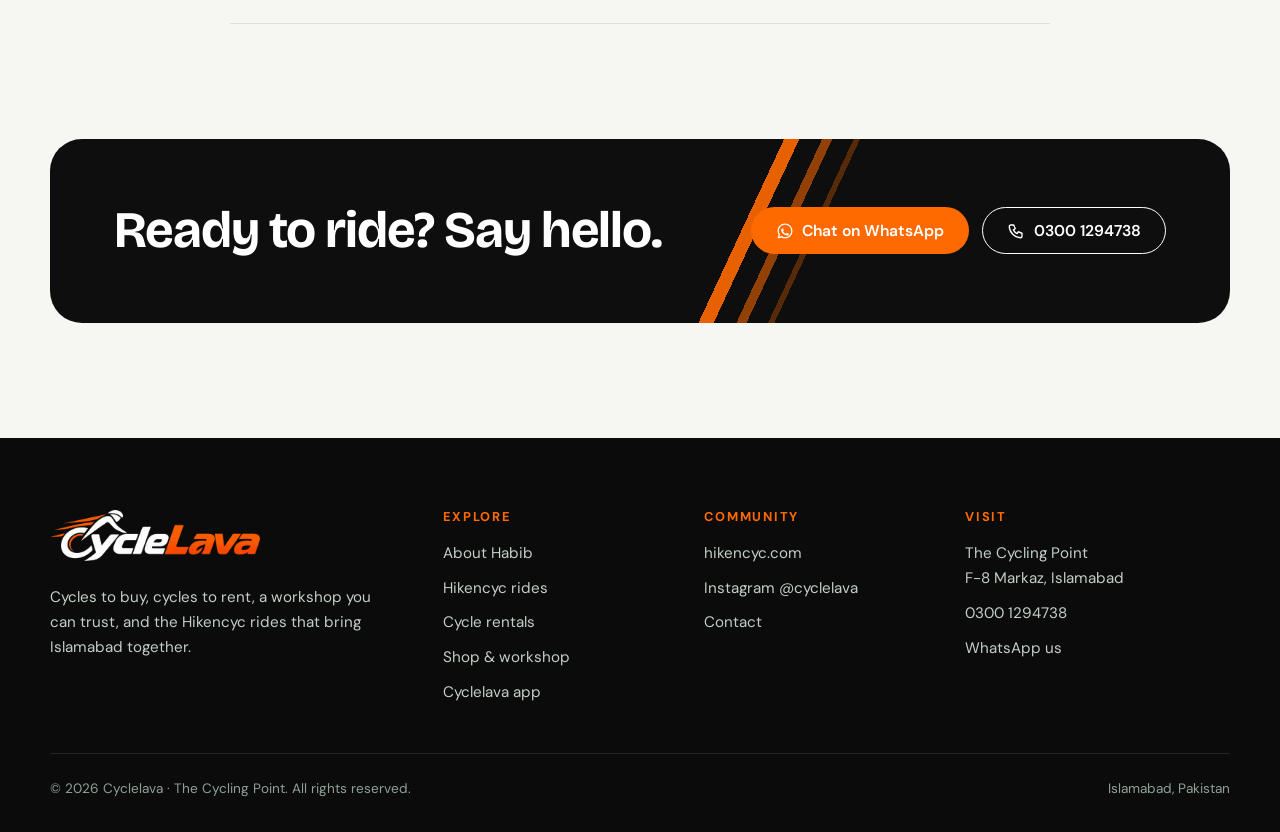
==== commit b5fee629: "Check in new order of the world" ====
--- a/index.html
+++ b/index.html
@@ -34,7 +34,7 @@
 <link rel="apple-touch-icon" href="/assets/images/apple-touch-icon.webp">
 <link rel="preconnect" href="https://fonts.googleapis.com"><link rel="preconnect" href="https://fonts.gstatic.com" crossorigin><link href="https://fonts.googleapis.com/css2?family=Bricolage+Grotesque:opsz,wght@12..96,500;12..96,700;12..96,800&family=DM+Sans:wght@400;500;600;700&display=swap" rel="stylesheet">
 <link rel="stylesheet" href="/assets/css/style.css?v=4">
-<link rel="stylesheet" href="/assets/css/events.css?v=2">
+<link rel="stylesheet" href="/assets/css/events.css?v=3">
 <script type="application/ld+json">{"@context": "https://schema.org", "@type": ["BikeStore", "LocalBusiness"], "@id": "https://cyclelava.com/#business", "name": "Cyclelava | The Cycling Point", "alternateName": ["Cyclelava", "The Cycling Point Islamabad"], "description": "Bicycle store in F-8 Markaz, Islamabad: new and pre-owned cycles, bicycle rentals, accessories, repairs and home of the Hikencyc cycling community.", "url": "https://cyclelava.com/", "image": "https://cyclelava.com/assets/images/habib.jpg", "logo": "https://cyclelava.com/assets/images/logo.webp", "telephone": "+923001294738", "sameAs": ["https://instagram.com/cyclelava", "https://hikencyc.com"], "priceRange": "$$", "hasMap": "https://www.google.com/maps/search/?api=1&query=The+Cycling+Point+F-8+Markaz+Islamabad", "address": {"@type": "PostalAddress", "streetAddress": "The Cycling Point, F-8 Markaz", "addressLocality": "Islamabad", "addressRegion": "Islamabad Capital Territory", "addressCountry": "PK"}, "founder": {"@id": "https://cyclelava.com/about/#habib"}, "areaServed": "Islamabad"}</script><script type="application/ld+json">{"@context": "https://schema.org", "@type": "WebSite", "name": "Cyclelava", "url": "https://cyclelava.com/", "publisher": {"@id": "https://cyclelava.com/#business"}}</script><script type="application/ld+json">{"@context": "https://schema.org", "@type": "FAQPage", "mainEntity": [{"@type": "Question", "name": "Where is Cyclelava / The Cycling Point located?", "acceptedAnswer": {"@type": "Answer", "text": "We are at The Cycling Point in F-8 Markaz, Islamabad. Message us on WhatsApp at 0300 1294738 and we will share the exact location pin."}}, {"@type": "Question", "name": "Can I rent a cycle in Islamabad from you?", "acceptedAnswer": {"@type": "Answer", "text": "Yes. Rental cycles are available from The Cycling Point in F-8 Markaz. Send us the cycle type and duration on WhatsApp and we will confirm the rate and availability."}}, {"@type": "Question", "name": "Do you sell new and used cycles?", "acceptedAnswer": {"@type": "Answer", "text": "Yes. We sell both new and pre-owned bicycles, along with helmets, lights and other cycling accessories, and our workshop services what we sell."}}, {"@type": "Question", "name": "When are the Hikencyc group rides?", "acceptedAnswer": {"@type": "Answer", "text": "Hikencyc rides run every Friday night and every Sunday morning in Islamabad. Message us on WhatsApp for the latest meeting point and time."}}]}</script>
 <meta name="google-site-verification" content="ncvYaAMF984yE5NrZD3NUzK6ipdsHXLYg_5XrM_vUbw" />
 </head>
@@ -298,6 +298,6 @@
 <nav class="m-bar" aria-label="Quick actions"><a href="tel:+923001294738"><svg viewBox="0 0 24 24" fill="none" stroke="currentColor" stroke-width="1.8" stroke-linecap="round" stroke-linejoin="round"><path d="M5 4h4l2 5-2.5 1.5a11 11 0 005 5L15 13l5 2v4a2 2 0 01-2 2A16 16 0 013 6a2 2 0 012-2z"/></svg><span>Call</span></a><a class="m-wa" href="https://wa.me/923001294738?text=Assalam-o-Alaikum%21%20I%20am%20visiting%20the%20Cyclelava%20website." target="_blank" rel="noopener"><svg viewBox="0 0 24 24" fill="currentColor"><path d="M12.04 2c-5.46 0-9.91 4.45-9.91 9.91 0 1.75.46 3.45 1.32 4.95L2.05 22l5.25-1.38c1.45.79 3.08 1.21 4.74 1.21 5.46 0 9.91-4.45 9.91-9.91 0-2.65-1.03-5.14-2.9-7.01A9.816 9.816 0 0012.04 2m.01 1.67c2.2 0 4.26.86 5.82 2.42a8.225 8.225 0 012.41 5.83c0 4.54-3.7 8.24-8.24 8.24-1.48 0-2.93-.4-4.2-1.15l-.3-.18-3.12.82.83-3.04-.2-.31a8.196 8.196 0 01-1.26-4.38c0-4.54 3.7-8.24 8.24-8.24m4.52 11.64c-.25-.13-1.47-.72-1.7-.81-.23-.08-.39-.13-.56.13-.17.25-.64.81-.79.97-.14.17-.29.19-.54.06-.25-.13-1.06-.39-2.01-1.24-.74-.66-1.25-1.48-1.39-1.73-.14-.25-.01-.39.11-.51.11-.11.25-.29.37-.43.13-.15.17-.25.25-.42.08-.17.04-.31-.02-.44-.06-.13-.56-1.35-.77-1.85-.2-.49-.41-.42-.56-.43h-.48c-.17 0-.44.06-.67.31-.23.25-.88.86-.88 2.1 0 1.24.9 2.44 1.03 2.61.13.17 1.78 2.71 4.3 3.8 2.53 1.08 2.53.72 2.98.68.46-.05 1.47-.6 1.68-1.18.21-.58.21-1.08.15-1.18-.06-.1-.23-.17-.48-.29z"/></svg><span>WhatsApp</span></a><a href="https://www.google.com/maps/search/?api=1&query=The+Cycling+Point+F-8+Markaz+Islamabad" target="_blank" rel="noopener"><svg viewBox="0 0 24 24" fill="none" stroke="currentColor" stroke-width="1.8" stroke-linecap="round" stroke-linejoin="round"><path d="M12 21s7-6.2 7-11.5A7 7 0 005 9.5C5 14.800 12 21 12 21z"/><circle cx="12" cy="9.5" r="2.5"/></svg><span>Directions</span></a><a href="/events/"><svg viewBox="0 0 24 24" fill="none" stroke="currentColor" stroke-width="1.8" stroke-linecap="round" stroke-linejoin="round"><circle cx="5.5" cy="17" r="3.5"/><circle cx="18.5" cy="17" r="3.5"/><path d="M5.5 17l4-8h6l3 8M9.5 9L8 6H6m6.5 3L10 17m5.5-8l-1-3h2.5"/></svg><span>Rides</span></a></nav>
 <a class="wa-float" href="https://wa.me/923001294738?text=Assalam-o-Alaikum%21%20I%20am%20visiting%20the%20Cyclelava%20website." target="_blank" rel="noopener" aria-label="Chat on WhatsApp"><svg viewBox="0 0 24 24" fill="currentColor"><path d="M12.04 2c-5.46 0-9.91 4.45-9.91 9.91 0 1.75.46 3.45 1.32 4.95L2.05 22l5.25-1.38c1.45.79 3.08 1.21 4.74 1.21 5.46 0 9.91-4.45 9.91-9.91 0-2.65-1.03-5.14-2.9-7.01A9.816 9.816 0 0012.04 2m.01 1.67c2.2 0 4.26.86 5.82 2.42a8.225 8.225 0 012.41 5.83c0 4.54-3.7 8.24-8.24 8.24-1.48 0-2.93-.4-4.2-1.15l-.3-.18-3.12.82.83-3.04-.2-.31a8.196 8.196 0 01-1.26-4.38c0-4.54 3.7-8.24 8.24-8.24m4.52 11.64c-.25-.13-1.47-.72-1.7-.81-.23-.08-.39-.13-.56.13-.17.25-.64.81-.79.97-.14.17-.29.19-.54.06-.25-.13-1.06-.39-2.01-1.24-.74-.66-1.25-1.48-1.39-1.73-.14-.25-.01-.39.11-.51.11-.11.25-.29.37-.43.13-.15.17-.25.25-.42.08-.17.04-.31-.02-.44-.06-.13-.56-1.35-.77-1.85-.2-.49-.41-.42-.56-.43h-.48c-.17 0-.44.06-.67.31-.23.25-.88.86-.88 2.1 0 1.24.9 2.44 1.03 2.61.13.17 1.78 2.71 4.3 3.8 2.53 1.08 2.53.72 2.98.68.46-.05 1.47-.6 1.68-1.18.21-.58.21-1.08.15-1.18-.06-.1-.23-.17-.48-.29z"/></svg></a>
 <script src="/assets/js/main.js?v=3" defer></script>
-<script src="/assets/js/events.js?v=2" defer></script>
+<script src="/assets/js/events.js?v=3" defer></script>
 </body>
 </html>
--- a/assets/css/events.css
+++ b/assets/css/events.css
@@ -43,19 +43,6 @@
 .ev-how li::before { content: counter(how); display: grid; place-items: center; width: 28px; height: 28px; margin-bottom: .6rem; border-radius: 50%; background: var(--ink); color: var(--accent); font: 800 .9rem var(--font-head); }
 .ev-how strong { display: block; color: var(--ink); margin-bottom: .15rem; }
 
-/* ---------- Your bookings ---------- */
-.my-bookings { margin-bottom: 2rem; padding: 1.2rem 1.3rem; border-radius: 22px; background: #0b0b0b; color: #fff; border: 1px solid rgba(255, 106, 0, .35); }
-.my-bookings h3 { color: #fff; font-size: 1.1rem; margin: 0 0 .8rem; }
-.my-list { display: grid; gap: .6rem; }
-.my-bk {
-  display: flex; align-items: center; justify-content: space-between; gap: 1rem; width: 100%; text-align: left; cursor: pointer;
-  padding: .8rem 1rem; border-radius: 14px; border: 1px solid rgba(255, 255, 255, .12); background: #161616; color: #fff; font: inherit;
-  transition: border-color .15s;
-}
-.my-bk:hover { border-color: var(--accent); }
-.my-bk strong { display: block; font-weight: 700; }
-.my-bk small { color: #a8a8a8; font-size: .82rem; }
-
 .bk-badge { flex: none; display: inline-block; padding: .3rem .75rem; border-radius: 999px; font-size: .72rem; font-weight: 800; letter-spacing: .06em; text-transform: uppercase; white-space: nowrap; }
 .bk-badge.wait { background: #fff2cc; color: #7a5200; }
 .bk-badge.ok { background: #d9f5e3; color: #0f6a33; }
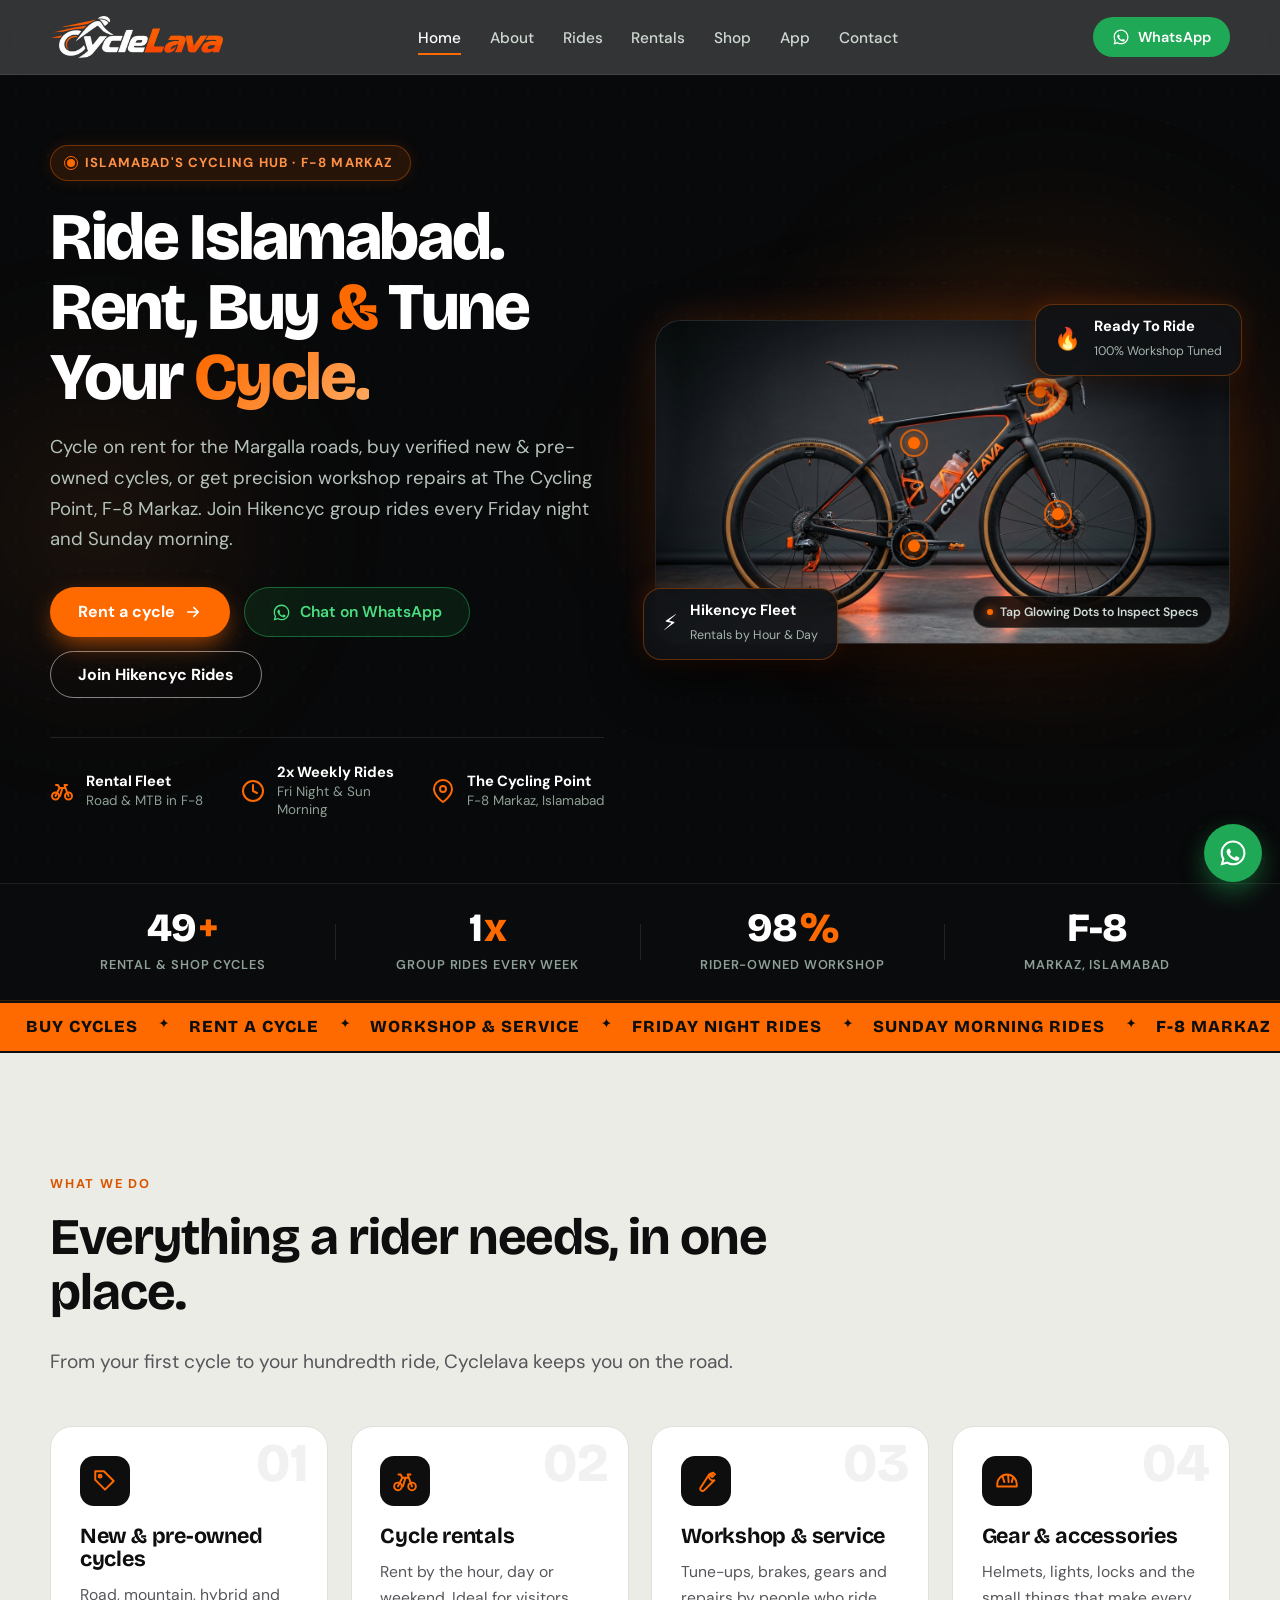
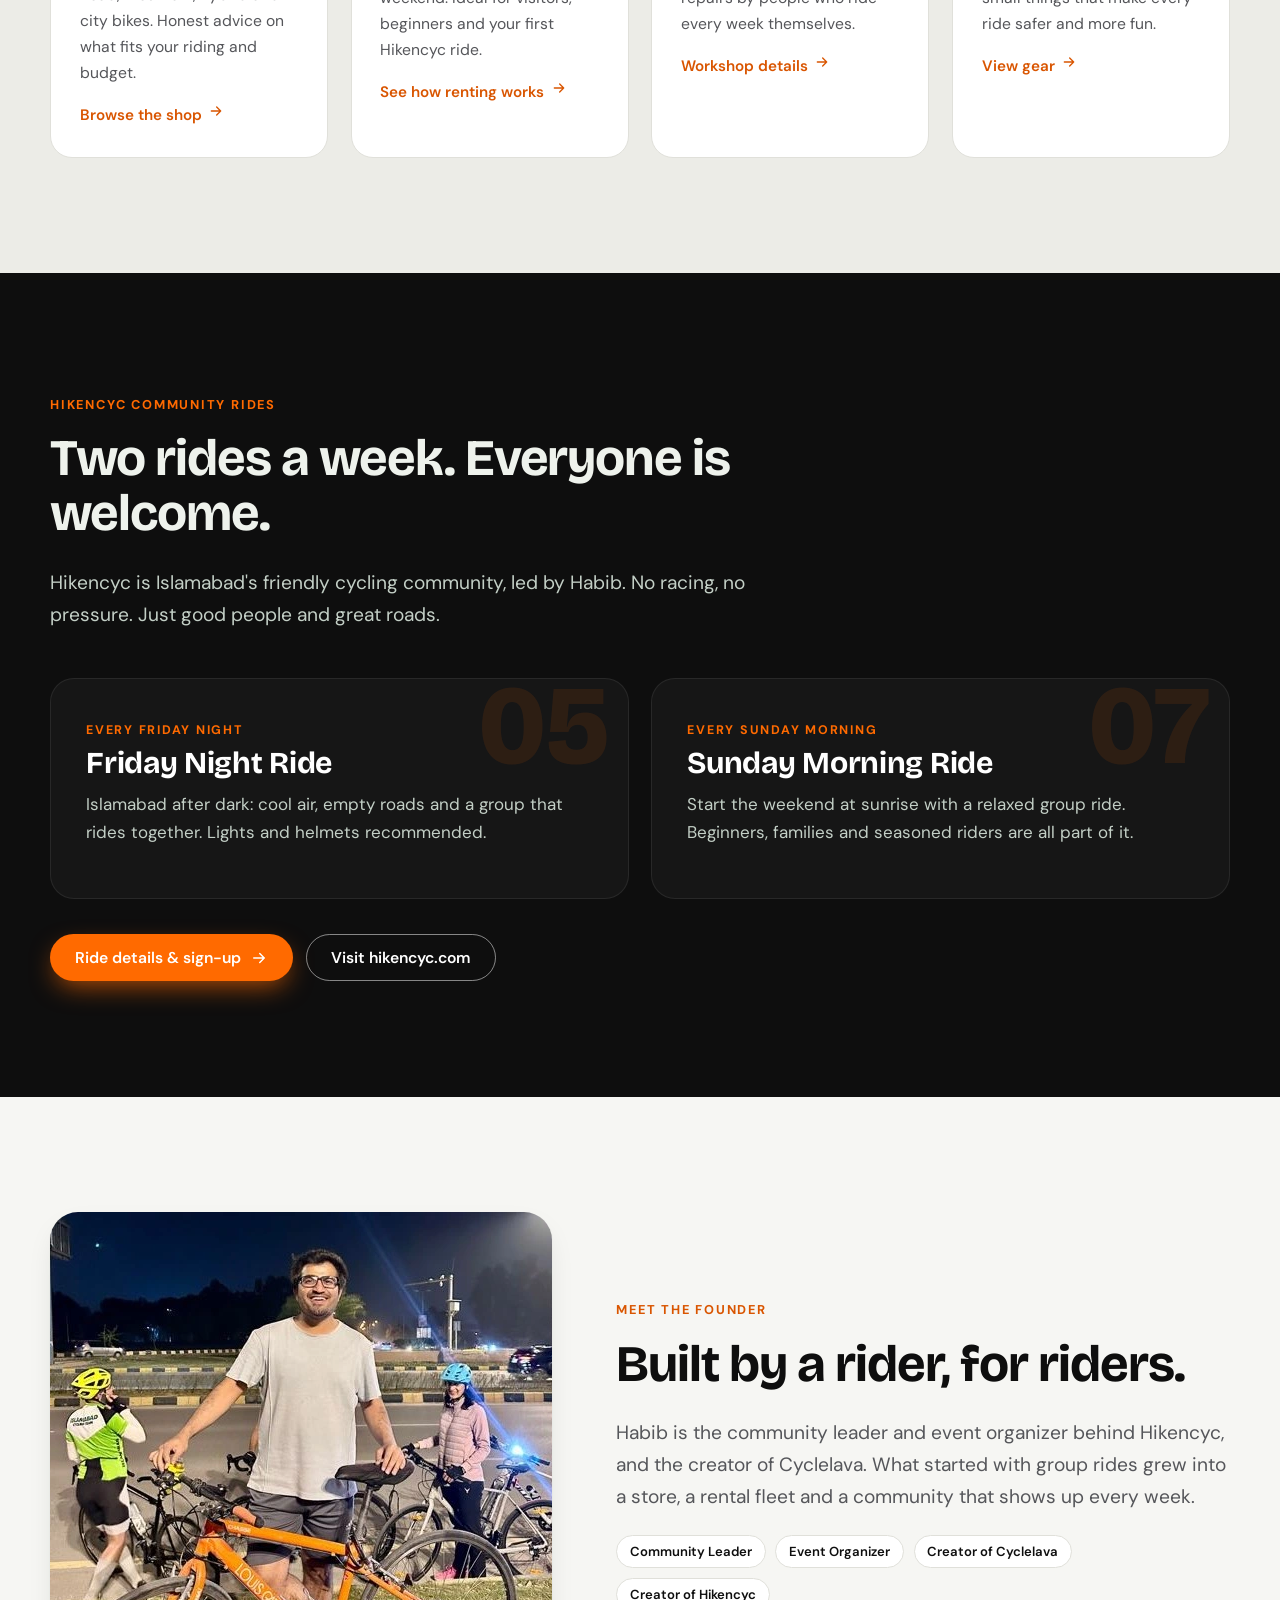
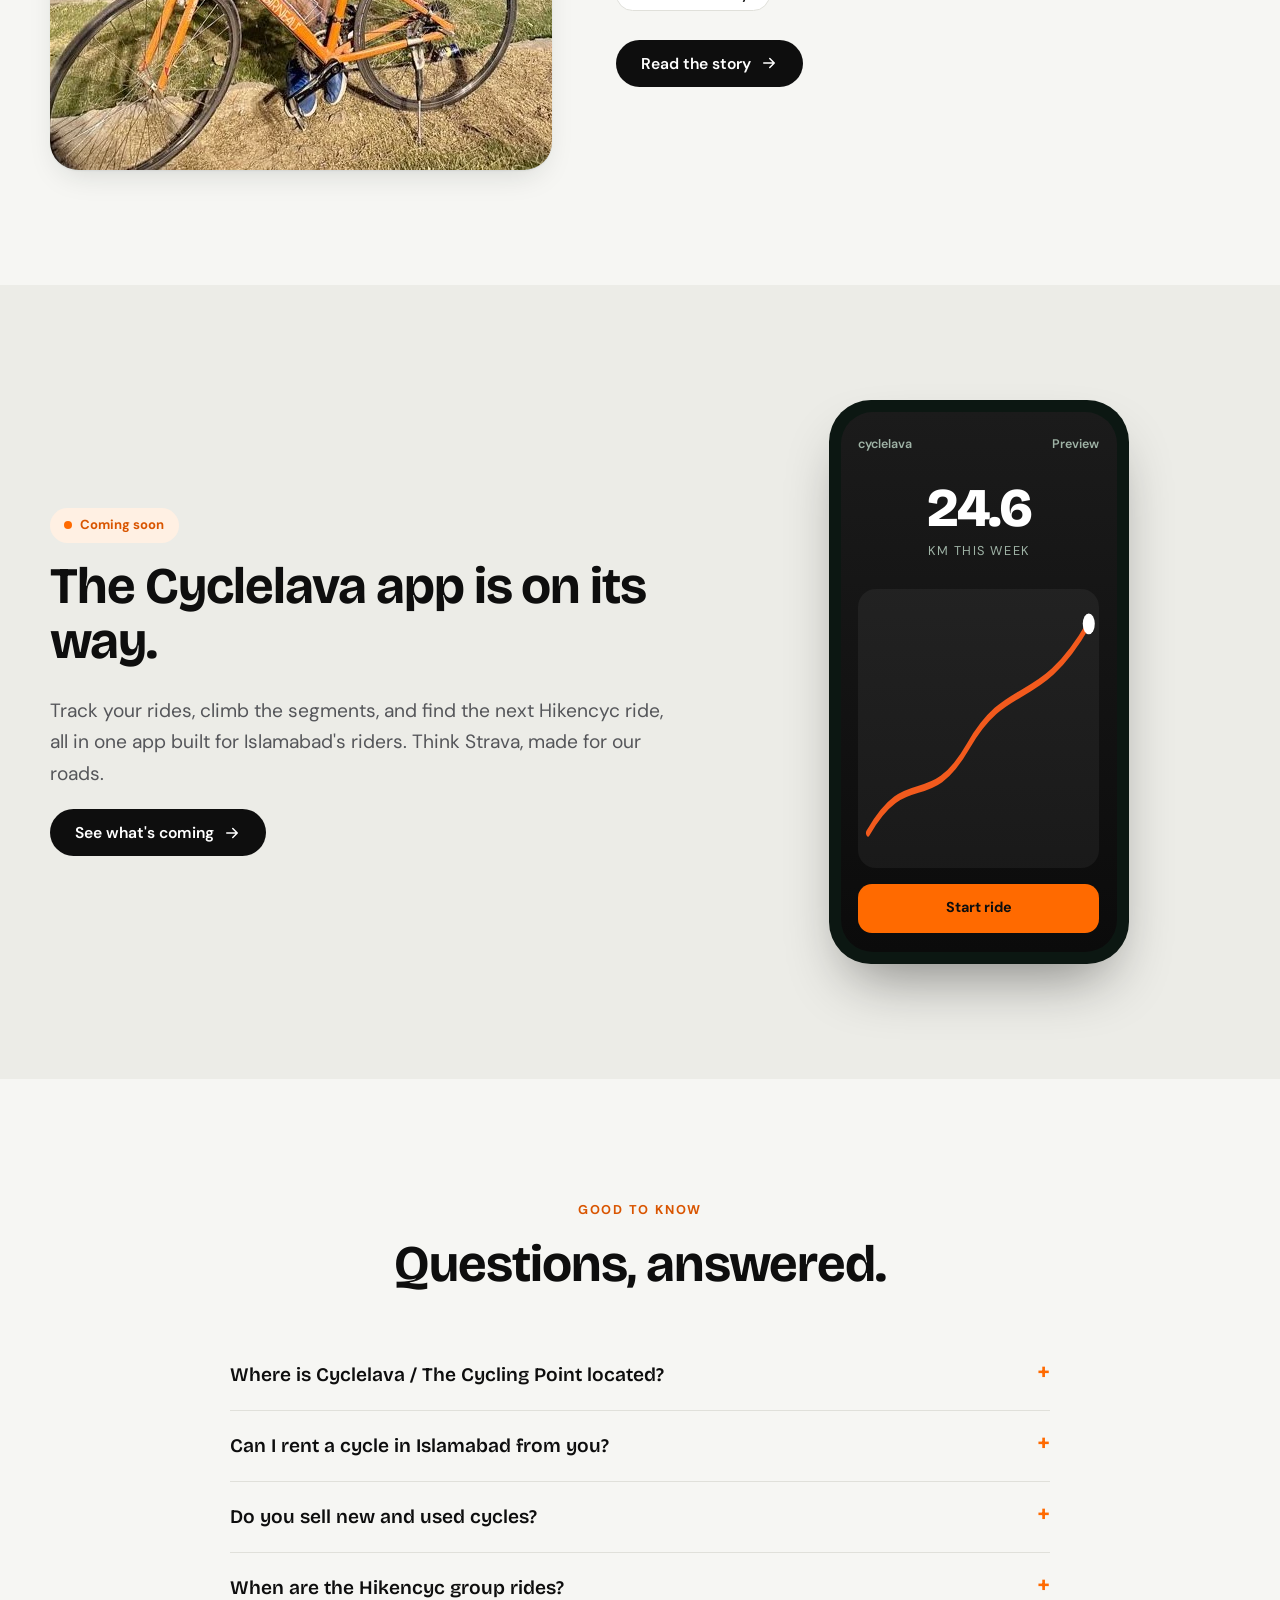
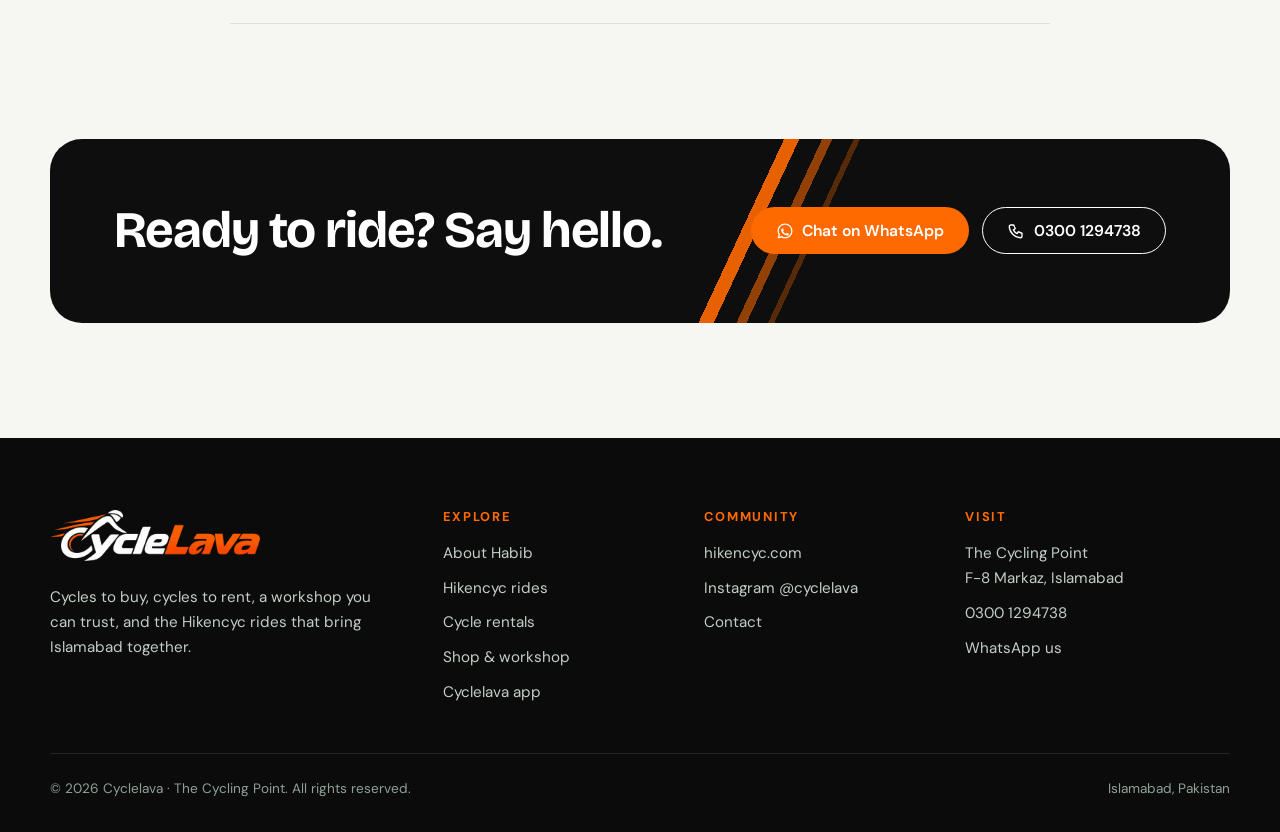
==== commit c37e575b: "Check in and" ====
--- a/index.html
+++ b/index.html
@@ -298,6 +298,6 @@
 <nav class="m-bar" aria-label="Quick actions"><a href="tel:+923001294738"><svg viewBox="0 0 24 24" fill="none" stroke="currentColor" stroke-width="1.8" stroke-linecap="round" stroke-linejoin="round"><path d="M5 4h4l2 5-2.5 1.5a11 11 0 005 5L15 13l5 2v4a2 2 0 01-2 2A16 16 0 013 6a2 2 0 012-2z"/></svg><span>Call</span></a><a class="m-wa" href="https://wa.me/923001294738?text=Assalam-o-Alaikum%21%20I%20am%20visiting%20the%20Cyclelava%20website." target="_blank" rel="noopener"><svg viewBox="0 0 24 24" fill="currentColor"><path d="M12.04 2c-5.46 0-9.91 4.45-9.91 9.91 0 1.75.46 3.45 1.32 4.95L2.05 22l5.25-1.38c1.45.79 3.08 1.21 4.74 1.21 5.46 0 9.91-4.45 9.91-9.91 0-2.65-1.03-5.14-2.9-7.01A9.816 9.816 0 0012.04 2m.01 1.67c2.2 0 4.26.86 5.82 2.42a8.225 8.225 0 012.41 5.83c0 4.54-3.7 8.24-8.24 8.24-1.48 0-2.93-.4-4.2-1.15l-.3-.18-3.12.82.83-3.04-.2-.31a8.196 8.196 0 01-1.26-4.38c0-4.54 3.7-8.24 8.24-8.24m4.52 11.64c-.25-.13-1.47-.72-1.7-.81-.23-.08-.39-.13-.56.13-.17.25-.64.81-.79.97-.14.17-.29.19-.54.06-.25-.13-1.06-.39-2.01-1.24-.74-.66-1.25-1.48-1.39-1.73-.14-.25-.01-.39.11-.51.11-.11.25-.29.37-.43.13-.15.17-.25.25-.42.08-.17.04-.31-.02-.44-.06-.13-.56-1.35-.77-1.85-.2-.49-.41-.42-.56-.43h-.48c-.17 0-.44.06-.67.31-.23.25-.88.86-.88 2.1 0 1.24.9 2.44 1.03 2.61.13.17 1.78 2.71 4.3 3.8 2.53 1.08 2.53.72 2.98.68.46-.05 1.47-.6 1.68-1.18.21-.58.21-1.08.15-1.18-.06-.1-.23-.17-.48-.29z"/></svg><span>WhatsApp</span></a><a href="https://www.google.com/maps/search/?api=1&query=The+Cycling+Point+F-8+Markaz+Islamabad" target="_blank" rel="noopener"><svg viewBox="0 0 24 24" fill="none" stroke="currentColor" stroke-width="1.8" stroke-linecap="round" stroke-linejoin="round"><path d="M12 21s7-6.2 7-11.5A7 7 0 005 9.5C5 14.800 12 21 12 21z"/><circle cx="12" cy="9.5" r="2.5"/></svg><span>Directions</span></a><a href="/events/"><svg viewBox="0 0 24 24" fill="none" stroke="currentColor" stroke-width="1.8" stroke-linecap="round" stroke-linejoin="round"><circle cx="5.5" cy="17" r="3.5"/><circle cx="18.5" cy="17" r="3.5"/><path d="M5.5 17l4-8h6l3 8M9.5 9L8 6H6m6.5 3L10 17m5.5-8l-1-3h2.5"/></svg><span>Rides</span></a></nav>
 <a class="wa-float" href="https://wa.me/923001294738?text=Assalam-o-Alaikum%21%20I%20am%20visiting%20the%20Cyclelava%20website." target="_blank" rel="noopener" aria-label="Chat on WhatsApp"><svg viewBox="0 0 24 24" fill="currentColor"><path d="M12.04 2c-5.46 0-9.91 4.45-9.91 9.91 0 1.75.46 3.45 1.32 4.95L2.05 22l5.25-1.38c1.45.79 3.08 1.21 4.74 1.21 5.46 0 9.91-4.45 9.91-9.91 0-2.65-1.03-5.14-2.9-7.01A9.816 9.816 0 0012.04 2m.01 1.67c2.2 0 4.26.86 5.82 2.42a8.225 8.225 0 012.41 5.83c0 4.54-3.7 8.24-8.24 8.24-1.48 0-2.93-.4-4.2-1.15l-.3-.18-3.12.82.83-3.04-.2-.31a8.196 8.196 0 01-1.26-4.38c0-4.54 3.7-8.24 8.24-8.24m4.52 11.64c-.25-.13-1.47-.72-1.7-.81-.23-.08-.39-.13-.56.13-.17.25-.64.81-.79.97-.14.17-.29.19-.54.06-.25-.13-1.06-.39-2.01-1.24-.74-.66-1.25-1.48-1.39-1.73-.14-.25-.01-.39.11-.51.11-.11.25-.29.37-.43.13-.15.17-.25.25-.42.08-.17.04-.31-.02-.44-.06-.13-.56-1.35-.77-1.85-.2-.49-.41-.42-.56-.43h-.48c-.17 0-.44.06-.67.31-.23.25-.88.86-.88 2.1 0 1.24.9 2.44 1.03 2.61.13.17 1.78 2.71 4.3 3.8 2.53 1.08 2.53.72 2.98.68.46-.05 1.47-.6 1.68-1.18.21-.58.21-1.08.15-1.18-.06-.1-.23-.17-.48-.29z"/></svg></a>
 <script src="/assets/js/main.js?v=3" defer></script>
-<script src="/assets/js/events.js?v=3" defer></script>
+<script src="/assets/js/events.js?v=4" defer></script>
 </body>
 </html>
